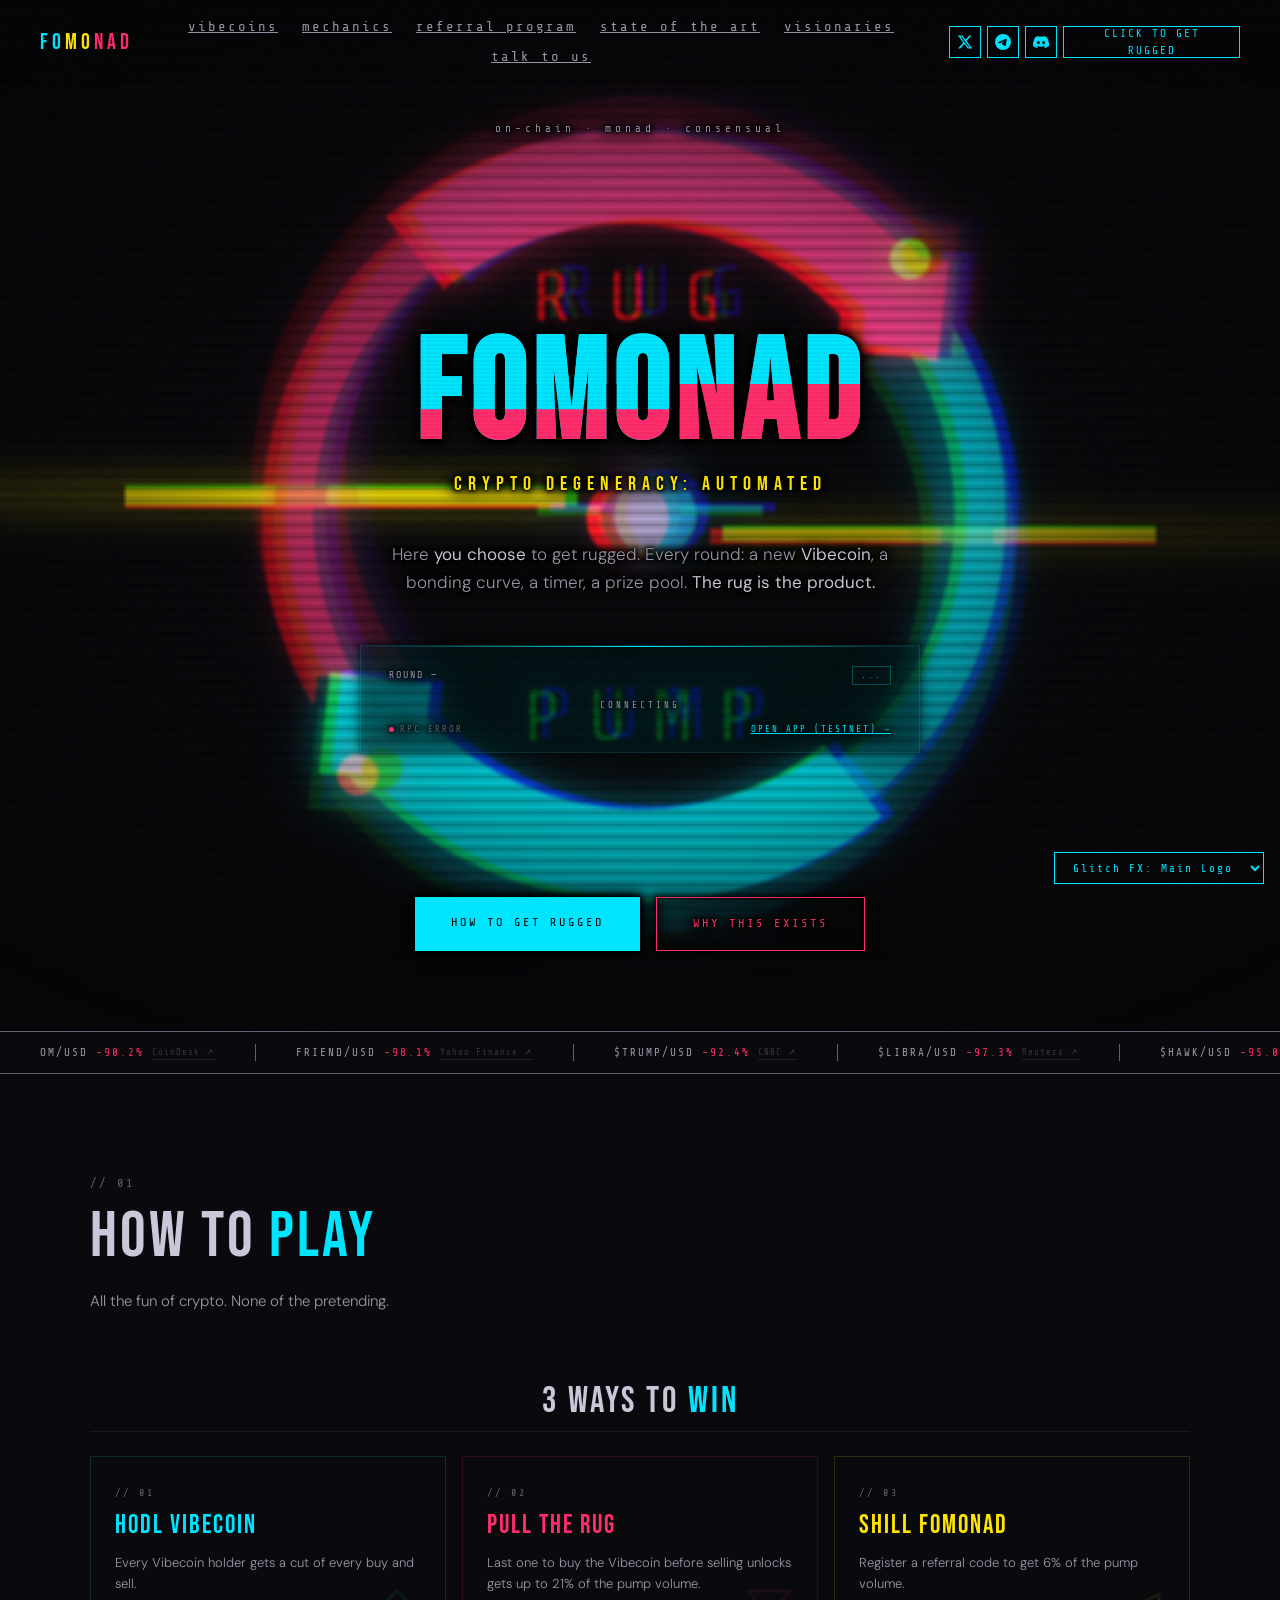
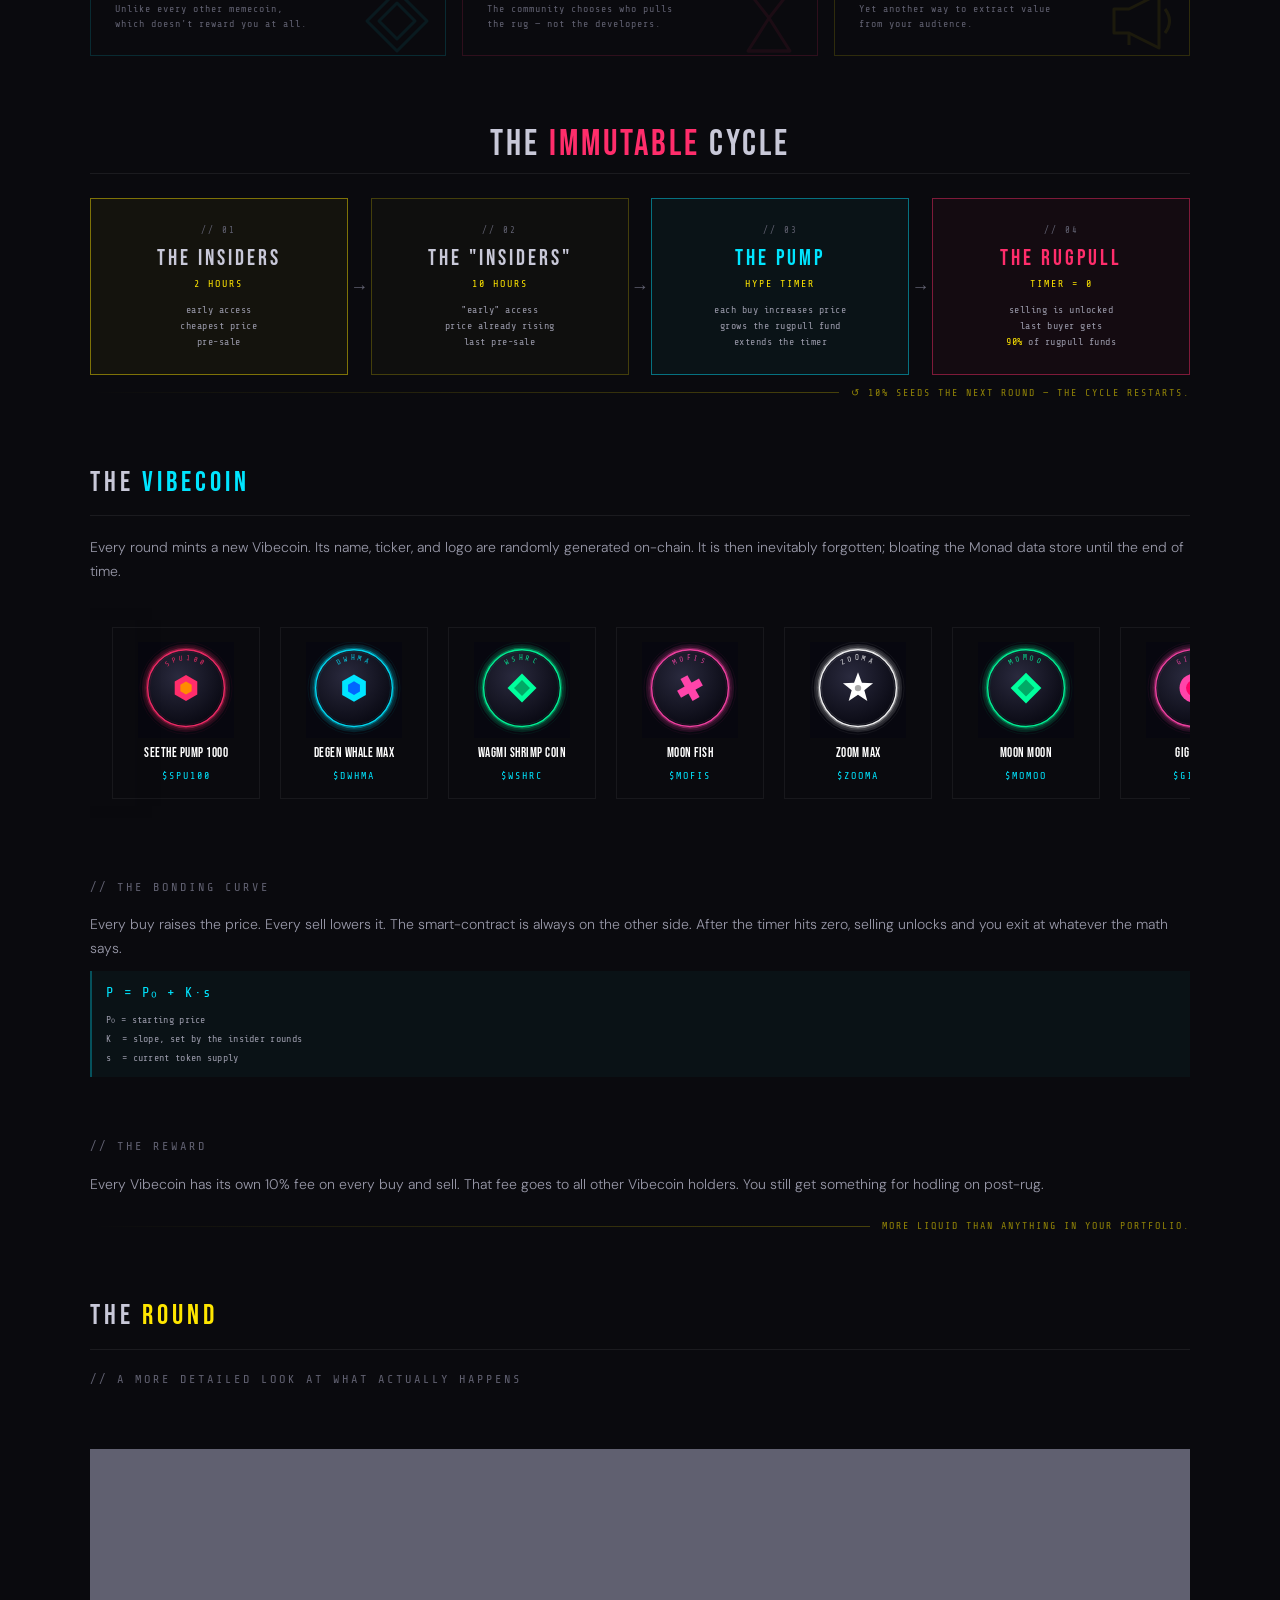
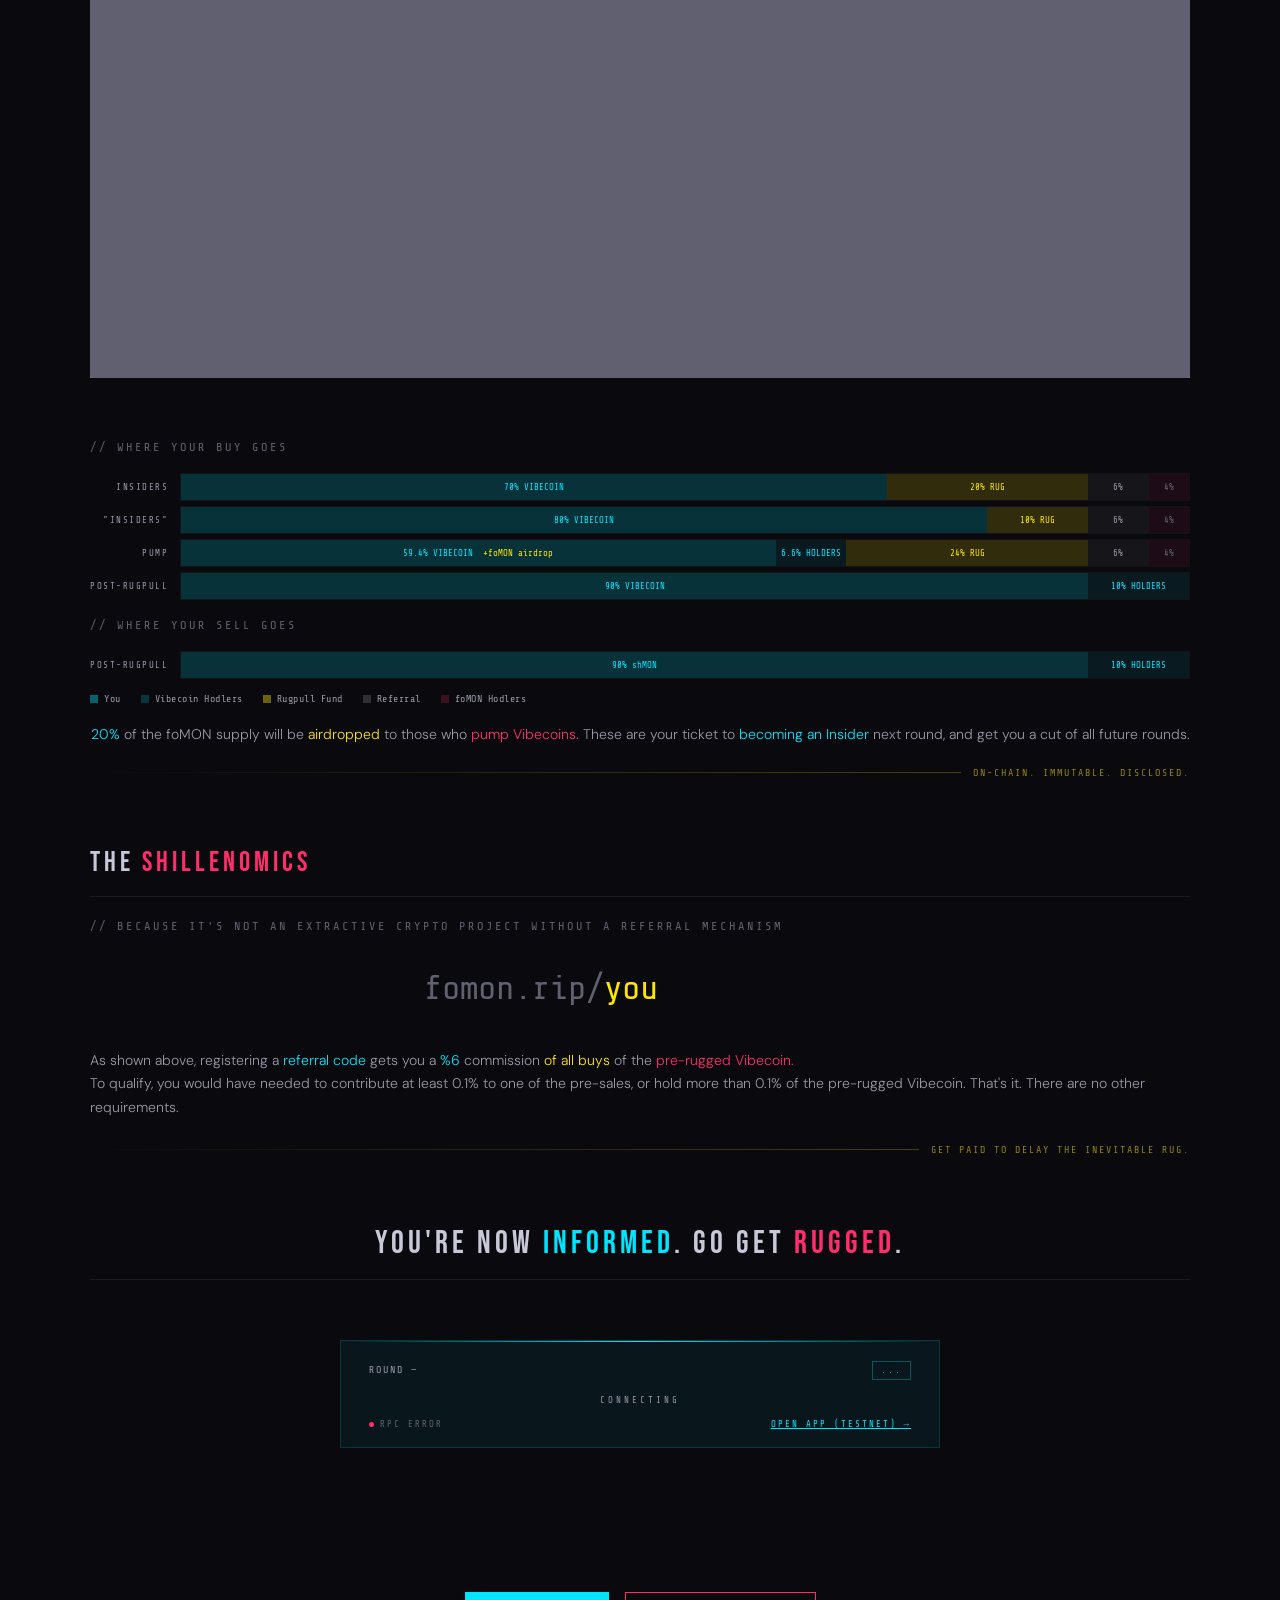
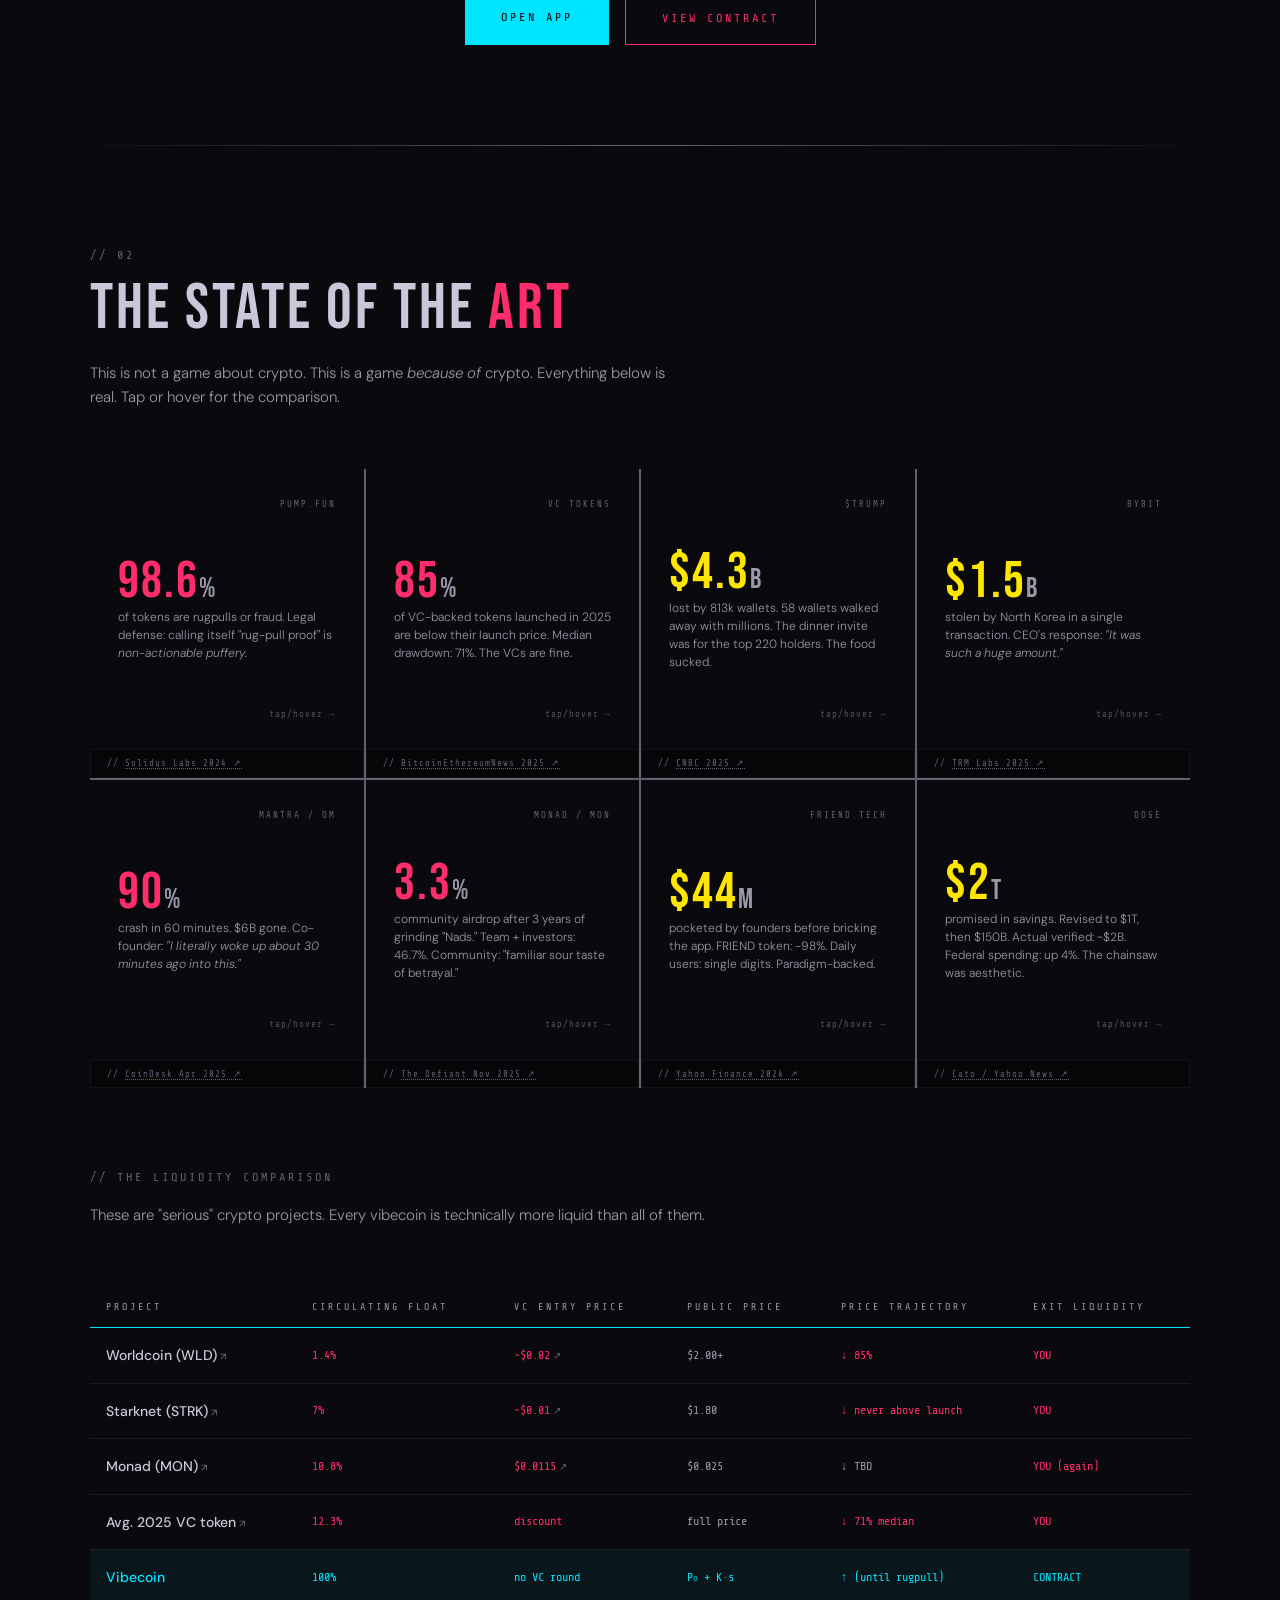
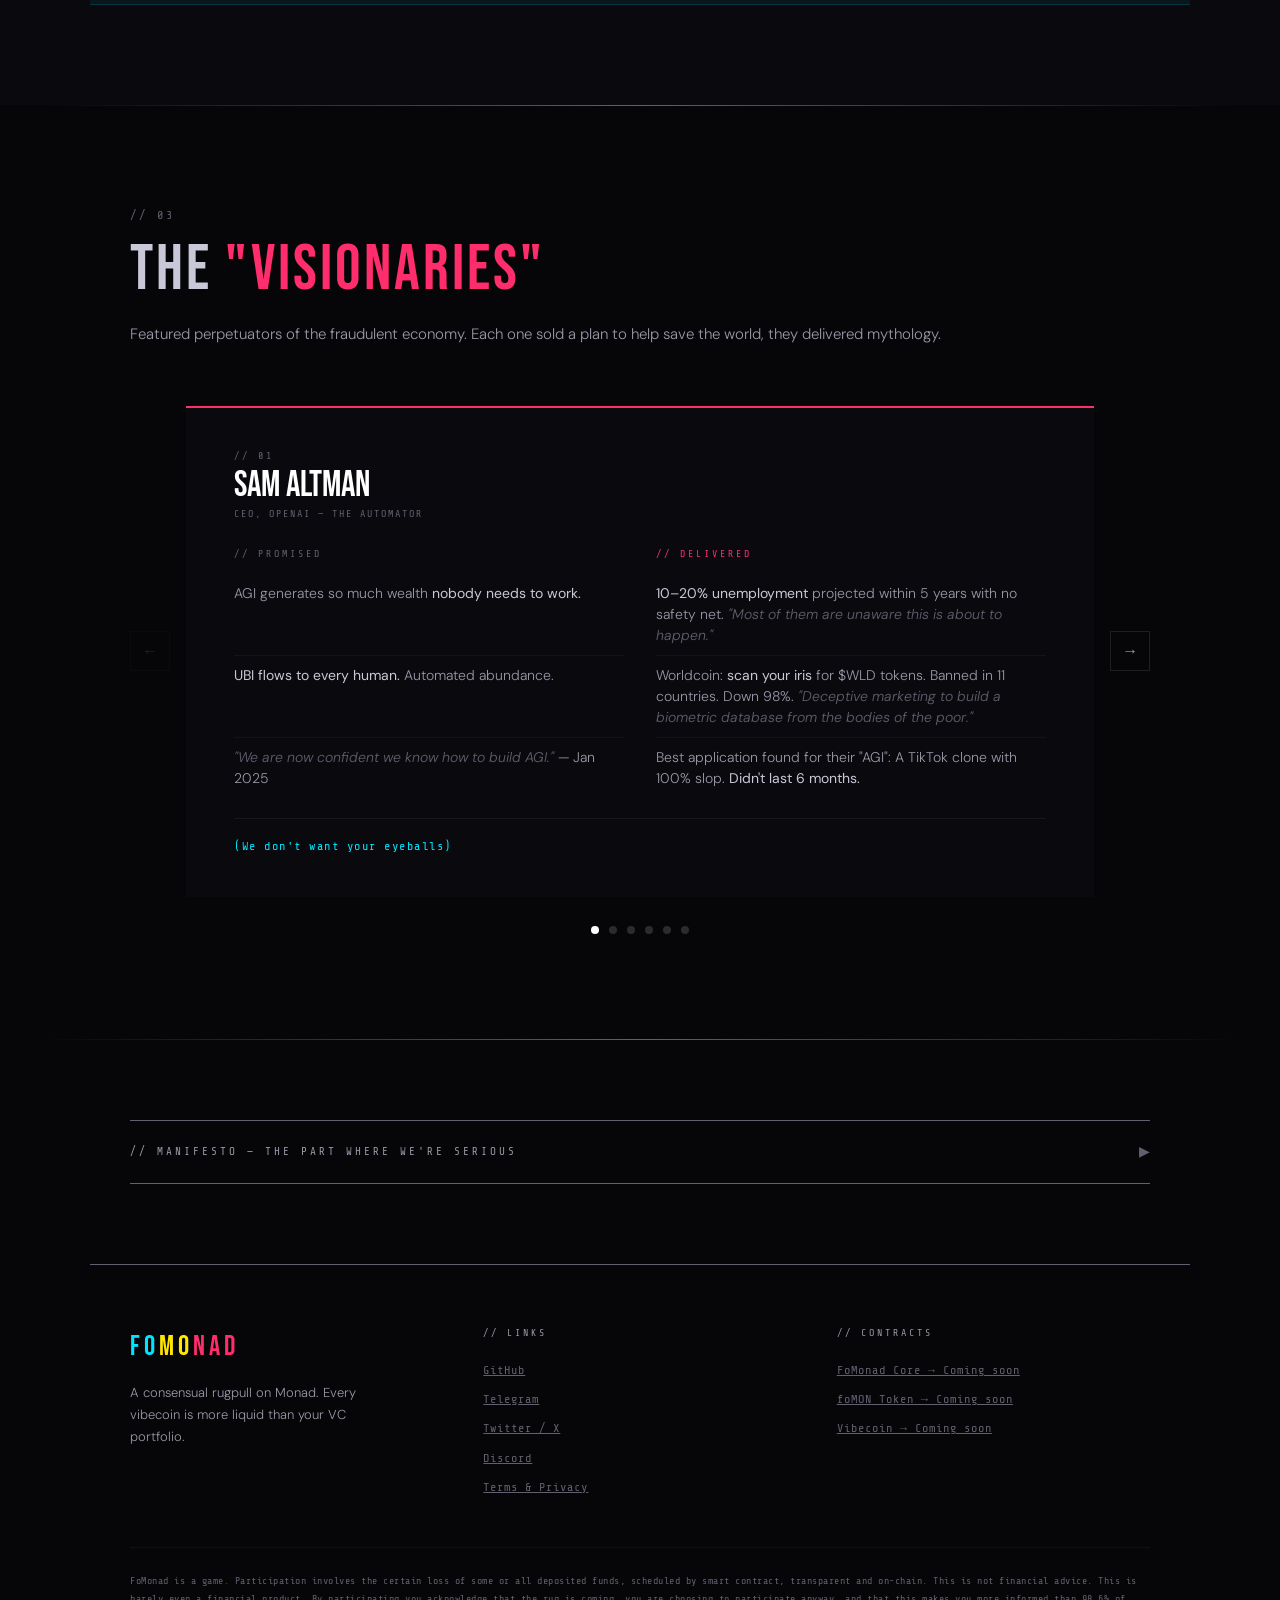
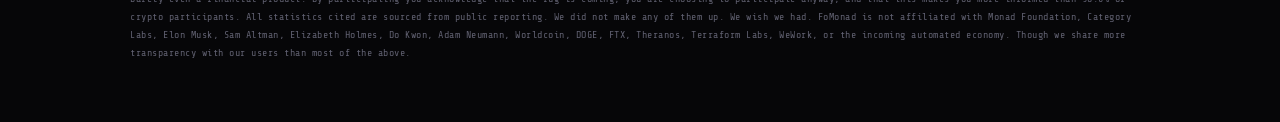
==== index.html @ e183a164 "replace animated SVG logo with WebGL renderer for Firefox CPU performance Four-pass GPU pipeline (co" ====
<!DOCTYPE html>
<html lang="en">
<head>
<meta charset="UTF-8">
<meta name="viewport" content="width=device-width, initial-scale=1.0">
<title>FoMonad: Automated crypto degeneracy</title>
<meta name="description" content="A consensual rugpull on Monad. Every round: a new Vibecoin, a bonding curve, a timer, a prize pool. The rug is the product.">
<link rel="icon" href="/fomonad-named.png" type="image/png">

<!-- OpenGraph -->
<meta property="og:type" content="website">
<meta property="og:title" content="FoMonad: Automated crypto degeneracy">
<meta property="og:description" content="A consensual rugpull on Monad. Every round: a new Vibecoin, a bonding curve, a timer, a prize pool. The rug is the product.">
<meta property="og:image" content="https://www.fomonad.wtf/fomonad-named.png">
<meta property="og:url" content="https://www.fomonad.wtf/">

<!-- Twitter/X -->
<meta name="twitter:card" content="summary">
<meta name="twitter:site" content="@fomonad_wtf">
<meta name="twitter:title" content="FoMonad: Automated crypto degeneracy">
<meta name="twitter:description" content="A consensual rugpull on Monad. Every round: a new Vibecoin, a bonding curve, a timer, a prize pool. The rug is the product.">
<meta name="twitter:image" content="https://www.fomonad.wtf/fomonad-named.png">
<link rel="preconnect" href="https://fonts.googleapis.com">
<link href="https://fonts.googleapis.com/css2?family=Share+Tech+Mono&family=Bebas+Neue&family=DM+Sans:wght@300;400;500&display=swap" rel="stylesheet">
<link rel="stylesheet" href="./fomonad.css">

<style>
/* ─── HERO ─── */
#hero {
  min-height: 100vh;
  max-width: 100vw !important;
  display: flex;
  flex-direction: column;
  justify-content: center;
  align-items: center;
  text-align: center;
  position: relative;
  padding: 120px 40px 80px;
  overflow: hidden;
}

@media (max-width: 400px) {
  #hero {
    padding: 120px 8px 80px;
  }
}

#hero::before {
  content: '';
  position: absolute;
  inset: 0;
  background-image:
    linear-gradient(rgba(0,229,255,0.03) 1px, transparent 1px),
    linear-gradient(90deg, rgba(0,229,255,0.03) 1px, transparent 1px);
  background-size: 60px 60px;
  animation: gridScroll 20s linear infinite;
}

@keyframes gridScroll {
  from { background-position: 0 0; }
  to   { background-position: 0 60px; }
}

#hero::after {
  content: '';
  position: absolute;
  inset: 0;
  background: radial-gradient(ellipse 80% 60% at 50% 50%, transparent 30%, var(--bg) 100%);
  pointer-events: none;
}

.hero-content {
  position: relative;
  z-index: 1;
  max-width: 900px;
  /* Increase perceived contrast since the logo has the same colours */
  filter: drop-shadow(0px 0px 1px #000) drop-shadow(0px 0px 2px #000) drop-shadow(0px 0px 4px #000) drop-shadow(0px 0px 8px #000);
}

.hero-eyebrow {
  font-family: var(--mono);
  font-size: 11px;
  letter-spacing: 4px;
  color: var(--dim);
  margin-bottom: 24px;
  animation: fadeUp 0.8s ease both;
}

.logo-wrap {
  width: 140px;
  height: 140px;
  margin: 0 auto 32px;
  animation: fadeUp 0.8s 0.1s ease both;
  filter: drop-shadow(0 0 24px rgba(0,229,255,0.3)) drop-shadow(0 0 48px rgba(255,45,107,0.2));
}
.logo-wrap svg { width: 100%; height: 100%;  border-radius: 50%;}

h1 {
  font-family: var(--display);
  font-size: clamp(64px, 12vw, 140px);
  letter-spacing: 6px;
  line-height: 0.9;
  margin-bottom: 8px;
  animation: fadeUp 0.8s 0.2s ease both;
}
h1 .fo { color: var(--cyan); }
h1 .mo { color: var(--cyan); }
h1 .nad { color: var(--red); }

.hero-sub {
  font-family: var(--display);
  font-size: clamp(14px, 2vw, 20px);
  letter-spacing: 6px;
  color: var(--yellow);
  margin-bottom: 40px;
  animation: fadeUp 0.8s 0.3s ease both;
}

.hero-desc {
  font-size: 17px;
  color: var(--dim);
  max-width: 560px;
  margin: 0 auto 48px;
  line-height: 1.7;
  animation: fadeUp 0.8s 0.4s ease both;
}
.hero-desc strong { color: var(--text); font-weight: 400; }

iframe {
  width:100%;
  max-width:600px;
  display:block;
  margin:0 auto 32px;
  border:none;
  height:220px;
}

.prize-pool {
  background: rgba(0,229,255,0.08);
  border: 1px solid rgba(0,229,255,0.15);
  padding: 24px 40px;
  margin: 0 auto 40px;
  max-width: 500px;
  animation: fadeUp 0.8s 0.5s ease both;
  position: relative;
  overflow: hidden;
}

.prize-pool::before {
  content: '';
  position: absolute;
  top: 0; left: 0; right: 0;
  height: 1px;
  background: linear-gradient(90deg, transparent, var(--cyan), transparent);
  animation: shimmer 3s ease infinite;
}

@keyframes shimmer {
  0%, 100% { opacity: 0.3; transform: scaleX(0.3); }
  50%       { opacity: 1;   transform: scaleX(1); }
}

.prize-label {
  font-family: var(--mono);
  font-size: 12px;
  letter-spacing: 3px;
  color: var(--dim);
  margin-bottom: 8px;
}

.countdown-display {
  display: flex;
  align-items: center;
  justify-content: center;
  gap: 8px;
  font-family: var(--display);
  font-size: 42px;
  letter-spacing: 2px;
  color: var(--cyan);
  margin-bottom: 12px;
}
.countdown-display .cd-group {
  display: flex;
  flex-direction: column;
  align-items: center;
}
.countdown-display .sep {
  color: var(--dim);
  opacity: 0.5;
  font-size: 36px;
  line-height: 1;
  padding-bottom: 16px;
}
.countdown-display .unit {
  font-family: var(--mono);
  font-size: 10px;
  letter-spacing: 2px;
  color: var(--dim);
}

.prize-amount {
  font-family: var(--display);
  font-size: 48px;
  letter-spacing: 2px;
  color: var(--cyan);
  line-height: 1;
}
.prize-amount .currency { font-size: 24px; color: var(--dim); }

.prize-sub {
  font-family: var(--mono);
  font-size: 11px;
  color: var(--dim);
  margin-top: 4px;
}

.hero-buttons {
  display: flex;
  gap: 16px;
  justify-content: center;
  flex-wrap: wrap;
  animation: fadeUp 0.8s 0.6s ease both;
}
a.btn-primary, a.btn-secondary {
  text-decoration: none;
}

/* ─── TICKER ─── */
.ticker {
  border-top: 1px solid var(--muted);
  border-bottom: 1px solid var(--muted);
  padding: 12px 0;
  overflow: hidden;
  background: var(--bg2);
  position: relative;
}

.ticker-inner {
  display: flex;
  gap: 0;
  animation: tickerAnim 55s linear infinite;
  white-space: nowrap;
}

.ticker-inner:hover { animation-play-state: paused; }

.ticker-item {
  font-family: var(--mono);
  font-size: 11px;
  letter-spacing: 2px;
  padding: 0 40px;
  color: var(--dim);
  border-right: 1px solid var(--muted);
  display: inline-flex;
  align-items: center;
  gap: 8px;
  cursor: default;
}

.ticker-item a.ticker-cite {
  color: var(--muted);
  font-size: 9px;
  letter-spacing: 1px;
  opacity: 0.5;
  transition: opacity 0.2s;
  text-decoration: none;
  border-bottom: 1px dotted var(--muted);
  cursor: pointer;
}
.ticker-item:hover a.ticker-cite { opacity: 1; color: var(--cyan); }

.ticker-item .up   { color: var(--cyan); }
.ticker-item .down { color: var(--red); }

@keyframes tickerAnim {
  from { transform: translateX(0); }
  to   { transform: translateX(-50%); }
}

/* ─── SECTIONS ─── */
section {
  max-width: 1100px;
  margin: 0 auto;
  padding: 100px 40px;
}

section.full-bleed {
  max-width: 100%;
  padding: 100px 40px;
}

.section-header { margin-bottom: 60px; }

.section-num {
  font-family: var(--mono);
  font-size: 12px;
  letter-spacing: 3px;
  color: var(--muted);
  margin-bottom: 12px;
}

.section-title {
  font-family: var(--display);
  font-size: clamp(36px, 5vw, 64px);
  letter-spacing: 3px;
  line-height: 1;
  color: var(--text);
}

.accent-c { color: var(--cyan); }
.accent-r { color: var(--red); }
.accent-y { color: var(--yellow); }

.divider {
  width: 100%;
  height: 1px;
  background: linear-gradient(90deg, transparent, var(--muted), transparent);
  margin: 0 40px;
  max-width: calc(100% - 80px);
}

/* ─── 3 WAYS TO WIN ─── */
.win-grid-heading {
  font-family: var(--display);
  font-size: clamp(22px,3vw,36px);
  text-align: center;
  letter-spacing: 3px;
  color: var(--text);
  margin-bottom: 24px;
  border-bottom: 1px solid rgba(255,255,255,0.07);
}


.win-grid {
  display: grid;
  grid-template-columns: repeat(3, 1fr);
  gap: 16px;
  margin-bottom: 60px;
}

.win-card {
  display: block;
  text-decoration: none;
  color: inherit;
  border: 1px solid rgba(0,229,255,0.12);
  padding: 28px 24px 24px;
  position: relative;
  overflow: hidden;
  transition: border-color .2s, background .2s;
}
.win-card::before {
  content: '';
  position: absolute;
  top: 0; left: 0; right: 0;
  height: 2px;
  opacity: 0;
  transition: opacity .2s;
}
.win-card:hover { background: rgba(255,255,255,0.02); }
.win-card:hover::before { opacity: 1; }

.win-card.c { border-color: rgba(0,229,255,0.15); }
.win-card.c::before { background: var(--cyan); }
.win-card.c:hover { border-color: rgba(0,229,255,0.35); }

.win-card.r { border-color: rgba(255,45,107,0.15); }
.win-card.r::before { background: var(--red); }
.win-card.r:hover { border-color: rgba(255,45,107,0.35); }

.win-card.y { border-color: rgba(255,230,0,0.15); }
.win-card.y::before { background: var(--yellow); }
.win-card.y:hover { border-color: rgba(255,230,0,0.35); }

.win-card-icon {
  position: absolute;
  bottom: -2px; right: 12px;
  width: 72px; height: 72px;
  opacity: .07;
}
.win-card.c .win-card-icon { color: var(--cyan); }
.win-card.r .win-card-icon { color: var(--red); }
.win-card.y .win-card-icon { color: var(--yellow); }

.win-card:hover .win-card-icon { opacity: 0.4; }

.win-card-num {
  font-family: var(--mono);
  font-size: 10px;
  letter-spacing: 3px;
  color: var(--muted);
  margin-bottom: 12px;
}
.win-card-title {
  font-family: var(--display);
  font-size: 26px;
  letter-spacing: 2px;
  margin-bottom: 14px;
  line-height: 1;
}
.win-card.c .win-card-title { color: var(--cyan); }
.win-card.r .win-card-title { color: var(--red); }
.win-card.y .win-card-title { color: var(--yellow); }

.win-card-body {
  font-size: 13px;
  color: var(--dim);
  line-height: 1.6;
  margin-bottom: 6px;
}
.win-card-aside {
  font-family: var(--mono);
  font-size: 10px;
  letter-spacing: 1px;
  color: var(--muted);
  line-height: 1.5;
}

@media (max-width: 768px) { .win-grid { grid-template-columns: 1fr; } }

/* ─── HOW TO PLAY ─── */
#howto {
  background: var(--bg2);
  max-width: 100%;
  padding: 100px 40px;
}

#howto .inner {
  max-width: 1100px;
  margin: 0 auto;
}

.phases {
  display: grid;
  grid-template-columns: repeat(2, 1fr);
  gap: 2px;
  background: var(--muted);
  margin-top: 60px;
}

.phase-card {
  background: var(--bg2);
  padding: 36px;
}

.phase-label {
  font-family: var(--mono);
  font-size: 10px;
  letter-spacing: 3px;
  color: var(--dim);
  margin-bottom: 12px;
}

.phase-title {
  font-family: var(--display);
  font-size: 32px;
  letter-spacing: 2px;
  margin-bottom: 8px;
}

.phase-duration {
  font-family: var(--mono);
  font-size: 11px;
  color: var(--yellow);
  letter-spacing: 2px;
  margin-bottom: 20px;
}

.phase-desc {
  font-size: 13px;
  color: var(--dim);
  line-height: 1.7;
}

.fee-table {
  margin-top: 60px;
  width: 100%;
  border-collapse: collapse;
}

.fee-table th {
  font-family: var(--mono);
  font-size: 10px;
  letter-spacing: 2px;
  color: var(--dim);
  text-align: left;
  padding: 10px 16px;
  border-bottom: 1px solid var(--muted);
  font-weight: 400;
}

.fee-table td {
  padding: 14px 16px;
  font-size: 13px;
  color: var(--dim);
  border-bottom: 1px solid rgba(255,255,255,0.03);
}
.fee-table td:first-child { color: var(--text); }

.good  { color: var(--cyan); font-family: var(--mono); font-size: 12px; }
.bad   { color: var(--red);  font-family: var(--mono); font-size: 12px; }
.meh   { color: var(--dim);  font-family: var(--mono); font-size: 12px; }

/* ─── FLIP CARD GRID (State of Things) ─── */
#state_of_the_art {
  background: var(--bg2);
  max-width: 100%;
  padding: 100px 40px;
}
#state_of_the_art .inner { max-width: 1100px; margin: 0 auto; }

.flip-grid {
  display: grid;
  grid-template-columns: repeat(4, 1fr);
  gap: 2px;
  background: var(--muted);
  margin-top: 60px;
}

/* 3D flip card */
.flip-card-wrap {
  display: flex;
  flex-direction: column;
  background: transparent;
}

.flip-card-source {
  background: var(--bg);

  font-family: var(--mono);
  font-size: 9px;
  letter-spacing: 1px;
  color: var(--muted);
  padding: 6px 16px;
  border: 1px solid rgba(255,255,255,0.05);
}

.flip-card-source a {
  color: var(--muted);
  text-decoration: none;
  border-bottom: 1px dotted var(--muted);
  transition: color 0.2s;
}
.flip-card-source a:hover { color: var(--cyan); }

.flip-card {
  background: transparent;
  height: 280px;
  perspective: 1000px;
  cursor: default;
}

.flip-card-inner {
  position: relative;
  width: 100%;
  height: 100%;
  transition: transform 0.55s cubic-bezier(0.4, 0, 0.2, 1);
  transform-style: preserve-3d;
}

.flip-card:hover .flip-card-inner {
  transform: rotateY(180deg);
}

.flip-front,
.flip-back {
  position: absolute;
  inset: 0;
  padding: 28px;
  -webkit-backface-visibility: hidden;
  backface-visibility: hidden;
  display: flex;
  flex-direction: column;
  justify-content: space-between;
}

.flip-front { background: var(--bg2); }

.flip-back {
  background: var(--bg);
  border: 1px solid rgba(0,229,255,0.2);
  transform: rotateY(180deg);
}

/* front face */
.flip-tag {
  font-family: var(--mono);
  font-size: 9px;
  letter-spacing: 2px;
  color: var(--muted);
  align-self: flex-end;
}

.flip-number {
  font-family: var(--display);
  font-size: 52px;
  letter-spacing: 2px;
  line-height: 1;
}

.flip-label {
  font-size: 12px;
  color: var(--dim);
  line-height: 1.5;
}

.flip-source {
  font-family: var(--mono);
  font-size: 9px;
  letter-spacing: 1px;
  color: var(--muted);
  display: flex;
  align-items: center;
  gap: 6px;
}

.flip-source a {
  color: var(--muted);
  text-decoration: none;
  border-bottom: 1px dotted var(--muted);
  transition: color 0.2s;
  font-size: 9px;
}
.flip-source a:hover { color: var(--cyan); }

.flip-hint {
  font-family: var(--mono);
  font-size: 9px;
  color: var(--dim);
  letter-spacing: 1px;
  opacity: 0.5;
  align-self: flex-end;
}

/* back face */
.flip-back-label {
  font-family: var(--mono);
  font-size: 9px;
  letter-spacing: 3px;
  color: var(--cyan);
  margin-bottom: 12px;
}

.flip-back-number {
  font-family: var(--display);
  font-size: 52px;
  letter-spacing: 2px;
  line-height: 1;
  color: var(--cyan);
}

.flip-back-desc {
  font-size: 13px;
  color: var(--dim);
  line-height: 1.6;
  flex: 1;
  display: flex;
  align-items: center;
}

.flip-back-cta {
  font-family: var(--mono);
  font-size: 10px;
  letter-spacing: 2px;
  color: var(--cyan);
  text-align: left;
  width: 100%;
}

.flip-back-foot {
  display: flex;
  flex-direction: column;
  align-items: flex-start;
  gap: 4px;
  margin-top: 8px;
}

.flip-back-source {
  font-family: var(--mono);
  font-size: 9px;
  letter-spacing: 1px;
  color: var(--muted);
  align-self: flex-end;
}

.flip-back-source a {
  color: var(--muted);
  border-bottom: 1px dotted var(--muted);
  transition: color 0.2s;
}
.flip-back-source a:hover { color: var(--cyan); }

/* ─── HOW-TO STEP HEADERS ─── */
.howto-step-header {
  font-family: var(--display);
  font-size: 28px;
  letter-spacing: 4px;
  color: var(--text);
  margin-bottom: 20px;
  padding-bottom: 10px;
  border-bottom: 1px solid rgba(255,255,255,0.07);
}

/* ─── HOW-TO BLOCKS ─── */
.howto-block {
  padding: 24px 28px;
  display: flex;
  flex-direction: column;
  gap: 10px;
}
.cyan-block  { background: rgba(0,229,255,0.03);  border: 1px solid rgba(0,229,255,0.12); }
.yellow-block{ background: rgba(255,230,0,0.03);   border: 1px solid rgba(255,230,0,0.12); }
.howto-block-label {
  font-family: var(--mono);
  font-size: 10px;
  letter-spacing: 3px;
  color: var(--dim);
}
.howto-block-body {
  font-size: 15px;
  color: var(--text);
  line-height: 1.65;
}

/* ─── LIQUIDITY COMPARISON TABLE ─── */
.compare-wrap {
  margin-top: 60px;
  overflow-x: auto;
}

table {
  width: 100%;
  border-collapse: collapse;
  font-size: 14px;
}

thead tr { border-bottom: 1px solid var(--cyan); }

th {
  font-family: var(--mono);
  font-size: 10px;
  letter-spacing: 3px;
  color: var(--dim);
  text-align: left;
  padding: 12px 16px;
  font-weight: 400;
}

td {
  padding: 16px;
  border-bottom: 1px solid rgba(255,255,255,0.07);
  vertical-align: middle;
  color: var(--text);
}

tr:hover td { background: rgba(255,255,255,0.04); }

.project-name { font-weight: 500; color: var(--text); }

a.table-cite {
  color: var(--muted);
  text-decoration: none;
  font-size: 10px;
  margin-left: 3px;
  transition: color 0.2s;
}
a.table-cite:hover { color: var(--cyan); }

.fomonad-row td { background: rgba(0,229,255,0.06); border-bottom-color: rgba(0,229,255,0.15); }
.fomonad-row .project-name { color: var(--cyan); }

/* ─── WHAT WE ARE ─── */
.mechanic-list {
  margin-top: 60px;
  display: grid;
  grid-template-columns: 1fr 1fr;
  gap: 2px;
  background: var(--muted);
}

.mechanic-item {
  background: var(--bg);
  padding: 36px;
  position: relative;
  transition: background 0.2s;
}
.mechanic-item:hover { background: var(--bg2); }

.mechanic-num {
  font-family: var(--mono);
  font-size: 11px;
  letter-spacing: 2px;
  color: var(--muted);
  margin-bottom: 16px;
}

.mechanic-title {
  font-family: var(--display);
  font-size: 28px;
  letter-spacing: 2px;
  margin-bottom: 12px;
}

.mechanic-desc {
  font-size: 14px;
  color: var(--dim);
  line-height: 1.7;
}

/* ─── LIQUIDITY SIDE-BY-SIDE ─── */
.liq-comparison {
  display: grid;
  grid-template-columns: 1fr 1px 1fr;
  gap: 0;
  margin-top: 60px;
}

.liq-col { padding: 40px; }
.liq-col.them { border: 1px solid var(--muted); }
.liq-col.us   { border: 1px solid var(--cyan); background: rgba(0,229,255,0.03); }
.liq-divider  { background: var(--muted); }

.liq-header {
  font-family: var(--display);
  font-size: 20px;
  letter-spacing: 3px;
  margin-bottom: 24px;
}

.liq-item {
  display: flex;
  align-items: flex-start;
  gap: 12px;
  margin-bottom: 16px;
  font-size: 14px;
  color: var(--dim);
}
.liq-item .icon { font-size: 16px; flex-shrink: 0; margin-top: 1px; }

/* ─── AUTEUR SLIDER ─── */
#auteurs {
  max-width: 1100px;
  margin: 0 auto;
  padding: 100px 40px;
}

.auteur-slider {
  display: flex;
  align-items: center;
  gap: 16px;
  margin-top: 60px;
}

.auteur-track-outer {
  flex: 1;
  overflow: hidden;
}

.auteur-track {
  display: flex;
  transition: transform 0.45s cubic-bezier(0.4, 0, 0.2, 1);
  will-change: transform;
}

.auteur-card {
  flex: 0 0 100%;
  min-width: 0;
  padding: 40px 48px;
  box-sizing: border-box;
  display: flex;
  flex-direction: column;
  gap: 20px;
  background: var(--bg2);
  border-top: 2px solid transparent;
}
.auteur-card.ac-r { border-top-color: var(--red); }
.auteur-card.ac-c { border-top-color: var(--cyan); }
.auteur-card.ac-y { border-top-color: var(--yellow); }

.ac-eyebrow {
  font-family: var(--mono);
  font-size: 10px;
  letter-spacing: 3px;
  color: var(--muted);
}

.ac-name {
  font-family: var(--display);
  font-size: 36px;
  line-height: 1;
  color: #fff;
  margin: 4px 0 2px;
}

.ac-role {
  font-family: var(--mono);
  font-size: 10px;
  letter-spacing: 2px;
  color: var(--muted);
}

.ac-body {
  display: flex;
  flex-direction: column;
  margin-top: 4px;
}

.ac-row {
  display: grid;
  grid-template-columns: 1fr 1fr;
  gap: 0 32px;
}

.ac-row:last-child .ac-item { border-bottom: none; }

.ac-col-label {
  font-family: var(--mono);
  font-size: 10px;
  letter-spacing: 3px;
  margin-bottom: 12px;
  color: var(--muted);
}
.ac-col-label.delivered { color: var(--red); }

.ac-item {
  font-size: 14px;
  color: var(--dim);
  padding: 9px 0;
  border-bottom: 1px solid rgba(255,255,255,0.04);
  line-height: 1.5;
}
.ac-item em     { color: var(--muted); font-style: italic; }
.ac-item strong { color: var(--text);  font-weight: 400; }
.ac-item a {
  color: var(--text);
  text-decoration: underline;
}
.ac-item a:hover, .ac-item a:active {
  color: var(--cyan);
  text-decoration: underline;
}

.ac-punchline {
  padding-top: 18px;
  border-top: 1px solid rgba(255,255,255,0.06);
  font-family: var(--mono);
  font-size: 12px;
  letter-spacing: 1.5px;
}
.ac-punchline.r { color: var(--red); }
.ac-punchline.c { color: var(--cyan); }
.ac-punchline.y { color: var(--yellow); }

.auteur-nav {
  flex-shrink: 0;
  background: none;
  border: 1px solid rgba(255,255,255,0.1);
  color: var(--dim);
  font-family: var(--mono);
  font-size: 16px;
  width: 40px;
  height: 40px;
  cursor: pointer;
  transition: color 0.15s, border-color 0.15s;
  display: flex;
  align-items: center;
  justify-content: center;
}
.auteur-nav:hover:not(:disabled) { color: #fff; border-color: rgba(255,255,255,0.3); }
.auteur-nav:disabled { opacity: 0.2; cursor: default; }

.auteur-dots {
  display: flex;
  /*gap: 8px;*/
  justify-content: center;
  margin-top: 24px;
}

.auteur-dot {
  width: 18px;
  height: 18px;
  border-radius: 50%;
  background: rgba(255,255,255,0.15);
  background-clip: content-box;
  border: 1px solid transparent;
  padding: 4px;
  cursor: pointer;
  transition: background 0.2s;
}
.auteur-dot.active { background: #fff; background-clip: content-box; }

@media (max-width: 700px) {
  .ac-row { grid-template-columns: 1fr; }
  .auteur-card { padding: 28px 20px; }
  .auteur-nav { display: none; }
}

/* ─── MANIFESTO (collapsible) ─── */
#manifesto {
  max-width: 1100px;
  margin: 0 auto;
  padding: 80px 40px;
}

.manifesto-toggle {
  display: flex;
  align-items: center;
  gap: 16px;
  cursor: pointer;
  padding: 20px 0;
  border-top: 1px solid var(--muted);
  border-bottom: 1px solid var(--muted);
  user-select: none;
}

.manifesto-toggle:hover .toggle-label { color: var(--cyan); }

.toggle-label {
  font-family: var(--mono);
  font-size: 11px;
  letter-spacing: 3px;
  color: var(--dim);
  transition: color 0.2s;
}

.toggle-arrow {
  font-family: var(--mono);
  font-size: 14px;
  color: var(--muted);
  transition: transform 0.3s ease;
  margin-left: auto;
}

.manifesto-toggle.open .toggle-arrow {
  transform: rotate(90deg);
}

.manifesto-body {
  max-height: 0;
  overflow: hidden;
  transition: max-height 0.5s ease;
}

.manifesto-body.open {
  max-height: 2000px;
}

.manifesto-inner {
  padding: 40px 0;
  font-size: 15px;
  color: var(--dim);
  line-height: 1.9;
  max-width: 720px;
}

.manifesto-inner p { margin-bottom: 24px; }
.manifesto-inner strong { color: var(--text); font-weight: 400; }

/* ─── GLITCH ─── */
.glitch { position: relative; display: inline-block; }
.glitch.mo {
  animation: cr-alternate 8s infinite step-end -2.7s;
}

.glitch::before,
.glitch::after {
  content: attr(data-text);
  position: absolute;
  top: 0; left: 0;
  width: 100%; height: 100%;
}

.glitch::before {
  color: var(--cyan);
  animation: glitch1 4s infinite -2.5s;
  clip-path: polygon(0 0, 100% 0, 100% 40%, 0 40%);
}

.glitch::after {
  color: var(--red);
  animation: glitch2 4s infinite -2.5s;
  clip-path: polygon(0 60%, 100% 60%, 100% 100%, 0 100%);
}

@keyframes glitch1 {
  0%, 90%, 100% { transform: translate(0); opacity: 0; }
  91% { transform: translate(-3px, -1px); opacity: 0.8; }
  93% { transform: translate(2px, 1px); opacity: 0.6; }
  95% { transform: translate(-1px, 0); opacity: 0.4; }
}

@keyframes glitch2 {
  0%, 88%, 100% { transform: translate(0); opacity: 0; }
  89% { transform: translate(3px, 1px); opacity: 0.8; }
  92% { transform: translate(-2px, -1px); opacity: 0.5; }
}

@keyframes cr-alternate {
  0% { color: var(--red); }
  49% { color: var(--dim); }
  50% { color: var(--cyan); }
  99% { color: var(--dim); }
  100% { color: var(--red); }
}

/* ─── GAME LOOP FLOW ─── */
.game-loop {
  display: flex;
  align-items: stretch;
  margin: 0 0 0;
  overflow-x: auto;
}

.loop-step {
  flex: 1;
  min-width: 130px;
  padding: 24px 14px;
  border: 1px solid var(--muted);
  text-align: center;
  position: relative;
}

.ls-a { border-color: rgba(255,230,0,0.45);  background: rgba(255,230,0,0.04); }
.ls-b { border-color: rgba(255,230,0,0.22);  background: rgba(255,230,0,0.02); }
.ls-g { border-color: rgba(0,229,255,0.45); background: rgba(0,229,255,0.04); }
.ls-r { border-color: rgba(255,45,107,0.45); background: rgba(255,45,107,0.04); }


.loop-step-num {
  font-family: var(--mono);
  font-size: 9px;
  letter-spacing: 2px;
  color: var(--muted);
  margin-bottom: 10px;
}

.loop-step-title {
  font-family: var(--display);
  font-size: 22px;
  letter-spacing: 3px;
  line-height: 1;
  margin-bottom: 6px;
}

.loop-step-sub {
  font-family: var(--mono);
  font-size: 10px;
  letter-spacing: 2px;
  color: var(--yellow);
  margin-bottom: 10px;
}

.loop-step-stat {
  font-family: var(--mono);
  font-size: 10px;
  color: var(--dim);
  line-height: 1.6;
  letter-spacing: 0.5px;
}

.loop-arrow {
  display: flex;
  align-items: center;
  padding: 0 6px;
  font-family: var(--mono);
  font-size: 18px;
  color: var(--muted);
  flex-shrink: 0;
  user-select: none;
}

.loop-footer {
  display: flex;
  align-items: center;
  gap: 12px;
  margin: 0 0 60px;
  padding-top: 10px;
  justify-content: flex-end;
}

.loop-footer-line {
  flex: 1;
  height: 1px;
  background: linear-gradient(90deg, transparent, rgba(255,230,0,0.25));
}

.loop-footer-label {
  font-family: var(--mono);
  font-size: 10px;
  letter-spacing: 2px;
  color: var(--yellow);
  opacity: 0.55;
}

/* ─── FEE BARS ─── */
.fee-bars { margin-top: 16px; }

.fee-bar-row {
  display: flex;
  align-items: center;
  gap: 12px;
  margin-bottom: 5px;
}

.fee-bar-label {
  font-family: var(--mono);
  font-size: 9px;
  letter-spacing: 1.5px;
  color: var(--dim);
  width: 78px;
  flex-shrink: 0;
  text-align: right;
}

.fee-bar-track {
  flex: 1;
  height: 28px;
  display: flex;
  overflow: hidden;
  border: 1px solid rgba(255,255,255,0.04);
}

.fee-seg {
  height: 100%;
  display: flex;
  align-items: center;
  justify-content: center;
  font-family: var(--mono);
  font-size: 9px;
  overflow:visible;
  white-space: nowrap;
  padding: 0 4px;
}
@media (max-width: 650px) { .hide-if-thin {display: none !important;} }
@media (max-width: 1000px) { .hide-if-not-wide {display: none !important;} }
/*@media (min-width: 500px) { .fee-seg.widescreen .fee-seg.widescreen {display: none !important;} }*/
.fee-seg.vc  { background: rgba(0,229,255,0.18);  color: var(--cyan); }
.fee-seg.vch  { background: rgba(0,229,255,0.08);  color: var(--cyan); }
.fee-seg.pp  { background: rgba(255,230,0,0.16);  color: var(--yellow); }
.fee-seg.ref { background: rgba(255,255,255,0.05); color: var(--dim); }
.fee-seg.pf  { background: rgba(255,45,107,0.08); color: var(--muted); }
.fee-seg.vc:has(+.fee-seg.vc) {
  border-right: 1px var(--cyan) solid;
  margin-right: -1px;
}

.fee-legend {
  display: flex;
  gap: 20px;
  margin-top: 12px;
  flex-wrap: wrap;
}

.fee-legend-item {
  display: flex;
  align-items: center;
  gap: 6px;
  font-family: var(--mono);
  font-size: 10px;
  color: var(--dim);
  letter-spacing: 0.5px;
}

.fee-dot { width: 8px; height: 8px; flex-shrink: 0; }

@media (max-width: 768px) {
  .game-loop { flex-direction: column; }
  .loop-arrow { transform: rotate(90deg); align-self: center; }
  .fee-bar-label { width: 52px; font-size: 8px; }
}

/* ─── FORMULA ─── */
.formula {
  font-family: var(--mono);
  color: var(--cyan);
  font-size: 1em;
  letter-spacing: 1px;
}

.formula-block {
  margin-top: 10px;
  padding: 10px 14px;
  border-left: 2px solid rgba(0,229,255,0.3);
  background: rgba(0,229,255,0.03);
}

@keyframes oe-glitch {
  0%, 70%, 100% {
    transform: none;
    border-color: rgba(255,45,107,0.35);
    box-shadow: none;
    clip-path: none;
  }
  75% {
    transform: translateX(-3px) skewX(-0.8deg);
    border-color: rgba(255,45,107,0.9);
    box-shadow: 3px 0 0 rgba(0,229,255,0.3), -3px 0 0 rgba(255,45,107,0.3);
  }
  80% {
    transform: translateX(4px);
    clip-path: polygon(0 0, 100% 0, 100% 40%, 0 40%);
    box-shadow: -2px 0 0 rgba(0,229,255,0.4);
  }
  85% {
    transform: translateX(-2px);
    clip-path: polygon(0 35%, 100% 35%, 100% 100%, 0 100%);
    box-shadow: 2px 0 0 rgba(255,45,107,0.4);
  }
  90% {
    transform: none;
    clip-path: none;
    border-color: rgba(0,229,255,0.5);
    box-shadow: none;
  }
  95% {
    transform: none;
    border-color: rgba(255,45,107,0.35);
  }
}

@keyframes oe-title-glitch {
  0%, 70%, 100% { text-shadow: none; letter-spacing: 0.5px; }
  75% { text-shadow: -2px 0 rgba(0,229,255,0.8), 2px 0 rgba(255,45,107,0.6); letter-spacing: 2px; }
  80% { text-shadow: 2px 0 rgba(0,229,255,0.6); letter-spacing: 0.5px; }
  85% { text-shadow: -1px 0 rgba(255,45,107,0.8); }
  90% { text-shadow: none; }
}

.overflow-error {
  margin-top: 10px;
  padding: 10px 14px;
  border: 1px solid rgba(255,45,107,0.35);
  background: rgba(255,45,107,0.05);
  font-family: var(--mono);
  font-size: 12px;
  line-height: 1.8;
  color: var(--dim);
  grid-column: 1 / -1;
  animation: oe-glitch 2s step-end infinite;
  position: relative;
}
.overflow-error .oe-title {
  color: rgba(255,45,107,0.9);
  font-size: 14px;
  font-weight: bold;
  letter-spacing: 0.5px;
  margin-bottom: 2px;
  animation: oe-title-glitch 4s step-end infinite;
  display: inline-block;
}
.overflow-error .oe-link {
  color: rgba(255,45,107,0.7);
  text-decoration: underline;
  text-underline-offset: 2px;
}
.overflow-error .oe-link:hover {
  color: rgba(255,45,107,1);
}

.formula-legend {
  font-family: var(--mono);
  font-size: 10px;
  color: var(--dim);
  margin-top: 6px;
  line-height: 1.9;
  letter-spacing: 0.3px;
}

/* ─── HERO BACKGROUND LOGO ─── */
.hero-bg-logo {
  position: absolute;
  top: 50%;
  left: 50%;
  transform: translate(-50%, -50%);
  width: 100%;
  height: 100%;
  pointer-events: none;
  z-index: 0;
  filter: blur(2px);
}

.hero-bg-logo img,
.hero-bg-logo > svg {
  width: 100%;
  height: 100%;
  overflow: visible;
}

@keyframes bgLogoGlitch {
  0%, 88%, 100% { transform: translate(0,0);       opacity: 1;    filter: none; }
  89%            { transform: translate(-4px, 2px); opacity: 0.4;  filter: blur(0.8px); }
  91%            { transform: translate(3px, -1px); opacity: 0.85; filter: none; }
  93%            { transform: translate(0,0);        opacity: 1; }
}

/* ─── RESPONSIVE (index-specific) ─── */
@media (max-width: 768px) {
  .logo-wrap { display: none; }
  section, section.full-bleed { padding: 60px 20px; }
  .mechanic-list { grid-template-columns: 1fr; }
  .phases { grid-template-columns: 1fr; }
  .liq-comparison { grid-template-columns: 1fr; }
  .liq-divider { display: none; }
  .flip-grid { grid-template-columns: 1fr 1fr; }
}

@media (max-width: 480px) {
  .flip-grid { grid-template-columns: 1fr; }
}

/* ─── VIBECOIN BELT ─── */
.vc-belt-outer {
  position: relative;
  overflow: hidden;
  height: 210px;
  margin-top: 24px;
}

.vc-belt {
  display: flex;
  align-items: center;
  height: 100%;
  padding: 0 20px;
}

.vc-token-card {
  flex-shrink: 0;
  width: 148px;
  display: flex;
  flex-direction: column;
  align-items: center;
  gap: 8px;
  padding: 14px 10px;
  background: var(--bg2);
  border: 1px solid rgba(255,255,255,0.06);
  overflow: hidden;
  margin-right: 20px;
  transition: opacity 0.5s ease, filter 0.5s ease;
}

.vc-token-card svg { width: 96px; height: 96px; display: block; }

.vc-token-name {
  font-family: var(--display);
  font-size: 13px;
  color: #fff;
  text-align: center;
  line-height: 1.1;
  letter-spacing: 0.5px;
}

.vc-token-ticker {
  font-family: var(--mono);
  font-size: 10px;
  color: var(--cyan);
  letter-spacing: 2px;
}

/* stamp: positioned over the center of the leftmost card (20px belt-pad + 74px half-card) */
.vc-rugged-stamp {
  position: absolute;
  left: 94px;
  top: 50%;
  transform: translateX(-50%) translateY(-50%) scale(1.5);
  opacity: 0;
  pointer-events: none;
  z-index: 10;
  transition: opacity 0.3s ease, transform 0.5s cubic-bezier(0.34, 1.56, 0.64, 1);
}

.vc-rugged-stamp span {
  display: block;
  font-family: var(--display);
  font-size: 28px;
  color: var(--red);
  letter-spacing: 4px;
  border: 2px solid var(--red);
  padding: 4px 10px;
  transform: rotate(-15deg);
  text-shadow: 0 0 12px rgba(255,45,107,0.6);
  box-shadow: 0 0 12px rgba(255,45,107,0.3);
}

</style>
</head>
<body>

<!-- GLITCH FILTER DEFS (hidden) -->
<svg width="0" height="0" style="position:absolute" aria-hidden="true" xmlns="http://www.w3.org/2000/svg">
  <defs>
    <filter id="page-ca-filter" x="-2%" y="-2%" width="104%" height="104%" color-interpolation-filters="sRGB">
      <!-- Isolate and offset red channel -->
      <feColorMatrix type="matrix"
        values="1 0 0 0 0  0 0 0 0 0  0 0 0 0 0  0 0 0 1 0"
        in="SourceGraphic" result="red"/>
      <feOffset in="red" dx="-4" dy="1" result="redShifted"/>
      <!-- Isolate green channel (no offset) -->
      <feColorMatrix type="matrix"
        values="0 0 0 0 0  0 1 0 0 0  0 0 0 0 0  0 0 0 1 0"
        in="SourceGraphic" result="green"/>
      <!-- Isolate and offset blue channel -->
      <feColorMatrix type="matrix"
        values="0 0 0 0 0  0 0 0 0 0  0 0 1 0 0  0 0 0 1 0"
        in="SourceGraphic" result="blue"/>
      <feOffset in="blue" dx="4" dy="-1" result="blueShifted"/>
      <!-- Recombine via screen blend -->
      <feBlend in="redShifted" in2="green" mode="screen" result="rg"/>
      <feBlend in="rg" in2="blueShifted" mode="screen"/>
    </filter>
  </defs>
</svg>

<!-- GLITCH NOISE OVERLAY -->
<div id="glitch-noise-overlay">
  <svg width="100%" height="100%" xmlns="http://www.w3.org/2000/svg">
    <filter id="noise-filter" x="0" y="0" width="100%" height="100%">
      <feTurbulence id="noiseTurb" type="fractalNoise" baseFrequency="0.72" numOctaves="2" stitchTiles="stitch" result="noise"/>
      <feColorMatrix type="matrix" values="0 0 0 0 0.9  0 0 0 0 0.9  0 0 0 0 0.9  0 0 0 0.12 0" in="noise"/>
    </filter>
    <rect width="100%" height="100%" filter="url(#noise-filter)"/>
  </svg>
</div>

<!-- NAV -->
<nav>
  <div class="nav-logo"><a href="#hero"><span class="fo">Fo</span><span class="mo">Mo</span><span class="nad">nad</span></a></div>
  <div class="nav-links">
    <a href="#vibecoin">vibecoins</a>
    <a href="#mechanics">mechanics</a>
    <a href="#referrals">referral program</a>
    <a href="#state_of_the_art">state of the art</a>
    <a href="#auteurs">visionaries</a>
    <a href="#links">talk to us</a>
  </div>
  <div class="nav-right">
    <div class="nav-socials">
      <a href="https://x.com/fomonad_wtf" target="_blank" rel="noopener" aria-label="Twitter / X">
        <svg viewBox="0 0 24 24"><path d="M18.244 2.25h3.308l-7.227 8.26 8.502 11.24H16.17l-5.214-6.817L4.99 21.75H1.68l7.73-8.835L1.254 2.25H8.08l4.713 6.231zm-1.161 17.52h1.833L7.084 4.126H5.117z"/></svg>
      </a>
      <a href="https://t.me/fomonad" target="_blank" rel="noopener" aria-label="Telegram">
        <svg viewBox="0 0 24 24"><path d="M11.944 0A12 12 0 0 0 0 12a12 12 0 0 0 12 12 12 12 0 0 0 12-12A12 12 0 0 0 12 0zm4.962 7.224c.1-.002.321.023.465.14a.506.506 0 0 1 .171.325c.016.093.036.306.02.472-.18 1.898-.962 6.502-1.36 8.627-.168.9-.499 1.201-.82 1.23-.696.065-1.225-.46-1.9-.902-1.056-.693-1.653-1.124-2.678-1.8-1.185-.78-.417-1.21.258-1.91.177-.184 3.247-2.977 3.307-3.23.007-.032.014-.15-.056-.212s-.174-.041-.249-.024c-.106.024-1.793 1.14-5.061 3.345-.479.33-.913.49-1.302.48-.428-.008-1.252-.241-1.865-.44-.752-.245-1.349-.374-1.297-.789.027-.216.325-.437.893-.663 3.498-1.524 5.83-2.529 6.998-3.014 3.332-1.386 4.025-1.627 4.476-1.635z"/></svg>
      </a>
      <a href="https://discord.gg/sWJPYz6gUH" target="_blank" rel="noopener" aria-label="Discord">
        <svg viewBox="0 0 24 24"><path d="M20.317 4.3698a19.7913 19.7913 0 0 0-4.8851-1.5152.0741.0741 0 0 0-.0785.0371c-.211.3753-.4447.8648-.6083 1.2495-1.8447-.2762-3.68-.2762-5.4868 0-.1636-.3933-.4058-.8742-.6177-1.2495a.077.077 0 0 0-.0785-.037 19.7363 19.7363 0 0 0-4.8852 1.515.0699.0699 0 0 0-.0321.0277C.5334 9.0458-.319 13.5799.0992 18.0578a.0824.0824 0 0 0 .0312.0561c2.0528 1.5076 4.0413 2.4228 5.9929 3.0294a.0777.0777 0 0 0 .0842-.0276c.4616-.6304.8731-1.2952 1.226-1.9942a.076.076 0 0 0-.0416-.1057c-.6528-.2476-1.2743-.5495-1.8722-.8923a.077.077 0 0 1-.0076-.1277c.1258-.0943.2517-.1923.3718-.2914a.0743.0743 0 0 1 .0776-.0105c3.9278 1.7933 8.18 1.7933 12.0614 0a.0739.0739 0 0 1 .0785.0095c.1202.099.246.1981.3728.2924a.077.077 0 0 1-.0066.1276 12.2986 12.2986 0 0 1-1.873.8914.0766.0766 0 0 0-.0407.1067c.3604.698.7719 1.3628 1.225 1.9932a.076.076 0 0 0 .0842.0286c1.961-.6067 3.9495-1.5219 6.0023-3.0294a.077.077 0 0 0 .0313-.0552c.5004-5.177-.8382-9.6739-3.5485-13.6604a.061.061 0 0 0-.0312-.0286zM8.02 15.3312c-1.1825 0-2.1569-1.0857-2.1569-2.419 0-1.3332.9555-2.4189 2.157-2.4189 1.2108 0 2.1757 1.0952 2.1568 2.419 0 1.3332-.9555 2.4189-2.1569 2.4189zm7.9748 0c-1.1825 0-2.1569-1.0857-2.1569-2.419 0-1.3332.9554-2.4189 2.157-2.4189 1.2108 0 2.1757 1.0952 2.1568 2.419 0 1.3332-.946 2.4189-2.1569 2.4189z"/></svg>
      </a>
    </div>
    <a href="./rugpad/" class="nav-cta"><span class="cta-long">CLICK TO GET RUGGED</span><span class="cta-short">GET RUGGED</span></a>
  </div>
</nav>


<!-- HERO -->
<section id="hero">

  <!-- Background spinning logo -->
  <div class="hero-bg-logo" aria-hidden="true">
    <img src="fomonad-animated-optimized.svg" width="100%" height="100%" alt="">
  </div>

  <div class="hero-content">
    <div class="hero-eyebrow">on-chain · monad · consensual</div>

    <div class="logo-wrap">
      <!-- There was a logo here, but keeping the empty space here looked pretty cool. So I'm keeping this element. There's nothing permanent like a temporary solution. This comment is part of the art. -->
    </div>

    <h1>
      <span class="glitch fo" data-text="FO">FO</span><span class="glitch mo" data-text="MO">MO</span><span class="glitch nad" data-text="NAD">NAD</span>
    </h1>

    <div class="hero-sub">CRYPTO DEGENERACY: AUTOMATED</div>

    <p class="hero-desc">
      Here <strong>you choose</strong> to get rugged. Every round: a new <strong>Vibecoin</strong>, a bonding curve, a timer, a prize pool.
      <strong>The rug is the product.</strong>
    </p>

    <iframe src="./gamestate.html" class="gamestate-widget"
      scrolling="no" frameborder="0"
    ></iframe>

    <div class="hero-buttons">
      <a href="#howto" class="btn-primary">HOW TO GET RUGGED</a>
      <a href="#state_of_the_art" class="btn-secondary">WHY THIS EXISTS</a>
    </div>
  </div>
</section>


<!-- TICKER — items link to citations on hover -->
<div class="ticker">
  <div class="ticker-inner" id="tickerInner"></div>
</div>


<!-- HOW TO PLAY —————————————————————————————————————————————————— -->
<section id="howto" class="full-bleed">
<div class="inner">
  <div class="section-header">
    <div class="section-num">// 01</div>
    <div class="section-title">HOW TO <span class="accent-c">PLAY</span></div>
    <p style="margin-top:20px; font-size:15px; color:var(--dim);">
      All the fun of crypto. None of the pretending.
    </p>
  </div>

  <!-- 3 Ways to Win -->
  <div class="win-grid-heading">3 WAYS TO <span class="accent-c">WIN</span></div>
  <div class="win-grid">

    <a class="win-card c" href="#vibecoin">
      <div class="win-card-num">// 01</div>
      <div class="win-card-title">HODL VIBECOIN</div>
      <div class="win-card-body">Every Vibecoin holder gets a cut of every buy and sell.</div>
      <div class="win-card-aside">Unlike every other memecoin,<br>which doesn't reward you at all.</div>
      <svg class="win-card-icon" viewBox="0 0 24 24" fill="none" stroke="currentColor" stroke-width="1" stroke-linejoin="round">
        <polygon points="12,2 22,12 12,22 2,12"/>
        <polygon points="12,6 18,12 12,18 6,12"/>
      </svg>
    </a>

    <a class="win-card r" href="#mechanics">
      <div class="win-card-num">// 02</div>
      <div class="win-card-title">PULL THE RUG</div>
      <div class="win-card-body">Last one to buy the Vibecoin before selling unlocks gets up to 21% of the pump volume.</div>
      <div class="win-card-aside">The community chooses who pulls<br>the rug — not the developers.</div>
      <svg class="win-card-icon" viewBox="0 0 24 24" fill="none" stroke="currentColor" stroke-width="1" stroke-linejoin="round">
        <path d="M5,2 H19 L12,11 L19,22 H5 L12,11 Z"/>
        <line x1="5" y1="2" x2="19" y2="2"/>
        <line x1="5" y1="22" x2="19" y2="22"/>
      </svg>
    </a>

    <a class="win-card y" href="#referrals">
      <div class="win-card-num">// 03</div>
      <div class="win-card-title">SHILL FOMONAD</div>
      <div class="win-card-body">Register a referral code to get 6% of the pump volume.</div>
      <div class="win-card-aside">Yet another way to extract value<br>from your audience.</div>
      <svg class="win-card-icon" viewBox="0 0 24 24" fill="none" stroke="currentColor" stroke-width="1" stroke-linejoin="round">
        <path d="M3,8 H8 L18,3 V21 L8,16 H3 V8 Z"/>
        <path d="M8,16 V20"/>
        <path d="M20,8 Q23,12 20,16"/>
      </svg>
    </a>

  </div>

  <!-- Game loop flow -->
  <div class="win-grid-heading">THE <span class="accent-r">IMMUTABLE</span> CYCLE</div>
  <div class="game-loop">
    <div class="loop-step ls-a">
      <div class="loop-step-num">// 01</div>
      <div class="loop-step-title">THE INSIDERS</div>
      <div class="loop-step-sub">2 HOURS</div>
      <div class="loop-step-stat">early access<br>cheapest price<br>pre-sale</div>
    </div>
    <div class="loop-arrow">→</div>
    <div class="loop-step ls-b">
      <div class="loop-step-num">// 02</div>
      <div class="loop-step-title">THE "INSIDERS"</div>
      <div class="loop-step-sub">10 HOURS</div>
      <div class="loop-step-stat">"early" access<br>price already rising<br>last pre-sale</div>
    </div>
    <div class="loop-arrow">→</div>
    <div class="loop-step ls-g">
      <div class="loop-step-num">// 03</div>
      <div class="loop-step-title cyan">THE PUMP</div>
      <div class="loop-step-sub">HYPE TIMER</div>
      <div class="loop-step-stat">each buy increases price<br>grows the rugpull fund<br>extends the timer</div>
    </div>
    <div class="loop-arrow">→</div>
    <div class="loop-step ls-r">
      <div class="loop-step-num">// 04</div>
      <div class="loop-step-title red">THE RUGPULL</div>
      <div class="loop-step-sub">TIMER = 0</div>
      <div class="loop-step-stat">selling is unlocked<br>last buyer gets<br><span class="yellow">90%</span> of rugpull funds</div>
    </div>
  </div>
  <div class="loop-footer">
    <div class="loop-footer-line"></div>
    <div class="loop-footer-label">↺ 10% SEEDS THE NEXT ROUND — THE CYCLE RESTARTS.</div>
  </div>

  <div class="howto-step-header", id="vibecoin">THE <span class="accent-c">VIBECOIN</span></div>

  <div class="mechanic-desc" style="margin-top:16px; margin-bottom:8px;">
    Every round mints a new Vibecoin. Its name, ticker, and logo are randomly generated on-chain. It is then inevitably forgotten; bloating the Monad data store until the end of time.
  </div>
  <div class="vc-belt-outer">
    <div class="vc-belt" id="vcBelt"></div>
    <div class="vc-rugged-stamp"><span>RUGGED</span></div>
  </div>

  <div style="margin-top:60px;">
    <div class="section-num" style="margin-bottom:16px">// THE BONDING CURVE</div>
    <div class="mechanic-desc" style="margin-bottom:12px;">
      Every buy raises the price. Every sell lowers it. The smart-contract is always on the other side. After the timer hits zero, selling unlocks and you exit at whatever the math says.
      <div class="formula-block">
        <span class="formula">P = P₀ + K·s</span>
        <div class="formula-legend">
          P₀ = starting price<br>
          K &nbsp;= slope, set by the insider rounds<br>
          s &nbsp;= current token supply
        </div>
      </div>
    </div>
  </div>

  <div style="margin-top:60px;">
    <div class="section-num" style="margin-bottom:16px">// THE REWARD</div>
    <div class="mechanic-desc" style="margin-bottom:12px;">
      Every Vibecoin has its own 10% fee on every buy and sell. That fee goes to all other Vibecoin holders. You still get something for hodling on post-rug.
    </div>
  </div>

  <div class="loop-footer">
    <div class="loop-footer-line"></div>
    <div class="loop-footer-label">MORE LIQUID THAN ANYTHING IN YOUR PORTFOLIO.</div>
  </div>

  <div class="howto-step-header" id="mechanics">THE <span class="accent-y">ROUND</span></div>
  <div class="section-num">// A MORE DETAILED LOOK AT WHAT ACTUALLY HAPPENS</div>
  
  <div class="phases">
    <div class="phase-card reveal">
      <div class="phase-label">// PHASE 01</div>
      <div class="phase-title">THE INSIDERS</div>
      <div class="phase-duration">2 HOURS · EARLY ACCESS</div>
      <div class="phase-desc">
        Private pre-sale. foMON holders only. Everyone gets a proportional slice of the bottom floor. If you've contributed 10% of the pre-sale, you get 10% of the initial token mint at the same price as everyone else.
      </div>
    </div>
    <div class="phase-card reveal">
      <div class="phase-label">// PHASE 02</div>
      <div class="phase-title">THE "INSIDERS"</div>
      <div class="phase-duration">10 HOURS · OPEN</div>
      <div class="phase-desc">
        Public pre-sale. Same curve, same proportional equal-price buy-in rules, higher price. Exactly like a VC token launch, except we say so upfront.
      </div>
    </div>
    <div class="phase-card reveal">
      <div class="phase-label">// PHASE 03</div>
      <div class="phase-title cyan">THE PUMP</div>
      <div class="phase-duration">HYPE TIMER · SELLING LOCKED</div>
      <div class="phase-desc">
        The initial price has been set. The timer counts down. Each buy mints the Vibecoin, increases its price, extends the timer, and contributes to the rugpull fund. The more Vibecoins minted, the higher rugpull reward.
      </div>
    </div>
    <div class="phase-card reveal">
      <div class="phase-label">// PHASE 04</div>
      <div class="phase-title red">THE RUGPULL</div>
      <div class="phase-duration">TIMER HITS ZERO · SELLING UNLOCKED</div>
      <div class="phase-desc">
        <span class="yellow">Last buyer wins 90%</span> of the <span class="red">rugpull fund</span>. 10% seeds the next round. New Vibecoin. Repeat.
      </div>
    </div>
  </div>

  <div style="margin-top:60px;">
    <div class="section-num">// WHERE YOUR BUY GOES</div>
    <div class="fee-bars">
      <div class="fee-bar-row">
        <div class="fee-bar-label">INSIDERS</div>
        <div class="fee-bar-track">
          <div class="fee-seg vc" style="width:70%">70% VIBECOIN</div>
          <div class="fee-seg pp" style="width:20%">20%<span class="hide-if-thin">&nbsp;RUG</span></div>
          <div class="fee-seg ref" style="width:6%">6%</div>
          <div class="fee-seg pf" style="width:4%">4%</div>
        </div>
      </div>
      <div class="fee-bar-row">
        <div class="fee-bar-label">"INSIDERS"</div>
        <div class="fee-bar-track">
          <div class="fee-seg vc" style="width:80%">80% VIBECOIN</div>
          <div class="fee-seg pp" style="width:10%">10%<span class="hide-if-thin">&nbsp;RUG</span></div>
          <div class="fee-seg ref" style="width:6%">6%</div>
          <div class="fee-seg pf" style="width:4%">4%</div>
        </div>
      </div>
      <div class="fee-bar-row">
        <div class="fee-bar-label">PUMP</div>
        <div class="fee-bar-track">
          <div class="fee-seg vc" style="width:59%">59.4% VIBECOIN <span class="yellow">&nbsp; +foMON<span class="hide-if-thin">&nbsp;airdrop</span></span></div>
          <div class="fee-seg vch" style="width:7%">6.6%<span class="hide-if-not-wide">&nbsp;HOLDERS</span></div>
          <div class="fee-seg pp" style="width:24%">24%<span class="hide-if-thin">&nbsp;RUG</span></div>
          <div class="fee-seg ref" style="width:6%">6%</div>
          <div class="fee-seg pf" style="width:4%">4%</div>
        </div>
      </div>
      <div class="fee-bar-row">
        <div class="fee-bar-label">POST-RUGPULL</div>
        <div class="fee-bar-track">
          <div class="fee-seg vc" style="width:90%">90% VIBECOIN</div>
          <div class="fee-seg vch" style="width:10%">10%<span class="hide-if-thin">&nbsp;HOLDERS</span></div>
        </div>
      </div>
      <div class="section-num" style="margin-top:16px">// WHERE YOUR SELL GOES</div>
      <div class="fee-bars">
        <div class="fee-bar-row">
          <div class="fee-bar-label">POST-RUGPULL</div>
          <div class="fee-bar-track">
            <div class="fee-seg vc" style="width:90%">90% shMON</div>
            <div class="fee-seg vch" style="width:10%">10%<span class="hide-if-thin">&nbsp;HOLDERS</span></div>
          </div>
        </div>
      </div>
    </div>
    <div class="fee-legend">
      <div class="fee-legend-item"><div class="fee-dot" style="background:rgba(0,229,255,0.4)"></div>You</div>
      <div class="fee-legend-item"><div class="fee-dot" style="background:rgba(0,229,255,0.2)"></div>Vibecoin Hodlers</div>
      <div class="fee-legend-item"><div class="fee-dot" style="background:rgba(255,230,0,0.4)"></div>Rugpull Fund</div>
      <div class="fee-legend-item"><div class="fee-dot" style="background:rgba(255,255,255,0.15)"></div>Referral</div>
      <div class="fee-legend-item"><div class="fee-dot" style="background:rgba(255,45,107,0.2)"></div>foMON Hodlers</div>
    </div>
    <div class="mechanic-desc" style="margin-top:16px; margin-bottom:8px; text-align: center;">
      <span class="cyan">20%</span> of the foMON supply will be <span class="yellow">airdropped</span> to those who <span class="red">pump Vibecoins.</span> These are your ticket to <span class="cyan">becoming an Insider</span> next round, and get you a cut of all future rounds.
    </div>
  </div>
  <div class="loop-footer">
    <div class="loop-footer-line"></div>
    <div class="loop-footer-label">ON-CHAIN. IMMUTABLE. DISCLOSED.</div>
  </div>

 <div class="howto-step-header", id="referrals">THE <span class="accent-r">SHILLENOMICS</span></div>
 <div class="section-num">// BECAUSE IT'S NOT AN EXTRACTIVE CRYPTO PROJECT WITHOUT A REFERRAL MECHANISM</div>
 
 <div style="text-align:center; margin: 32px 0 40px;">
  <div style="font-family:var(--mono); font-size:clamp(18px,4vw,34px); line-height:1; display:inline-flex; align-items:baseline; gap:0;">
    <span style="color:var(--muted);">fomon.rip/</span><span style="display:inline-block; overflow:hidden; height:1.2em; min-width:14ch; vertical-align:baseline;"><span id="refSlot" style="text-align: left; display:block; color:var(--cyan); line-height:1.2;">shillmaster</span></span>
  </div>
 </div>

 <div class="mechanic-desc" style="margin-bottom:12px;">
  <p>
    As shown above, registering a <span class="cyan">referral code</span> gets you a <span class="cyan">%6</span> commission <span class="yellow">of all buys</span> of the <span class="red">pre-rugged Vibecoin.</span>
  </p>
  <p>
    To qualify, you would have needed to contribute at least 0.1% to one of the pre-sales, or hold more than 0.1% of the pre-rugged Vibecoin. That's it. There are no other requirements.
  </p>
 </div>

 <script>
 (function() {
   const names = [
     'shillmaster','gigadegen','disillusionary','rugpilled',
     'pumpoooor','defi_jesus','airdropcel','moonmaxxer',
     'ngmi_enjoyer','you'
   ];
   const YOU = 'you';
   const el = document.getElementById('refSlot');
   let idx = 0;

   function slideTo(name, isYou) {
     return new Promise(resolve => {
       // slide out upward
       el.style.transition = 'transform 0.08s ease-in, opacity 0.08s ease-in';
       el.style.transform  = 'translateY(-110%)';
       el.style.opacity    = '0';
       setTimeout(() => {
         // snap to below, swap text
         el.style.transition = 'none';
         el.style.transform  = 'translateY(110%)';
         el.style.opacity    = '0';
         el.textContent      = name;
         el.style.color      = isYou ? 'var(--yellow)' : 'var(--cyan)';
         // force reflow then slide in
         el.getBoundingClientRect();
         el.style.transition = 'transform 0.08s ease-out, opacity 0.08s ease-out';
         el.style.transform  = 'translateY(0)';
         el.style.opacity    = '1';
         setTimeout(resolve, 80);
       }, 80);
     });
   }

   async function run() {
     while (true) {
       idx = (idx + 1) % names.length;
       const name  = names[idx];
       const isYou = name === YOU;
       await slideTo(name, isYou);
       await new Promise(r => setTimeout(r, isYou ? 4000 : 250));
     }
   }

   // kick off after initial hold
   setTimeout(run, 1000);
 })();
 </script>

  <div class="loop-footer">
    <div class="loop-footer-line"></div>
    <div class="loop-footer-label">GET PAID TO DELAY THE INEVITABLE RUG.</div>
  </div>

  <div class="howto-step-header" style="text-align: center; font-size: 32px;">YOU'RE NOW <span class="cyan">INFORMED</span>. GO GET <span class="red">RUGGED</span>.</div>
  <div style="margin-top:60px; text-align:center;">
    <iframe src="./gamestate.html" class="gamestate-widget"
      scrolling="no" frameborder="0"
    ></iframe>
    <div style="display:flex; gap:16px; justify-content:center; flex-wrap:wrap;">
      <a href="./rugpad/" class="btn-primary">OPEN APP</a>
      <a href="./rugpad/" class="btn-secondary">VIEW CONTRACT</a>
    </div>
  </div>
</div>
</section>


<div class="divider"></div>


<!-- THE STATE OF THINGS — flip cards -->
<section id="state_of_the_art" class="full-bleed">
<div class="inner">
  <div class="section-header">
    <div class="section-num">// 02</div>
    <div class="section-title">THE STATE OF THE <span class="accent-r">ART</span></div>
    <p style="margin-top:20px; font-size:15px; color:var(--dim); max-width:600px;">
      This is not a game about crypto. This is a game <em>because of</em> crypto.
      Everything below is real. Tap or hover for the comparison.
    </p>
  </div>

  <div class="flip-grid">

    <!-- Card 1: Pump.fun 98.6% -->
    <div class="flip-card-wrap">
      <div class="flip-card">
        <div class="flip-card-inner">
          <div class="flip-front">
            <div class="flip-tag">PUMP.FUN</div>
            <div>
              <div class="flip-number red">98.6<span style="font-size:28px;color:var(--dim)">%</span></div>
              <div class="flip-label">of tokens are rugpulls or fraud. Legal defense: calling itself "rug-pull proof" is <em>non-actionable puffery.</em></div>
            </div>
            <div class="flip-hint">tap/hover →</div>
          </div>
          <div class="flip-back">
            <div class="flip-back-label">// FOMONAD</div>
            <div class="flip-back-number">100<span style="font-size:28px">%</span></div>
            <div class="flip-back-desc">of rugpulls are disclosed upfront. It's literally in the roadmap. No puffery required.</div>
            <div class="flip-back-foot">
              <div class="flip-back-cta">// THE RUG IS THE PRODUCT</div>
            </div>
          </div>
        </div>
      </div>
      <div class="flip-card-source">// <a href="https://www.soliduslabs.com/reports/solana-rug-pulls-pump-dumps-crypto-compliance" target="_blank" rel="noopener">Solidus Labs 2024 ↗</a></div>
    </div>

    <!-- Card 2: 85% VC tokens below launch -->
    <div class="flip-card-wrap">
      <div class="flip-card">
        <div class="flip-card-inner">
          <div class="flip-front">
            <div class="flip-tag">VC TOKENS</div>
            <div>
              <div class="flip-number red">85<span style="font-size:28px;color:var(--dim)">%</span></div>
              <div class="flip-label">of VC-backed tokens launched in 2025 are below their launch price. Median drawdown: 71%. The VCs are fine.</div>
            </div>
            <div class="flip-hint">tap/hover →</div>
          </div>
          <div class="flip-back">
            <div class="flip-back-label">// VIBECOINS</div>
            <div class="flip-back-number">100<span style="font-size:28px">%</span></div>
            <div class="flip-back-desc">float from block one. No vesting. No scheduled unlocks. No surprise sell events. Every Vibecoin is priced by a bonding curve — math, not marketing.</div>
            <div class="flip-back-foot">
              <div class="flip-back-cta">// BONDING CURVE IS ALWAYS OPEN</div>
            </div>
          </div>
        </div>
      </div>
      <div class="flip-card-source">// <a href="https://bitcoinethereumnews.com/finance/85-vc-backed-token-launches-of-2025-are-underwater/" target="_blank" rel="noopener">BitcoinEthereumNews 2025 ↗</a></div>
    </div>

    <!-- Card 3: $TRUMP $4.3B losses -->
    <div class="flip-card-wrap">
      <div class="flip-card">
        <div class="flip-card-inner">
          <div class="flip-front">
            <div class="flip-tag">$TRUMP</div>
            <div>
              <div class="flip-number yellow">$4.3<span style="font-size:28px;color:var(--dim)">B</span></div>
              <div class="flip-label">lost by 813k wallets. 58 wallets walked away with millions. The dinner invite was for the top 220 holders. The food sucked.</div>
            </div>
            <div class="flip-hint">tap/hover →</div>
          </div>
          <div class="flip-back">
            <div class="flip-back-label">// FOMONAD</div>
            <div class="flip-back-number" style="font-size:36px; line-height:1.1;">NO DINNER</div>
            <div class="flip-back-desc">No pre-loaded wallets. No insider access. No private gala. One winner, determined by a countdown timer. On-chain. Verifiable. No dress code.</div>
            <div class="flip-back-foot">
              <div class="flip-back-cta">// MATH PICKS THE WINNER</div>
            </div>
          </div>
        </div>
      </div>
      <div class="flip-card-source">// <a href="https://www.cnbc.com/2025/05/06/trump-meme-coin-crypto.html" target="_blank" rel="noopener">CNBC 2025 ↗</a></div>
    </div>

    <!-- Card 4: Bybit $1.5B hack -->
    <div class="flip-card-wrap">
      <div class="flip-card">
        <div class="flip-card-inner">
          <div class="flip-front">
            <div class="flip-tag">BYBIT</div>
            <div>
              <div class="flip-number yellow">$1.5<span style="font-size:28px;color:var(--dim)">B</span></div>
              <div class="flip-label">stolen by North Korea in a single transaction. CEO's response: <em>"It was such a huge amount."</em></div>
            </div>
            <div class="flip-hint">tap/hover →</div>
          </div>
          <div class="flip-back">
            <div class="flip-back-label">// FOMONAD</div>
            <div class="flip-back-number" style="font-size:36px; line-height:1.1;">NO CUSTODY</div>
            <div class="flip-back-desc">The contract holds it, not us. No CEO to social-engineer. No Safe wallet to compromise. The code is the vault, and it's open source.</div>
            <div class="flip-back-foot">
              <div class="flip-back-cta">// IMMUTABLE · NO OWNER FUNCTIONS</div>
            </div>
          </div>
        </div>
      </div>
      <div class="flip-card-source">// <a href="https://www.trmlabs.com/resources/blog/the-bybit-hack-following-north-koreas-largest-exploit" target="_blank" rel="noopener">TRM Labs 2025 ↗</a></div>
    </div>

    <!-- Card 5: MANTRA 90% crash -->
    <div class="flip-card-wrap">
      <div class="flip-card">
        <div class="flip-card-inner">
          <div class="flip-front">
            <div class="flip-tag">MANTRA / OM</div>
            <div>
              <div class="flip-number red">90<span style="font-size:28px;color:var(--dim)">%</span></div>
              <div class="flip-label">crash in 60 minutes. $6B gone. Co-founder: <em>"I literally woke up about 30 minutes ago into this."</em></div>
            </div>
            <div class="flip-hint">tap/hover →</div>
          </div>
          <div class="flip-back">
            <div class="flip-back-label">// VIBECOINS</div>
            <div class="flip-back-number" style="font-size:36px; line-height:1.1;">&gt;1 HOUR</div>
            <div class="flip-back-desc">The rugpull is on the roadmap. It runs at timer expiry. The timer will always be longer than 60 minutes. We were awake when we wrote it.</div>
            <div class="flip-back-foot">
              <div class="flip-back-cta">// THE CRASH IS THE FEATURE</div>
            </div>
          </div>
        </div>
      </div>
      <div class="flip-card-source">// <a href="https://www.coindesk.com/markets/2025/04/14/mantra-s-om-crashes-90-in-bizarre-selloff-as-team-alleges-forced-liquidations" target="_blank" rel="noopener">CoinDesk Apr 2025 ↗</a></div>
    </div>

    <!-- Card 6: Monad 3.3% vs foMON 20% -->
    <div class="flip-card-wrap">
      <div class="flip-card">
        <div class="flip-card-inner">
          <div class="flip-front">
            <div class="flip-tag">MONAD / MON</div>
            <div>
              <div class="flip-number red">3.3<span style="font-size:28px;color:var(--dim)">%</span></div>
              <div class="flip-label">community airdrop after 3 years of grinding "Nads." Team + investors: 46.7%. Community: "familiar sour taste of betrayal."</div>
            </div>
            <div class="flip-hint">tap/hover →</div>
          </div>
          <div class="flip-back">
            <div class="flip-back-label">// foMON AIRDROP</div>
            <div class="flip-back-number cyan">20<span style="font-size:28px">%</span></div>
            <div class="flip-back-desc">of foMON supply is distributed via probabilistic airdrop to pump phase participants. No Discord grinding required. Just play the game.</div>
            <div class="flip-back-foot">
              <div class="flip-back-cta">// EARN BY PARTICIPATING</div>
            </div>
          </div>
        </div>
      </div>
      <div class="flip-card-source">// <a href="https://thedefiant.io/news/blockchains/monad-faces-community-backlash-after-unveiling-tokenomics" target="_blank" rel="noopener">The Defiant Nov 2025 ↗</a></div>
    </div>

    <!-- Card 7: Friend.tech $44M exit -->
    <div class="flip-card-wrap">
      <div class="flip-card">
        <div class="flip-card-inner">
          <div class="flip-front">
            <div class="flip-tag">FRIEND.TECH</div>
            <div>
              <div class="flip-number yellow">$44<span style="font-size:28px;color:var(--dim)">M</span></div>
              <div class="flip-label">pocketed by founders before bricking the app. FRIEND token: -98%. Daily users: single digits. Paradigm-backed.</div>
            </div>
            <div class="flip-hint">tap/hover →</div>
          </div>
          <div class="flip-back">
            <div class="flip-back-label">// FOMONAD PROTOCOL FEE</div>
            <div class="flip-back-number" style="font-size:36px; line-height:1.1;">DISCLOSED</div>
            <div class="flip-back-desc">Our fee is fixed in the contract at deployment. No admin functions. No kill switch. We can't brick this even if we wanted to.</div>
            <div class="flip-back-foot">
              <div class="flip-back-cta">// IMMUTABLE ON DEPLOYMENT</div>
            </div>
          </div>
        </div>
      </div>
      <div class="flip-card-source">// <a href="https://finance.yahoo.com/news/social-platform-friend-tech-shuts-065105515.html" target="_blank" rel="noopener">Yahoo Finance 2024 ↗</a></div>
    </div>

    <!-- Card 8: DOGE savings -->
    <div class="flip-card-wrap">
      <div class="flip-card">
        <div class="flip-card-inner">
          <div class="flip-front">
            <div class="flip-tag">DOGE</div>
            <div>
              <div class="flip-number yellow">$2<span style="font-size:28px;color:var(--dim)">T</span></div>
              <div class="flip-label">promised in savings. Revised to $1T, then $150B. Actual verified: ~$2B. Federal spending: up 4%. The chainsaw was aesthetic.</div>
            </div>
            <div class="flip-hint">tap/hover →</div>
          </div>
          <div class="flip-back">
            <div class="flip-back-label">// FOMONAD RUG FUND</div>
            <div class="flip-back-number cyan" style="font-size:36px; line-height:1.1;">ON-CHAIN</div>
            <div class="flip-back-desc">Every dollar in the rug fund is verifiable on-chain, in real time. No revisions. No press releases. No chainsaw. Just a block explorer.</div>
            <div class="flip-back-foot">
              <div class="flip-back-cta">// MATH DOESN'T LIE</div>
            </div>
          </div>
        </div>
      </div>
      <div class="flip-card-source">// <a href="https://www.yahoo.com/news/articles/doge-promised-cut-government-spending-180950705.html" target="_blank" rel="noopener">Cato / Yahoo News ↗</a></div>
    </div>

  </div><!-- /flip-grid -->

  <!-- Liquidity comparison table -->
  <div style="margin-top:80px;">
    <div class="section-num" style="margin-bottom:16px">// THE LIQUIDITY COMPARISON</div>
    <p style="font-size:15px; color:var(--dim); max-width:700px; margin-bottom:40px;">
      These are "serious" crypto projects. Every vibecoin is technically more liquid than all of them.
    </p>
    <div class="compare-wrap">
      <table>
        <thead>
          <tr>
            <th>PROJECT</th>
            <th>CIRCULATING FLOAT</th>
            <th>VC ENTRY PRICE</th>
            <th>PUBLIC PRICE</th>
            <th>PRICE TRAJECTORY</th>
            <th>EXIT LIQUIDITY</th>
          </tr>
        </thead>
        <tbody>
          <tr>
            <td class="project-name">Worldcoin (WLD)<a href="https://defillama.com/chain/World%20Chain" class="table-cite" target="_blank" rel="noopener">↗</a></td>
            <td class="bad">1.4%</td>
            <td class="bad">~$0.02<a href="https://blog.polkastarter.com/polkastarter-is-bringing-back-low-fdv-token-sales-and-fair-community-launches/" class="table-cite" target="_blank" rel="noopener">↗</a></td>
            <td class="meh">$2.00+</td>
            <td class="bad">↓ 85%</td>
            <td class="bad">YOU</td>
          </tr>
          <tr>
            <td class="project-name">Starknet (STRK)<a href="https://defillama.com/chain/starknet" class="table-cite" target="_blank" rel="noopener">↗</a></td>
            <td class="bad">7%</td>
            <td class="bad">~$0.01<a href="https://blog.polkastarter.com/polkastarter-is-bringing-back-low-fdv-token-sales-and-fair-community-launches/" class="table-cite" target="_blank" rel="noopener">↗</a></td>
            <td class="meh">$1.80</td>
            <td class="bad">↓ never above launch</td>
            <td class="bad">YOU</td>
          </tr>
          <tr>
            <td class="project-name">Monad (MON)<a href="https://defillama.com/chain/monad" class="table-cite" target="_blank" rel="noopener">↗</a></td>
            <td class="bad">10.8%</td>
            <td class="bad">$0.0115<a href="https://audit.tokenomics.com/tokenomics/monad" class="table-cite" target="_blank" rel="noopener">↗</a></td>
            <td class="meh">$0.025</td>
            <td class="meh">↓ TBD</td>
            <td class="bad">YOU (again)</td>
          </tr>
          <tr>
            <td class="project-name">Avg. 2025 VC token<a href="https://bitcoinethereumnews.com/finance/85-vc-backed-token-launches-of-2025-are-underwater/" class="table-cite" target="_blank" rel="noopener">↗</a></td>
            <td class="bad">12.3%</td>
            <td class="bad">discount</td>
            <td class="meh">full price</td>
            <td class="bad">↓ 71% median</td>
            <td class="bad">YOU</td>
          </tr>
          <tr class="fomonad-row">
            <td class="project-name">Vibecoin</td>
            <td class="good">100%</td>
            <td class="good">no VC round</td>
            <td class="good">P₀ + K·s</td>
            <td class="good">↑ (until rugpull)</td>
            <td class="good">CONTRACT</td>
          </tr>
        </tbody>
      </table>
    </div>
  </div>
</div>
</section>




<div class="divider"></div>


<!-- AUTEUR SLIDER -->
<section id="auteurs">
  <div class="section-header">
    <div class="section-num">// 03</div>
    <div class="section-title">THE <span class="accent-r">"VISIONARIES"</span></div>
    <p style="margin-top:20px; font-size:15px; color:var(--dim);">
      Featured perpetuators of the fraudulent economy. Each one sold a plan to help save the world, they delivered mythology.
    </p>
  </div>

  <div class="auteur-slider">
    <button class="auteur-nav auteur-prev" aria-label="Previous">←</button>
    <div class="auteur-track-outer">
      <div class="auteur-track" id="auteurTrack">

        <!-- Altman -->
        <div class="auteur-card ac-r">
          <div>
            <div class="ac-eyebrow">// 01</div>
            <div class="ac-name">SAM ALTMAN</div>
            <div class="ac-role">CEO, OPENAI — THE AUTOMATOR</div>
          </div>
          <div class="ac-body">
            <div class="ac-row">
              <div class="ac-col-label">// PROMISED</div>
              <div class="ac-col-label delivered">// DELIVERED</div>
            </div>
            <div class="ac-row">
              <div class="ac-item">AGI generates so much wealth <strong>nobody needs to work.</strong></div>
              <div class="ac-item"><strong>10–20% unemployment</strong> projected within 5 years with no safety net. <em>"Most of them are unaware this is about to happen."</em></div>
            </div>
            <div class="ac-row">
              <div class="ac-item"><strong>UBI flows to every human.</strong> Automated abundance.</div>
              <div class="ac-item">Worldcoin: <strong>scan your iris</strong> for $WLD tokens. Banned in 11 countries. Down 98%. <em>"Deceptive marketing to build a biometric database from the bodies of the poor."</em></div>
            </div>
            <div class="ac-row">
              <div class="ac-item"><em>"We are now confident we know how to build AGI."</em> — Jan 2025</div>
              <div class="ac-item">Best application found for their "AGI": A TikTok clone with 100% slop. <strong>Didn't last 6 months.</strong></div>
            </div>
          </div>
          <div class="ac-punchline c">(We don't want your eyeballs)</div>
        </div>

        <!-- Musk -->
        <div class="auteur-card ac-c">
          <div>
            <div class="ac-eyebrow">// 02</div>
            <div class="ac-name">ELON MUSK</div>
            <div class="ac-role">CEO, EFFICIENCY™</div>
          </div>
          <div class="ac-body">
            <div class="ac-row">
              <div class="ac-col-label">// PROMISED</div>
              <div class="ac-col-label delivered">// DELIVERED</div>
            </div>
            <div class="ac-row">
              <div class="ac-item"><strong>$2 trillion</strong> in government savings via DOGE.</div>
              <div class="ac-item">~<strong>$2 billion</strong> verified. Federal spending up 4%. HVAC maintenance was labeled as DEI. Zero SpaceX or Tesla contracts cut, $38B in subsidies received.</div>
            </div>
            <div class="ac-row">
              <div class="ac-item">Man on Mars by 2021. Full self-driving since 2016. Hyperloop by 2023.</div>
              <div class="ac-item">Still on Earth. Still needs a driver. Hyperloop company shut down.</div>
            </div>
            <div class="ac-row" style="display:block; padding-top:6px;">
              <div class="overflow-error">
                <div class="oe-title"><span style="font-size: 28px; line-height: 1;">&#x26A0;&#xFE0E;</span> BrokenPromisesOverflowError</div>
                <div>Maximum renderable entries exceeded.</div>
                <div>at Visionary.deliver() <span style="color:rgba(255,255,255,0.2)">(promises.sol:2006)</span></div>
                <div style="margin-top:4px;"><a class="oe-link" href="https://elonmusk.today/" target="_blank">See full stack trace ↗</a></div>
              </div>
            </div>
          </div>
        </div>

        <!-- SBF -->
        <div class="auteur-card ac-y">
          <div>
            <div class="ac-eyebrow">// 03</div>
            <div class="ac-name">SAM BANKMAN-FRIED</div>
            <div class="ac-role">CEO, PHILANTHROPY — CONVICTED</div>
          </div>
          <div class="ac-body">
            <div class="ac-row">
              <div class="ac-col-label">// PROMISED</div>
              <div class="ac-col-label delivered">// DELIVERED</div>
            </div>
            <div class="ac-row">
              <div class="ac-item">Earn-to-give altruism. <strong>Using profits to save the world.</strong></div>
              <div class="ac-item"><strong>$8 billion</strong> in customer funds missing. Largest crypto fraud in history.</div>
            </div>
            <div class="ac-row">
              <div class="ac-item">The most <strong>transparent exchange</strong> in crypto.</div>
              <div class="ac-item">FTX collapsed in <strong>72 hours.</strong> $32B in market cap wiped.</div>
            </div>
            <div class="ac-row">
              <div class="ac-item">Regulation-friendly. <strong>Working with the SEC.</strong></div>
              <div class="ac-item"><strong>25 years.</strong> Federal prison.</div>
            </div>
          </div>
          <div class="ac-punchline y">(Our rugpull is on a timer)</div>
        </div>

        <!-- Elizabeth Holmes -->
        <div class="auteur-card ac-r">
          <div>
            <div class="ac-eyebrow">// 04</div>
            <div class="ac-name">ELIZABETH HOLMES</div>
            <div class="ac-role">FOUNDER, THERANOS — CONVICTED</div>
          </div>
          <div class="ac-body">
            <div class="ac-row">
              <div class="ac-col-label">// PROMISED</div>
              <div class="ac-col-label delivered">// DELIVERED</div>
            </div>
            <div class="ac-row">
              <div class="ac-item">One drop of blood. <strong>200+ lab tests.</strong> Democratizing healthcare.</div>
              <div class="ac-item">Device ran <strong>fewer than 15 tests.</strong> Results were dangerously inaccurate.</div>
            </div>
            <div class="ac-row">
              <div class="ac-item"><em>"A world in which no one ever has to say goodbye too soon."</em></div>
              <div class="ac-item">Patients received <strong>false cancer diagnoses.</strong> Delayed real treatment.</div>
            </div>
            <div class="ac-row">
              <div class="ac-item">Time cover. Fortune cover. Forbes. <strong>$9B valuation.</strong></div>
              <div class="ac-item"><strong>$700M</strong> in investor fraud. 11+ years, federal prison.</div>
            </div>
          </div>
          <div class="ac-punchline c">(We don't touch your blood)</div>
        </div>

        <!-- Do Kwon -->
        <div class="auteur-card ac-c">
          <div>
            <div class="ac-eyebrow">// 05</div>
            <div class="ac-name">DO KWON</div>
            <div class="ac-role">CEO, TERRAFORM LABS — CONVICTED</div>
          </div>
          <div class="ac-body">
            <div class="ac-row">
              <div class="ac-col-label">// PROMISED</div>
              <div class="ac-col-label delivered">// DELIVERED</div>
            </div>
            <div class="ac-row">
              <div class="ac-item"><strong>Algorithmic stablecoin</strong> backed by math, not collateral.</div>
              <div class="ac-item">UST lost its peg. LUNA: <strong>$80 → $0.0001</strong> in 72 hours.</div>
            </div>
            <div class="ac-row">
              <div class="ac-item">Decentralized reserve currency of the internet. <em>"Lunatics"</em> will hold the line.</div>
              <div class="ac-item"><strong>$40 billion</strong> in market cap wiped. ~200,000 retail investors wrecked.</div>
            </div>
            <div class="ac-row">
              <div class="ac-item"><em>"I don't debate poor people."</em></div>
              <div class="ac-item">Fled Korea. Arrested in Montenegro. Extradited. <strong>5 years, prison.</strong></div>
            </div>
          </div>
          <div class="ac-punchline y">(Our depeg is scheduled)</div>
        </div>

        <!-- Adam Neumann -->
        <div class="auteur-card ac-y">
          <div>
            <div class="ac-eyebrow">// 06</div>
            <div class="ac-name">ADAM NEUMANN</div>
            <div class="ac-role">CEO, WEWORK — THE CONSCIOUSNESS</div>
          </div>
          <div class="ac-body">
            <div class="ac-row">
              <div class="ac-col-label">// PROMISED</div>
              <div class="ac-col-label delivered">// DELIVERED</div>
            </div>
            <div class="ac-row">
              <div class="ac-item"><em>"Elevating the world's consciousness."</em> Not a co-working startup — a movement.</div>
              <div class="ac-item"><strong>$47B valuation → bankruptcy</strong> in 4 years. IPO pulled after S-1 disclosed a $1.9B loss.</div>
            </div>
            <div class="ac-row">
              <div class="ac-item">Changing how humanity works. Time cover. <strong>$47B valuation</strong> from SoftBank.</div>
              <div class="ac-item">Founder received a <strong>$1.7B exit package</strong> to leave the company he destroyed.</div>
            </div>
            <div class="ac-row">
              <div class="ac-item">Community. Energy. <strong>The "We" generation.</strong></div>
              <div class="ac-item">Chapter 11, 2023. <strong>Hot desks still available.</strong></div>
            </div>
          </div>
          <div class="ac-punchline r">(Here you don't need to "elevate" your consciousness)</div>
        </div>

      </div>
    </div>
    <button class="auteur-nav auteur-next" aria-label="Next">→</button>
  </div>

  <div class="auteur-dots" id="auteurDots">
    <button class="auteur-dot active"></button>
    <button class="auteur-dot"></button>
    <button class="auteur-dot"></button>
    <button class="auteur-dot"></button>
    <button class="auteur-dot"></button>
    <button class="auteur-dot"></button>
  </div>
</section>


<div class="divider"></div>


<!-- MANIFESTO — optional, collapsed -->
<section id="manifesto">
  <div class="manifesto-toggle" id="manifestoToggle">
    <div class="toggle-label">// MANIFESTO — THE PART WHERE WE'RE SERIOUS</div>
    <div class="toggle-arrow" id="toggleArrow">▶</div>
  </div>
  <div class="manifesto-body" id="manifestoBody">
    <div class="manifesto-inner">
      <p>
        I started this because the alternative is pretending and feeding the lies. The market does not reward innovative products to better the human experience. It sells the myth of that while, at best, coercing your consent to be bled dry.
      </p>
      <p>
        At the same time, those with the most capital are pushing toward the complete erasure of individual human creativity and ingenuity, opting to replace individuals with these talents rather than creating tools and environments to better empower and work with them. At least some are starting to realize that amplifying mediocrity doesn't make it less mediocre.
      </p>
      <p>
        FoMonad is an attempt to take this to its logical conclusion in the DeFi space in the most transparent way possible. In a world where crypto-assets have no intrinsic backing, the need to <em>name a memecoin</em>, <em>upload an image</em>, or even have <em>any level of plausibility</em> toward a token's value are needless points of friction for insiders and protocol builders to get their payout. Additionally, any perceived deception leads to negative public sentiment when it is inevitably discovered. <em>Vibecoins</em> solve all these issues while eliminating opportunity for creative nuance. "In the future, entertainment will be randomly generated." This is the future. Realized.
      </p>
      <p>
        FoMonad doesn't ask you to believe in a myth, it asks for your informed consent. The rug is disclosed. The timer is public. The winner is whoever holds on longest. This is not a metaphor for the economy. This it is the economy, with the PR department removed.
      </p>
      <p>
        I couldn't afford to pretend anymore, so I'm giving the market exactly what it wants.
      </p>
    </div>
  </div>
</section>


<!-- FOOTER -->
<footer id="footer">
  <div>
    <div class="footer-logo"><span class="fo">Fo</span><span class="mo">Mo</span><span class="nad">nad</span></div>
    <p class="footer-desc">
      A consensual rugpull on Monad. Every vibecoin is more liquid than your VC portfolio.
    </p>
  </div>

  <div id="links">
    <div class="footer-col-title">// LINKS</div>
    <a href="https://github.com/fomonad" class="footer-link">GitHub</a>
    <a href="https://t.me/fomonad" class="footer-link">Telegram</a>
    <a href="https://x.com/fomonad_wtf" class="footer-link">Twitter / X</a>
    <a href="https://discord.gg/sWJPYz6gUH" class="footer-link">Discord</a>
    <a href="./legal.html" class="footer-link">Terms &amp; Privacy</a>
  </div>

  <div>
    <div class="footer-col-title">// CONTRACTS</div>
    <a href="./rugpad/" class="footer-link">FoMonad Core → Coming soon</a>
    <a href="./rugpad/" class="footer-link">foMON Token → Coming soon</a>
    <a href="./rugpad/" class="footer-link">Vibecoin → Coming soon</a>
  </div>

  <div class="footer-disclaimer">
    FoMonad is a game. Participation involves the certain loss of some or all deposited funds, scheduled by smart contract, transparent and on-chain.
    This is not financial advice. This is barely even a financial product.
    By participating you acknowledge that the rug is coming, you are choosing to participate anyway, and that this makes you more informed than 98.6% of crypto participants.
    All statistics cited are sourced from public reporting. We did not make any of them up. We wish we had.
    FoMonad is not affiliated with Monad Foundation, Category Labs, Elon Musk, Sam Altman, Elizabeth Holmes, Do Kwon, Adam Neumann, Worldcoin, DOGE, FTX, Theranos, Terraform Labs, WeWork, or the incoming automated economy.
    Though we share more transparency with our users than most of the above.
  </div>
</footer>

<div id="style-control">
  <select id="glitch-mode-select">
    <option value="logo">Glitch FX: Main Logo</option>
    <option value="always">Glitch FX: Always</option>
    <option value="off">Glitch FX: Off</option>
  </select>
</div>

<script>
// ── Inline hero background SVG (progressive enhancement over <img> fallback) ──
fetch('fomonad-animated-optimized.svg')
  .then(r => r.text())
  .then(svg => {
    const container = document.querySelector('.hero-bg-logo');
    if (container) container.innerHTML = svg;
  });

// ── TICKER with citation links ──────────────────────────────────────
const tickerItems = [
  { label: 'OM/USD', val: '-90.2%', cls: 'down', cite: 'CoinDesk', url: 'https://www.coindesk.com/markets/2025/04/14/mantra-s-om-crashes-90-in-bizarre-selloff-as-team-alleges-forced-liquidations' },
  { label: 'FRIEND/USD', val: '-98.1%', cls: 'down', cite: 'Yahoo Finance', url: 'https://finance.yahoo.com/news/social-platform-friend-tech-shuts-065105515.html' },
  { label: '$TRUMP/USD', val: '-92.4%', cls: 'down', cite: 'CNBC', url: 'https://www.cnbc.com/2025/05/06/trump-meme-coin-crypto.html' },
  { label: '$LIBRA/USD', val: '-97.3%', cls: 'down', cite: 'Reuters', url: 'https://www.reuters.com/world/americas/argentina-crypto-scandal-milei-backed-libra-token-collapses-2025-02-15/' },
  { label: '$HAWK/USD', val: '-95.0%', cls: 'down', cite: 'Rolling Stone', url: 'https://www.rollingstone.com/culture/culture-news/hawk-tuah-haliey-welch-crypto-coin-collapse-1235218224/' },
  { label: '85% OF 2025 VC TOKENS', val: 'BELOW LAUNCH', cls: 'down', cite: 'BitcoinEthereumNews', url: 'https://bitcoinethereumnews.com/finance/85-vc-backed-token-launches-of-2025-are-underwater/' },
  { label: 'DOGE SAVINGS', val: '$2T → $2B', cls: 'down', cite: 'Yahoo News', url: 'https://www.yahoo.com/news/articles/doge-promised-cut-government-spending-180950705.html' },
  { label: 'BYBIT HACK', val: '$1.5B', cls: 'down', cite: 'TRM Labs', url: 'https://www.trmlabs.com/resources/blog/the-bybit-hack-following-north-koreas-largest-exploit' },
  { label: 'NK 2025 THEFT', val: '$2.02B', cls: 'down', cite: 'The Hacker News', url: 'https://thehackernews.com/2025/12/north-korea-linked-hackers-steal-202.html' },
  { label: 'PUMP.FUN RUGPULLS', val: '98.6%', cls: 'down', cite: 'Solidus Labs', url: 'https://www.soliduslabs.com/reports/solana-rug-pulls-pump-dumps-crypto-compliance' },
  { label: 'FOMONAD RUGPULL FUND', val: '+$24,180', cls: 'up', cite: null, url: null },
  { label: 'MONAD COMMUNITY AIRDROP', val: '3.3% OF SUPPLY', cls: 'down', cite: 'The Defiant', url: 'https://thedefiant.io/news/blockchains/monad-faces-community-backlash-after-unveiling-tokenomics' },
  { label: 'MUSK SUBSIDIES RECEIVED', val: '$38B', cls: 'down', cite: 'The Guardian', url: 'https://www.theguardian.com/technology/2025/jan/23/elon-musk-government-subsidies-doge' },
  { label: '$MELANIA/USD', val: '-99.2%', cls: 'down', cite: 'NewsBTC', url: 'https://www.newsbtc.com/news/investors-trump-family-memecoins-4-3-billion-losses/' },
  { label: 'US HOUSING AFFORDABILITY', val: 'HISTORIC LOW', cls: 'down', cite: 'CBS News', url: 'https://www.cbsnews.com/news/home-affordability-historic-low-2025/' },
  { label: 'VIBECOIN FLOAT', val: '100%', cls: 'up', cite: null, url: null },
  { label: 'TRUMP DINNER TOP 220 HOLDERS', val: 'FOOD SUCKED', cls: 'down', cite: 'CNBC', url: 'https://www.cnbc.com/2025/05/06/trump-meme-coin-crypto.html' },
  { label: 'STARKNET: NEVER ABOVE LAUNCH', val: '↓ ∞', cls: 'down', cite: 'CoinDesk', url: 'https://www.coindesk.com/markets/2024/02/20/starknet-token-strk-opens-below-ico-price/' },
];

const inner = document.getElementById('tickerInner');
const allItems = [...tickerItems, ...tickerItems];
allItems.forEach(item => {
  const div = document.createElement('div');
  div.className = 'ticker-item';
  let html = `${item.label} <span class="${item.cls}">${item.val}</span>`;
  if (item.cite && item.url) {
    html += ` <a class="ticker-cite" href="${item.url}" target="_blank" rel="noopener">${item.cite} ↗</a>`;
  }
  div.innerHTML = html;
  inner.appendChild(div);
});


// ── SCROLL REVEAL ────────────────────────────────────────────────────
const observer = new IntersectionObserver((entries) => {
  entries.forEach(e => {
    if (e.isIntersecting) e.target.classList.add('visible');
  });
}, { threshold: 0.1 });

document.querySelectorAll('.reveal').forEach(el => observer.observe(el));

// ── VIBECOIN GENERATOR ──────────────────────────────────────────────
(function() {
  // Seeded PRNG (mulberry32)
  function mkRng(seed) {
    return function() {
      seed |= 0; seed = seed + 0x6D2B79F5 | 0;
      let t = Math.imul(seed ^ seed >>> 15, 1 | seed);
      t = t + Math.imul(t ^ t >>> 7, 61 | t) ^ t;
      return ((t ^ t >>> 14) >>> 0) / 4294967296;
    };
  }

  // Name parts
  const PREFIX = ['PEPE','CHAD','DEGEN','RUG','PUMP','MOON','BASED','WEN','GG','FOMO','SER','NGMI','WAGMI','REKT','GIGABRAIN','APE','COPE','SHILL','ALPHA','GM'];
  const SUFFIX = ['INU','DAO','FI','AI','X','COIN','TOKEN','SWAP','PROTOCOL','LABS','CAPITAL','VENTURES','FINANCE','NETWORK','CHAIN'];

  function genVibecoin(seed) {
    const rng = mkRng(seed);
    const name = PREFIX[Math.floor(rng() * PREFIX.length)] + SUFFIX[Math.floor(rng() * SUFFIX.length)];
    const ticker = '$' + name.slice(0, Math.min(name.length, 4 + Math.floor(rng() * 2)));

    // Color palette — pick 2 accent colors
    const palettes = [
      ['#00e5ff','#ff2d6b'], ['#ffe600','#ff2d6b'], ['#00e5ff','#ffe600'],
      ['#a259ff','#00e5ff'], ['#ff2d6b','#a259ff'], ['#00ff9f','#ff2d6b'],
    ];
    const [c1, c2] = palettes[Math.floor(rng() * palettes.length)];
    const bg = '#080810';

    // Pick a shape type
    const shapeType = Math.floor(rng() * 5);
    let shapes = '';

    if (shapeType === 0) {
      // Concentric rings
      const r1 = 28 + Math.floor(rng() * 6);
      const r2 = 16 + Math.floor(rng() * 6);
      const sw = 4 + rng() * 5;
      shapes = `
        <circle cx="50" cy="50" r="${r1}" fill="none" stroke="${c1}" stroke-width="${sw.toFixed(1)}" opacity="0.9"/>
        <circle cx="50" cy="50" r="${r2}" fill="none" stroke="${c2}" stroke-width="${(sw*0.6).toFixed(1)}" opacity="0.7"/>
        <circle cx="50" cy="50" r="6" fill="${c1}"/>`;
    } else if (shapeType === 1) {
      // Triangle / polygon
      const sides = 3 + Math.floor(rng() * 4);
      const r = 30 + rng() * 8;
      const rot = rng() * 360;
      let pts = '';
      for (let i = 0; i < sides; i++) {
        const a = (i / sides) * Math.PI * 2 + (rot * Math.PI / 180);
        pts += `${(50 + r * Math.cos(a)).toFixed(1)},${(50 + r * Math.sin(a)).toFixed(1)} `;
      }
      shapes = `
        <polygon points="${pts.trim()}" fill="none" stroke="${c1}" stroke-width="4" opacity="0.9"/>
        <circle cx="50" cy="50" r="8" fill="${c2}"/>`;
    } else if (shapeType === 2) {
      // Cross / plus
      const thick = 6 + rng() * 6;
      const len = 28 + rng() * 10;
      shapes = `
        <rect x="${(50 - thick/2).toFixed(1)}" y="${(50 - len).toFixed(1)}" width="${thick.toFixed(1)}" height="${(len*2).toFixed(1)}" fill="${c1}" rx="2"/>
        <rect x="${(50 - len).toFixed(1)}" y="${(50 - thick/2).toFixed(1)}" width="${(len*2).toFixed(1)}" height="${thick.toFixed(1)}" fill="${c2}" rx="2" opacity="0.8"/>`;
    } else if (shapeType === 3) {
      // Diagonal bars
      const gap = 14 + rng() * 8;
      shapes = `
        <line x1="0" y1="${gap.toFixed(0)}" x2="${(100-gap).toFixed(0)}" y2="100" stroke="${c1}" stroke-width="6"/>
        <line x1="${gap.toFixed(0)}" y1="0" x2="100" y2="${(100-gap).toFixed(0)}" stroke="${c1}" stroke-width="6" opacity="0.5"/>
        <line x1="0" y1="${(gap*2).toFixed(0)}" x2="${(100-gap*2).toFixed(0)}" y2="100" stroke="${c2}" stroke-width="3" opacity="0.7"/>
        <circle cx="50" cy="50" r="10" fill="${bg}" stroke="${c2}" stroke-width="3"/>`;
    } else {
      // Spiral-ish arcs
      const r = 28 + rng() * 8;
      const sweep = 0.6 + rng() * 0.8;
      const x1 = (50 + r * Math.cos(0)).toFixed(1);
      const y1 = (50 + r * Math.sin(0)).toFixed(1);
      const x2 = (50 + r * Math.cos(Math.PI * sweep)).toFixed(1);
      const y2 = (50 + r * Math.sin(Math.PI * sweep)).toFixed(1);
      shapes = `
        <path d="M ${x1} ${y1} A ${r} ${r} 0 1 1 ${x2} ${y2}" fill="none" stroke="${c1}" stroke-width="6" stroke-linecap="round"/>
        <path d="M ${x2} ${y2} A ${r} ${r} 0 0 1 ${x1} ${y1}" fill="none" stroke="${c2}" stroke-width="3" stroke-linecap="round" opacity="0.6"/>
        <circle cx="50" cy="50" r="5" fill="${c1}"/>`;
    }

    // Add ticker text at bottom
    const tickerShort = name.slice(0, 5);
    const svg = `<svg viewBox="0 0 100 100" xmlns="http://www.w3.org/2000/svg" width="64" height="64">
      <rect width="100" height="100" fill="${bg}"/>
      ${shapes}
      <text x="50" y="93" text-anchor="middle" font-family="'Share Tech Mono',monospace" font-size="8" fill="${c1}" letter-spacing="1.5" opacity="0.8">${tickerShort}</text>
    </svg>`;

    // Mock price: between 0.000042 and 0.08 MON
    const price = (0.000042 + rng() * 0.07958).toFixed(6);

    return { name, ticker, svg, price, c1 };
  }
})();

// ── VIBECOIN BELT ──────────────────────────────────────────────────
(function() {
  function mulberry32(seed) {
    return function() {
      seed |= 0; seed = seed + 0x6D2B79F5 | 0;
      let t = Math.imul(seed ^ seed >>> 15, 1 | seed);
      t = t + Math.imul(t ^ t >>> 7, 61 | t) ^ t;
      return ((t ^ t >>> 14) >>> 0) / 4294967296;
    };
  }
  function pick(rng, arr) { return arr[Math.floor(rng() * arr.length)]; }
  function nf(v) { return parseFloat(v.toFixed(3)); }

  const PREFIXES = ['TURBO','SIGMA','BASED','CHAD','DEGEN','GIGACHAD','ULTRA','HYPER','MEGA','SUPER','ALPHA','OMEGA','DELTA','GIGA','ASTRO','CYBER','RETRO','PEPE','WOJAK','APE','MOON','PUMP','RUG','SHILL','FOMO','NGMI','WAGMI','DOOMER','REKT','COPE','SEETHE','BONK','HONK','ZONK'];
  const NOUNS   = ['GOAT','FROG','PEPE','CAT','DOG','CRAB','SHRIMP','WHALE','FISH','APE','MONK','RAT','BAT','GNU','EEL','YAK','EMU','NUGGET','ROCK','SOCK','BLOCK','BRAIN','DRAIN','CHAIN','COIN','PUMP','DUMP','MOON','DOOM','BLOOM','ZOOM','BOOM'];
  const SUFFIXES = ['69','420','1000','9000','42','777','333','666','888','INU','LP','DAO','AI','GPT','X','PRO','MAX','ULTRA','V2','V3'];

  const PALETTES = [
    ['#ff2d6b','#ff8c00'], ['#00e5ff','#0066ff'], ['#ffe600','#ff6600'],
    ['#00ff9d','#00aa66'], ['#ff00ff','#aa00ff'], ['#ff4444','#ff0000'],
    ['#ffffff','#aaaaaa'], ['#ff9900','#ffcc00'], ['#44ffff','#0099ff'],
    ['#ff44aa','#ff0066'],
  ];
  const SHAPES = ['circle','diamond','triangle','hexagon','cross','star','ring','bars'];

  function generateIdentity(seed) {
    const rng = mulberry32(seed);
    const style = Math.floor(rng() * 4);
    let name, ticker;
    if (style === 0) {
      const p = pick(rng, PREFIXES), nn = pick(rng, NOUNS);
      name = p + ' ' + nn;
      ticker = (p.slice(0,2) + nn.slice(0,3)).toUpperCase();
    } else if (style === 1) {
      const p = pick(rng, PREFIXES), nn = pick(rng, NOUNS), s = pick(rng, SUFFIXES);
      name = p + ' ' + nn + ' ' + s;
      ticker = (p.slice(0,1) + nn.slice(0,2) + (isNaN(s) ? s.slice(0,2) : s)).toUpperCase();
    } else if (style === 2) {
      const nn = pick(rng, NOUNS), s = pick(rng, SUFFIXES.filter(x => isNaN(x)));
      name = nn + ' ' + s;
      ticker = (nn.slice(0,3) + s.slice(0,2)).toUpperCase();
    } else {
      const p = pick(rng, PREFIXES), nn = pick(rng, NOUNS);
      name = p + ' ' + nn + ' COIN';
      ticker = (p.slice(0,1) + nn.slice(0,3) + 'C').toUpperCase();
    }
    return { name, ticker: ticker.slice(0,6) };
  }

  function generateSVG(seed, ticker) {
    const rng = mulberry32(seed ^ 0xdeadbeef);
    const [col1, col2] = pick(rng, PALETTES);
    const shape = pick(rng, SHAPES);
    const rot   = Math.floor(rng() * 360);
    const scale = 0.65 + rng() * 0.25;
    const cx = 50, cy = 48, coinR = 40, shapeR = nf(20 * scale);
    const fid = 'b' + (seed & 0xffffff).toString(16).padStart(6,'0');
    const pid = 'q' + (seed & 0xffffff).toString(16).padStart(6,'0');
    let shapeEl = '';
    if (shape === 'circle') {
      shapeEl = `<circle cx="${cx}" cy="${cy}" r="${shapeR}" fill="${col1}"/><circle cx="${cx}" cy="${cy}" r="${nf(shapeR*0.55)}" fill="${col2}"/>`;
    } else if (shape === 'diamond') {
      const s = shapeR;
      shapeEl = `<polygon points="${cx},${nf(cy-s)} ${nf(cx+s)},${cy} ${cx},${nf(cy+s)} ${nf(cx-s)},${cy}" fill="${col1}"/><polygon points="${cx},${nf(cy-s*0.55)} ${nf(cx+s*0.55)},${cy} ${cx},${nf(cy+s*0.55)} ${nf(cx-s*0.55)},${cy}" fill="${col2}"/>`;
    } else if (shape === 'triangle') {
      const h = nf(shapeR * 1.15);
      shapeEl = `<polygon points="${cx},${nf(cy-h)} ${nf(cx+h*0.866)},${nf(cy+h*0.5)} ${nf(cx-h*0.866)},${nf(cy+h*0.5)}" fill="${col1}" transform="rotate(${rot},${cx},${cy})"/><polygon points="${cx},${nf(cy-h*0.5)} ${nf(cx+h*0.433)},${nf(cy+h*0.25)} ${nf(cx-h*0.433)},${nf(cy+h*0.25)}" fill="${col2}" transform="rotate(${rot},${cx},${cy})"/>`;
    } else if (shape === 'hexagon') {
      const pts  = Array.from({length:6},(_,i)=>{const a=(i*60-30)*Math.PI/180;return `${nf(cx+shapeR*Math.cos(a))},${nf(cy+shapeR*Math.sin(a))}`;}).join(' ');
      const pts2 = Array.from({length:6},(_,i)=>{const a=(i*60-30)*Math.PI/180;return `${nf(cx+shapeR*0.5*Math.cos(a))},${nf(cy+shapeR*0.5*Math.sin(a))}`;}).join(' ');
      shapeEl = `<polygon points="${pts}" fill="${col1}"/><polygon points="${pts2}" fill="${col2}"/>`;
    } else if (shape === 'cross') {
      const t = nf(shapeR*0.32), l = shapeR;
      shapeEl = `<rect x="${nf(cx-t)}" y="${nf(cy-l)}" width="${nf(t*2)}" height="${nf(l*2)}" fill="${col1}" transform="rotate(${rot},${cx},${cy})"/><rect x="${nf(cx-l)}" y="${nf(cy-t)}" width="${nf(l*2)}" height="${nf(t*2)}" fill="${col1}" transform="rotate(${rot},${cx},${cy})"/>`;
    } else if (shape === 'star') {
      const pts = Array.from({length:10},(_,i)=>{const a=(i*36-90)*Math.PI/180;const r=i%2===0?shapeR:shapeR*0.42;return `${nf(cx+r*Math.cos(a))},${nf(cy+r*Math.sin(a))}`;}).join(' ');
      shapeEl = `<polygon points="${pts}" fill="${col1}"/><circle cx="${cx}" cy="${cy}" r="${nf(shapeR*0.2)}" fill="${col2}"/>`;
    } else if (shape === 'ring') {
      shapeEl = `<circle cx="${cx}" cy="${cy}" r="${shapeR}" fill="${col1}"/><circle cx="${cx}" cy="${cy}" r="${nf(shapeR*0.6)}" fill="#0a0a14"/><circle cx="${cx}" cy="${cy}" r="${nf(shapeR*0.35)}" fill="${col2}"/>`;
    } else {
      const bw = nf(shapeR*0.28), gap = nf(shapeR*0.14);
      shapeEl = [-1,0,1].map(o=>`<rect x="${nf(cx+o*(bw+gap)-bw/2)}" y="${nf(cy-shapeR)}" width="${bw}" height="${nf(shapeR*2)}" fill="${o===0?col2:col1}" rx="2"/>`).join('');
    }
    const arcR = coinR - 11;
    const arcPath = `M ${nf(cx-arcR)},${cy} A ${arcR},${arcR} 0 0 1 ${nf(cx+arcR)},${cy}`;
    return `<svg xmlns="http://www.w3.org/2000/svg" viewBox="0 0 100 100">
  <defs>
    <radialGradient id="${pid}" cx="40%" cy="35%" r="65%">
      <stop offset="0%" stop-color="#2a2a3e"/>
      <stop offset="100%" stop-color="#0a0a14"/>
    </radialGradient>
    <path id="arc-${fid}" d="${arcPath}"/>
  </defs>
  <rect width="100" height="100" fill="#07070f"/>
  <circle cx="${cx}" cy="${cy}" r="${nf(coinR+8)}"   fill="none" stroke="${col1}" stroke-width="1"   opacity="0.06"/>
  <circle cx="${cx}" cy="${cy}" r="${nf(coinR+5)}"   fill="none" stroke="${col1}" stroke-width="2"   opacity="0.12"/>
  <circle cx="${cx}" cy="${cy}" r="${nf(coinR+2.5)}" fill="none" stroke="${col1}" stroke-width="3"   opacity="0.20"/>
  <circle cx="${cx}" cy="${cy}" r="${nf(coinR+0.5)}" fill="none" stroke="${col1}" stroke-width="3"   opacity="0.35"/>
  <circle cx="${cx}" cy="${cy}" r="${coinR}" fill="url(#${pid})"/>
  <circle cx="${cx}" cy="${cy}" r="${coinR}"          fill="none" stroke="${col1}" stroke-width="1.5" opacity="0.9"/>
  <circle cx="${cx}" cy="${cy}" r="${nf(coinR-2)}"   fill="none" stroke="${col1}" stroke-width="0.4" opacity="0.3"/>
  ${shapeEl}
  <text font-family="'Share Tech Mono',monospace" font-size="7.5" fill="${col1}" opacity="0.85" letter-spacing="3">
    <textPath href="#arc-${fid}" startOffset="50%" text-anchor="middle">${ticker}</textPath>
  </text>
</svg>`;
  }

  const belt  = document.getElementById('vcBelt');
  const stamp = document.querySelector('.vc-rugged-stamp');
  if (!belt || !stamp) return;

  const CARD_W   = 148;
  const CARD_GAP = 20;
  const BELT_PAD = 20;
  const IDLE_MS  = 700; // pause between rugpulls

  function rndSeed() { return Math.floor(Math.random() * 0xFFFFFFFF); }

  function makeCard(seed) {
    const { name, ticker } = generateIdentity(seed);
    const div = document.createElement('div');
    div.className = 'vc-token-card';
    div.innerHTML = generateSVG(seed, ticker)
      + `<div class="vc-token-name">${name}</div>`
      + `<div class="vc-token-ticker">$${ticker}</div>`;
    return div;
  }

  // Fill enough cards to overflow the belt (screen width + 1 spare off-screen right)
  const initCount = Math.ceil(window.innerWidth / (CARD_W + CARD_GAP)) + 2;
  for (let i = 0; i < initCount; i++) belt.appendChild(makeCard(rndSeed()));

  let busy = false;

  function rugNext() {
    if (busy) return;
    busy = true;
    const card = belt.firstElementChild;
    if (!card) { busy = false; return; }

    // ── Phase 1: stamp slams in, card dissolves (simultaneous) ──
    stamp.style.opacity = '1';
    stamp.style.transform = 'translateX(-50%) translateY(-50%) scale(1)';
    card.style.opacity = '0';
    card.style.filter  = 'blur(22px)';

    // ── Phase 2: dwell, then stamp fades out ──
    setTimeout(() => {
      stamp.style.transition = 'opacity 0.28s ease';
      stamp.style.opacity = '0';

      // ── Phase 3: while stamp is invisible, teleport scale back ──
      setTimeout(() => {
        stamp.style.transition = 'none';
        stamp.style.transform  = 'translateX(-50%) translateY(-50%) scale(1.5)';
        void stamp.offsetHeight; // flush
        stamp.style.transition = 'opacity 0.28s ease, transform 0.5s cubic-bezier(0.34, 1.56, 0.64, 1)';

        // ── Phase 4: collapse card width, shifting everything left ──
        card.style.transition   = 'width 0.38s ease, padding 0.38s ease, margin-right 0.38s ease';
        card.style.width        = '0';
        card.style.paddingLeft  = '0';
        card.style.paddingRight = '0';
        card.style.marginRight  = '0';

        // ── Phase 5: delete card, append fresh one ──
        setTimeout(() => {
          card.remove();
          belt.appendChild(makeCard(rndSeed()));
          busy = false;
          setTimeout(rugNext, IDLE_MS);
        }, 420);
      }, 320); // stamp fade (280ms) + small buffer
    }, 720);   // spring in (~500ms) + dwell (~220ms)
  }

  setTimeout(rugNext, IDLE_MS);
})();

// ── AUTEUR SLIDER ──────────────────────────────────────────────────
(function() {
  const track   = document.getElementById('auteurTrack');
  const dotsEl  = document.getElementById('auteurDots');
  const prevBtn = document.querySelector('.auteur-prev');
  const nextBtn = document.querySelector('.auteur-next');
  if (!track || !dotsEl) return;

  const N = track.children.length;
  let cur = 0;
  let userInteracted = false;

  function goTo(i) {
    cur = Math.max(0, Math.min(N - 1, i));
    track.style.transform = `translateX(-${cur * 100}%)`;
    dotsEl.querySelectorAll('.auteur-dot').forEach((d, j) => d.classList.toggle('active', j === cur));
    if (prevBtn) prevBtn.disabled = cur === 0;
    if (nextBtn) nextBtn.disabled = cur === N - 1;
  }

  if (prevBtn) prevBtn.addEventListener('click', () => { userInteracted = true; goTo(cur - 1); });
  if (nextBtn) nextBtn.addEventListener('click', () => { userInteracted = true; goTo(cur + 1); });
  dotsEl.querySelectorAll('.auteur-dot').forEach((d, i) => d.addEventListener('click', () => { userInteracted = true; goTo(i); }));

  // Swipe / drag support
  let startX = null;
  track.addEventListener('pointerdown',  e => { startX = e.clientX; });
  track.addEventListener('pointerup',    e => {
    if (startX === null) return;
    const dx = e.clientX - startX;
    startX = null;
    if (Math.abs(dx) > 60) { userInteracted = true; goTo(cur + (dx < 0 ? 1 : -1)); }
  });
  track.addEventListener('pointercancel', () => { startX = null; });

  // Auto-advance while in viewport, unless user has manually advanced
  let autoTimer = null;
  let inView = false;

  function startAuto() {
    stopAuto();
    if (userInteracted || !inView) return;
    autoTimer = setInterval(() => {
      if (userInteracted || !inView) { stopAuto(); return; }
      goTo(cur < N - 1 ? cur + 1 : 0);
    }, 4000);
  }
  function stopAuto() { if (autoTimer) { clearInterval(autoTimer); autoTimer = null; } }

  const section = document.getElementById('auteurs');
  if (section && 'IntersectionObserver' in window) {
    new IntersectionObserver(([e]) => {
      inView = e.isIntersecting;
      if (inView && !userInteracted) startAuto(); else stopAuto();
    }, { threshold: 0.3 }).observe(section);
  }

  goTo(0);
})();

// ── MANIFESTO TOGGLE ────────────────────────────────────────────────
const toggle = document.getElementById('manifestoToggle');
const body   = document.getElementById('manifestoBody');
const arrow  = document.getElementById('toggleArrow');

toggle.addEventListener('click', () => {
  const open = body.classList.toggle('open');
  toggle.classList.toggle('open', open);
  arrow.textContent = open ? '▼' : '▶';
});
</script>

<script>
// ── Periodic global glitch ──────────────────────────────────────────────────
(function() {
  const html = document.documentElement;
  const turb = document.getElementById('noiseTurb');
  const hero = document.getElementById('hero');
  let noiseAnim = null;
  let glitchTimer = null;

  function randomBetween(a, b) { return a + Math.random() * (b - a); }

  function getMode() {
    const sel = document.getElementById('glitch-mode-select');
    return sel ? sel.value : 'logo';
  }

  function heroVisibleRatio() {
    if (!hero) return 0;
    const rect = hero.getBoundingClientRect();
    const visibleHeight = Math.max(0, Math.min(rect.bottom, window.innerHeight) - Math.max(rect.top, 0));
    return visibleHeight / window.innerHeight;
  }

  function shouldGlitch() {
    const mode = getMode();
    if (mode === 'off') return false;
    if (mode === 'always') return true;
    return heroVisibleRatio() > 0.33;
  }

  function animateNoiseSeed(durationMs) {
    let start = null;
    let seed = Math.floor(Math.random() * 1000);
    function step(ts) {
      if (!start) start = ts;
      const elapsed = ts - start;
      // randomise seed every ~40ms for static feel
      if (elapsed % 40 < 16) {
        seed = (seed + 7) % 9999;
        if (turb) turb.setAttribute('seed', seed);
      }
      if (elapsed < durationMs) {
        noiseAnim = requestAnimationFrame(step);
      }
    }
    noiseAnim = requestAnimationFrame(step);
  }

  function triggerGlitch() {
    if (!shouldGlitch()) {
      glitchTimer = setTimeout(triggerGlitch, randomBetween(4000, 12000));
      return;
    }

    const duration = randomBetween(80, 680); // ms the glitch is visible
    const doubleFlash = Math.random() < 0.3;

    html.classList.add('glitch-on');
    animateNoiseSeed(duration);

    setTimeout(() => {
      html.classList.remove('glitch-on');
      if (noiseAnim) { cancelAnimationFrame(noiseAnim); noiseAnim = null; }

      if (doubleFlash) {
        setTimeout(() => {
          const d2 = randomBetween(40, 220);
          html.classList.add('glitch-on');
          animateNoiseSeed(d2);
          setTimeout(() => {
            html.classList.remove('glitch-on');
            if (noiseAnim) { cancelAnimationFrame(noiseAnim); noiseAnim = null; }
          }, d2);
        }, randomBetween(60, 150));
      }

      // Schedule next glitch after a random quiet period
      glitchTimer = setTimeout(triggerGlitch, randomBetween(4000, 12000));
    }, duration);
  }

  function startGlitch() {
    if (glitchTimer) clearTimeout(glitchTimer);
    html.classList.remove('glitch-on');
    if (noiseAnim) { cancelAnimationFrame(noiseAnim); noiseAnim = null; }
    if (getMode() !== 'off') {
      glitchTimer = setTimeout(triggerGlitch, randomBetween(500, 1000));
    }
  }

  document.addEventListener('DOMContentLoaded', () => {
    const sel = document.getElementById('glitch-mode-select');
    if (sel) sel.addEventListener('change', startGlitch);
    startGlitch();
  });
})();
</script>

<script>
// Resize gamestate iframes to match their content height
window.addEventListener('message', function(e) {
  if (e.data && e.data.type === 'fomonad-widget-height') {
    document.querySelectorAll('iframe.gamestate-widget').forEach(function(f) {
      f.style.height = e.data.height + 'px';
    });
  }
});
</script>

<script src="fomonad-webgl.js"></script>
</body>
</html>
---- fomonad.css ----
/* ─────────────────────────────────────────────
   FoMonad — Shared Styles
   Shared between index.html, legal.html, and
   any future pages. Page-specific CSS lives in
   each page's own <style> block.
───────────────────────────────────────────── */

:root {
  --bg:       #060608;
  --bg2:      #0a0a0e;
  --cyan:     #00e5ff;
  --red:      #ff2d6b;
  --yellow:   #ffe600;
  --text:     #c8c8d8;
  --dim:  #9898a8;
  --muted:      #606070;
  --mono:     'Share Tech Mono', monospace;
  --display:  'Bebas Neue', sans-serif;
  --body:     'DM Sans', sans-serif;
}

*, *::before, *::after { box-sizing: border-box; margin: 0; padding: 0; }
html { scroll-behavior: smooth; }

body {
  background: var(--bg);
  color: var(--text);
  font-family: var(--body);
  font-weight: 300;
  line-height: 1.6;
  overflow-x: hidden;
}

/* scanline overlay */
body::before {
  content: '';
  position: fixed;
  inset: 0;
  background: repeating-linear-gradient(0deg, transparent, transparent 2px, rgba(0,0,0,0.04) 2px, rgba(0,0,0,0.04) 4px);
  pointer-events: none;
  z-index: 999;
}

body::after {
  content: '';
  position: fixed;
  inset: 0;
  background-image: url("data:image/svg+xml,%3Csvg viewBox='0 0 200 200' xmlns='http://www.w3.org/2000/svg'%3E%3Cfilter id='n'%3E%3CfeTurbulence type='fractalNoise' baseFrequency='0.9' numOctaves='4' stitchTiles='stitch'/%3E%3C/filter%3E%3Crect width='100%25' height='100%25' filter='url(%23n)' opacity='0.03'/%3E%3C/svg%3E");
  opacity: 0.4;
  pointer-events: none;
  z-index: 998;
}

a { color: inherit; text-decoration: underline; }

.mono  { font-family: var(--mono); }
.cyan  { color: var(--cyan); }
.red   { color: var(--red); }
.yellow{ color: var(--yellow); }
.dim   { color: var(--dim); }

/* ─── NAV ─── */
nav {
  position: fixed;
  top: 0; left: 0; right: 0;
  z-index: 100;
  padding: 16px 40px;
  display: flex;
  justify-content: space-between;
  align-items: center;
  background: linear-gradient(to bottom, rgba(6,6,8,0.95), transparent);
}

.nav-logo {
  font-family: var(--display);
  font-size: 22px;
  letter-spacing: 4px;
  color: var(--cyan);
}
.nav-logo a {
  text-decoration: none;
}

.nav-logo .fo    { color: var(--cyan); }
.nav-logo .mo { color: var(--yellow); }
.nav-logo .nad { color: var(--red); }

.nav-links {
  flex-shrink: 1;
  display: flex;
  flex-wrap: wrap;
  justify-content: center;
  gap: 8px 24px;
  font-family: var(--mono);
  font-size: 14px;
  letter-spacing: 2px;
  color: var(--dim);
}
.nav-links a:hover { color: var(--cyan); transition: color 0.2s; }
.nav-links a {
  text-decoration: underline;
}

.nav-cta {
  font-family: var(--mono);
  font-size: 11px;
  letter-spacing: 2px;
  height: 32px;
  padding: 0px 14px;
  border: 1px solid var(--cyan);
  color: var(--cyan);
  cursor: pointer;
  transition: all 0.2s;
  text-align: center;
  display: flex;
  justify-content: center;
  align-items: center;
  text-decoration: none;
}
.nav-cta:hover { background: var(--cyan); color: var(--bg); }
.nav-cta .cta-long { display: inline; }
.nav-cta .cta-short { display: none; }

.nav-right {
  display: flex;
  gap: 6px;
  align-items: center;
}
.nav-socials {
  display: flex;
  gap: 6px;
  align-items: center;
}
.nav-socials a {
  display: flex;
  align-items: center;
  justify-content: center;
  width: 32px;
  height: 32px;
  border: 1px solid var(--cyan);
  color: var(--cyan);
  transition: all 0.2s;
}
.nav-socials a:hover { background: var(--cyan); color: var(--bg); }
.nav-socials svg { width: 16px; height: 16px; fill: currentColor; }

/* ─── BUTTONS ─── */
.btn-primary {
  font-family: var(--mono);
  font-size: 12px;
  letter-spacing: 3px;
  padding: 16px 36px;
  background: var(--cyan);
  color: var(--bg);
  cursor: pointer;
  border: none;
  transition: all 0.2s;
  text-transform: uppercase;
  display: inline-block;
}
.btn-primary:hover { background: #fff; box-shadow: 0 0 40px rgba(0,229,255,0.5); }

.btn-secondary {
  font-family: var(--mono);
  font-size: 12px;
  letter-spacing: 3px;
  padding: 16px 36px;
  background: transparent;
  color: var(--red);
  border: 1px solid var(--red);
  cursor: pointer;
  transition: all 0.2s;
  text-transform: uppercase;
  display: inline-block;
}
.btn-secondary:hover { background: var(--red); color: var(--bg); }

/* ─── ANIMATIONS ─── */
@keyframes fadeUp {
  from { opacity: 0; transform: translateY(20px); }
  to   { opacity: 1; transform: translateY(0); }
}

/* ─── FOOTER ─── */
footer {
  border-top: 1px solid var(--muted);
  padding: 60px 40px;
  max-width: 1100px;
  margin: 0 auto;
  display: grid;
  grid-template-columns: 1fr 1fr 1fr;
  gap: 40px;
}

.footer-logo {
  font-family: var(--display);
  font-size: 28px;
  letter-spacing: 4px;
  margin-bottom: 12px;
}
.footer-logo .fo    { color: var(--cyan); }
.footer-logo .mo { color: var(--yellow); }
.footer-logo .nad { color: var(--red); }

.footer-desc {
  font-size: 13px;
  color: var(--dim);
  line-height: 1.7;
  max-width: 240px;
}

.footer-col-title {
  font-family: var(--mono);
  font-size: 10px;
  letter-spacing: 3px;
  color: var(--dim);
  margin-bottom: 20px;
}

.footer-link {
  display: block;
  font-family: var(--mono);
  font-size: 12px;
  color: var(--muted);
  margin-bottom: 10px;
  transition: color 0.2s;
  letter-spacing: 1px;
}
.footer-link:hover { color: var(--cyan); }

.footer-disclaimer {
  grid-column: 1 / -1;
  font-family: var(--mono);
  font-size: 10px;
  color: var(--muted);
  line-height: 1.8;
  letter-spacing: 0.5px;
  border-top: 1px solid rgba(255,255,255,0.04);
  padding-top: 24px;
}

/* ─── SCROLL REVEAL ─── */
.reveal {
  opacity: 0;
  transform: translateY(16px);
  transition: opacity 0.5s ease, transform 0.5s ease;
}
.reveal.visible {
  opacity: 1;
  transform: translateY(0);
}

/* ─── GLOBAL GLITCH ─── */
html.glitch-on body {
  filter: url(#page-ca-filter);
}
#style-control {
  position: fixed;
  bottom: 16px;
  left: 0;
  right: 0;
  display: flex;
  justify-content: flex-end;
  padding: 0 16px;
  pointer-events: none;
  z-index: 1000;
}
#style-control > * { pointer-events: auto; }
#glitch-mode-select {
  font-family: var(--mono);
  font-size: 11px;
  letter-spacing: 2px;
  height: 32px;
  padding: 0 14px;
  border: 1px solid var(--cyan);
  color: var(--cyan);
  background: var(--bg);
  cursor: pointer;
  transition: all 0.2s;
  min-width: 200px;
}
#glitch-mode-select > option {
  font-family: var(--mono);
  font-size: 11px;
  letter-spacing: 2px;
  height: 32px;
}
#glitch-mode-select:hover { background: var(--cyan); color: var(--bg); }
#glitch-noise-overlay {
  position: fixed;
  inset: 0;
  pointer-events: none;
  z-index: 1000;
  opacity: 0;
  mix-blend-mode: overlay;
  transition: opacity 0.04s;
}
html.glitch-on #glitch-noise-overlay {
  opacity: 1;
}

#links:target {
  outline: 1px solid var(--cyan);
  outline-offset: 4px;
  animation: outline-throb 1s infinite ease-in-out;
}
@keyframes outline-throb {
  0%   { outline-offset: 2px; }
  50%  { outline-offset: 12px; }
  100% { outline-offset: 2px; }
}

/* ─── RESPONSIVE ─── */
@media (max-width: 1000px) {
  .nav-cta .cta-long { display: none; }
  .nav-cta .cta-short { display: inline; }
}
@media (max-width: 768px) {
  nav { padding: 16px 20px; }
  .nav-links { display: none; }
  .nav-socials { display: flex; }
  .nav-cta { font-size: 10px; padding: 8px 12px; }
  footer { grid-template-columns: 1fr; }
}
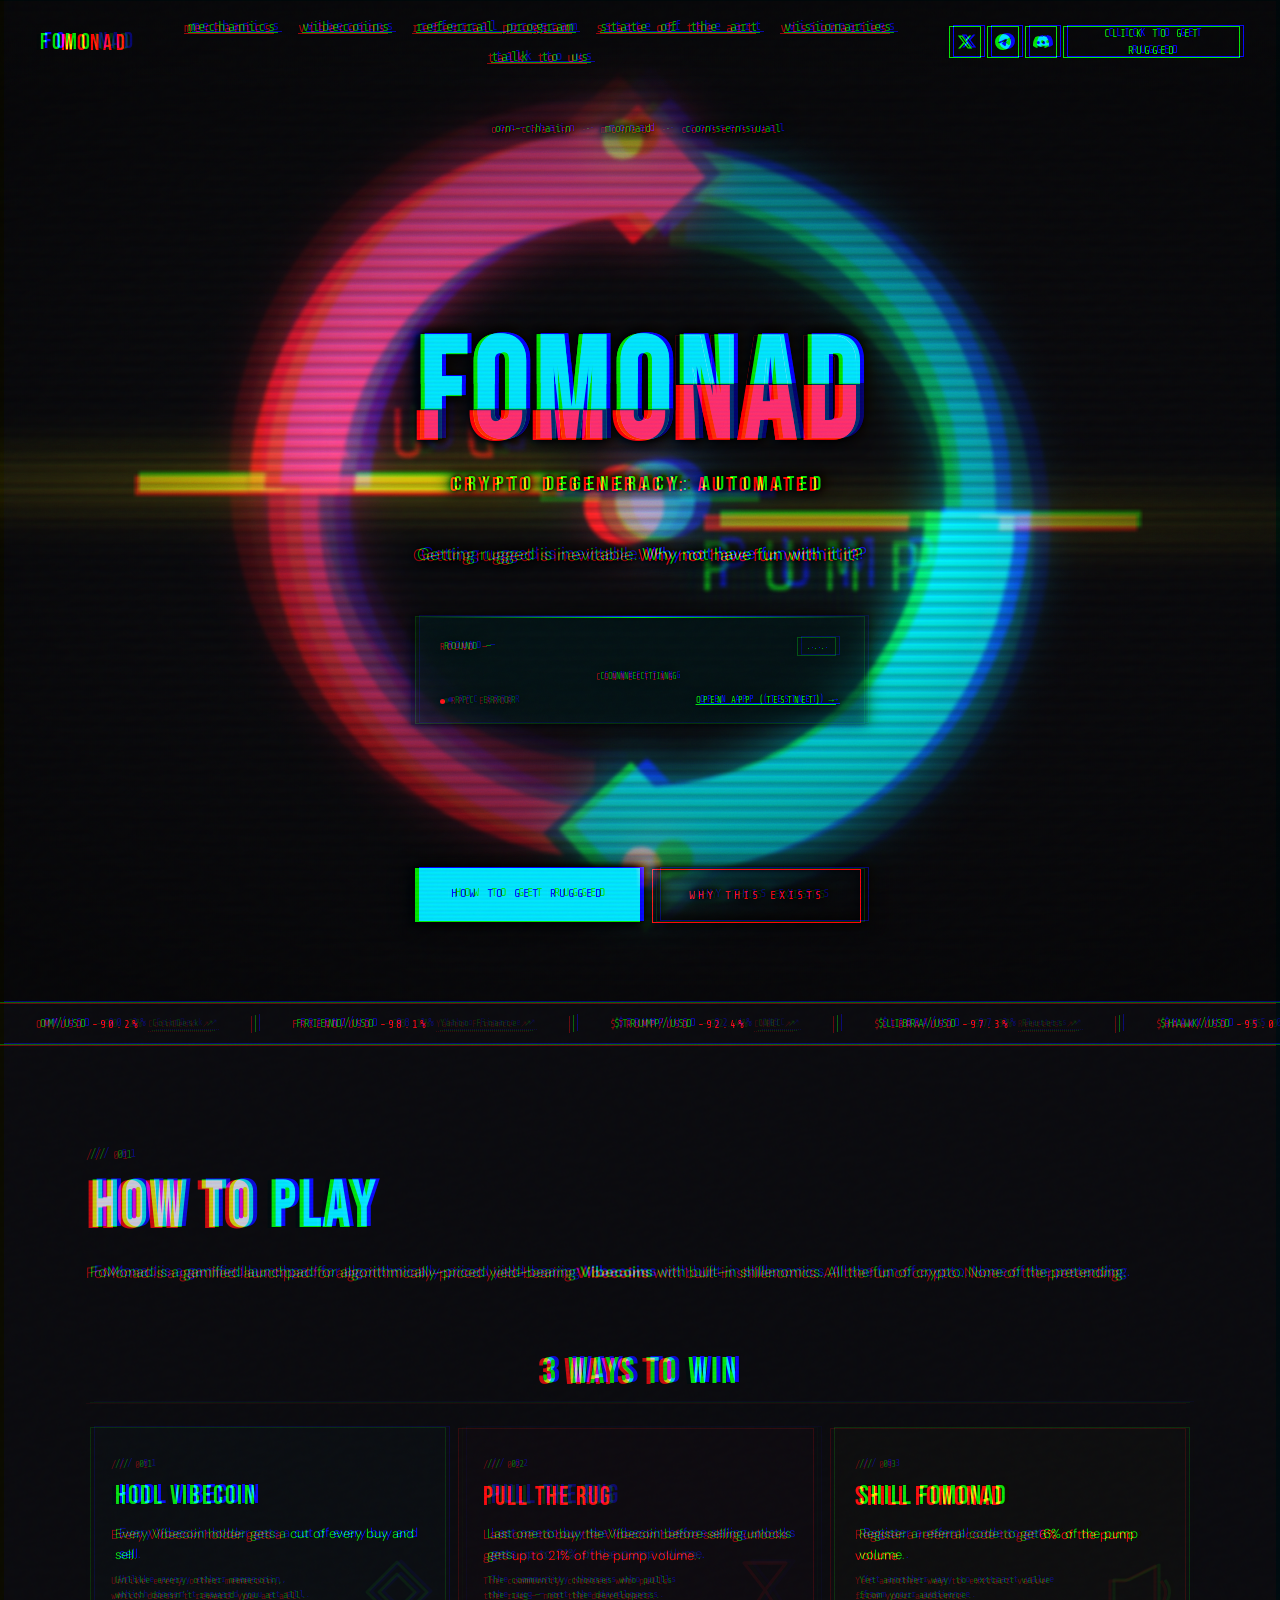
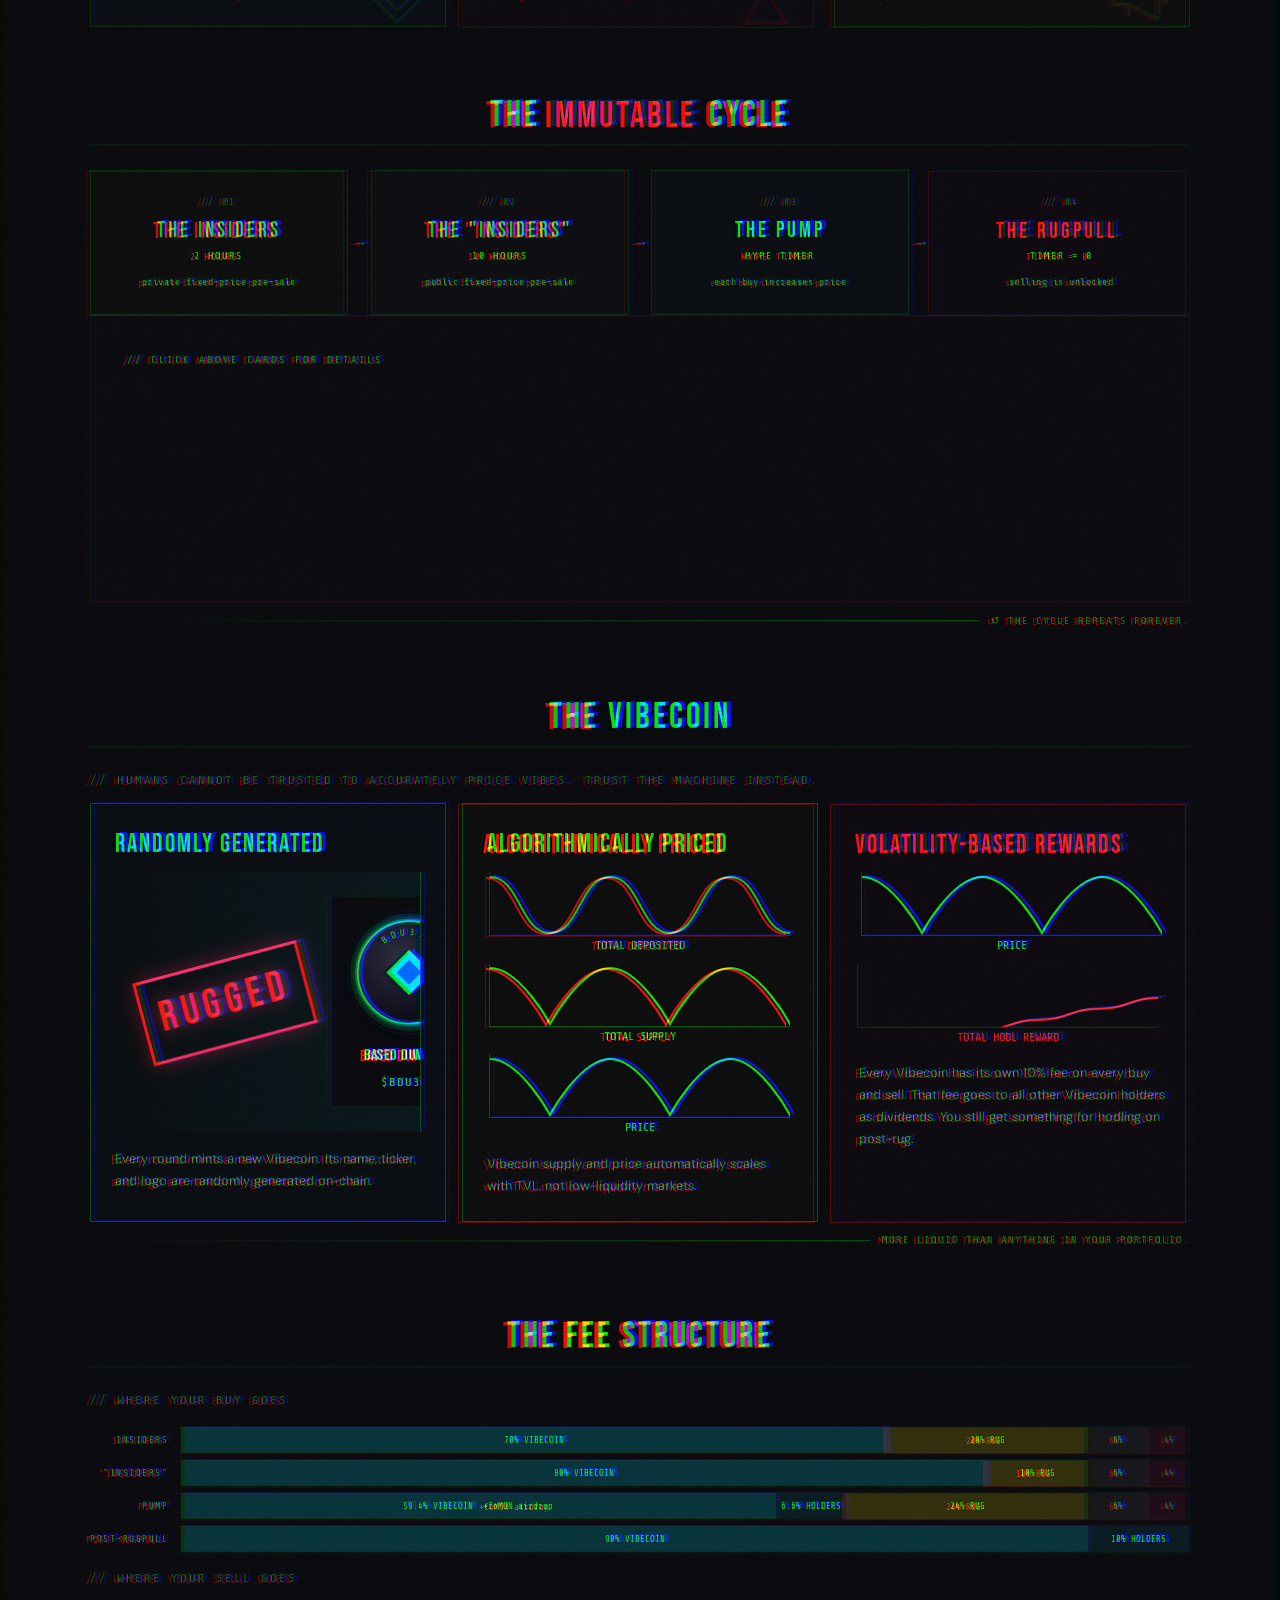
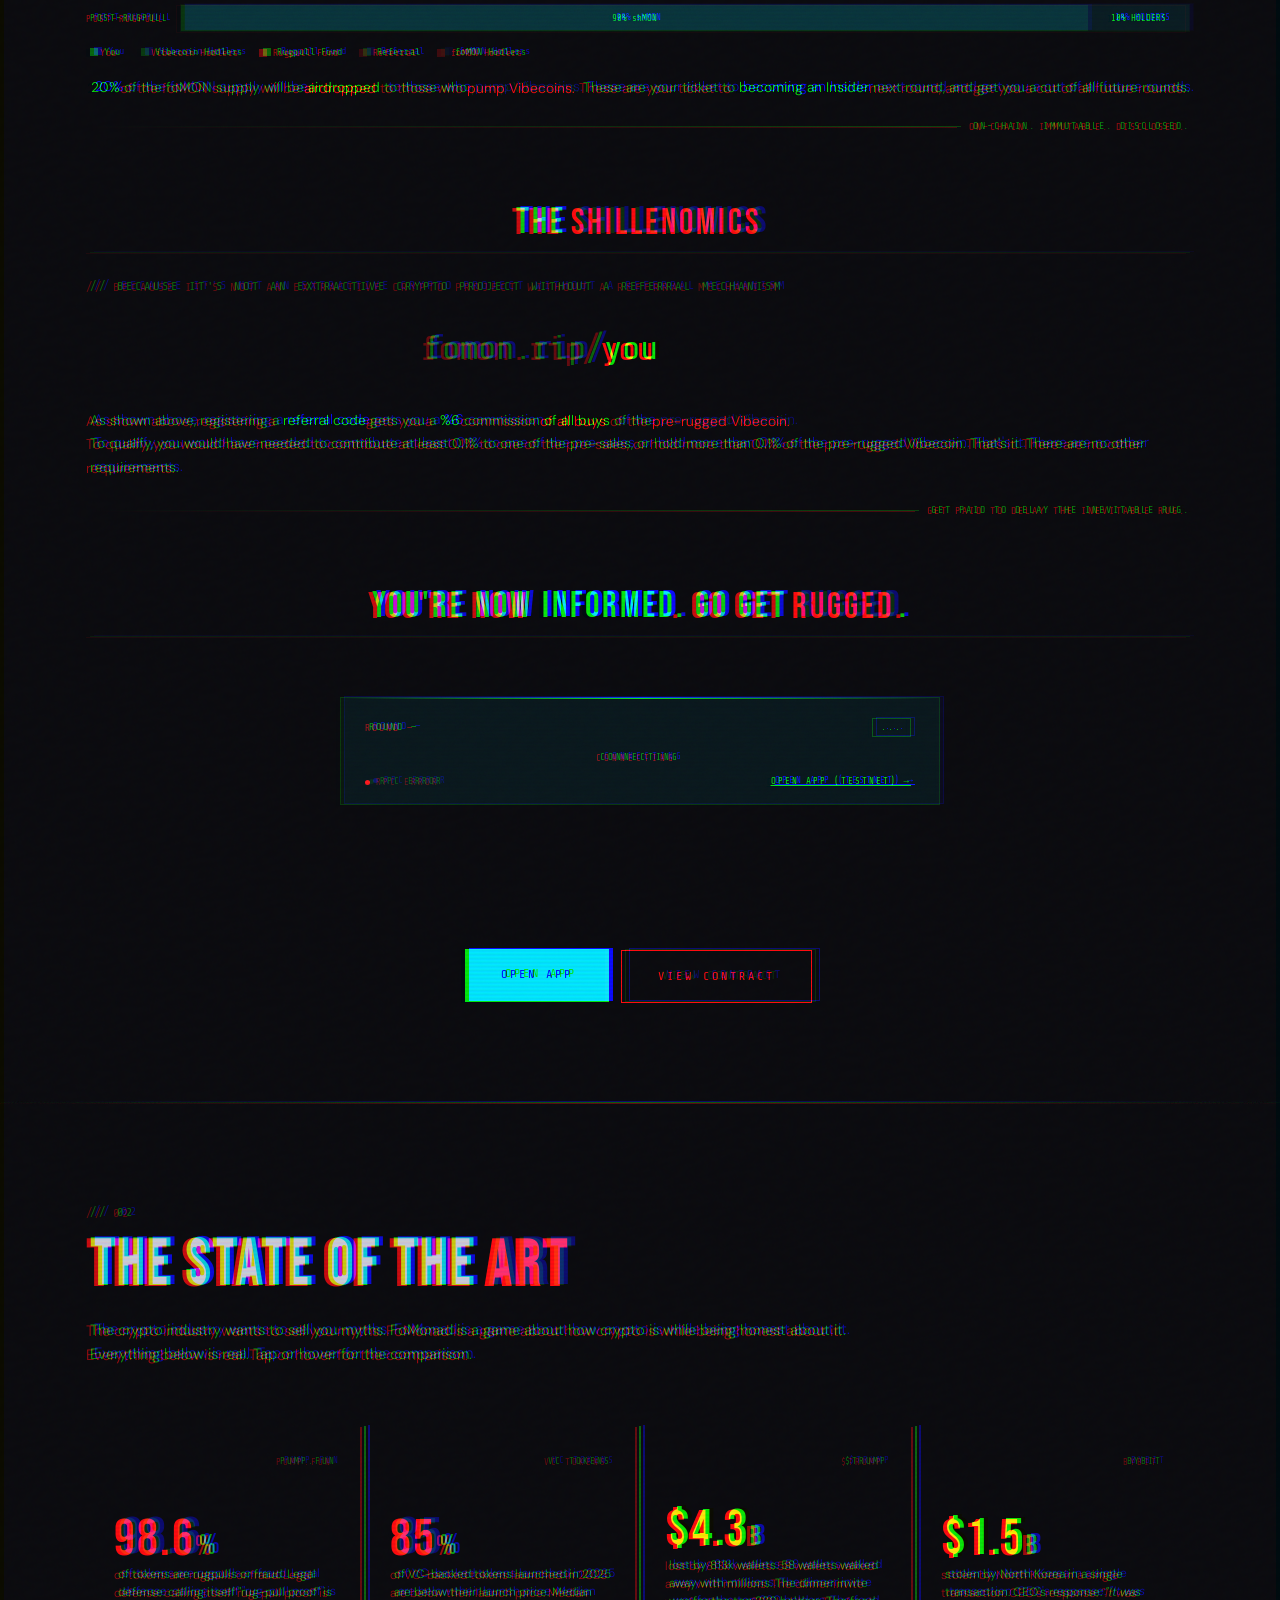
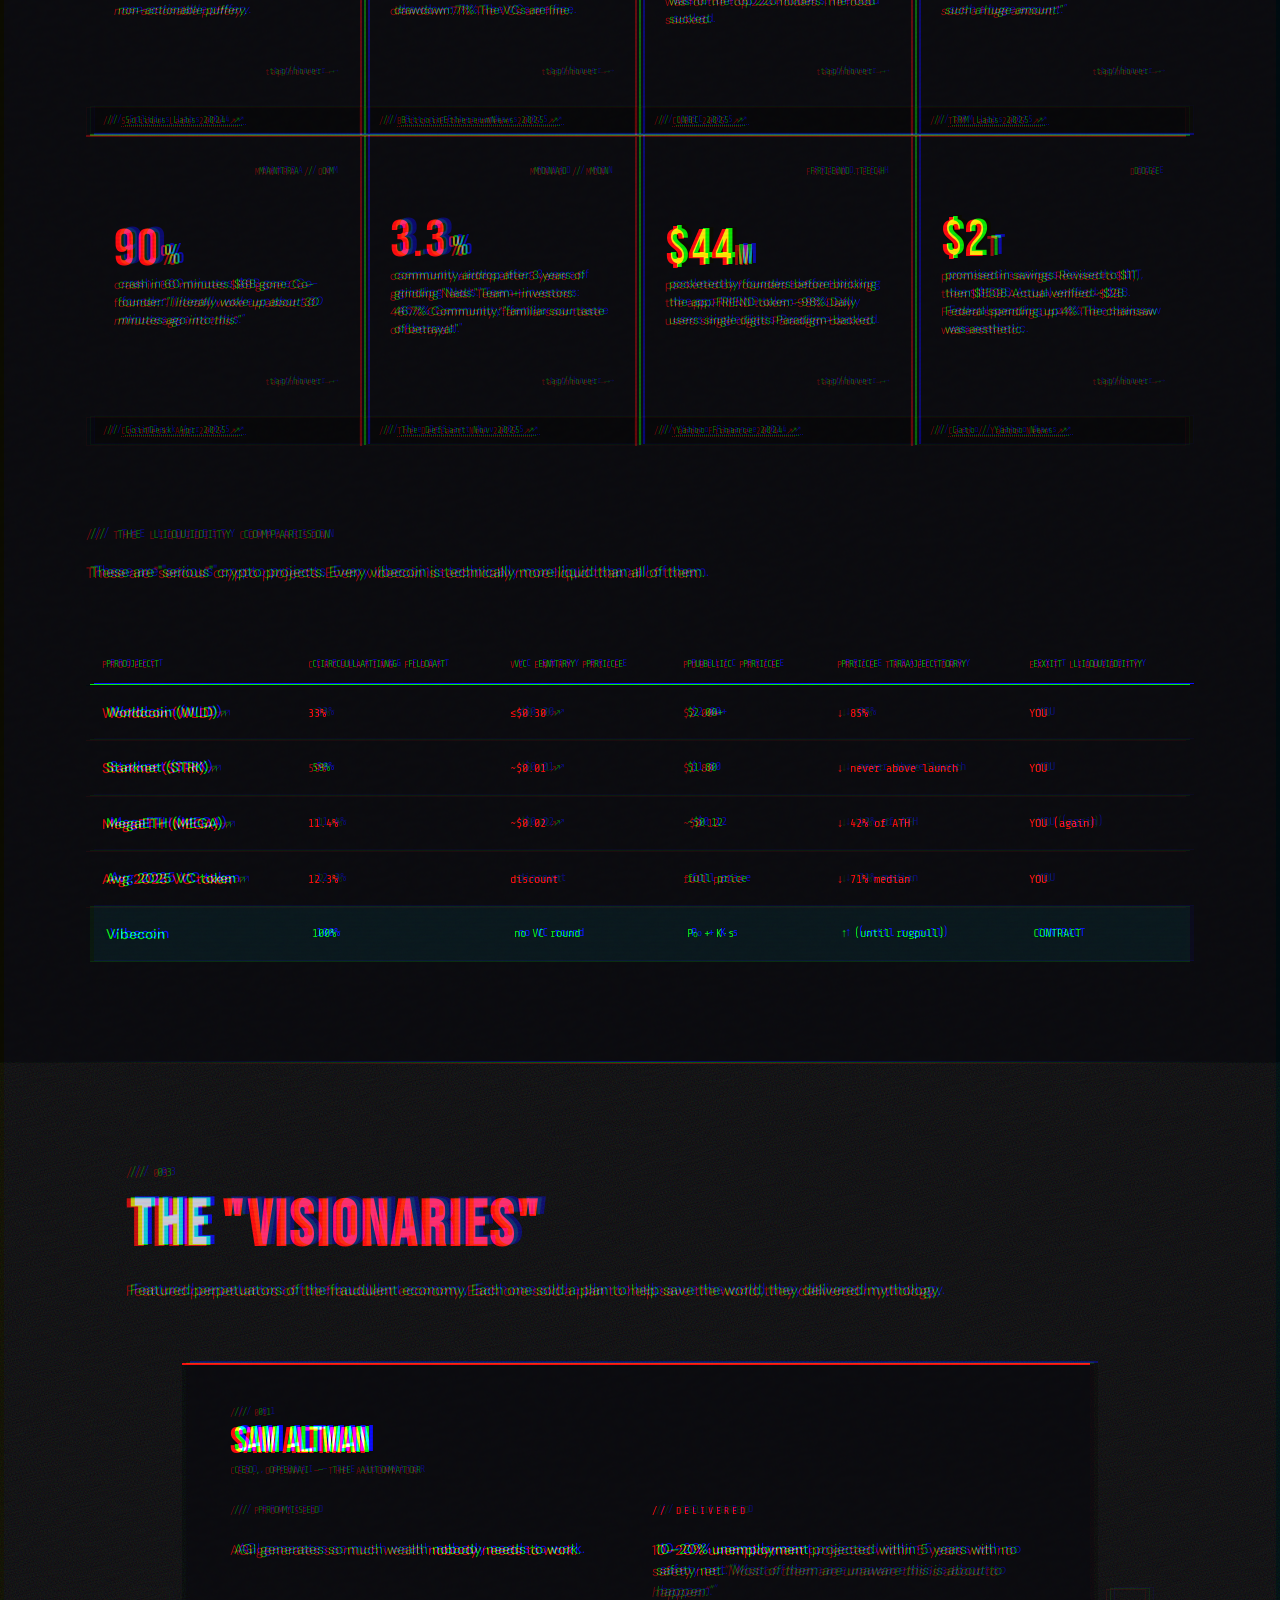
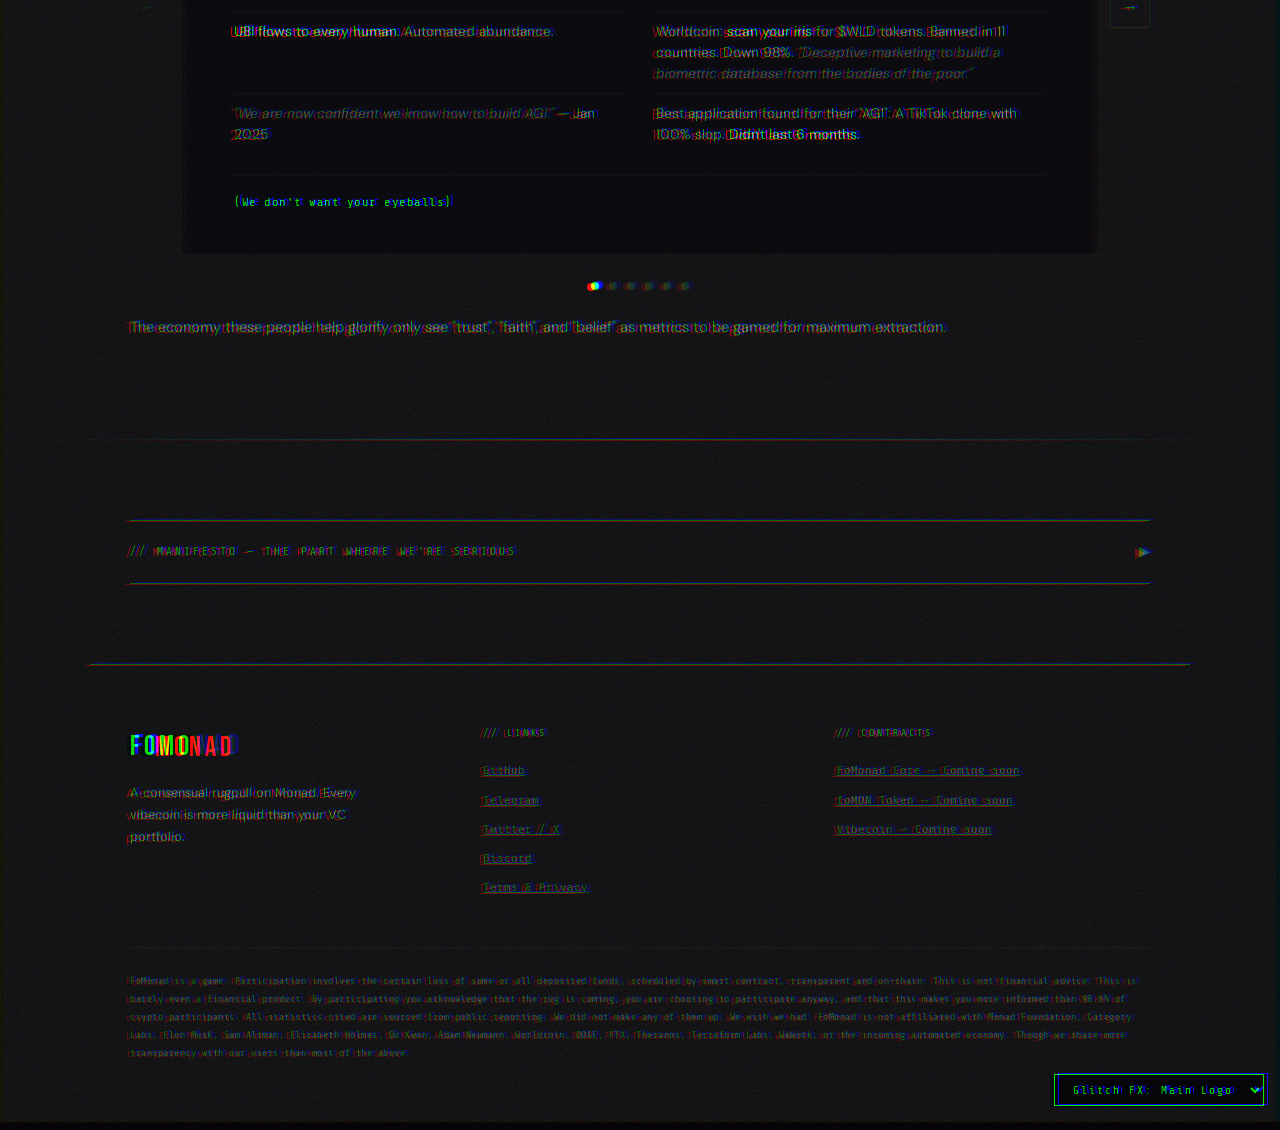
==== commit a4adb82c: "Rework landing page to better explain game and vibecoin mechanics - The cycle phases now use clicky " ====
--- a/index.html
+++ b/index.html
@@ -4,13 +4,13 @@
 <meta charset="UTF-8">
 <meta name="viewport" content="width=device-width, initial-scale=1.0">
 <title>FoMonad: Automated crypto degeneracy</title>
-<meta name="description" content="A consensual rugpull on Monad. Every round: a new Vibecoin, a bonding curve, a timer, a prize pool. The rug is the product.">
+<meta name="description" content="A consensual rugpull on Monad. Every round: a new Vibecoin, a price curve, a timer, a prize pool. The rug is the product.">
 <link rel="icon" href="/fomonad-named.png" type="image/png">
 
 <!-- OpenGraph -->
 <meta property="og:type" content="website">
 <meta property="og:title" content="FoMonad: Automated crypto degeneracy">
-<meta property="og:description" content="A consensual rugpull on Monad. Every round: a new Vibecoin, a bonding curve, a timer, a prize pool. The rug is the product.">
+<meta property="og:description" content="A consensual rugpull on Monad. Every round: a new Vibecoin, a price curve, a timer, a prize pool. The rug is the product.">
 <meta property="og:image" content="https://www.fomonad.wtf/fomonad-named.png">
 <meta property="og:url" content="https://www.fomonad.wtf/">
 
@@ -18,7 +18,7 @@
 <meta name="twitter:card" content="summary">
 <meta name="twitter:site" content="@fomonad_wtf">
 <meta name="twitter:title" content="FoMonad: Automated crypto degeneracy">
-<meta name="twitter:description" content="A consensual rugpull on Monad. Every round: a new Vibecoin, a bonding curve, a timer, a prize pool. The rug is the product.">
+<meta name="twitter:description" content="A consensual rugpull on Monad. Every round: a new Vibecoin, a price curve, a timer, a prize pool. The rug is the product.">
 <meta name="twitter:image" content="https://www.fomonad.wtf/fomonad-named.png">
 <link rel="preconnect" href="https://fonts.googleapis.com">
 <link href="https://fonts.googleapis.com/css2?family=Share+Tech+Mono&family=Bebas+Neue&family=DM+Sans:wght@300;400;500&display=swap" rel="stylesheet">
@@ -102,10 +102,17 @@
   line-height: 0.9;
   margin-bottom: 8px;
   animation: fadeUp 0.8s 0.2s ease both;
+  font-weight: 600;
 }
 h1 .fo { color: var(--cyan); }
 h1 .mo { color: var(--cyan); }
 h1 .nad { color: var(--red); }
+h2 {
+  font-weight: 600;
+}
+h3 {
+  font-weight: normal;
+}
 
 .hero-sub {
   font-family: var(--display);
@@ -289,8 +296,6 @@
   padding: 100px 40px;
 }
 
-.section-header { margin-bottom: 60px; }
-
 .section-num {
   font-family: var(--mono);
   font-size: 12px;
@@ -319,8 +324,35 @@
   max-width: calc(100% - 80px);
 }
 
+/* ─── HERO BACKGROUND LOGO ─── */
+.hero-bg-logo {
+  position: absolute;
+  top: 50%;
+  left: 50%;
+  transform: translate(-50%, -50%);
+  width: 100%;
+  height: 100%;
+  pointer-events: none;
+  z-index: 0;
+  filter: blur(2px);
+}
+
+.hero-bg-logo img,
+.hero-bg-logo > svg {
+  width: 100%;
+  height: 100%;
+  overflow: visible;
+}
+
+@keyframes bgLogoGlitch {
+  0%, 88%, 100% { transform: translate(0,0);       opacity: 1;    filter: none; }
+  89%            { transform: translate(-4px, 2px); opacity: 0.4;  filter: blur(0.8px); }
+  91%            { transform: translate(3px, -1px); opacity: 0.85; filter: none; }
+  93%            { transform: translate(0,0);        opacity: 1; }
+}
+
 /* ─── 3 WAYS TO WIN ─── */
-.win-grid-heading {
+.howto-heading {
   font-family: var(--display);
   font-size: clamp(22px,3vw,36px);
   text-align: center;
@@ -328,6 +360,8 @@
   color: var(--text);
   margin-bottom: 24px;
   border-bottom: 1px solid rgba(255,255,255,0.07);
+  /* Using padding instead of margin so the anchor jumps work better */
+  padding-top: 60px;
 }
 
 
@@ -335,47 +369,23 @@
   display: grid;
   grid-template-columns: repeat(3, 1fr);
   gap: 16px;
-  margin-bottom: 60px;
 }
 
 .win-card {
   display: block;
   text-decoration: none;
   color: inherit;
-  border: 1px solid rgba(0,229,255,0.12);
   padding: 28px 24px 24px;
   position: relative;
   overflow: hidden;
-  transition: border-color .2s, background .2s;
-}
-.win-card::before {
-  content: '';
-  position: absolute;
-  top: 0; left: 0; right: 0;
-  height: 2px;
-  opacity: 0;
-  transition: opacity .2s;
-}
-.win-card:hover { background: rgba(255,255,255,0.02); }
-.win-card:hover::before { opacity: 1; }
-
-.win-card.c { border-color: rgba(0,229,255,0.15); }
-.win-card.c::before { background: var(--cyan); }
-.win-card.c:hover { border-color: rgba(0,229,255,0.35); }
-
-.win-card.r { border-color: rgba(255,45,107,0.15); }
-.win-card.r::before { background: var(--red); }
-.win-card.r:hover { border-color: rgba(255,45,107,0.35); }
-
-.win-card.y { border-color: rgba(255,230,0,0.15); }
-.win-card.y::before { background: var(--yellow); }
-.win-card.y:hover { border-color: rgba(255,230,0,0.35); }
+}
 
 .win-card-icon {
   position: absolute;
   bottom: -2px; right: 12px;
   width: 72px; height: 72px;
   opacity: .07;
+  transition: color .2s, opacity .2s;
 }
 .win-card.c .win-card-icon { color: var(--cyan); }
 .win-card.r .win-card-icon { color: var(--red); }
@@ -415,7 +425,16 @@
   line-height: 1.5;
 }
 
-@media (max-width: 768px) { .win-grid { grid-template-columns: 1fr; } }
+@media (max-width: 768px) {
+  .win-grid {
+    grid-template-columns: 1fr;
+  }
+}
+@media (min-width: 768.01px) {
+  .hide-if-not-mobile {
+    display: none;
+  }
+}
 
 /* ─── HOW TO PLAY ─── */
 #howto {
@@ -427,48 +446,6 @@
 #howto .inner {
   max-width: 1100px;
   margin: 0 auto;
-}
-
-.phases {
-  display: grid;
-  grid-template-columns: repeat(2, 1fr);
-  gap: 2px;
-  background: var(--muted);
-  margin-top: 60px;
-}
-
-.phase-card {
-  background: var(--bg2);
-  padding: 36px;
-}
-
-.phase-label {
-  font-family: var(--mono);
-  font-size: 10px;
-  letter-spacing: 3px;
-  color: var(--dim);
-  margin-bottom: 12px;
-}
-
-.phase-title {
-  font-family: var(--display);
-  font-size: 32px;
-  letter-spacing: 2px;
-  margin-bottom: 8px;
-}
-
-.phase-duration {
-  font-family: var(--mono);
-  font-size: 11px;
-  color: var(--yellow);
-  letter-spacing: 2px;
-  margin-bottom: 20px;
-}
-
-.phase-desc {
-  font-size: 13px;
-  color: var(--dim);
-  line-height: 1.7;
 }
 
 .fee-table {
@@ -698,6 +675,8 @@
   margin-bottom: 20px;
   padding-bottom: 10px;
   border-bottom: 1px solid rgba(255,255,255,0.07);
+  /* Using padding instead of margin so the anchor jumps work better */
+  padding-top: 60px;
 }
 
 /* ─── HOW-TO BLOCKS ─── */
@@ -707,8 +686,7 @@
   flex-direction: column;
   gap: 10px;
 }
-.cyan-block  { background: rgba(0,229,255,0.03);  border: 1px solid rgba(0,229,255,0.12); }
-.yellow-block{ background: rgba(255,230,0,0.03);   border: 1px solid rgba(255,230,0,0.12); }
+
 .howto-block-label {
   font-family: var(--mono);
   font-size: 10px;
@@ -1104,26 +1082,40 @@
 
 /* ─── GAME LOOP FLOW ─── */
 .game-loop {
+  display: grid;
+  grid-template-columns: 4fr min-content 4fr min-content 4fr min-content 4fr;
+  grid-template-rows: min-content 1fr;
+  /*
   display: flex;
   align-items: stretch;
+  */
   margin: 0 0 0;
   overflow-x: auto;
+  padding: 1px 0;
+}
+
+@media (max-width: 768px) {
+  .game-loop {
+    grid-template-columns: 1fr;
+    grid-template-rows: min-content;
+  }
+  .loop-arrow {
+    margin: auto;
+    transform-origin: 50% 50%;
+    transform: rotate(90deg);
+  }
 }
 
 .loop-step {
   flex: 1;
   min-width: 130px;
   padding: 24px 14px;
-  border: 1px solid var(--muted);
   text-align: center;
   position: relative;
 }
-
-.ls-a { border-color: rgba(255,230,0,0.45);  background: rgba(255,230,0,0.04); }
-.ls-b { border-color: rgba(255,230,0,0.22);  background: rgba(255,230,0,0.02); }
-.ls-g { border-color: rgba(0,229,255,0.45); background: rgba(0,229,255,0.04); }
-.ls-r { border-color: rgba(255,45,107,0.45); background: rgba(255,45,107,0.04); }
-
+a.loop-step {
+  text-decoration: none;
+}
 
 .loop-step-num {
   font-family: var(--mono);
@@ -1158,21 +1150,113 @@
 }
 
 .loop-arrow {
-  display: flex;
-  align-items: center;
   padding: 0 6px;
   font-family: var(--mono);
   font-size: 18px;
   color: var(--muted);
   flex-shrink: 0;
   user-select: none;
+  width: min-content;
+  align-self: center;
+}
+
+/*
+.phases {
+  display: grid;
+  grid-template-columns: repeat(2, 1fr);
+  gap: 2px;
+  background: var(--muted);
+  margin-top: 60px;
+}
+*/
+
+.loop-detail-card {
+  opacity: 0;
+  background: var(--bg2);
+  padding: 36px;
+  grid-column: 1/8;
+  grid-row: 2;
+  transition: opacity 0.2s, transform 0.2s;
+  transform-origin: 50% 0%;
+  transform: scaleX(1) scaleY(0.5);
+
+  --loop-detail-colour: var(--text);
+      border: 1px solid color(from var(--loop-detail-colour) srgb r g b / 0.15);
+    background: color(from var(--loop-detail-colour) srgb r g b / 0.01);
+}
+.loop-detail-card:target {
+  transform: scaleX(1) scaleY(1);
+  opacity: 1;
+}
+@media (max-width: 768px) {
+  .game-loop {
+    display: block;
+  }
+  .loop-detail-card {
+    display: none;
+  }
+  .loop-detail-card:target {
+    display: block;
+  }
+}
+#mechanic_phase_1 {
+  --loop-detail-colour: var(--yellow);
+}
+#mechanic_phase_2 {
+  /*--loop-detail-colour: var(--cyan);*/
+}
+#mechanic_phase_3 {
+  --loop-detail-colour: var(--cyan);
+}
+#mechanic_phase_4 {
+  --loop-detail-colour: var(--red);
+}
+#mechanic_phase_placeholder {
+  --loop-detail-colour: var(--muted);
+}
+#mechanic_phase_1:not(:target) ~ 
+#mechanic_phase_2:not(:target) ~ 
+#mechanic_phase_3:not(:target) ~ 
+#mechanic_phase_4:not(:target) ~ 
+#mechanic_phase_placeholder {
+  transform: scaleX(1) scaleY(1);
+  opacity: 1;
+}
+
+.loop-detail-label {
+  font-family: var(--mono);
+  font-size: 10px;
+  letter-spacing: 3px;
+  color: var(--dim);
+  margin-bottom: 12px;
+}
+
+.loop-detail-title {
+  font-family: var(--display);
+  font-size: 32px;
+  letter-spacing: 2px;
+  margin-bottom: 8px;
+}
+
+.loop-detail-duration {
+  font-family: var(--mono);
+  font-size: 11px;
+  color: var(--yellow);
+  letter-spacing: 2px;
+  margin-bottom: 20px;
+}
+
+.loop-detail-desc {
+  font-size: 13px;
+  color: var(--dim);
+  line-height: 1.7;
 }
 
 .loop-footer {
   display: flex;
   align-items: center;
   gap: 12px;
-  margin: 0 0 60px;
+  margin: 0 0;
   padding-top: 10px;
   justify-content: flex-end;
 }
@@ -1209,6 +1293,9 @@
   width: 78px;
   flex-shrink: 0;
   text-align: right;
+}
+@media (max-width: 768px) {
+  .fee-bar-label { width: 52px; font-size: 8px; }
 }
 
 .fee-bar-track {
@@ -1262,12 +1349,6 @@
 
 .fee-dot { width: 8px; height: 8px; flex-shrink: 0; }
 
-@media (max-width: 768px) {
-  .game-loop { flex-direction: column; }
-  .loop-arrow { transform: rotate(90deg); align-self: center; }
-  .fee-bar-label { width: 52px; font-size: 8px; }
-}
-
 /* ─── FORMULA ─── */
 .formula {
   font-family: var(--mono);
@@ -1283,79 +1364,6 @@
   background: rgba(0,229,255,0.03);
 }
 
-@keyframes oe-glitch {
-  0%, 70%, 100% {
-    transform: none;
-    border-color: rgba(255,45,107,0.35);
-    box-shadow: none;
-    clip-path: none;
-  }
-  75% {
-    transform: translateX(-3px) skewX(-0.8deg);
-    border-color: rgba(255,45,107,0.9);
-    box-shadow: 3px 0 0 rgba(0,229,255,0.3), -3px 0 0 rgba(255,45,107,0.3);
-  }
-  80% {
-    transform: translateX(4px);
-    clip-path: polygon(0 0, 100% 0, 100% 40%, 0 40%);
-    box-shadow: -2px 0 0 rgba(0,229,255,0.4);
-  }
-  85% {
-    transform: translateX(-2px);
-    clip-path: polygon(0 35%, 100% 35%, 100% 100%, 0 100%);
-    box-shadow: 2px 0 0 rgba(255,45,107,0.4);
-  }
-  90% {
-    transform: none;
-    clip-path: none;
-    border-color: rgba(0,229,255,0.5);
-    box-shadow: none;
-  }
-  95% {
-    transform: none;
-    border-color: rgba(255,45,107,0.35);
-  }
-}
-
-@keyframes oe-title-glitch {
-  0%, 70%, 100% { text-shadow: none; letter-spacing: 0.5px; }
-  75% { text-shadow: -2px 0 rgba(0,229,255,0.8), 2px 0 rgba(255,45,107,0.6); letter-spacing: 2px; }
-  80% { text-shadow: 2px 0 rgba(0,229,255,0.6); letter-spacing: 0.5px; }
-  85% { text-shadow: -1px 0 rgba(255,45,107,0.8); }
-  90% { text-shadow: none; }
-}
-
-.overflow-error {
-  margin-top: 10px;
-  padding: 10px 14px;
-  border: 1px solid rgba(255,45,107,0.35);
-  background: rgba(255,45,107,0.05);
-  font-family: var(--mono);
-  font-size: 12px;
-  line-height: 1.8;
-  color: var(--dim);
-  grid-column: 1 / -1;
-  animation: oe-glitch 2s step-end infinite;
-  position: relative;
-}
-.overflow-error .oe-title {
-  color: rgba(255,45,107,0.9);
-  font-size: 14px;
-  font-weight: bold;
-  letter-spacing: 0.5px;
-  margin-bottom: 2px;
-  animation: oe-title-glitch 4s step-end infinite;
-  display: inline-block;
-}
-.overflow-error .oe-link {
-  color: rgba(255,45,107,0.7);
-  text-decoration: underline;
-  text-underline-offset: 2px;
-}
-.overflow-error .oe-link:hover {
-  color: rgba(255,45,107,1);
-}
-
 .formula-legend {
   font-family: var(--mono);
   font-size: 10px;
@@ -1365,39 +1373,11 @@
   letter-spacing: 0.3px;
 }
 
-/* ─── HERO BACKGROUND LOGO ─── */
-.hero-bg-logo {
-  position: absolute;
-  top: 50%;
-  left: 50%;
-  transform: translate(-50%, -50%);
-  width: 100%;
-  height: 100%;
-  pointer-events: none;
-  z-index: 0;
-  filter: blur(2px);
-}
-
-.hero-bg-logo img,
-.hero-bg-logo > svg {
-  width: 100%;
-  height: 100%;
-  overflow: visible;
-}
-
-@keyframes bgLogoGlitch {
-  0%, 88%, 100% { transform: translate(0,0);       opacity: 1;    filter: none; }
-  89%            { transform: translate(-4px, 2px); opacity: 0.4;  filter: blur(0.8px); }
-  91%            { transform: translate(3px, -1px); opacity: 0.85; filter: none; }
-  93%            { transform: translate(0,0);        opacity: 1; }
-}
-
 /* ─── RESPONSIVE (index-specific) ─── */
 @media (max-width: 768px) {
   .logo-wrap { display: none; }
   section, section.full-bleed { padding: 60px 20px; }
   .mechanic-list { grid-template-columns: 1fr; }
-  .phases { grid-template-columns: 1fr; }
   .liq-comparison { grid-template-columns: 1fr; }
   .liq-divider { display: none; }
   .flip-grid { grid-template-columns: 1fr 1fr; }
@@ -1406,25 +1386,118 @@
 @media (max-width: 480px) {
   .flip-grid { grid-template-columns: 1fr; }
 }
+
+
+/* ─── VIBECOIN SECTION ─── */
+.vibecoin-grid {
+  display: grid;
+  grid-template-columns: repeat(3, 1fr);
+  gap: 16px;
+}
+@media (max-width: 768px) {
+  .vibecoin-grid {
+    grid-template-columns: 1fr;
+  }
+}
+.vibecoin-card {
+    --vc-card-colour: var(--text);
+    --plot-colour: var(--text);
+    display: block;
+    padding: 28px 24px 24px;
+    color: inherit;
+    border: 1px solid color(from var(--vc-card-colour) srgb r g b / 0.3);
+    background: color(from var(--vc-card-colour) srgb r g b / 0.01);
+    position: relative;
+}
+.vibecoin-card-title {
+  font-family: var(--display);
+  color: var(--vc-card-colour);
+  font-size: 26px;
+  letter-spacing: 2px;
+  margin-bottom: 14px;
+  line-height: 1;
+}
+.vibecoin-card-desc {
+  margin-top: 16px;
+  font-size: 13px;
+  color: var(--dim);
+  line-height: 1.7;
+}
+.vibecoin-card-desc strong {
+  color: var(--vc-card-colour);
+}
+.vibecoin-card {
+  overflow: hidden;
+}
+.vibecoin-card.c { --vc-card-colour: var(--cyan); }
+.vibecoin-card.r { --vc-card-colour: var(--red); }
+.vibecoin-card.y { --vc-card-colour: var(--yellow); }
+
+.vibecoin-card-plot.c, .vibecoin-card-plot.c + .vibecoin-card-plot-label { --plot-colour: var(--cyan); }
+.vibecoin-card-plot.r, .vibecoin-card-plot.r + .vibecoin-card-plot-label { --plot-colour: var(--red); }
+.vibecoin-card-plot.y, .vibecoin-card-plot.y + .vibecoin-card-plot-label { --plot-colour: var(--yellow); }
+
+svg.vibecoin-card-plot {
+  border: 1px solid color(from var(--plot-colour) srgb r g b / 0.3);
+  max-width: 302px;
+  margin: 0 auto;
+  display: block;
+  border-top-color: transparent;
+  border-right-color: transparent;
+  fill: none;
+  stroke: var(--plot-colour);
+  stroke-width: 2px;
+}
+svg.vibecoin-card-plot > path:first-child {
+  animation: plot-scroll 1s linear infinite;
+}
+svg.vibecoin-card-plot.increasing > path:first-child {
+  animation: plot-scroll-increasing 1s linear infinite;
+}
+.vibecoin-card-plot-label {
+  color: var(--plot-colour);
+  font-family: var(--mono);
+  font-size: 12px;
+  text-align: center;
+
+  margin-bottom: 8px;
+}
+
+@keyframes plot-scroll {
+  from { transform: translateX(0px); }
+  to   { transform: translateX(-120px); }
+}
+@keyframes plot-scroll-increasing {
+  from { transform: translate(0px, -32px); }
+  to   { transform: translate(-120px, -10px); }
+}
+
 
 /* ─── VIBECOIN BELT ─── */
 .vc-belt-outer {
   position: relative;
   overflow: hidden;
-  height: 210px;
-  margin-top: 24px;
-}
-
-.vc-belt {
+  height: 260px;
+  border-right: 1px color(from var(--vc-card-colour) srgb r g b / 0.3) solid;
+  background: linear-gradient(
+    90deg,
+    color(from var(--vc-card-colour) srgb r g b / 0.0001),
+    color(from var(--vc-card-colour) srgb r g b / 0.05)
+  );
+
+  margin-bottom: 8px;
+}
+
+#vibecoin_belt {
   display: flex;
   align-items: center;
   height: 100%;
-  padding: 0 20px;
+  padding: 0 40px;
 }
 
 .vc-token-card {
   flex-shrink: 0;
-  width: 148px;
+  width: 156px;
   display: flex;
   flex-direction: column;
   align-items: center;
@@ -1437,11 +1510,11 @@
   transition: opacity 0.5s ease, filter 0.5s ease;
 }
 
-.vc-token-card svg { width: 96px; height: 96px; display: block; }
+.vc-token-card svg { width: 128px; height: 128px; display: block; border-radius: 50%; }
 
 .vc-token-name {
   font-family: var(--display);
-  font-size: 13px;
+  font-size: 16px;
   color: #fff;
   text-align: center;
   line-height: 1.1;
@@ -1450,24 +1523,24 @@
 
 .vc-token-ticker {
   font-family: var(--mono);
-  font-size: 10px;
+  font-size: 12px;
   color: var(--cyan);
   letter-spacing: 2px;
 }
 
 /* stamp: positioned over the center of the leftmost card (20px belt-pad + 74px half-card) */
-.vc-rugged-stamp {
+#vibecoin_stamp {
   position: absolute;
-  left: 94px;
+  left: 114px;
   top: 50%;
-  transform: translateX(-50%) translateY(-50%) scale(1.5);
+  transform: translateX(-50%) translateY(-50%) scale(2.5);
   opacity: 0;
   pointer-events: none;
   z-index: 10;
   transition: opacity 0.3s ease, transform 0.5s cubic-bezier(0.34, 1.56, 0.64, 1);
 }
 
-.vc-rugged-stamp span {
+#vibecoin_stamp span {
   display: block;
   font-family: var(--display);
   font-size: 28px;
@@ -1478,6 +1551,80 @@
   transform: rotate(-15deg);
   text-shadow: 0 0 12px rgba(255,45,107,0.6);
   box-shadow: 0 0 12px rgba(255,45,107,0.3);
+}
+
+
+@keyframes oe-glitch {
+  0%, 70%, 100% {
+    transform: none;
+    border-color: rgba(255,45,107,0.35);
+    box-shadow: none;
+    clip-path: none;
+  }
+  75% {
+    transform: translateX(-3px) skewX(-0.8deg);
+    border-color: rgba(255,45,107,0.9);
+    box-shadow: 3px 0 0 rgba(0,229,255,0.3), -3px 0 0 rgba(255,45,107,0.3);
+  }
+  80% {
+    transform: translateX(4px);
+    clip-path: polygon(0 0, 100% 0, 100% 40%, 0 40%);
+    box-shadow: -2px 0 0 rgba(0,229,255,0.4);
+  }
+  85% {
+    transform: translateX(-2px);
+    clip-path: polygon(0 35%, 100% 35%, 100% 100%, 0 100%);
+    box-shadow: 2px 0 0 rgba(255,45,107,0.4);
+  }
+  90% {
+    transform: none;
+    clip-path: none;
+    border-color: rgba(0,229,255,0.5);
+    box-shadow: none;
+  }
+  95% {
+    transform: none;
+    border-color: rgba(255,45,107,0.35);
+  }
+}
+
+@keyframes oe-title-glitch {
+  0%, 70%, 100% { text-shadow: none; letter-spacing: 0.5px; }
+  75% { text-shadow: -2px 0 rgba(0,229,255,0.8), 2px 0 rgba(255,45,107,0.6); letter-spacing: 2px; }
+  80% { text-shadow: 2px 0 rgba(0,229,255,0.6); letter-spacing: 0.5px; }
+  85% { text-shadow: -1px 0 rgba(255,45,107,0.8); }
+  90% { text-shadow: none; }
+}
+
+.overflow-error {
+  margin-top: 10px;
+  padding: 10px 14px;
+  border: 1px solid rgba(255,45,107,0.35);
+  background: rgba(255,45,107,0.05);
+  font-family: var(--mono);
+  font-size: 12px;
+  line-height: 1.8;
+  color: var(--dim);
+  grid-column: 1 / -1;
+  animation: oe-glitch 2s step-end infinite;
+  position: relative;
+}
+.overflow-error .oe-title {
+  color: rgba(255,45,107,0.9);
+  font-size: 14px;
+  font-weight: bold;
+  letter-spacing: 0.5px;
+  margin-bottom: 2px;
+  animation: oe-title-glitch 4s step-end infinite;
+  display: inline-block;
+}
+.overflow-error .oe-link {
+  color: rgba(255,45,107,0.7);
+  text-decoration: underline;
+  text-underline-offset: 2px;
+}
+.overflow-error .oe-link:hover {
+  color: rgba(255,45,107,1);
 }
 
 </style>
@@ -1524,8 +1671,8 @@
 <nav>
   <div class="nav-logo"><a href="#hero"><span class="fo">Fo</span><span class="mo">Mo</span><span class="nad">nad</span></a></div>
   <div class="nav-links">
+    <a href="#howto">mechanics</a>
     <a href="#vibecoin">vibecoins</a>
-    <a href="#mechanics">mechanics</a>
     <a href="#referrals">referral program</a>
     <a href="#state_of_the_art">state of the art</a>
     <a href="#auteurs">visionaries</a>
@@ -1570,8 +1717,7 @@
     <div class="hero-sub">CRYPTO DEGENERACY: AUTOMATED</div>
 
     <p class="hero-desc">
-      Here <strong>you choose</strong> to get rugged. Every round: a new <strong>Vibecoin</strong>, a bonding curve, a timer, a prize pool.
-      <strong>The rug is the product.</strong>
+      Getting rugged is inevitable. <strong>Why not have fun with it it?</strong>
     </p>
 
     <iframe src="./gamestate.html" class="gamestate-widget"
@@ -1597,20 +1743,20 @@
 <div class="inner">
   <div class="section-header">
     <div class="section-num">// 01</div>
-    <div class="section-title">HOW TO <span class="accent-c">PLAY</span></div>
+    <h2 class="section-title">HOW TO <span class="accent-c">PLAY</span></h2>
     <p style="margin-top:20px; font-size:15px; color:var(--dim);">
-      All the fun of crypto. None of the pretending.
+      FoMonad is a gamified launchpad for algorithmically-priced yield-bearing <strong>Vibecoins</strong> with built-in shillenomics. All the fun of crypto. None of the pretending.
     </p>
   </div>
 
   <!-- 3 Ways to Win -->
-  <div class="win-grid-heading">3 WAYS TO <span class="accent-c">WIN</span></div>
+  <h3 class="howto-heading">3 WAYS TO <span class="accent-c">WIN</span></h3>
   <div class="win-grid">
 
-    <a class="win-card c" href="#vibecoin">
+    <a class="link-card win-card c" href="#vibecoin">
       <div class="win-card-num">// 01</div>
       <div class="win-card-title">HODL VIBECOIN</div>
-      <div class="win-card-body">Every Vibecoin holder gets a cut of every buy and sell.</div>
+      <div class="win-card-body">Every Vibecoin holder gets a <span class="cyan">cut of every buy and sell</span>.</div>
       <div class="win-card-aside">Unlike every other memecoin,<br>which doesn't reward you at all.</div>
       <svg class="win-card-icon" viewBox="0 0 24 24" fill="none" stroke="currentColor" stroke-width="1" stroke-linejoin="round">
         <polygon points="12,2 22,12 12,22 2,12"/>
@@ -1618,10 +1764,10 @@
       </svg>
     </a>
 
-    <a class="win-card r" href="#mechanics">
+    <a class="link-card win-card r" href="#mechanic_phase_4">
       <div class="win-card-num">// 02</div>
       <div class="win-card-title">PULL THE RUG</div>
-      <div class="win-card-body">Last one to buy the Vibecoin before selling unlocks gets up to 21% of the pump volume.</div>
+      <div class="win-card-body">Last one to buy the Vibecoin before selling unlocks gets <span class="red">up to 21% of the pump volume</span>.</div>
       <div class="win-card-aside">The community chooses who pulls<br>the rug — not the developers.</div>
       <svg class="win-card-icon" viewBox="0 0 24 24" fill="none" stroke="currentColor" stroke-width="1" stroke-linejoin="round">
         <path d="M5,2 H19 L12,11 L19,22 H5 L12,11 Z"/>
@@ -1630,10 +1776,10 @@
       </svg>
     </a>
 
-    <a class="win-card y" href="#referrals">
+    <a class="link-card win-card y" href="#referrals">
       <div class="win-card-num">// 03</div>
       <div class="win-card-title">SHILL FOMONAD</div>
-      <div class="win-card-body">Register a referral code to get 6% of the pump volume.</div>
+      <div class="win-card-body">Register a referral code to get <span class="yellow">6% of the pump volume</span>.</div>
       <div class="win-card-aside">Yet another way to extract value<br>from your audience.</div>
       <svg class="win-card-icon" viewBox="0 0 24 24" fill="none" stroke="currentColor" stroke-width="1" stroke-linejoin="round">
         <path d="M3,8 H8 L18,3 V21 L8,16 H3 V8 Z"/>
@@ -1645,70 +1791,143 @@
   </div>
 
   <!-- Game loop flow -->
-  <div class="win-grid-heading">THE <span class="accent-r">IMMUTABLE</span> CYCLE</div>
+  <h3 class="howto-heading">THE <span class="accent-r">IMMUTABLE</span> CYCLE</h3>
+
+  <div class="section-num hide-if-not-mobile">
+    // TAP FOR DETAILS
+  </div>
   <div class="game-loop">
-    <div class="loop-step ls-a">
+    <a href="#mechanic_phase_1" class="link-card loop-step y">
       <div class="loop-step-num">// 01</div>
       <div class="loop-step-title">THE INSIDERS</div>
       <div class="loop-step-sub">2 HOURS</div>
-      <div class="loop-step-stat">early access<br>cheapest price<br>pre-sale</div>
+      <div class="loop-step-stat">private fixed-price pre-sale</div>
+    </a>
+    <div id="mechanic_phase_1" class="loop-detail-card">
+      <div class="loop-detail-label">// PHASE 01</div>
+      <div class="loop-detail-title">THE INSIDERS</div>
+      <div class="loop-detail-duration">EARLY ACCESS FOR foMON HOLDERS · 2 HOURS</div>
+      <div class="loop-detail-desc">
+        <ul>
+          <li>First pre-sale before the vibecoin is generated.</li>
+          <li>Lowest possible price before the rugpull.</li>
+          <li>foMON holders all buy in at the same price. (You can get foMON by participating in <a href="#mechanic_phase_3">the pump</a>)</li>
+          <li>If you contributed more than 0.1% of this pre-sale, you can register a <a href="#referrals">referral code</a>.</li>
+        </ul>
+      </div>
     </div>
     <div class="loop-arrow">→</div>
-    <div class="loop-step ls-b">
+    <a href="#mechanic_phase_2" class="link-card loop-step">
       <div class="loop-step-num">// 02</div>
       <div class="loop-step-title">THE "INSIDERS"</div>
       <div class="loop-step-sub">10 HOURS</div>
-      <div class="loop-step-stat">"early" access<br>price already rising<br>last pre-sale</div>
+      <div class="loop-step-stat">public fixed-price pre-sale</div>
+    </a>
+    <div id="mechanic_phase_2" class="loop-detail-card">
+      <div class="loop-detail-label">// PHASE 02</div>
+      <div class="loop-detail-title">THE "INSIDERS"</div>
+      <div class="loop-detail-duration">OPEN · 10 HOURS</div>
+      <div class="loop-detail-desc">
+        <ul>
+          <li>Final pre-sale before the vibecoin is generated.</li>
+          <li>Second-lowest possible price before the rugpull.</li>
+          <li>Everyone buys in at the same price before the pump.</li>
+          <li>If you contributed more than 0.1% of this pre-sale, you can register a <a href="#referrals">referral code</a>.</li>
+        </ul>
+      </div>
     </div>
     <div class="loop-arrow">→</div>
-    <div class="loop-step ls-g">
+    <a href="#mechanic_phase_3" class="link-card loop-step c">
       <div class="loop-step-num">// 03</div>
       <div class="loop-step-title cyan">THE PUMP</div>
       <div class="loop-step-sub">HYPE TIMER</div>
-      <div class="loop-step-stat">each buy increases price<br>grows the rugpull fund<br>extends the timer</div>
+      <div class="loop-step-stat">each buy increases price</div>
+    </a>
+    <div id="mechanic_phase_3" class="loop-detail-card">
+      <div class="loop-detail-label">// PHASE 03</div>
+      <div class="loop-detail-title cyan">THE PUMP</div>
+      <div class="loop-detail-duration">VIBECOIN GENERATED · HYPE-BASED TIMER</div>
+      <div class="loop-detail-desc">
+        <ul>
+          <li>Selling is locked until the timer reaches zero.</li>
+          <li>Every buy delays the timer, increases the price, and airdrops foMON.</li>
+          <li>A <a href="#fees">cut of every buy</a> goes towards all vibecoin holders and the rug fund.</li>
+          <li>Last one to buy before the timer reaches zero wins 90% of the rug fund.</li>
+        </ul>
+      </div>
     </div>
     <div class="loop-arrow">→</div>
-    <div class="loop-step ls-r">
+    <a href="#mechanic_phase_4" class="link-card loop-step r">
       <div class="loop-step-num">// 04</div>
       <div class="loop-step-title red">THE RUGPULL</div>
       <div class="loop-step-sub">TIMER = 0</div>
-      <div class="loop-step-stat">selling is unlocked<br>last buyer gets<br><span class="yellow">90%</span> of rugpull funds</div>
+      <div class="loop-step-stat">selling is unlocked</div>
+    </a>
+    <div id="mechanic_phase_4" class="loop-detail-card">
+      <div class="loop-detail-label">// PHASE 04</div>
+      <div class="loop-detail-title red">THE RUGPULL</div>
+      <div class="loop-detail-duration">TIMER HITS ZERO · SELLING UNLOCKED</div>
+      <div class="loop-detail-desc">
+        <ul>
+          <li>Selling is now unlocked. This is where you exit.</li>
+          <li>The last buyer a.k.a. the rugpuller gets their prize, 90% of the rug fund. (No liquidity is removed from the Vibecoin)</li>
+          <li>Vibecoin holders get a 10% cut of every subsequent buy and sell.</li>
+          <li>The remaining 10% of the rug fund seeds the next cycle, which foMON holders can now start.</li>
+        </ul>
+      </div>
+    </div>
+    <div id="mechanic_phase_placeholder" class="loop-detail-card">
+      <div class="loop-detail-label">// CLICK ABOVE CARDS FOR DETAILS</div>
     </div>
   </div>
   <div class="loop-footer">
     <div class="loop-footer-line"></div>
-    <div class="loop-footer-label">↺ 10% SEEDS THE NEXT ROUND — THE CYCLE RESTARTS.</div>
+    <div class="loop-footer-label">↺ THE CYCLE REPEATS FOREVER.</div>
   </div>
 
-  <div class="howto-step-header", id="vibecoin">THE <span class="accent-c">VIBECOIN</span></div>
-
-  <div class="mechanic-desc" style="margin-top:16px; margin-bottom:8px;">
-    Every round mints a new Vibecoin. Its name, ticker, and logo are randomly generated on-chain. It is then inevitably forgotten; bloating the Monad data store until the end of time.
-  </div>
-  <div class="vc-belt-outer">
-    <div class="vc-belt" id="vcBelt"></div>
-    <div class="vc-rugged-stamp"><span>RUGGED</span></div>
-  </div>
-
-  <div style="margin-top:60px;">
-    <div class="section-num" style="margin-bottom:16px">// THE BONDING CURVE</div>
-    <div class="mechanic-desc" style="margin-bottom:12px;">
-      Every buy raises the price. Every sell lowers it. The smart-contract is always on the other side. After the timer hits zero, selling unlocks and you exit at whatever the math says.
-      <div class="formula-block">
-        <span class="formula">P = P₀ + K·s</span>
-        <div class="formula-legend">
-          P₀ = starting price<br>
-          K &nbsp;= slope, set by the insider rounds<br>
-          s &nbsp;= current token supply
-        </div>
+  <h3 class="howto-heading" id="vibecoin">THE <span class="accent-c">VIBECOIN</span></h3>
+  <div class="section-num">// HUMANS CANNOT BE TRUSTED TO ACCURATELY PRICE VIBES. TRUST THE MACHINE INSTEAD.</div>
+  <div class="vibecoin-grid">
+    <div class="vibecoin-card c">
+      <div class="vibecoin-card-title">RANDOMLY GENERATED</div>
+      <div class="vc-belt-outer">
+        <div id="vibecoin_belt"></div>
+        <div id="vibecoin_stamp"><span>RUGGED</span></div>
       </div>
+      <div class="vibecoin-card-desc">Every round mints a new Vibecoin. Its name, ticker, and logo are randomly generated on-chain.</div>
     </div>
-  </div>
-
-  <div style="margin-top:60px;">
-    <div class="section-num" style="margin-bottom:16px">// THE REWARD</div>
-    <div class="mechanic-desc" style="margin-bottom:12px;">
-      Every Vibecoin has its own 10% fee on every buy and sell. That fee goes to all other Vibecoin holders. You still get something for hodling on post-rug.
+    <div class="vibecoin-card y">
+      <div class="vibecoin-card-title">ALGORITHMICALLY PRICED</div>
+      <svg class="vibecoin-card-plot" height="64">
+        <path d="M 0,4 c 30,0 30,56, 60,56 c 30,0 30,-56, 60,-56 c 30,0 30,56, 60,56 c 30,0 30,-56, 60,-56 c 30,0 30,56, 60,56 c 30,0 30,-56, 60,-56 c 30,0 30,56, 60,56 c 30,0 30,-56, 60,-56"></path>
+      </svg>
+      <div class="vibecoin-card-plot-label">TOTAL DEPOSITED</div>
+
+      <svg class="vibecoin-card-plot y" height="64">
+        <path d="M 0,4 c 30,0 60,56, 60,56 c  0,0 30,-56, 60,-56 c 30,0 60,56, 60,56 c  0,0 30,-56, 60,-56 c 30,0 60,56, 60,56 c  0,0 30,-56, 60,-56 c 30,0 60,56, 60,56 c  0,0 30,-56, 60,-56"></path>
+      </svg>
+      <div class="vibecoin-card-plot-label">TOTAL SUPPLY</div>
+
+      <svg class="vibecoin-card-plot c" height="64">
+        <path d="M 0,4 c 30,0 60,56, 60,56 c  0,0 30,-56, 60,-56 c 30,0 60,56, 60,56 c  0,0 30,-56, 60,-56 c 30,0 60,56, 60,56 c  0,0 30,-56, 60,-56 c 30,0 60,56, 60,56 c  0,0 30,-56, 60,-56"></path>
+      </svg>
+      <div class="vibecoin-card-plot-label">PRICE</div>
+
+      <div class="vibecoin-card-desc">Vibecoin supply and price automatically scales with TVL, not low-liquidity markets.</div>
+    </div>
+    <div class="vibecoin-card r">
+      <div class="vibecoin-card-title">VOLATILITY-BASED REWARDS</div>
+      <svg class="vibecoin-card-plot c" height="64">
+        <path d="M 0,4 c 30,0 60,56, 60,56 c  0,0 30,-56, 60,-56 c 30,0 60,56, 60,56 c  0,0 30,-56, 60,-56 c 30,0 60,56, 60,56 c  0,0 30,-56, 60,-56 c 30,0 60,56, 60,56 c  0,0 30,-56, 60,-56"></path>
+      </svg>
+      <div class="vibecoin-card-plot-label">PRICE</div>
+
+      <svg class="vibecoin-card-plot increasing r" height="64">
+        <path d="M 0,88 c 30,0 30,-11, 60,-11 c 30,0 30,-11, 60,-11 c 30,0 30,-11, 60,-11 c 30,0 30,-11, 60,-11 c 30,0 30,-11, 60,-11 c 30,0 30,-11, 60,-11 c 30,0 30,-11, 60,-11 c 30,0 30,-11, 60,-11 "></path>
+      </svg>
+      <div class="vibecoin-card-plot-label">TOTAL HODL REWARD</div>
+
+      <div class="vibecoin-card-desc">Every Vibecoin has its own 10% fee on every buy and sell. That fee goes to all other Vibecoin holders as dividends. You still get something for hodling on post-rug.</div>
     </div>
   </div>
 
@@ -1716,46 +1935,9 @@
     <div class="loop-footer-line"></div>
     <div class="loop-footer-label">MORE LIQUID THAN ANYTHING IN YOUR PORTFOLIO.</div>
   </div>
-
-  <div class="howto-step-header" id="mechanics">THE <span class="accent-y">ROUND</span></div>
-  <div class="section-num">// A MORE DETAILED LOOK AT WHAT ACTUALLY HAPPENS</div>
   
-  <div class="phases">
-    <div class="phase-card reveal">
-      <div class="phase-label">// PHASE 01</div>
-      <div class="phase-title">THE INSIDERS</div>
-      <div class="phase-duration">2 HOURS · EARLY ACCESS</div>
-      <div class="phase-desc">
-        Private pre-sale. foMON holders only. Everyone gets a proportional slice of the bottom floor. If you've contributed 10% of the pre-sale, you get 10% of the initial token mint at the same price as everyone else.
-      </div>
-    </div>
-    <div class="phase-card reveal">
-      <div class="phase-label">// PHASE 02</div>
-      <div class="phase-title">THE "INSIDERS"</div>
-      <div class="phase-duration">10 HOURS · OPEN</div>
-      <div class="phase-desc">
-        Public pre-sale. Same curve, same proportional equal-price buy-in rules, higher price. Exactly like a VC token launch, except we say so upfront.
-      </div>
-    </div>
-    <div class="phase-card reveal">
-      <div class="phase-label">// PHASE 03</div>
-      <div class="phase-title cyan">THE PUMP</div>
-      <div class="phase-duration">HYPE TIMER · SELLING LOCKED</div>
-      <div class="phase-desc">
-        The initial price has been set. The timer counts down. Each buy mints the Vibecoin, increases its price, extends the timer, and contributes to the rugpull fund. The more Vibecoins minted, the higher rugpull reward.
-      </div>
-    </div>
-    <div class="phase-card reveal">
-      <div class="phase-label">// PHASE 04</div>
-      <div class="phase-title red">THE RUGPULL</div>
-      <div class="phase-duration">TIMER HITS ZERO · SELLING UNLOCKED</div>
-      <div class="phase-desc">
-        <span class="yellow">Last buyer wins 90%</span> of the <span class="red">rugpull fund</span>. 10% seeds the next round. New Vibecoin. Repeat.
-      </div>
-    </div>
-  </div>
-
-  <div style="margin-top:60px;">
+  <h3 class="howto-heading" id="fees">THE <span class="accent-y">FEE</span> STRUCTURE</h3>
+  <div>
     <div class="section-num">// WHERE YOUR BUY GOES</div>
     <div class="fee-bars">
       <div class="fee-bar-row">
@@ -1820,7 +2002,7 @@
     <div class="loop-footer-label">ON-CHAIN. IMMUTABLE. DISCLOSED.</div>
   </div>
 
- <div class="howto-step-header", id="referrals">THE <span class="accent-r">SHILLENOMICS</span></div>
+ <h3 class="howto-heading" id="referrals">THE <span class="accent-r">SHILLENOMICS</span></h3>
  <div class="section-num">// BECAUSE IT'S NOT AN EXTRACTIVE CRYPTO PROJECT WITHOUT A REFERRAL MECHANISM</div>
  
  <div style="text-align:center; margin: 32px 0 40px;">
@@ -1892,7 +2074,7 @@
     <div class="loop-footer-label">GET PAID TO DELAY THE INEVITABLE RUG.</div>
   </div>
 
-  <div class="howto-step-header" style="text-align: center; font-size: 32px;">YOU'RE NOW <span class="cyan">INFORMED</span>. GO GET <span class="red">RUGGED</span>.</div>
+  <h3 class="howto-heading">YOU'RE NOW <span class="cyan">INFORMED</span>. GO GET <span class="red">RUGGED</span>.</h3>
   <div style="margin-top:60px; text-align:center;">
     <iframe src="./gamestate.html" class="gamestate-widget"
       scrolling="no" frameborder="0"
@@ -1914,9 +2096,9 @@
 <div class="inner">
   <div class="section-header">
     <div class="section-num">// 02</div>
-    <div class="section-title">THE STATE OF THE <span class="accent-r">ART</span></div>
-    <p style="margin-top:20px; font-size:15px; color:var(--dim); max-width:600px;">
-      This is not a game about crypto. This is a game <em>because of</em> crypto.
+    <h2 class="section-title">THE STATE OF THE <span class="accent-r">ART</span></h2>
+    <p style="margin-top:20px; font-size:15px; color:var(--dim);">
+      The crypto industry wants to sell you myths. FoMonad is a game about how crypto is while being honest about it.<br>
       Everything below is real. Tap or hover for the comparison.
     </p>
   </div>
@@ -1963,9 +2145,9 @@
           <div class="flip-back">
             <div class="flip-back-label">// VIBECOINS</div>
             <div class="flip-back-number">100<span style="font-size:28px">%</span></div>
-            <div class="flip-back-desc">float from block one. No vesting. No scheduled unlocks. No surprise sell events. Every Vibecoin is priced by a bonding curve — math, not marketing.</div>
+            <div class="flip-back-desc">float from block one. No vesting. No scheduled unlocks. No surprise sell events. Every Vibecoin is priced by a TVL-based algorithm. Math, not marketing.</div>
             <div class="flip-back-foot">
-              <div class="flip-back-cta">// BONDING CURVE IS ALWAYS OPEN</div>
+              <div class="flip-back-cta">// PRICE CURVE IS ALWAYS OPEN</div>
             </div>
           </div>
         </div>
@@ -2146,26 +2328,26 @@
         <tbody>
           <tr>
             <td class="project-name">Worldcoin (WLD)<a href="https://defillama.com/chain/World%20Chain" class="table-cite" target="_blank" rel="noopener">↗</a></td>
-            <td class="bad">1.4%</td>
-            <td class="bad">~$0.02<a href="https://blog.polkastarter.com/polkastarter-is-bringing-back-low-fdv-token-sales-and-fair-community-launches/" class="table-cite" target="_blank" rel="noopener">↗</a></td>
+            <td class="bad">33%</td>
+            <td class="bad">≤$0.30<a href="https://dropstab.com/coins/worldcoin/fundraising" class="table-cite" target="_blank" rel="noopener">↗</a></td>
             <td class="meh">$2.00+</td>
             <td class="bad">↓ 85%</td>
             <td class="bad">YOU</td>
           </tr>
           <tr>
             <td class="project-name">Starknet (STRK)<a href="https://defillama.com/chain/starknet" class="table-cite" target="_blank" rel="noopener">↗</a></td>
-            <td class="bad">7%</td>
-            <td class="bad">~$0.01<a href="https://blog.polkastarter.com/polkastarter-is-bringing-back-low-fdv-token-sales-and-fair-community-launches/" class="table-cite" target="_blank" rel="noopener">↗</a></td>
+            <td class="meh">59%</td>
+            <td class="bad">~$0.01<a href="https://dropstab.com/coins/starknet/fundraising" class="table-cite" target="_blank" rel="noopener">↗</a></td>
             <td class="meh">$1.80</td>
             <td class="bad">↓ never above launch</td>
             <td class="bad">YOU</td>
           </tr>
           <tr>
-            <td class="project-name">Monad (MON)<a href="https://defillama.com/chain/monad" class="table-cite" target="_blank" rel="noopener">↗</a></td>
-            <td class="bad">10.8%</td>
-            <td class="bad">$0.0115<a href="https://audit.tokenomics.com/tokenomics/monad" class="table-cite" target="_blank" rel="noopener">↗</a></td>
-            <td class="meh">$0.025</td>
-            <td class="meh">↓ TBD</td>
+            <td class="project-name">MegaETH (MEGA)<a href="https://dropstab.com/coins/megaeth" class="table-cite" target="_blank" rel="noopener">↗</a></td>
+            <td class="bad">11.4%</td>
+            <td class="bad">~$0.02<a href="https://audit.tokenomics.com/tokenomics/monad" class="table-cite" target="_blank" rel="noopener">↗</a></td>
+            <td class="meh">~$0.12</td>
+            <td class="bad">↓ 42% of ATH</td>
             <td class="bad">YOU (again)</td>
           </tr>
           <tr>
@@ -2201,7 +2383,7 @@
 <section id="auteurs">
   <div class="section-header">
     <div class="section-num">// 03</div>
-    <div class="section-title">THE <span class="accent-r">"VISIONARIES"</span></div>
+    <h2 class="section-title">THE <span class="accent-r">"VISIONARIES"</span></h2>
     <p style="margin-top:20px; font-size:15px; color:var(--dim);">
       Featured perpetuators of the fraudulent economy. Each one sold a plan to help save the world, they delivered mythology.
     </p>
@@ -2396,6 +2578,10 @@
     <button class="auteur-dot"></button>
     <button class="auteur-dot"></button>
   </div>
+
+  <p style="margin-top:20px; font-size:15px; color:var(--dim);">
+    The economy these people help glorify only see "trust", "faith", and "belief" as metrics to be gamed for maximum extraction.
+  </p>
 </section>
 
 
@@ -2474,13 +2660,38 @@
 </div>
 
 <script>
-// ── Inline hero background SVG (progressive enhancement over <img> fallback) ──
-fetch('fomonad-animated-optimized.svg')
-  .then(r => r.text())
-  .then(svg => {
-    const container = document.querySelector('.hero-bg-logo');
-    if (container) container.innerHTML = svg;
-  });
+
+document.addEventListener("click", (e) => {
+  const anchor = e.target.closest("a[href^=\"#\"]");
+  if (!anchor) return;
+  const id = anchor.getAttribute("href").slice(1);
+  const target = document.getElementById(id);
+  if (!target || !isInViewport(target)) return;
+  // Amazing hack to make the browser not scroll if the the target isn't already visible.
+  // Needed for the "Immutable cycle" cards
+  const x = window.scrollX;
+  const y = window.scrollY;
+  window.scrollTo({ top: y, left: x, behavior: 'instant' });
+  function stopTheScroll(i = 3) {
+    if (i <= 0) {
+      return;
+    }
+    requestAnimationFrame(() => {
+      window.scrollTo({ top: y, left: x, behavior: 'instant' });
+      stopTheScroll(i - 1);
+    });
+  }
+  stopTheScroll();
+});
+
+function isInViewport(el) {
+  const rect = el.getBoundingClientRect();
+  return (
+    rect.top >= 0 &&
+    rect.bottom <= (window.innerHeight - (window.innerHeight / 7))
+  );
+}
+
 
 // ── TICKER with citation links ──────────────────────────────────────
 const tickerItems = [
@@ -2516,16 +2727,6 @@
   div.innerHTML = html;
   inner.appendChild(div);
 });
-
-
-// ── SCROLL REVEAL ────────────────────────────────────────────────────
-const observer = new IntersectionObserver((entries) => {
-  entries.forEach(e => {
-    if (e.isIntersecting) e.target.classList.add('visible');
-  });
-}, { threshold: 0.1 });
-
-document.querySelectorAll('.reveal').forEach(el => observer.observe(el));
 
 // ── VIBECOIN GENERATOR ──────────────────────────────────────────────
 (function() {
@@ -2734,8 +2935,8 @@
 </svg>`;
   }
 
-  const belt  = document.getElementById('vcBelt');
-  const stamp = document.querySelector('.vc-rugged-stamp');
+  const belt  = document.getElementById('vibecoin_belt');
+  const stamp = document.getElementById('vibecoin_stamp');
   if (!belt || !stamp) return;
 
   const CARD_W   = 148;
@@ -2769,7 +2970,7 @@
 
     // ── Phase 1: stamp slams in, card dissolves (simultaneous) ──
     stamp.style.opacity = '1';
-    stamp.style.transform = 'translateX(-50%) translateY(-50%) scale(1)';
+    stamp.style.transform = 'translateX(-50%) translateY(-50%) scale(1.5)';
     card.style.opacity = '0';
     card.style.filter  = 'blur(22px)';
 
@@ -2781,7 +2982,7 @@
       // ── Phase 3: while stamp is invisible, teleport scale back ──
       setTimeout(() => {
         stamp.style.transition = 'none';
-        stamp.style.transform  = 'translateX(-50%) translateY(-50%) scale(1.5)';
+        stamp.style.transform  = 'translateX(-50%) translateY(-50%) scale(2.5)';
         void stamp.offsetHeight; // flush
         stamp.style.transition = 'opacity 0.28s ease, transform 0.5s cubic-bezier(0.34, 1.56, 0.64, 1)';
 
--- a/fomonad.css
+++ b/fomonad.css
@@ -17,6 +17,11 @@
   --mono:     'Share Tech Mono', monospace;
   --display:  'Bebas Neue', sans-serif;
   --body:     'DM Sans', sans-serif;
+
+  /* Derived colours */
+  --cyan-dim: color(from var(--cyan) srgb calc(r * 0.5) calc(g * 0.5) calc(b * 0.5));
+  --red-dim: color(from var(--red) srgb calc(r * 0.5) calc(g * 0.5) calc(b * 0.5));
+  --yellow-dim: color(from var(--yellow) srgb calc(r * 0.5) calc(g * 0.5) calc(b * 0.5));
 }
 
 *, *::before, *::after { box-sizing: border-box; margin: 0; padding: 0; }
@@ -58,6 +63,39 @@
 .red   { color: var(--red); }
 .yellow{ color: var(--yellow); }
 .dim   { color: var(--dim); }
+
+.link-card {
+    --link-card-colour: var(--text);
+    display: block;
+    text-decoration: none;
+    color: inherit;
+    border: 1px solid color(from var(--link-card-colour) srgb r g b / 0.15);
+    background: color(from var(--link-card-colour) srgb r g b / 0.01);
+    transition: border-color .2s, background .2s, box-shadow .2s;
+    position: relative;
+}
+.link-card::before {
+    content: '';
+    position: absolute;
+    top: 0; left: 0; right: 0;
+    height: 2px;
+    opacity: 0;
+    transition: opacity .2s;
+    background: var(--link-card-colour);
+}
+.link-card:hover {
+  background: color(from var(--link-card-colour) srgb r g b / 0.04);
+  border-color: color(from var(--link-card-colour) srgb r g b / 0.45);
+}
+.link-card:hover::before { opacity: 0.45; }
+.link-card.c { --link-card-colour: var(--cyan); }
+.link-card.r { --link-card-colour: var(--red); }
+.link-card.y { --link-card-colour: var(--yellow); }
+.link-card.cd { --link-card-colour: var(--cyan-dim); }
+.link-card.rd { --link-card-colour: var(--red-dim); }
+.link-card.yd { --link-card-colour: var(--yellow-dim); }
+
+
 
 /* ─── NAV ─── */
 nav {
@@ -239,17 +277,6 @@
   padding-top: 24px;
 }
 
-/* ─── SCROLL REVEAL ─── */
-.reveal {
-  opacity: 0;
-  transform: translateY(16px);
-  transition: opacity 0.5s ease, transform 0.5s ease;
-}
-.reveal.visible {
-  opacity: 1;
-  transform: translateY(0);
-}
-
 /* ─── GLOBAL GLITCH ─── */
 html.glitch-on body {
   filter: url(#page-ca-filter);
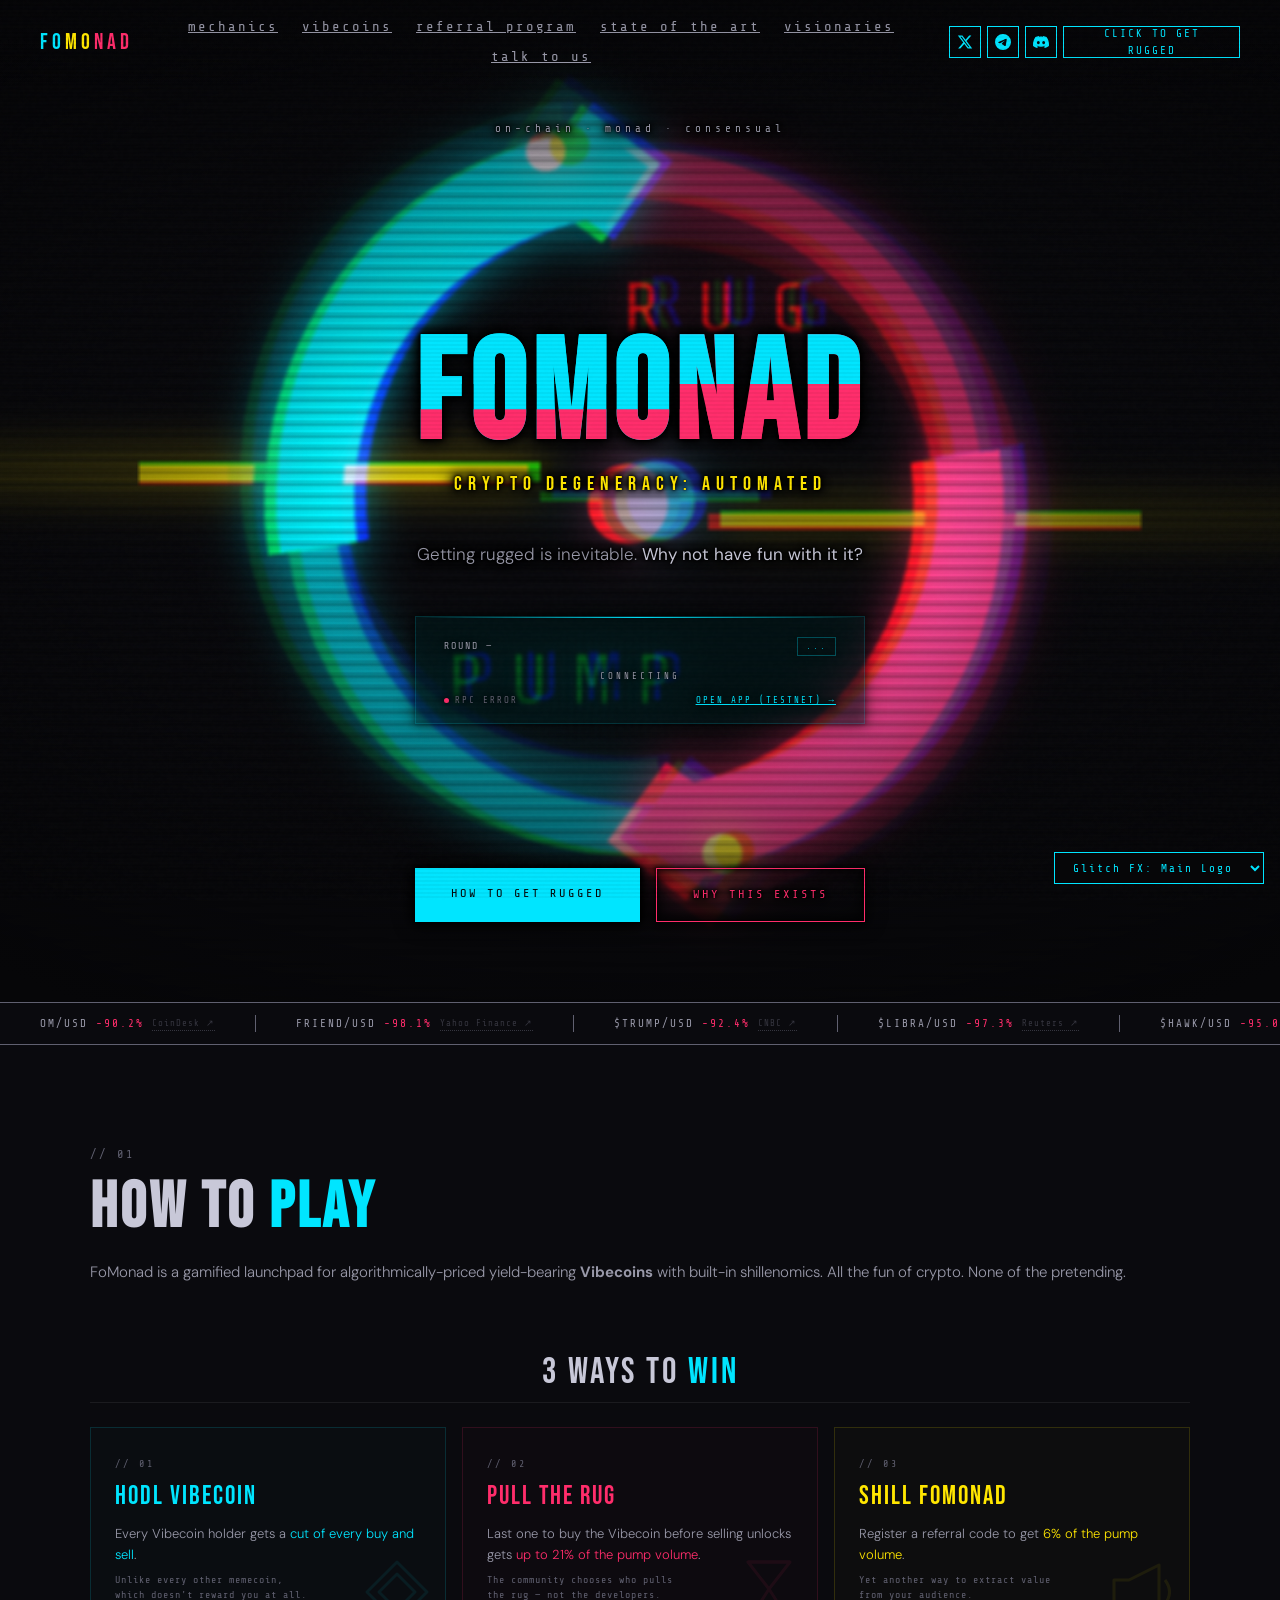
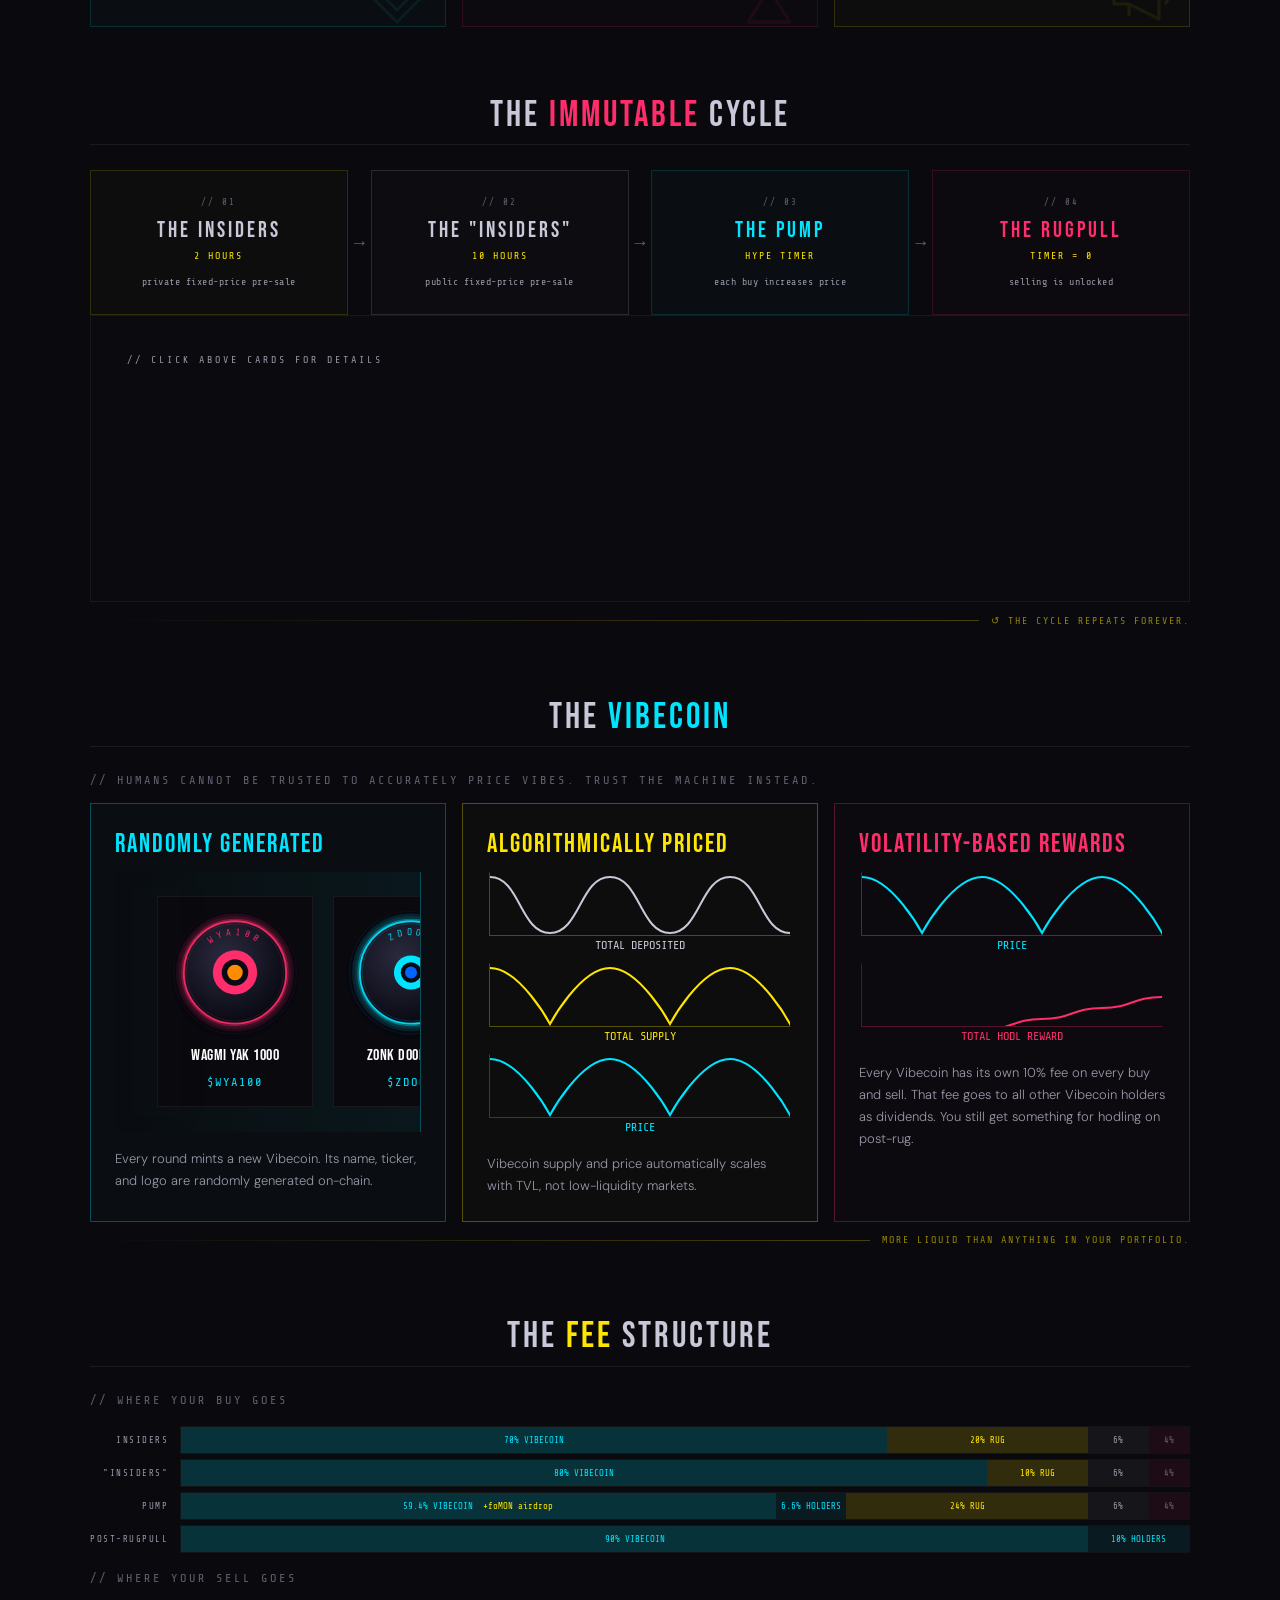
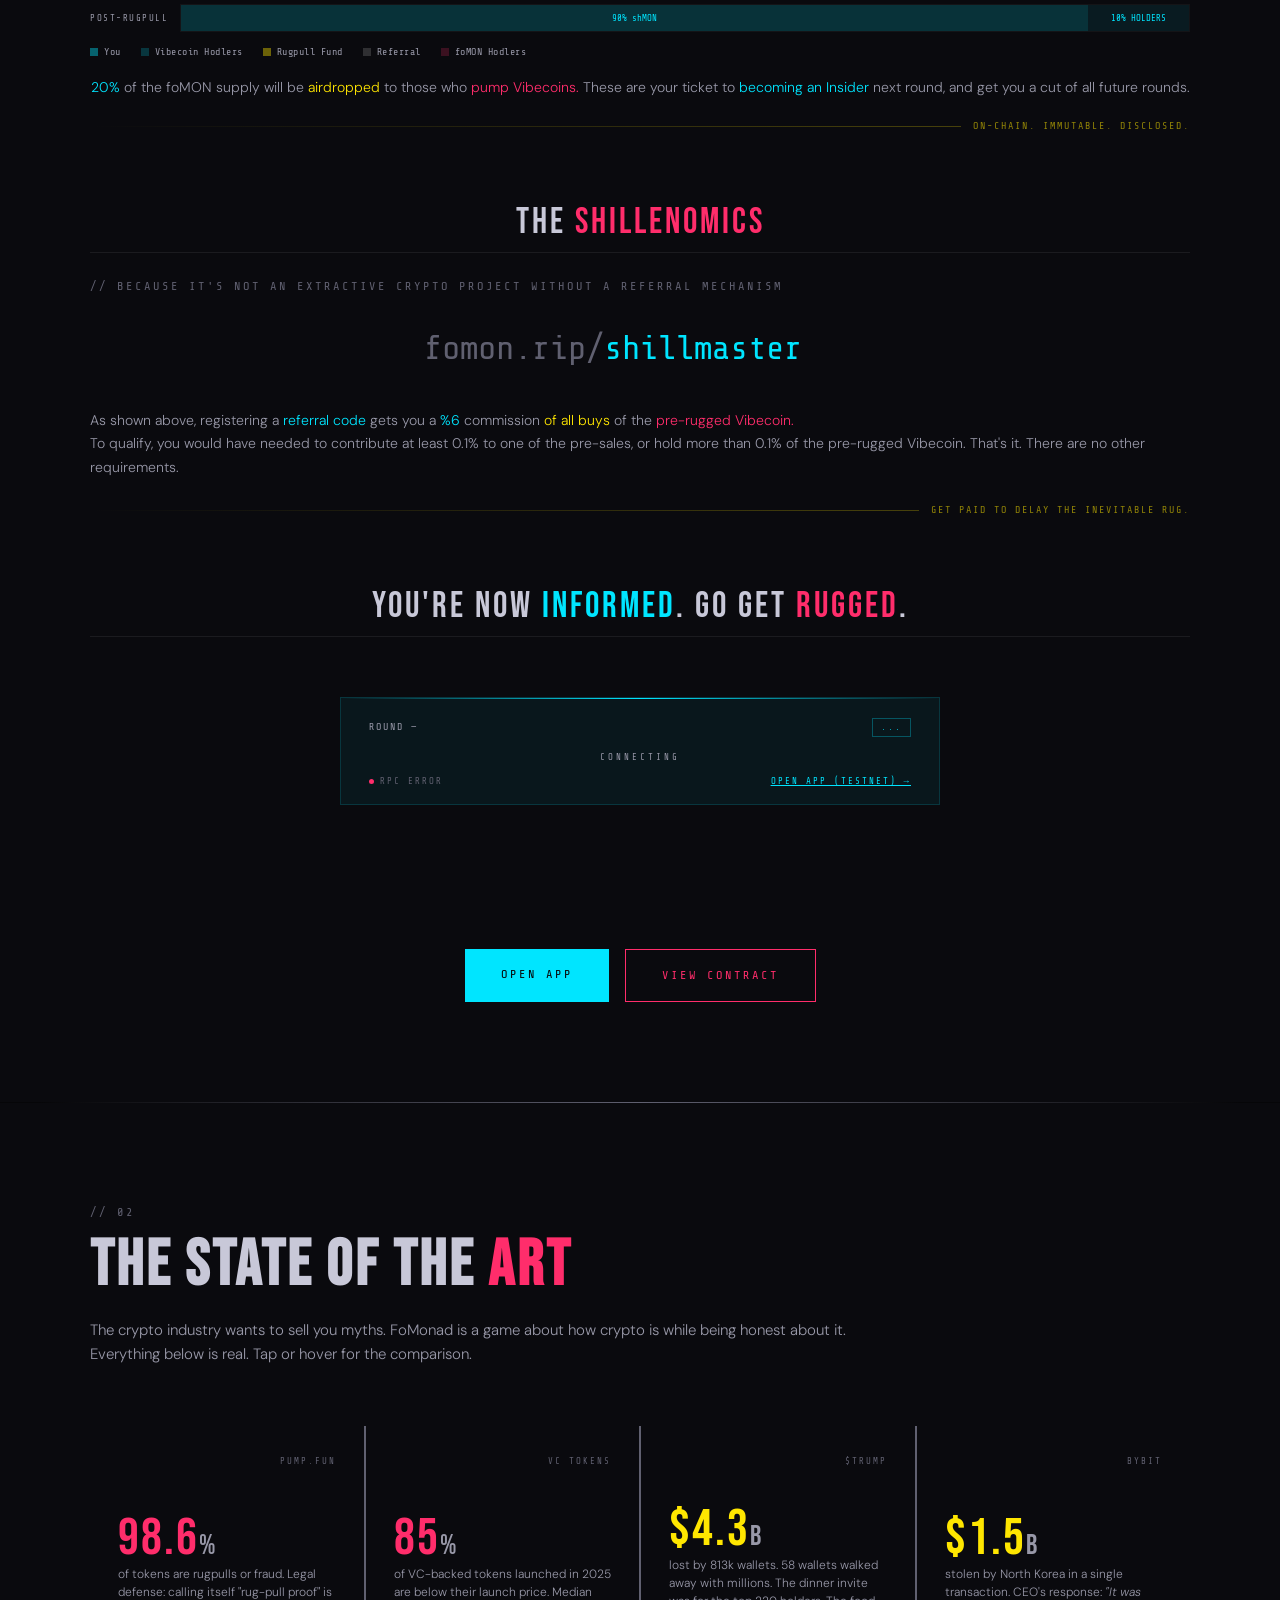
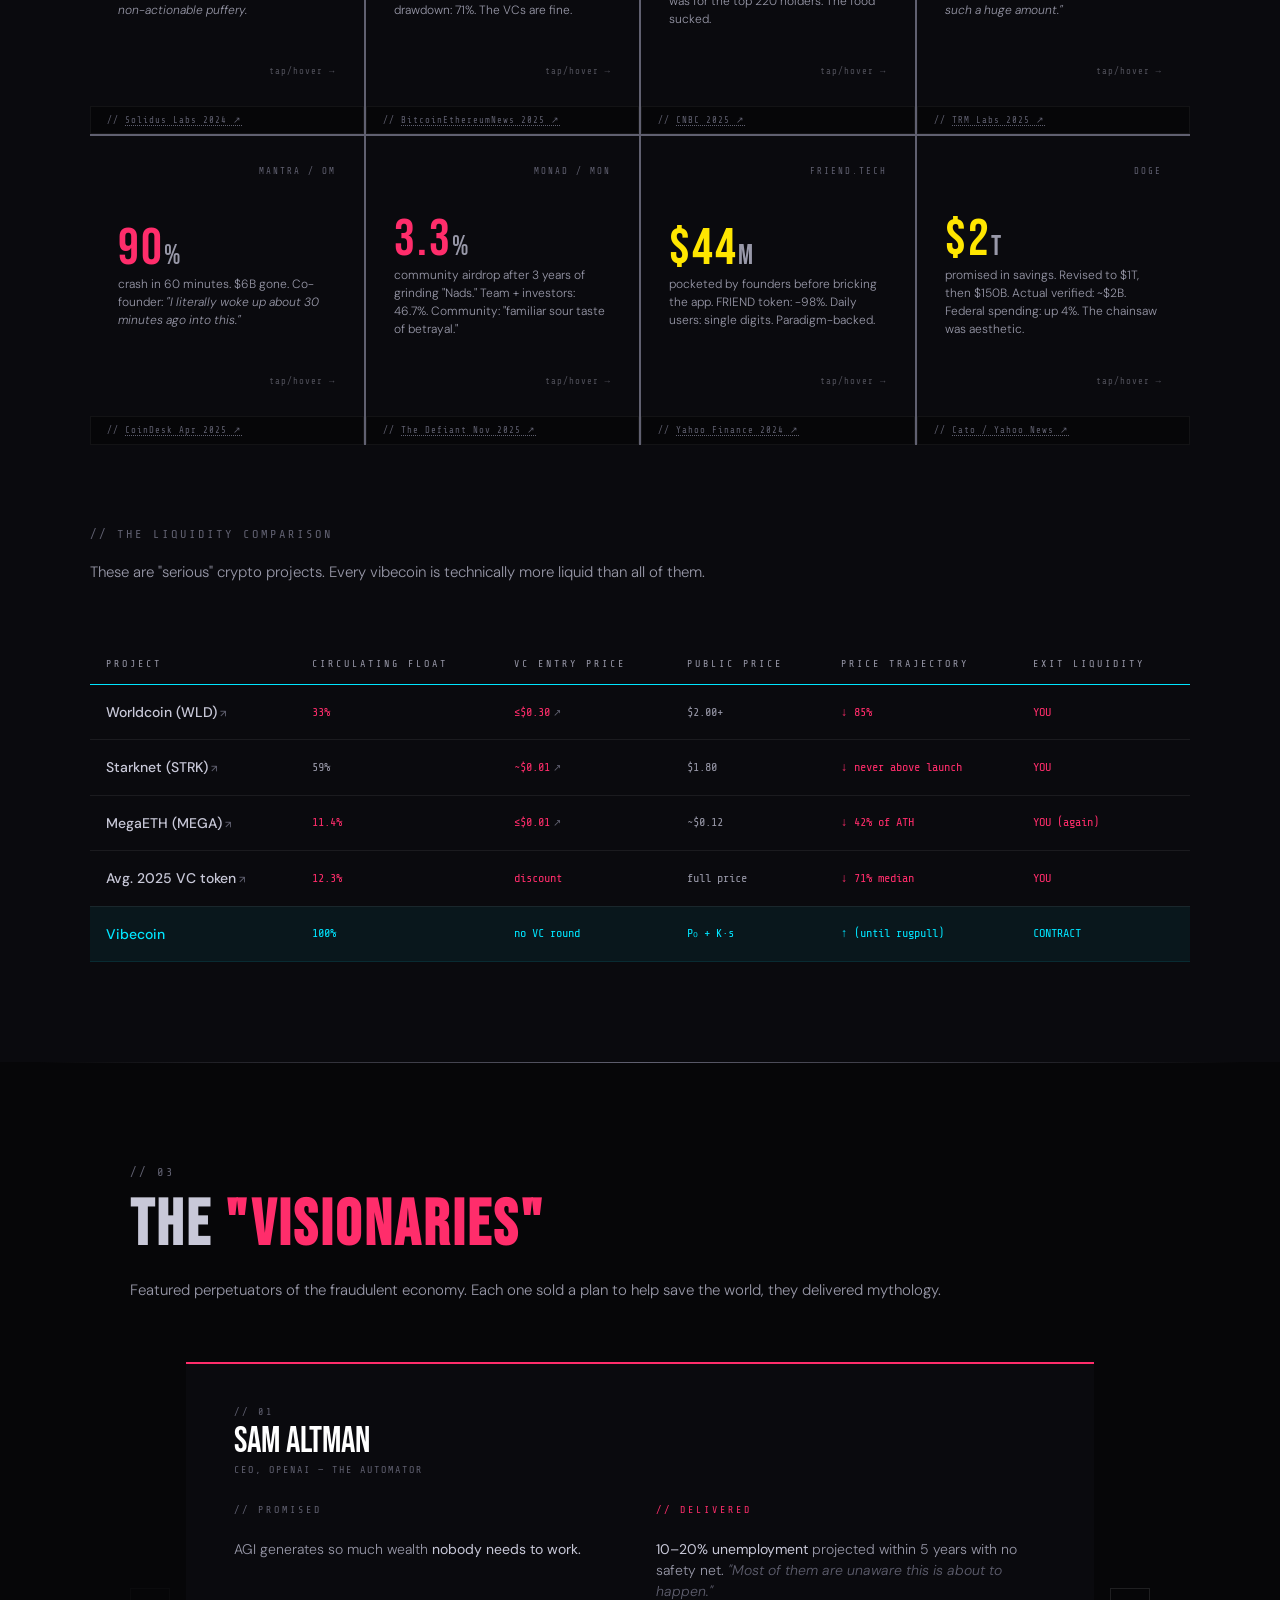
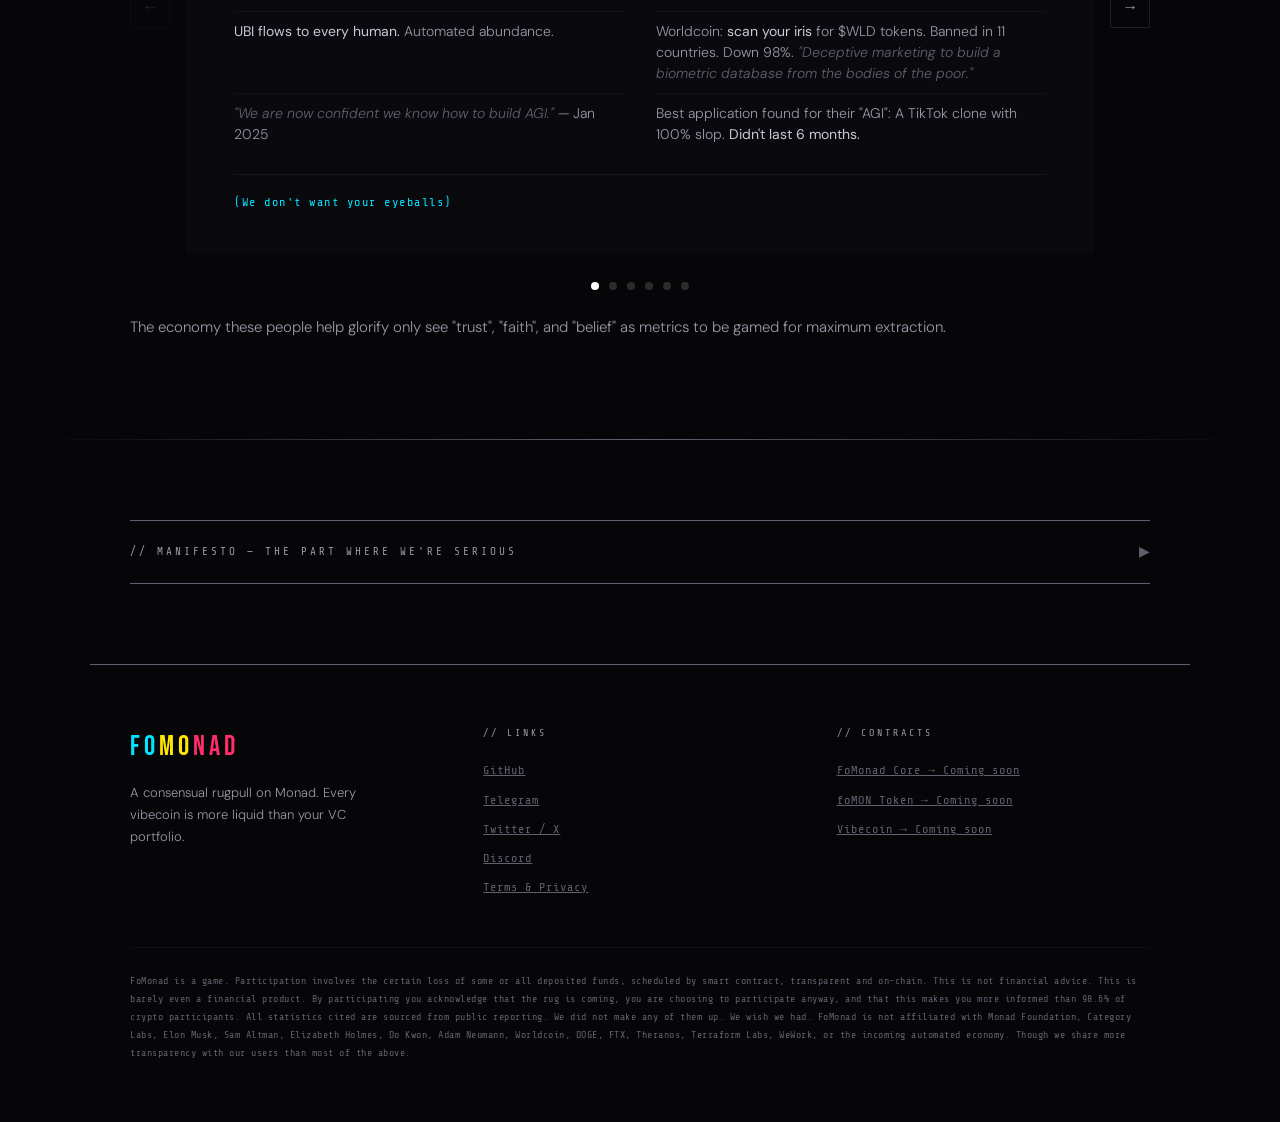
==== commit b636b5c7: "fix MegaETH fundraising citation" ====
--- a/index.html
+++ b/index.html
@@ -2345,7 +2345,7 @@
           <tr>
             <td class="project-name">MegaETH (MEGA)<a href="https://dropstab.com/coins/megaeth" class="table-cite" target="_blank" rel="noopener">↗</a></td>
             <td class="bad">11.4%</td>
-            <td class="bad">~$0.02<a href="https://audit.tokenomics.com/tokenomics/monad" class="table-cite" target="_blank" rel="noopener">↗</a></td>
+            <td class="bad">≤$0.01<a href="https://dropstab.com/coins/megaeth/fundraising" class="table-cite" target="_blank" rel="noopener">↗</a></td>
             <td class="meh">~$0.12</td>
             <td class="bad">↓ 42% of ATH</td>
             <td class="bad">YOU (again)</td>
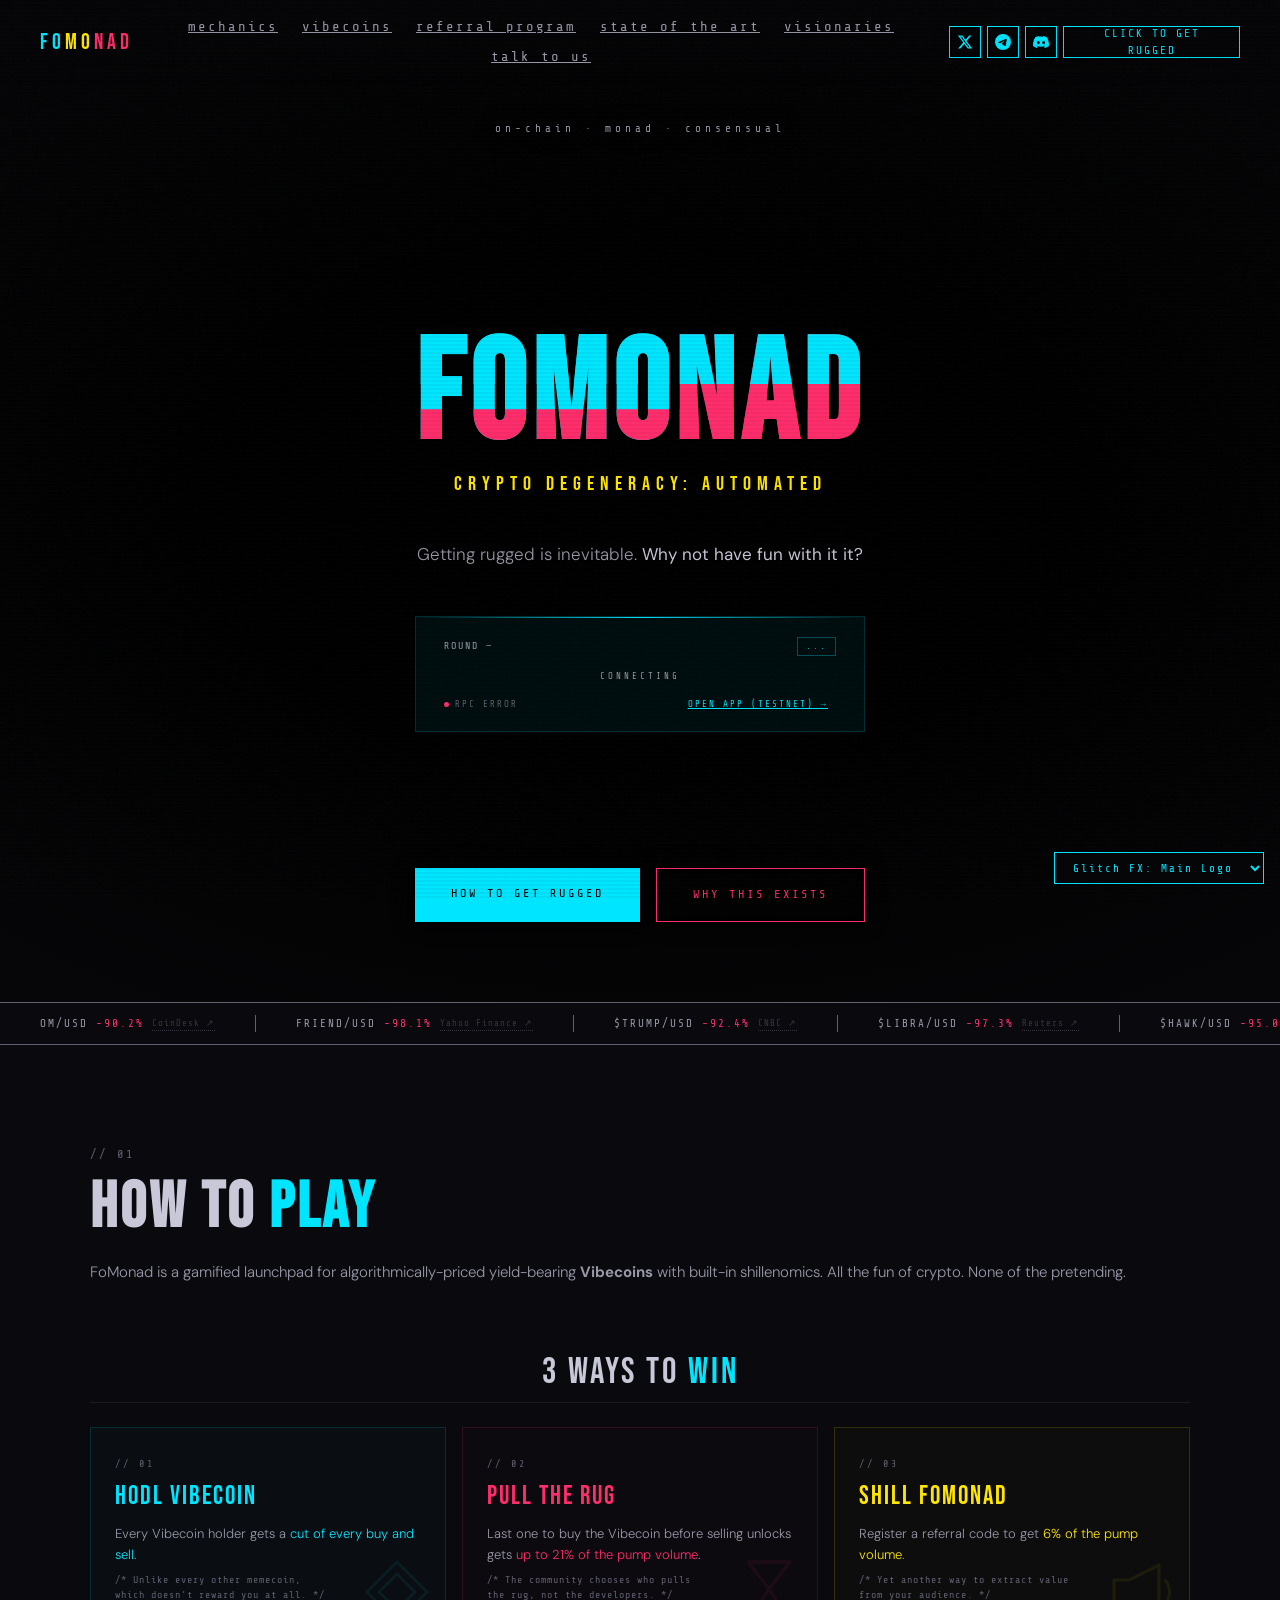
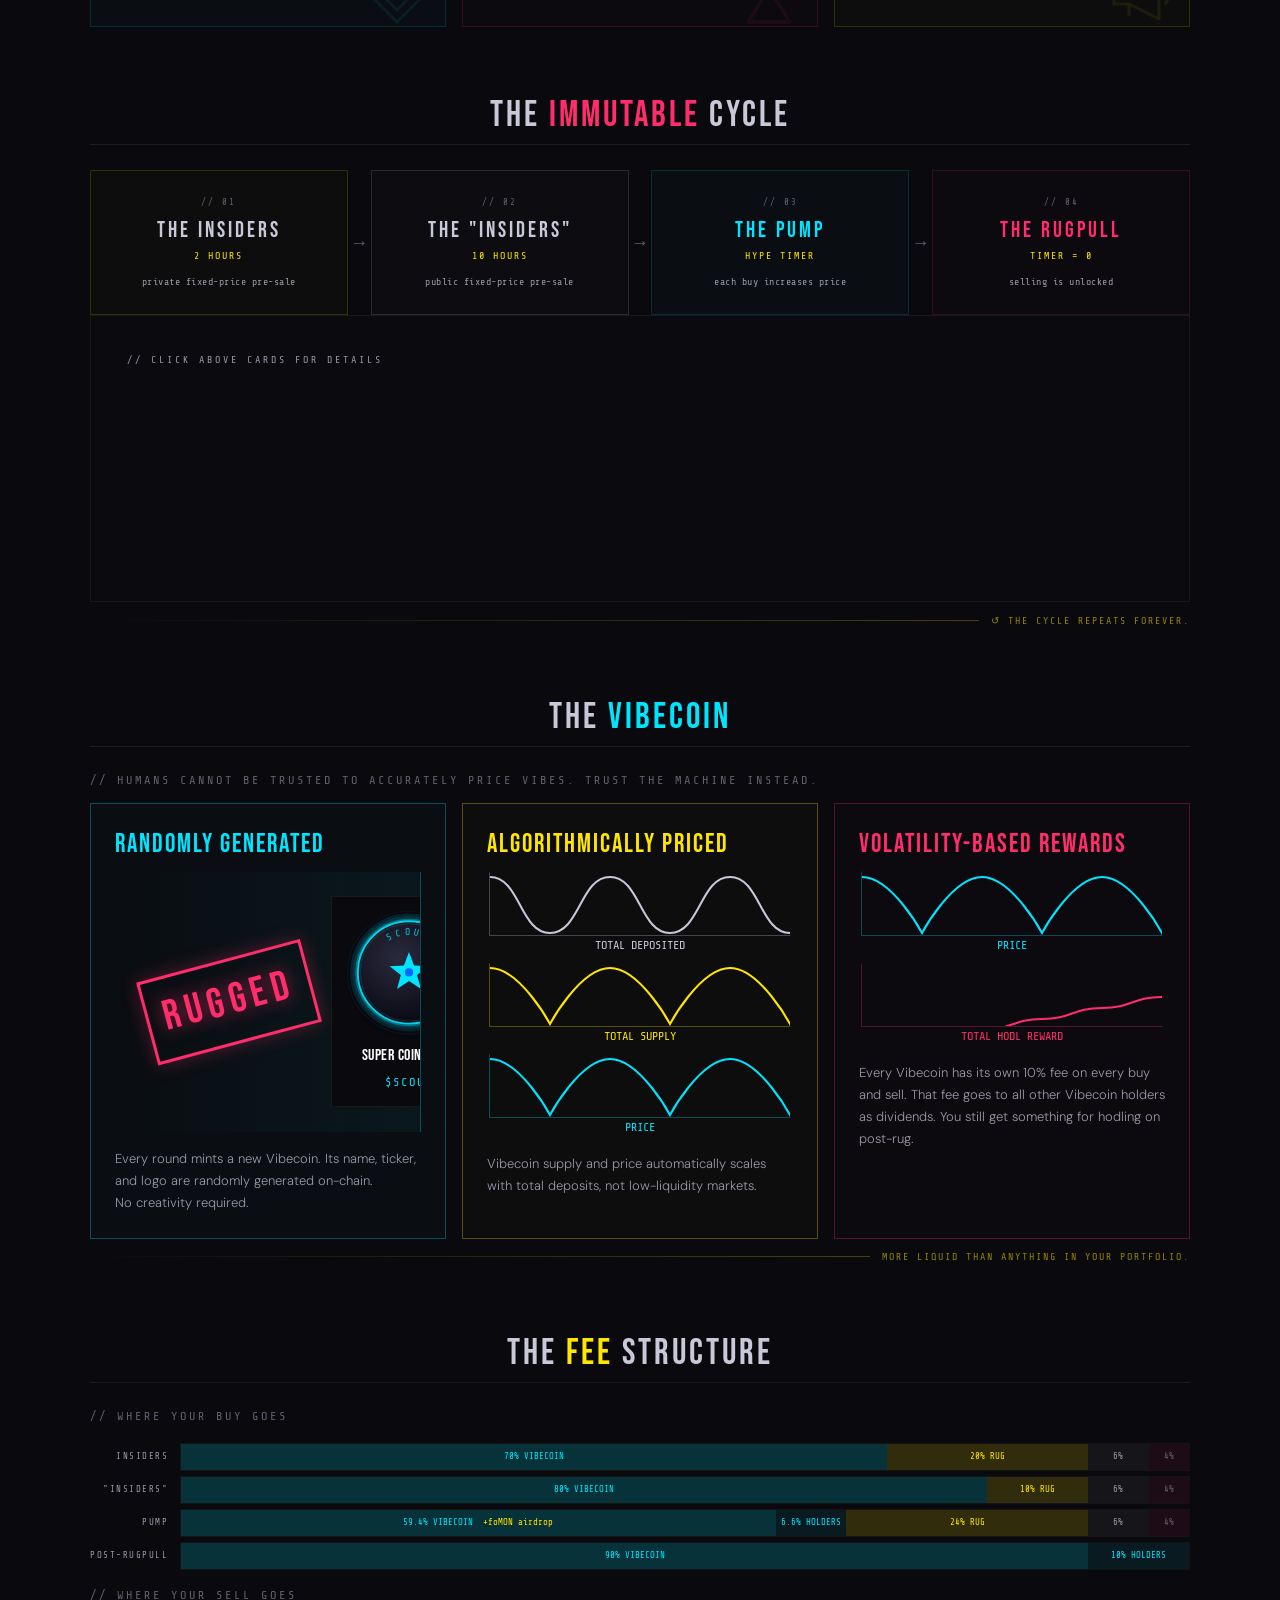
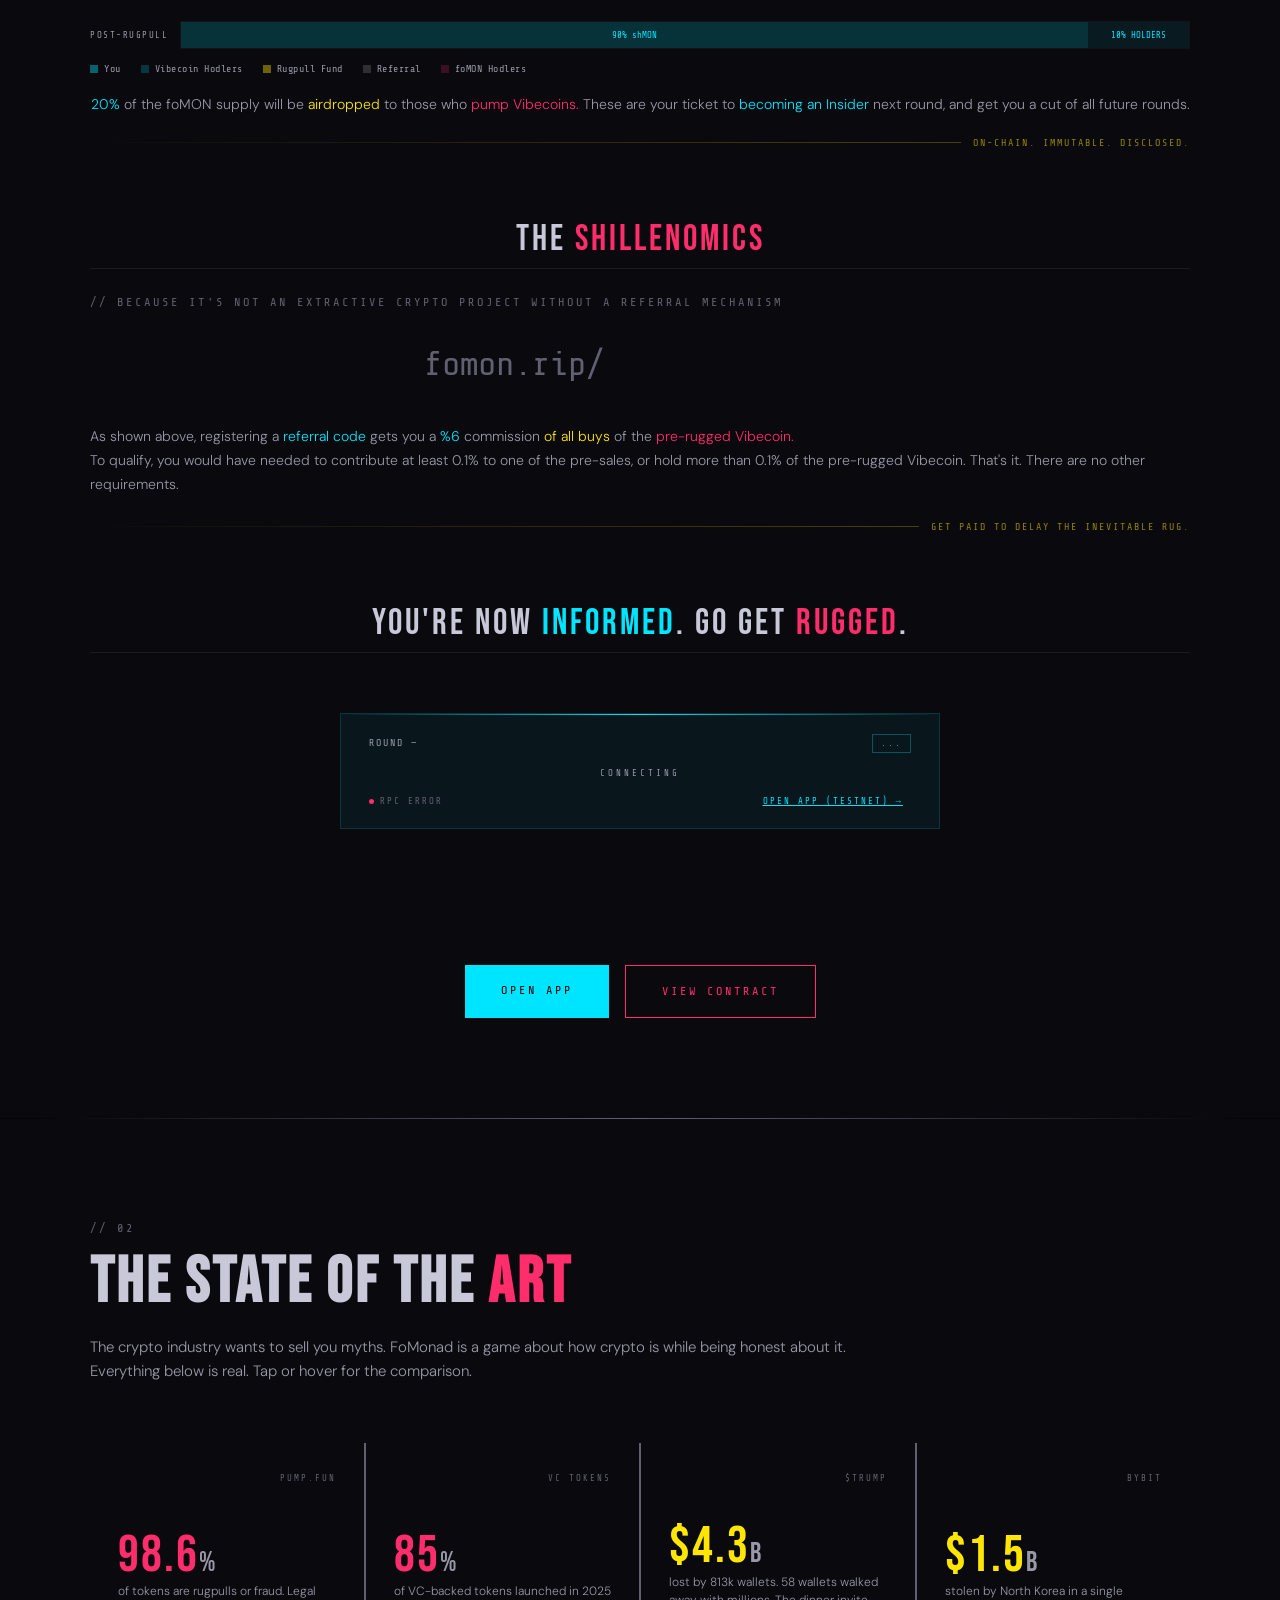
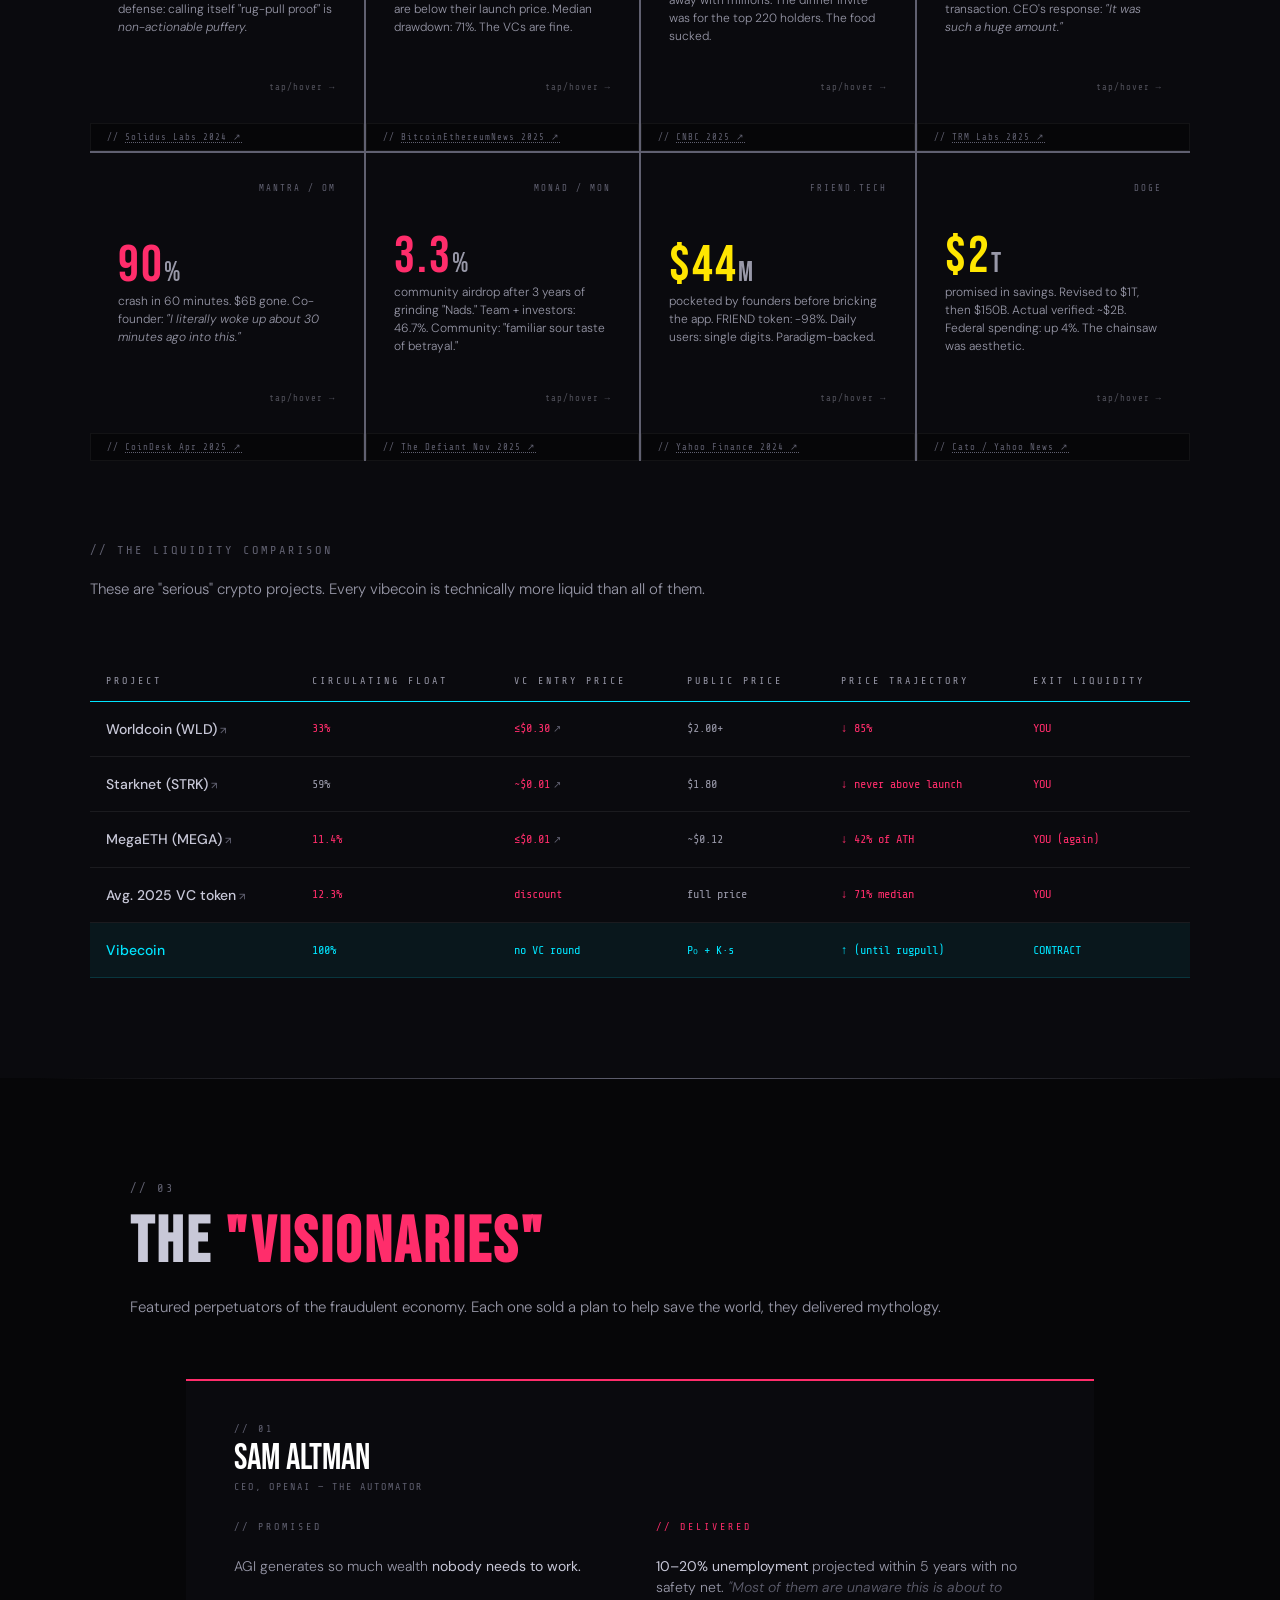
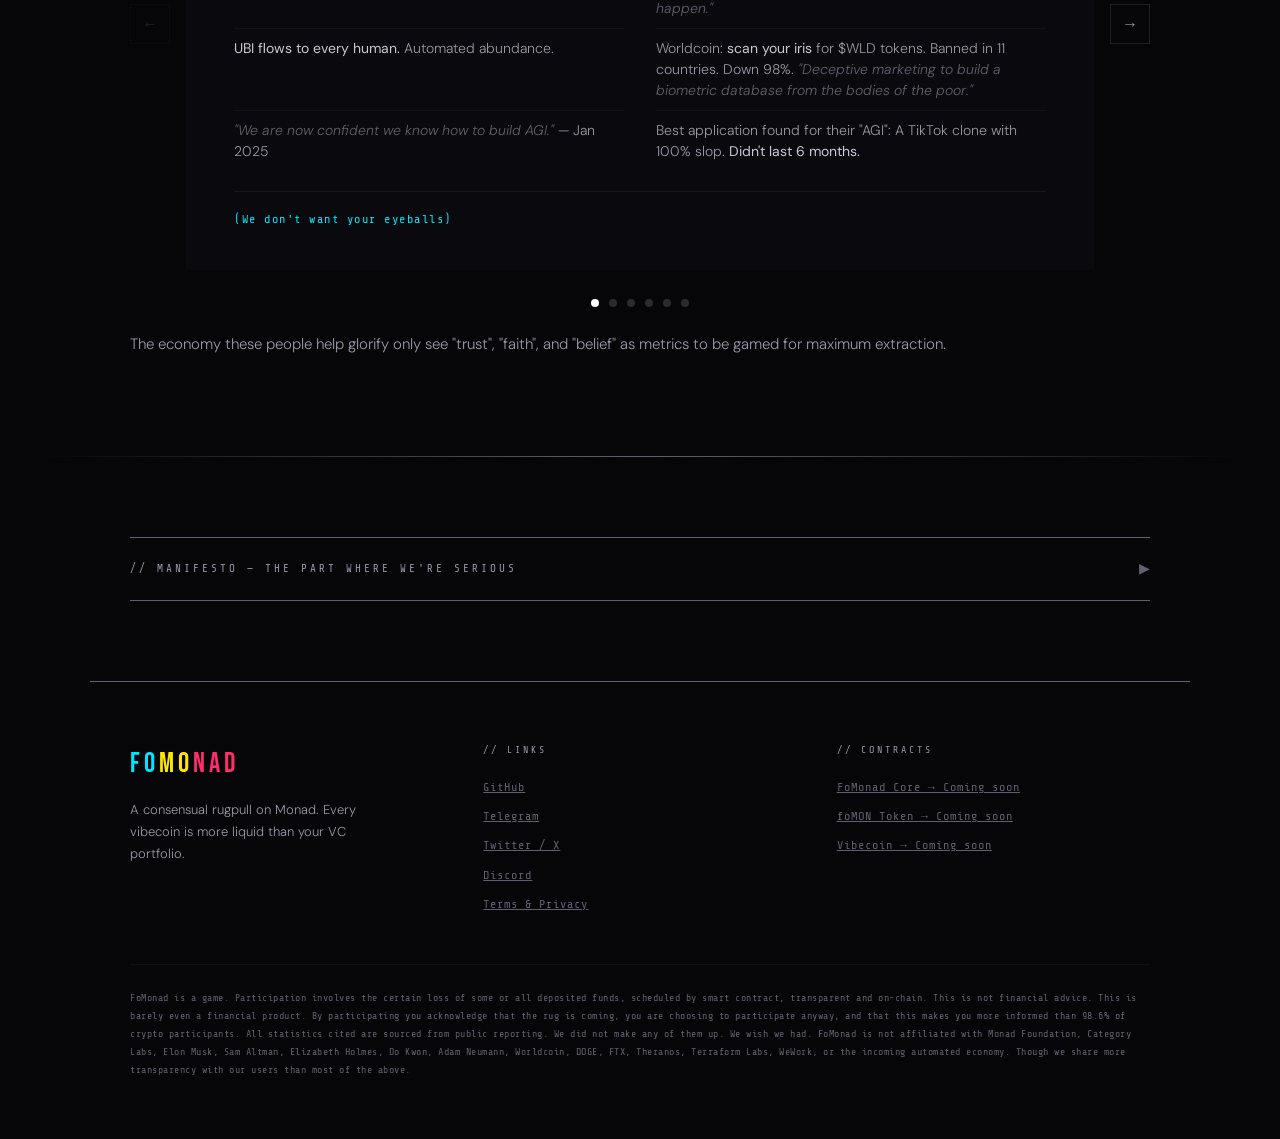
==== commit 9cb2d18c: "minor rewords, update rugpad_testnet to d6066217847e49726be4b6d8951c643f9cce5883" ====
--- a/index.html
+++ b/index.html
@@ -1757,7 +1757,7 @@
       <div class="win-card-num">// 01</div>
       <div class="win-card-title">HODL VIBECOIN</div>
       <div class="win-card-body">Every Vibecoin holder gets a <span class="cyan">cut of every buy and sell</span>.</div>
-      <div class="win-card-aside">Unlike every other memecoin,<br>which doesn't reward you at all.</div>
+      <div class="win-card-aside">/* Unlike every other memecoin,<br>which doesn't reward you at all. */</div>
       <svg class="win-card-icon" viewBox="0 0 24 24" fill="none" stroke="currentColor" stroke-width="1" stroke-linejoin="round">
         <polygon points="12,2 22,12 12,22 2,12"/>
         <polygon points="12,6 18,12 12,18 6,12"/>
@@ -1768,7 +1768,7 @@
       <div class="win-card-num">// 02</div>
       <div class="win-card-title">PULL THE RUG</div>
       <div class="win-card-body">Last one to buy the Vibecoin before selling unlocks gets <span class="red">up to 21% of the pump volume</span>.</div>
-      <div class="win-card-aside">The community chooses who pulls<br>the rug — not the developers.</div>
+      <div class="win-card-aside">/* The community chooses who pulls<br>the rug, not the developers. */</div>
       <svg class="win-card-icon" viewBox="0 0 24 24" fill="none" stroke="currentColor" stroke-width="1" stroke-linejoin="round">
         <path d="M5,2 H19 L12,11 L19,22 H5 L12,11 Z"/>
         <line x1="5" y1="2" x2="19" y2="2"/>
@@ -1780,7 +1780,7 @@
       <div class="win-card-num">// 03</div>
       <div class="win-card-title">SHILL FOMONAD</div>
       <div class="win-card-body">Register a referral code to get <span class="yellow">6% of the pump volume</span>.</div>
-      <div class="win-card-aside">Yet another way to extract value<br>from your audience.</div>
+      <div class="win-card-aside">/* Yet another way to extract value<br>from your audience. */</div>
       <svg class="win-card-icon" viewBox="0 0 24 24" fill="none" stroke="currentColor" stroke-width="1" stroke-linejoin="round">
         <path d="M3,8 H8 L18,3 V21 L8,16 H3 V8 Z"/>
         <path d="M8,16 V20"/>
@@ -1810,7 +1810,7 @@
       <div class="loop-detail-desc">
         <ul>
           <li>First pre-sale before the vibecoin is generated.</li>
-          <li>Lowest possible price before the rugpull.</li>
+          <li>Lowest possible price before <a href="#mechanic_phase_4">the rugpull</a>.</li>
           <li>foMON holders all buy in at the same price. (You can get foMON by participating in <a href="#mechanic_phase_3">the pump</a>)</li>
           <li>If you contributed more than 0.1% of this pre-sale, you can register a <a href="#referrals">referral code</a>.</li>
         </ul>
@@ -1830,7 +1830,7 @@
       <div class="loop-detail-desc">
         <ul>
           <li>Final pre-sale before the vibecoin is generated.</li>
-          <li>Second-lowest possible price before the rugpull.</li>
+          <li>Second-lowest possible price before <a href="#mechanic_phase_4">the rugpull</a>.</li>
           <li>Everyone buys in at the same price before the pump.</li>
           <li>If you contributed more than 0.1% of this pre-sale, you can register a <a href="#referrals">referral code</a>.</li>
         </ul>
@@ -1872,7 +1872,7 @@
           <li>Selling is now unlocked. This is where you exit.</li>
           <li>The last buyer a.k.a. the rugpuller gets their prize, 90% of the rug fund. (No liquidity is removed from the Vibecoin)</li>
           <li>Vibecoin holders get a 10% cut of every subsequent buy and sell.</li>
-          <li>The remaining 10% of the rug fund seeds the next cycle, which foMON holders can now start.</li>
+          <li>The remaining 10% of the rug fund seeds the next cycle, which foMON holders (airdropped during <a href="#mechanic_phase_3">the pump</a>) can now start.</li>
         </ul>
       </div>
     </div>
@@ -1894,7 +1894,7 @@
         <div id="vibecoin_belt"></div>
         <div id="vibecoin_stamp"><span>RUGGED</span></div>
       </div>
-      <div class="vibecoin-card-desc">Every round mints a new Vibecoin. Its name, ticker, and logo are randomly generated on-chain.</div>
+      <div class="vibecoin-card-desc">Every round mints a new Vibecoin. Its name, ticker, and logo are randomly generated on-chain.<br>No creativity required.</div>
     </div>
     <div class="vibecoin-card y">
       <div class="vibecoin-card-title">ALGORITHMICALLY PRICED</div>
@@ -1913,7 +1913,7 @@
       </svg>
       <div class="vibecoin-card-plot-label">PRICE</div>
 
-      <div class="vibecoin-card-desc">Vibecoin supply and price automatically scales with TVL, not low-liquidity markets.</div>
+      <div class="vibecoin-card-desc">Vibecoin supply and price automatically scales with total deposits, not low-liquidity markets.<br></div>
     </div>
     <div class="vibecoin-card r">
       <div class="vibecoin-card-title">VOLATILITY-BASED REWARDS</div>
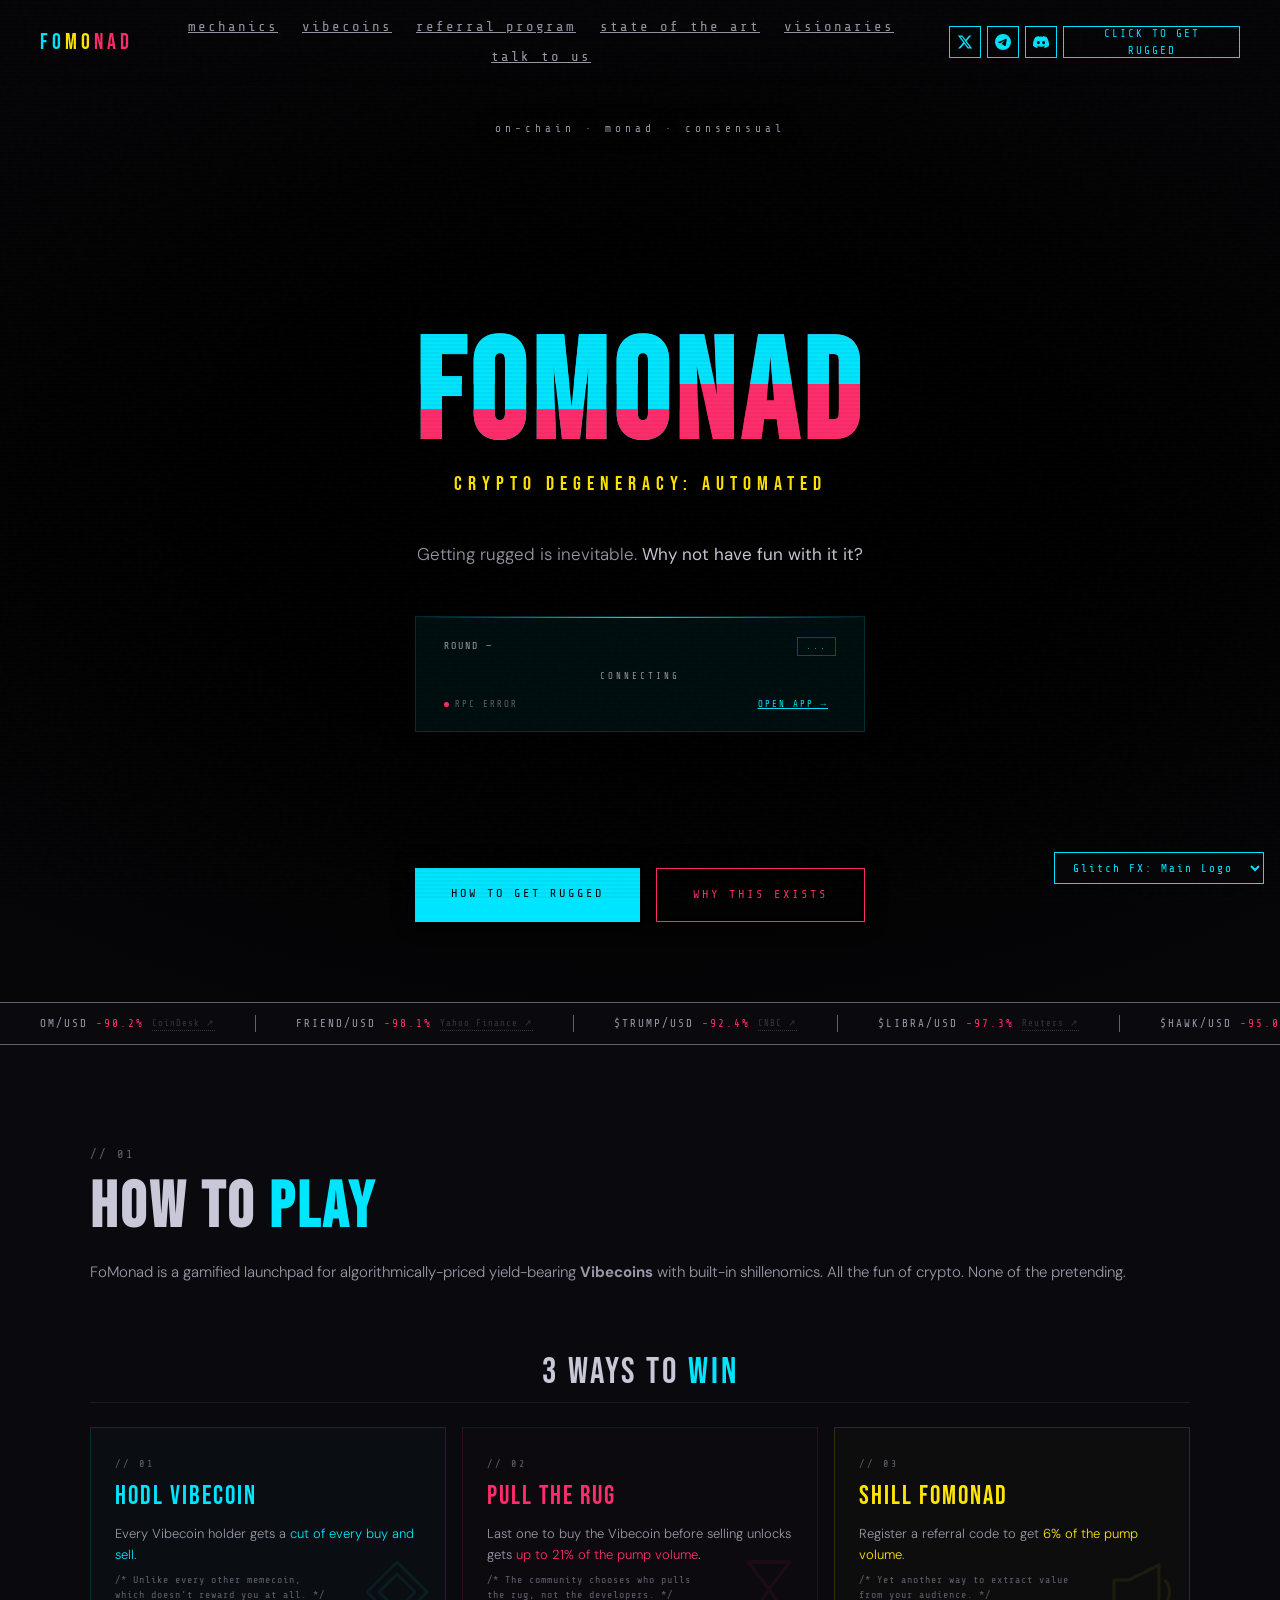
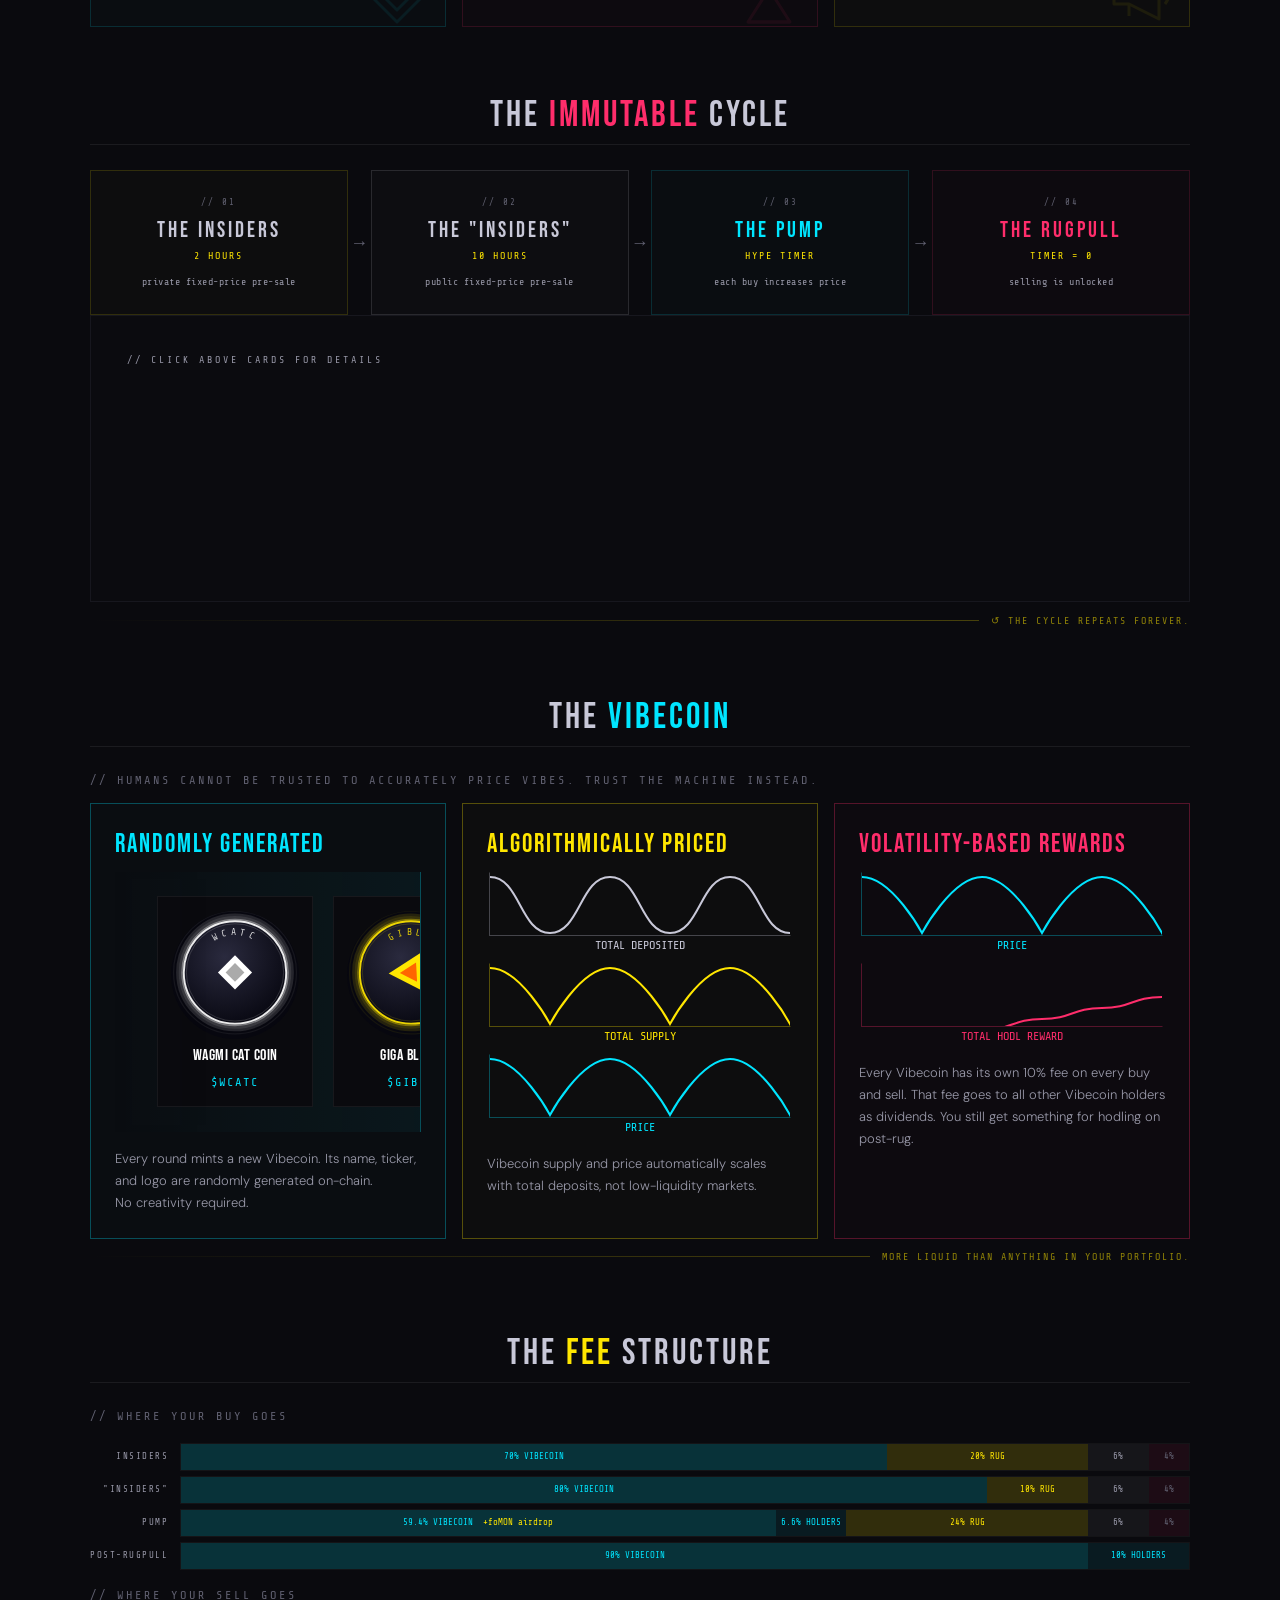
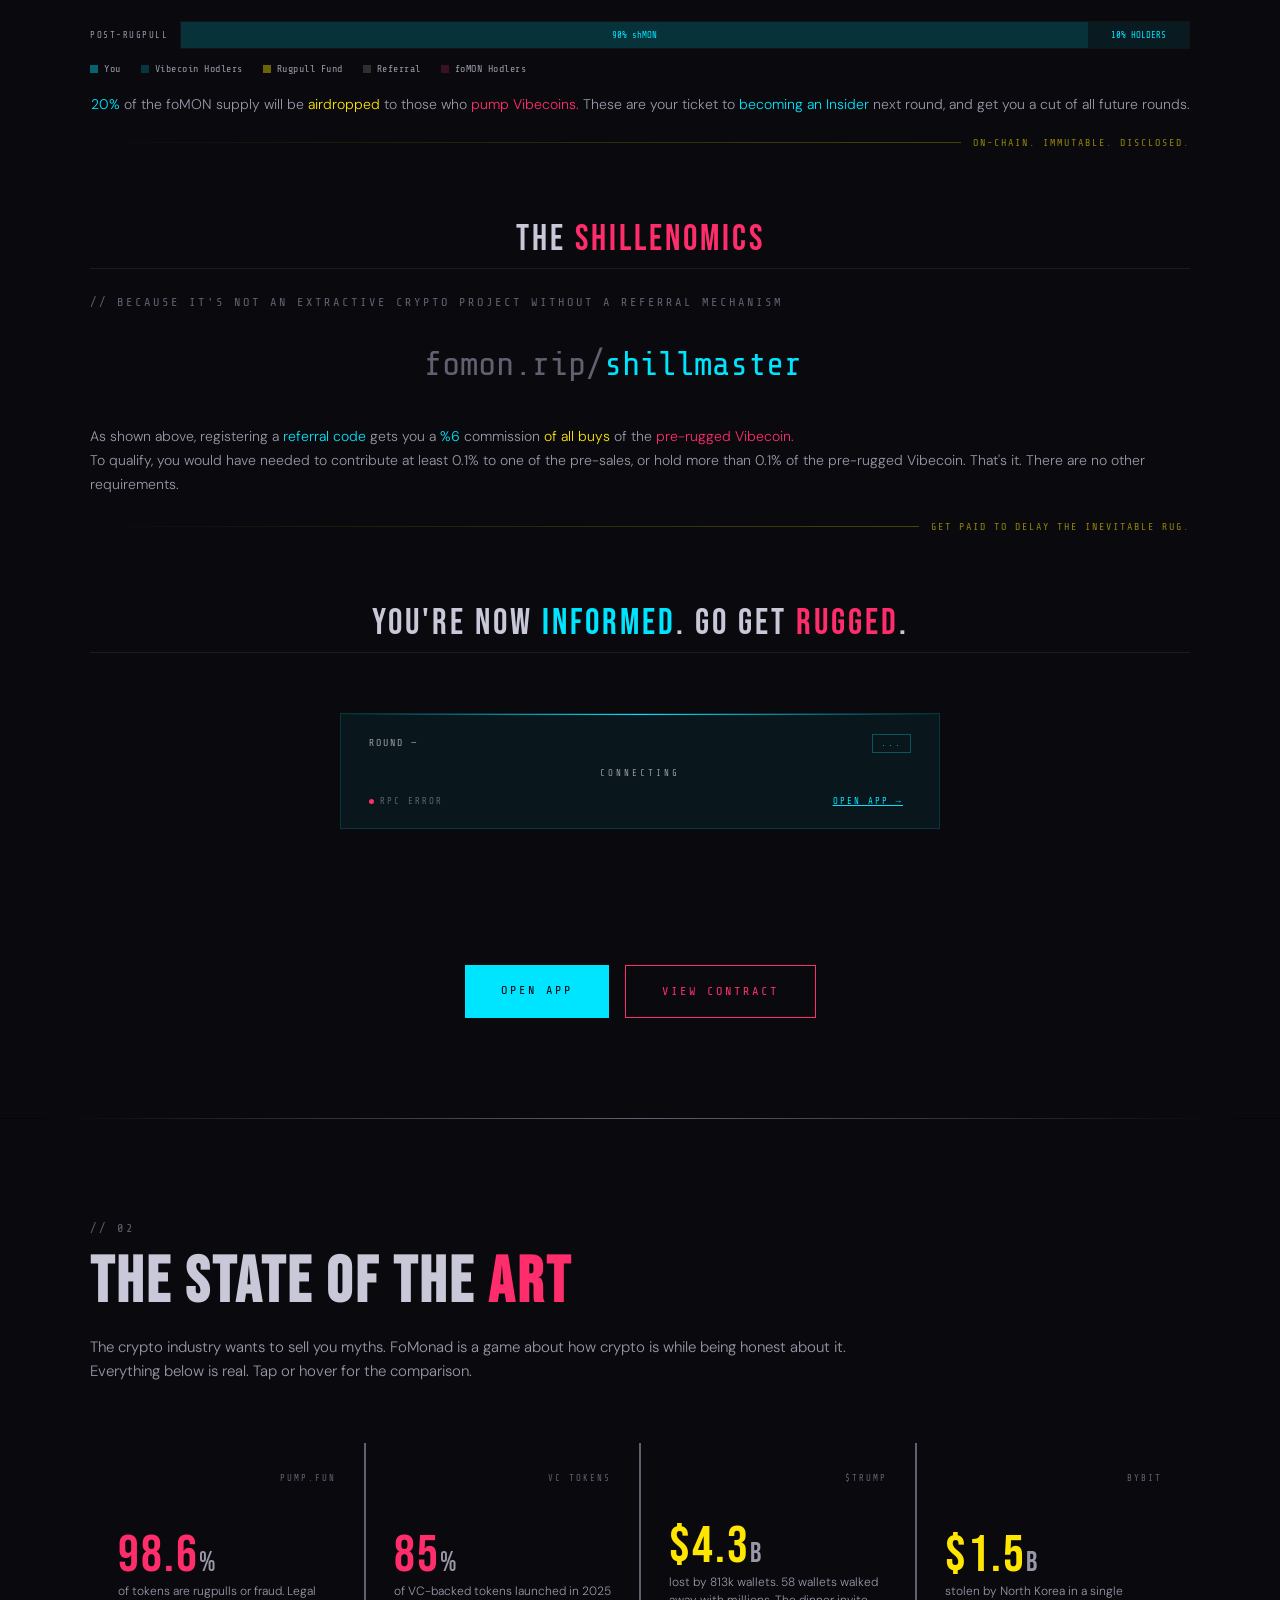
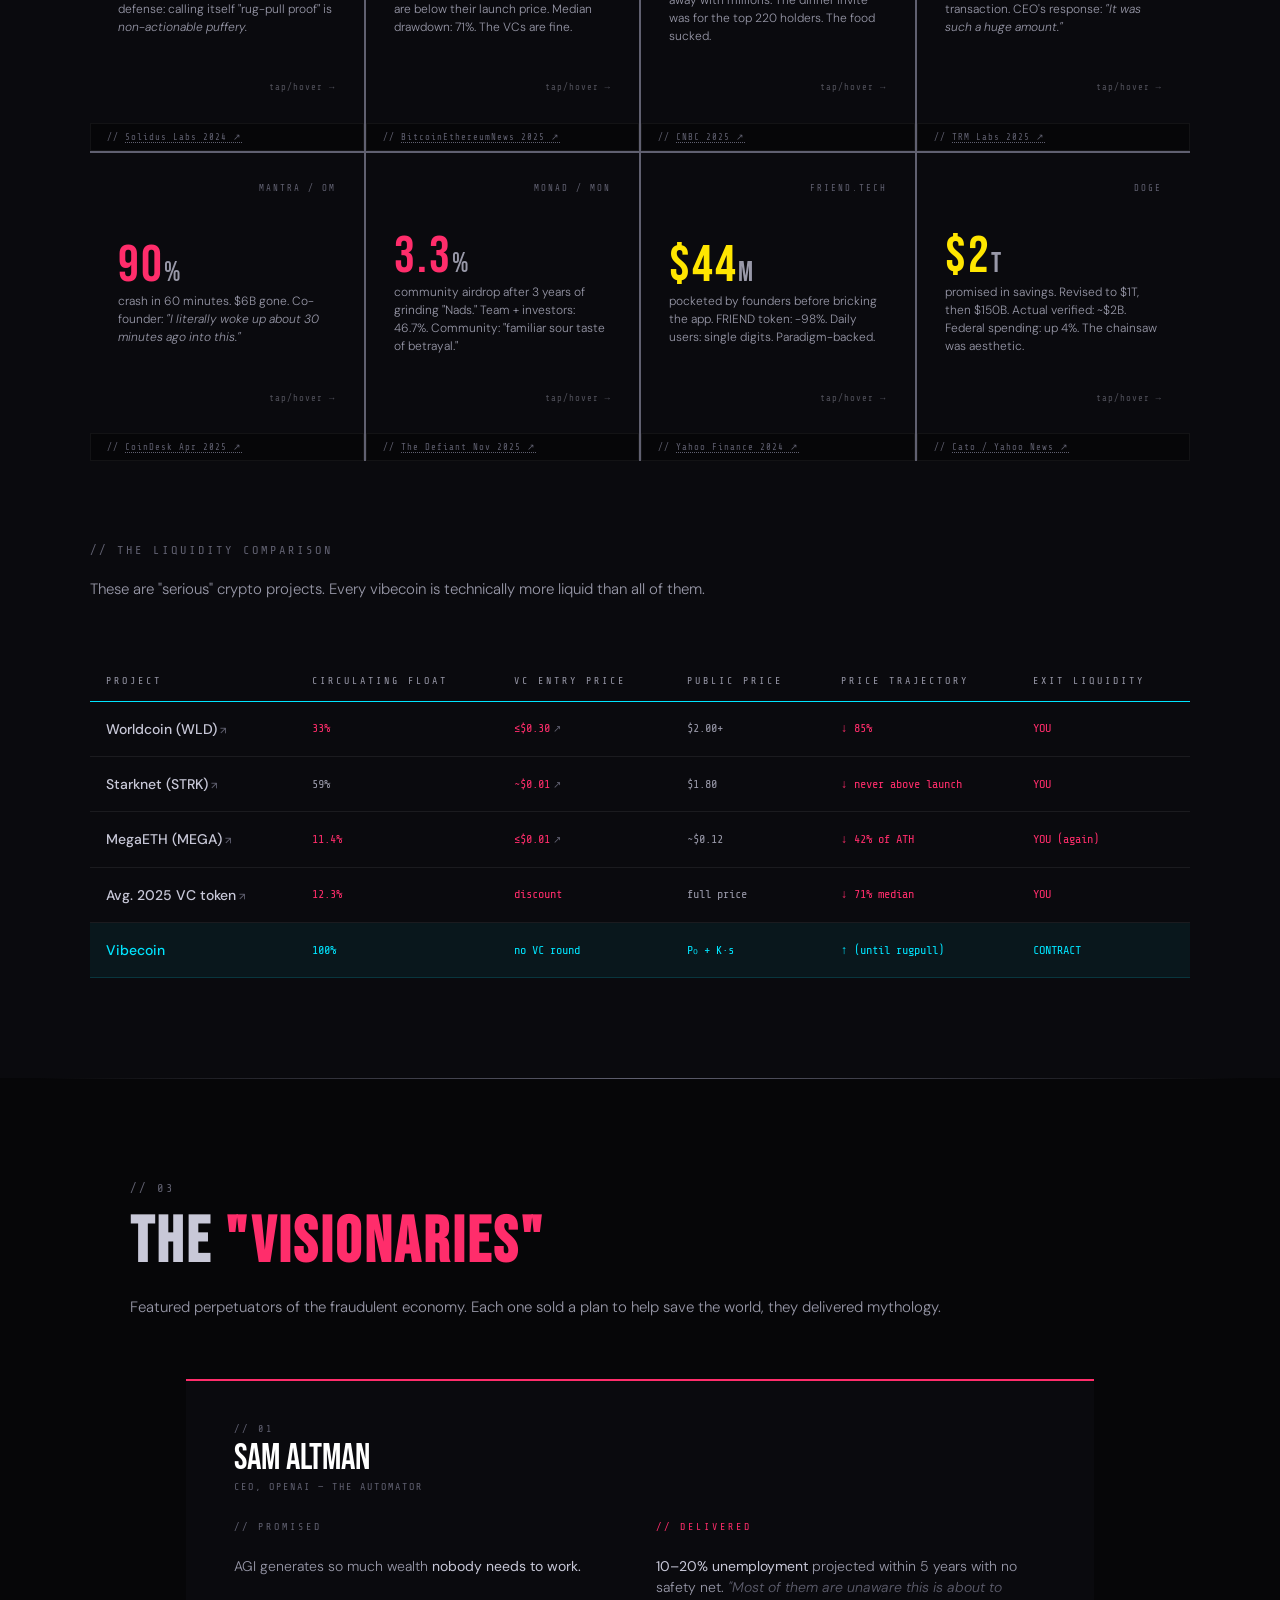
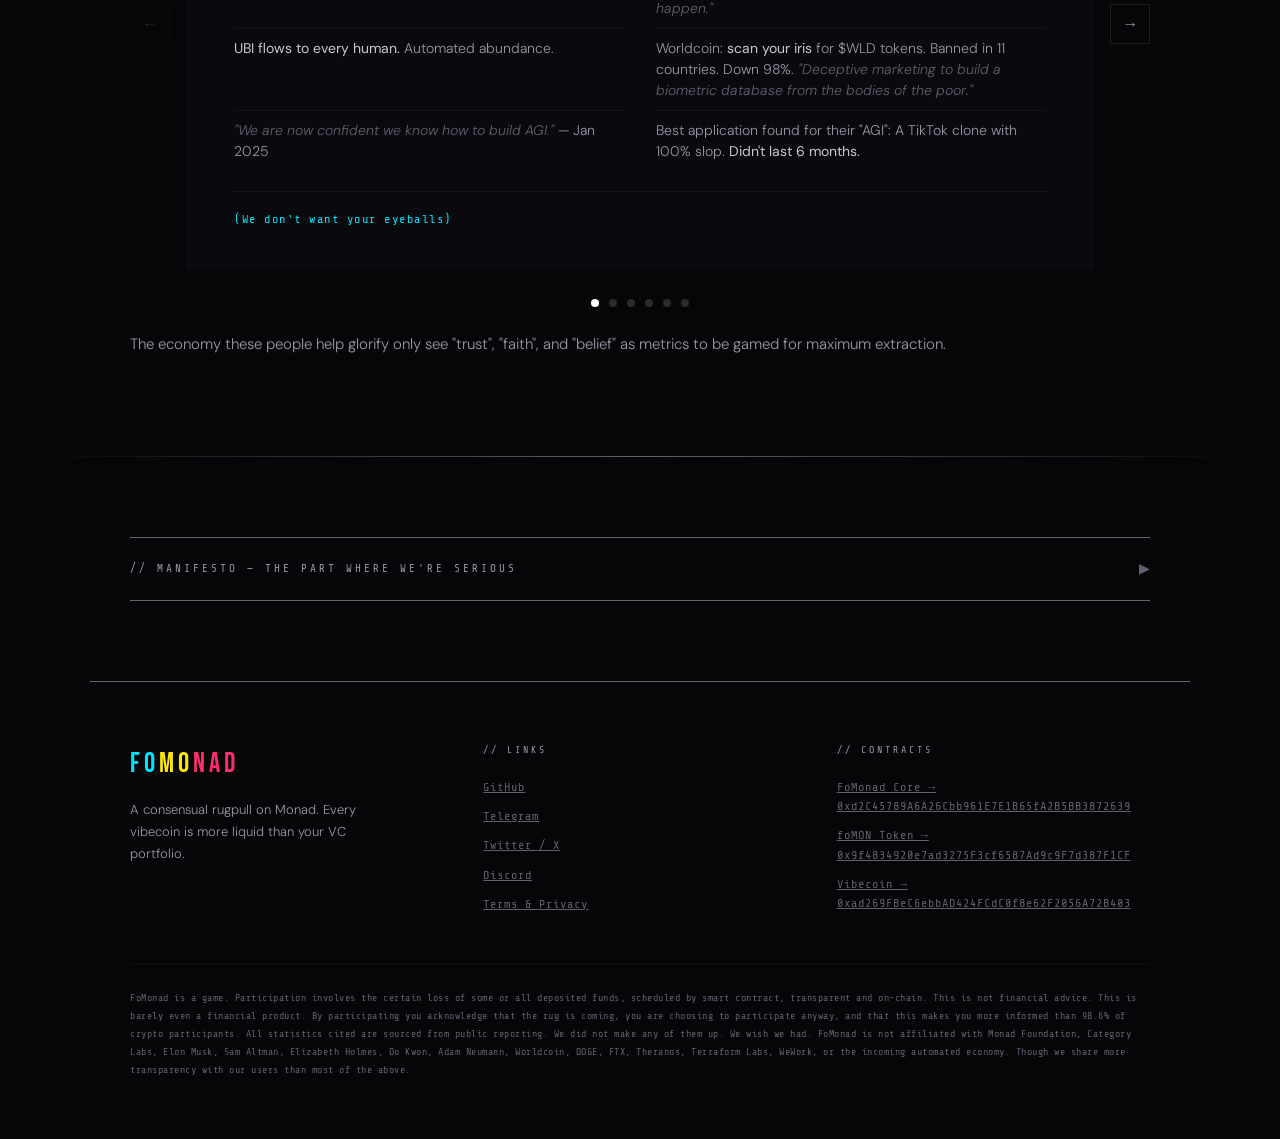
==== commit 94dac9d1: "add contract address" ====
--- a/index.html
+++ b/index.html
@@ -2636,9 +2636,9 @@
 
   <div>
     <div class="footer-col-title">// CONTRACTS</div>
-    <a href="./rugpad/" class="footer-link">FoMonad Core → Coming soon</a>
-    <a href="./rugpad/" class="footer-link">foMON Token → Coming soon</a>
-    <a href="./rugpad/" class="footer-link">Vibecoin → Coming soon</a>
+    <a href="https://monadvision.com/address/0xd2c45789a6a26cbb961e7e1b65fa2b5bb3872639" class="footer-link">FoMonad Core → 0xd2C45789A6A26Cbb961E7E1B65fA2B5BB3872639</a>
+    <a href="https://monadvision.com/address/0x9f4834920e7ad3275f3cf6587ad9c9f7d387f1cf" class="footer-link">foMON Token → 0x9f4834920e7ad3275F3cf6587Ad9c9F7d387F1CF</a>
+    <a href="https://monadvision.com/address/0xad269fbec6ebbad424fcdc0f8e62f2056a72b403" class="footer-link">Vibecoin → 0xad269FBeC6ebbAD424FCdC0f8e62F2056A72B403</a>
   </div>
 
   <div class="footer-disclaimer">
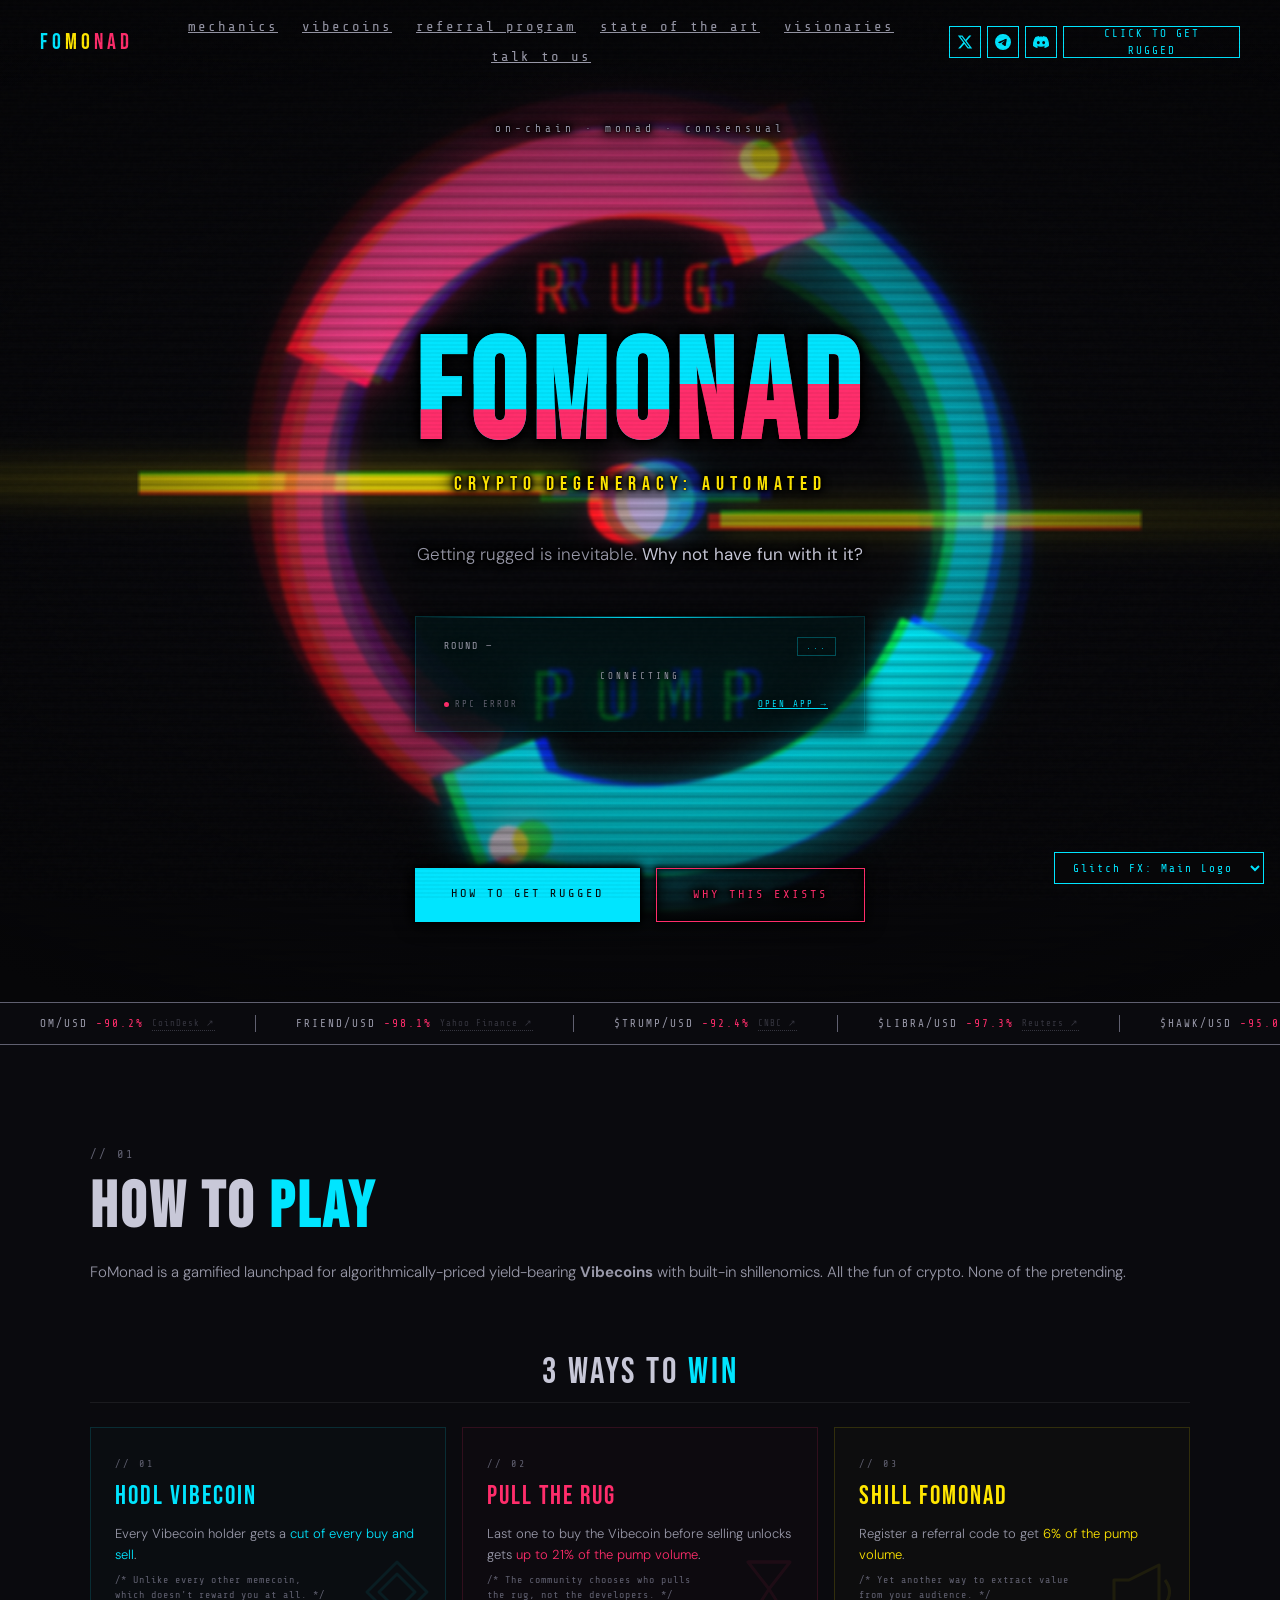
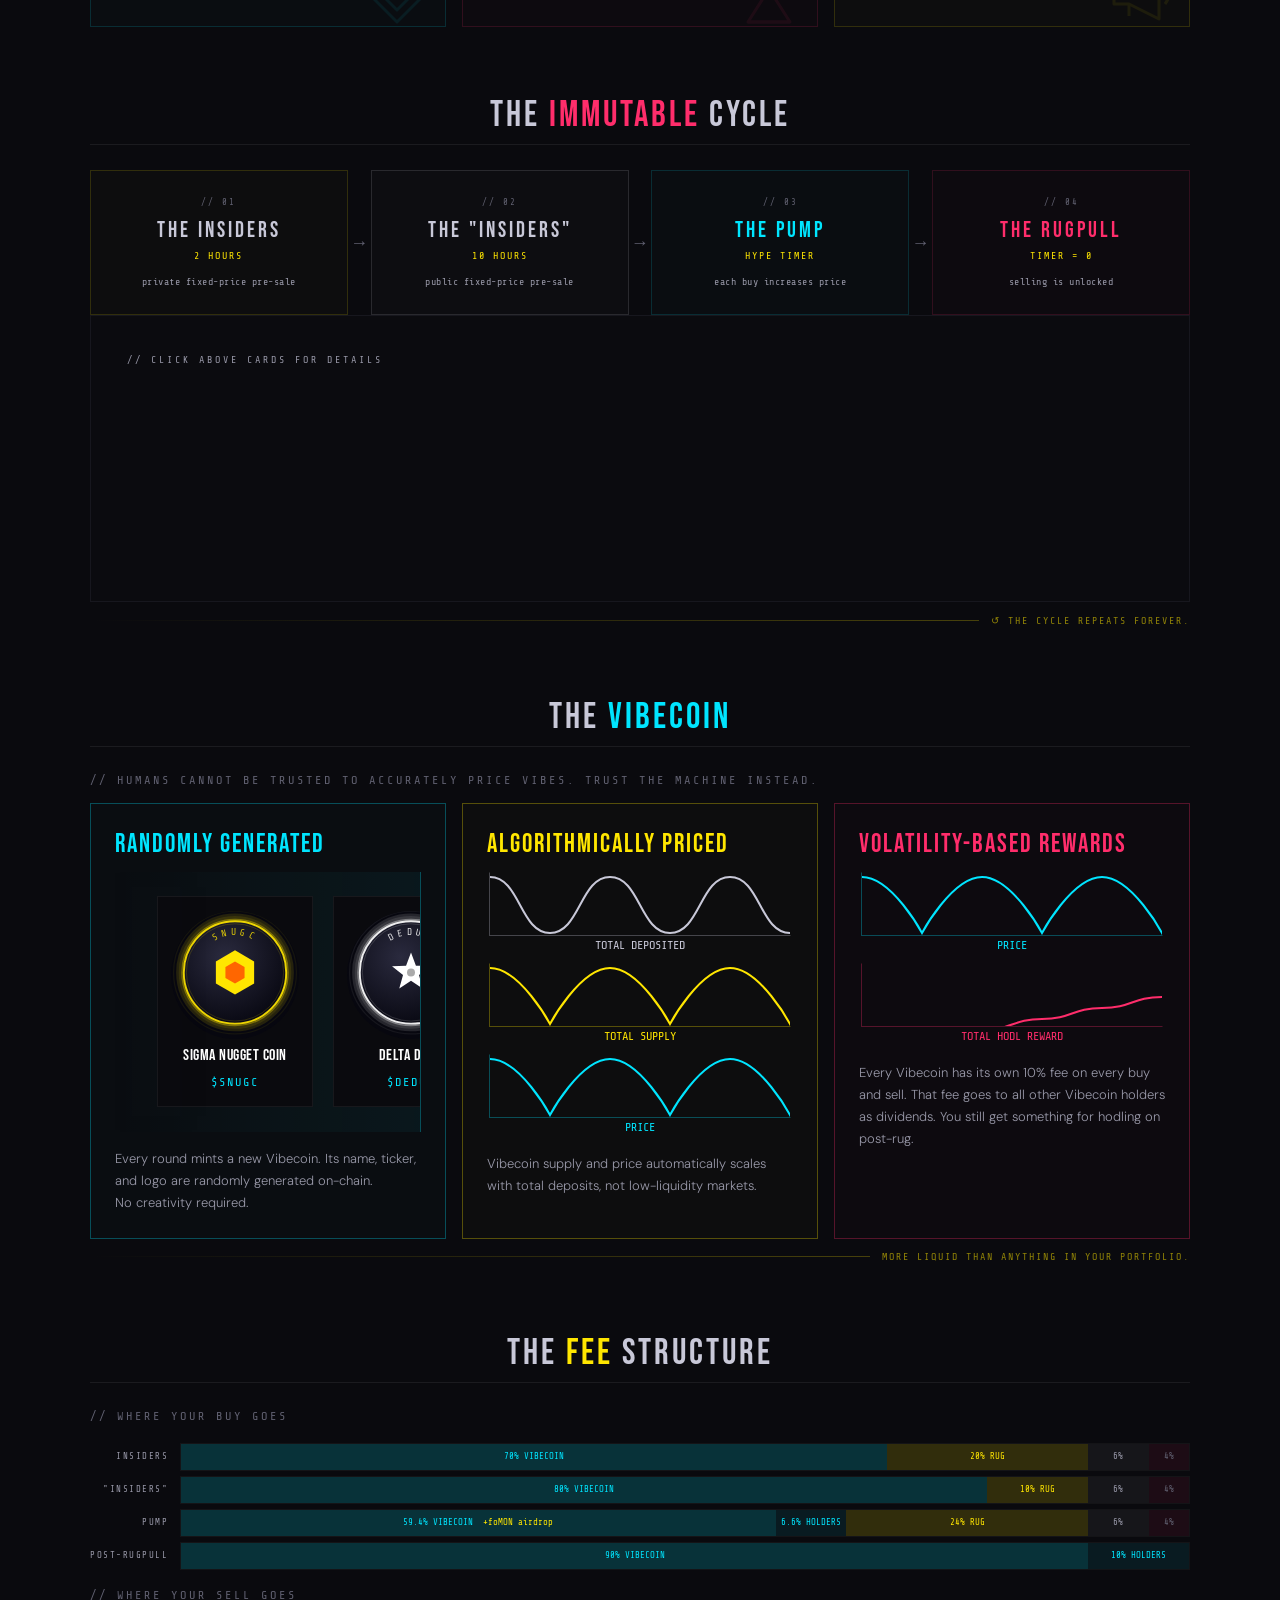
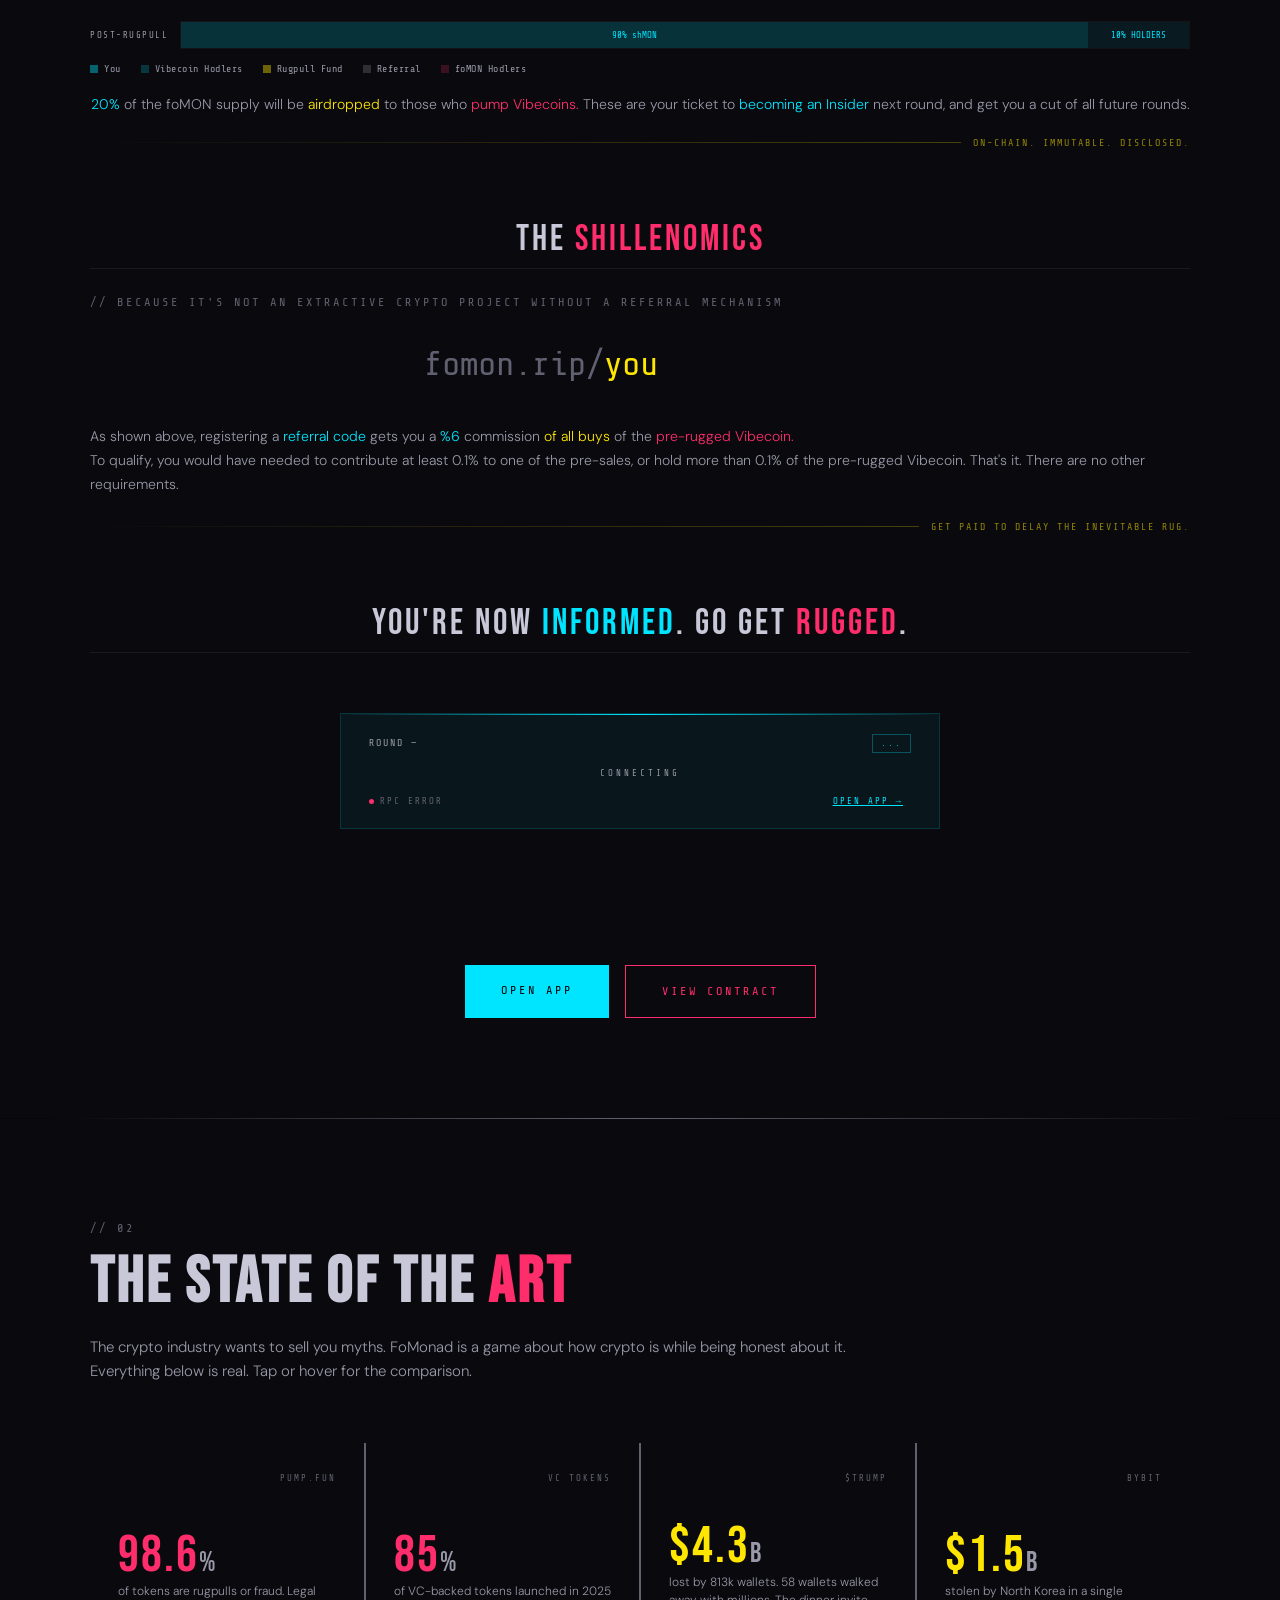
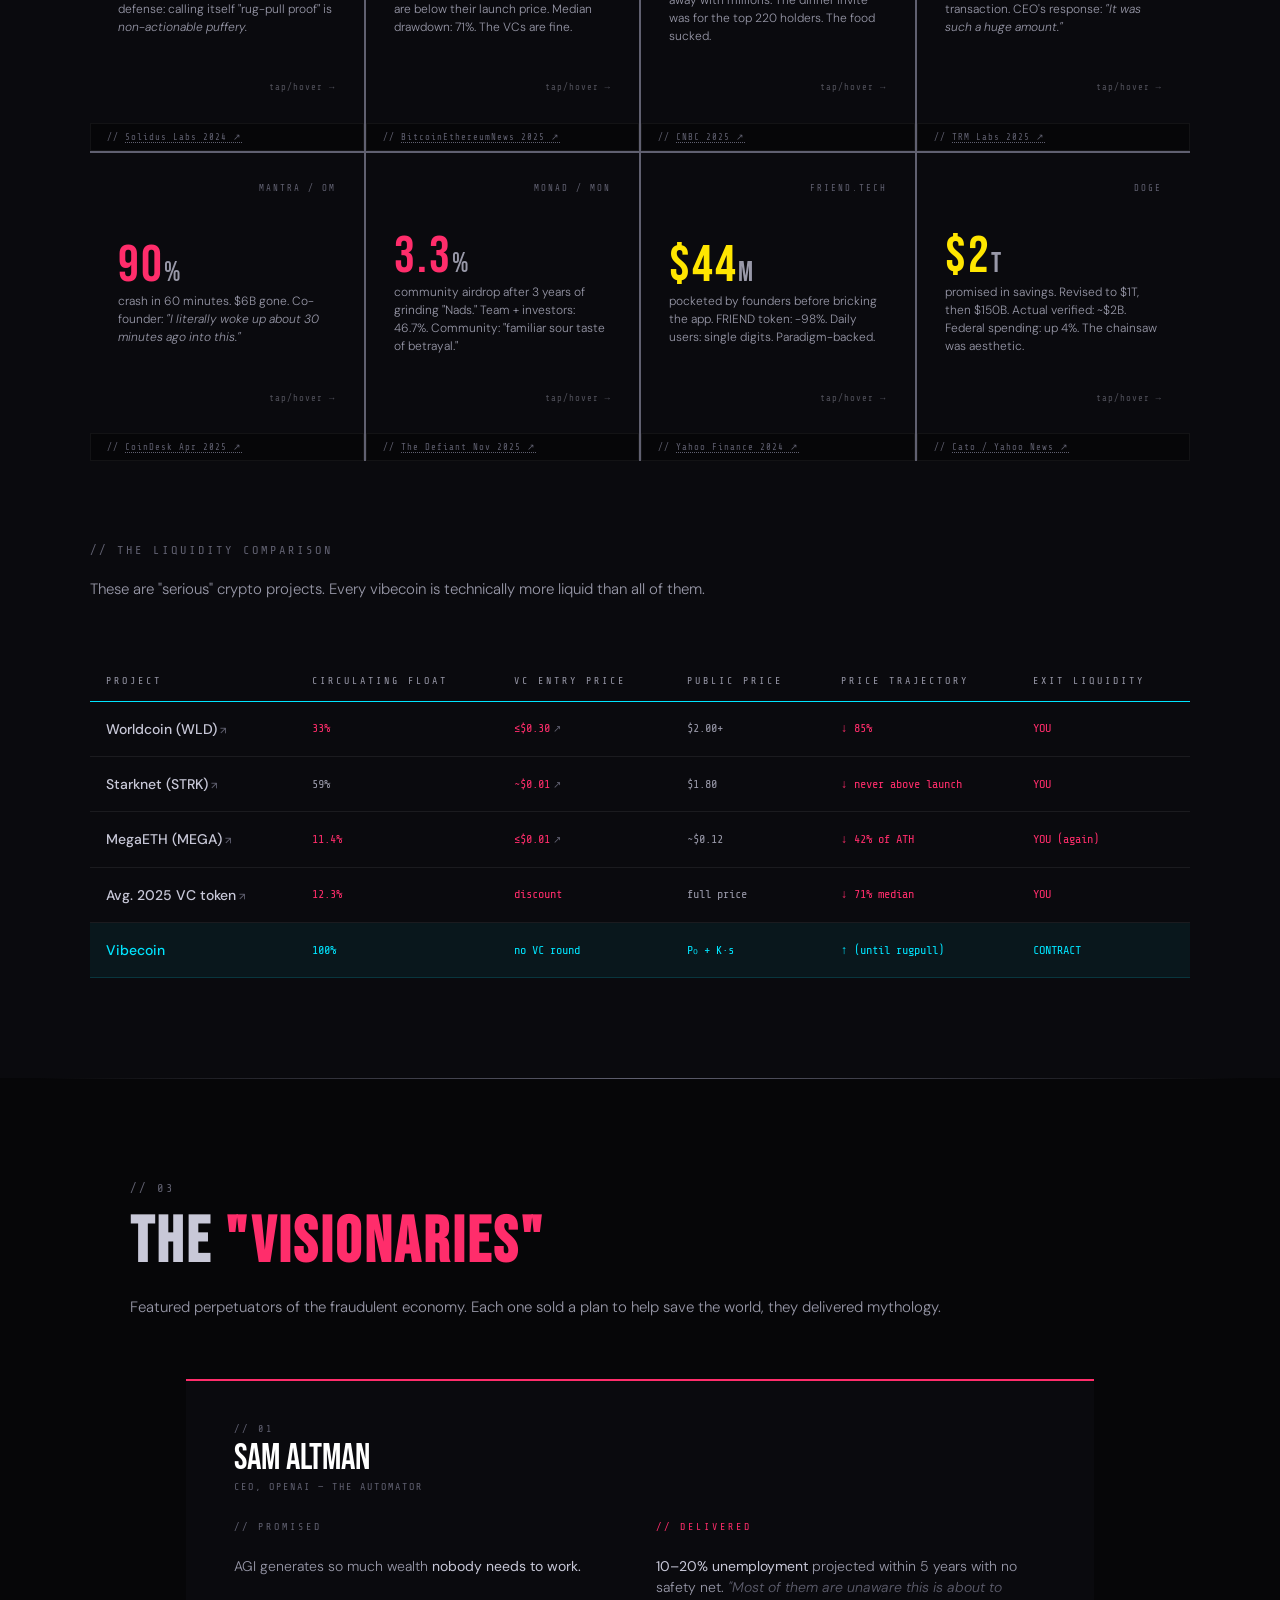
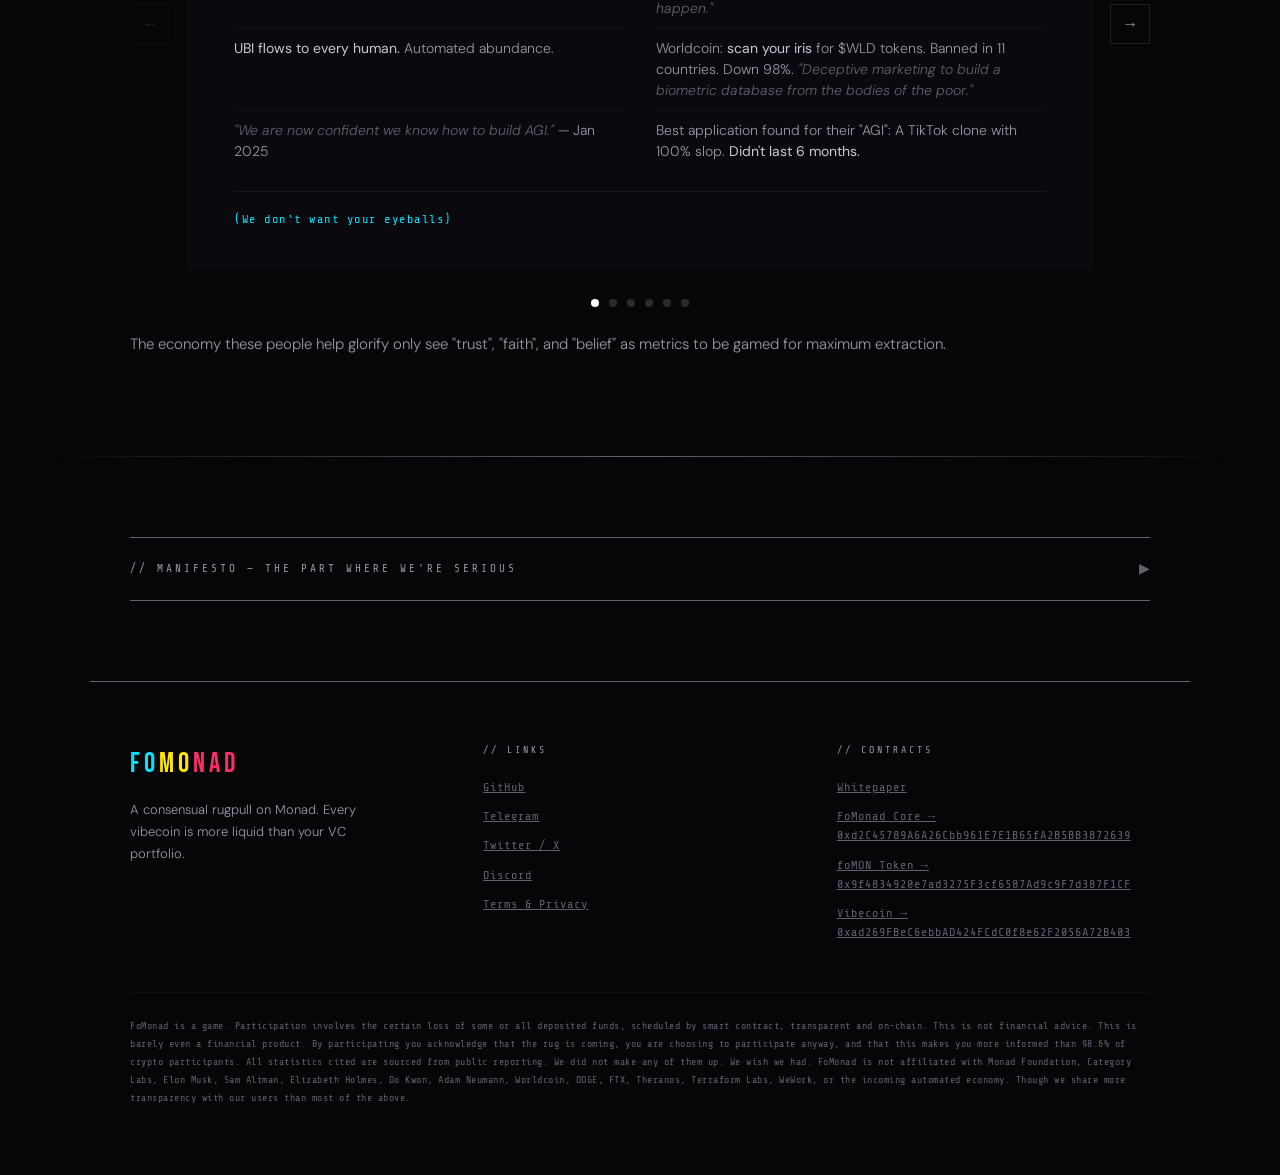
==== commit e4f1385a: "Add whitepaper link to landing page" ====
--- a/index.html
+++ b/index.html
@@ -2636,6 +2636,7 @@
 
   <div>
     <div class="footer-col-title">// CONTRACTS</div>
+    <a href="./whitepaper.html" class="footer-link">Whitepaper</a>
     <a href="https://monadvision.com/address/0xd2c45789a6a26cbb961e7e1b65fa2b5bb3872639" class="footer-link">FoMonad Core → 0xd2C45789A6A26Cbb961E7E1B65fA2B5BB3872639</a>
     <a href="https://monadvision.com/address/0x9f4834920e7ad3275f3cf6587ad9c9f7d387f1cf" class="footer-link">foMON Token → 0x9f4834920e7ad3275F3cf6587Ad9c9F7d387F1CF</a>
     <a href="https://monadvision.com/address/0xad269fbec6ebbad424fcdc0f8e62f2056a72b403" class="footer-link">Vibecoin → 0xad269FBeC6ebbAD424FCdC0f8e62F2056A72B403</a>
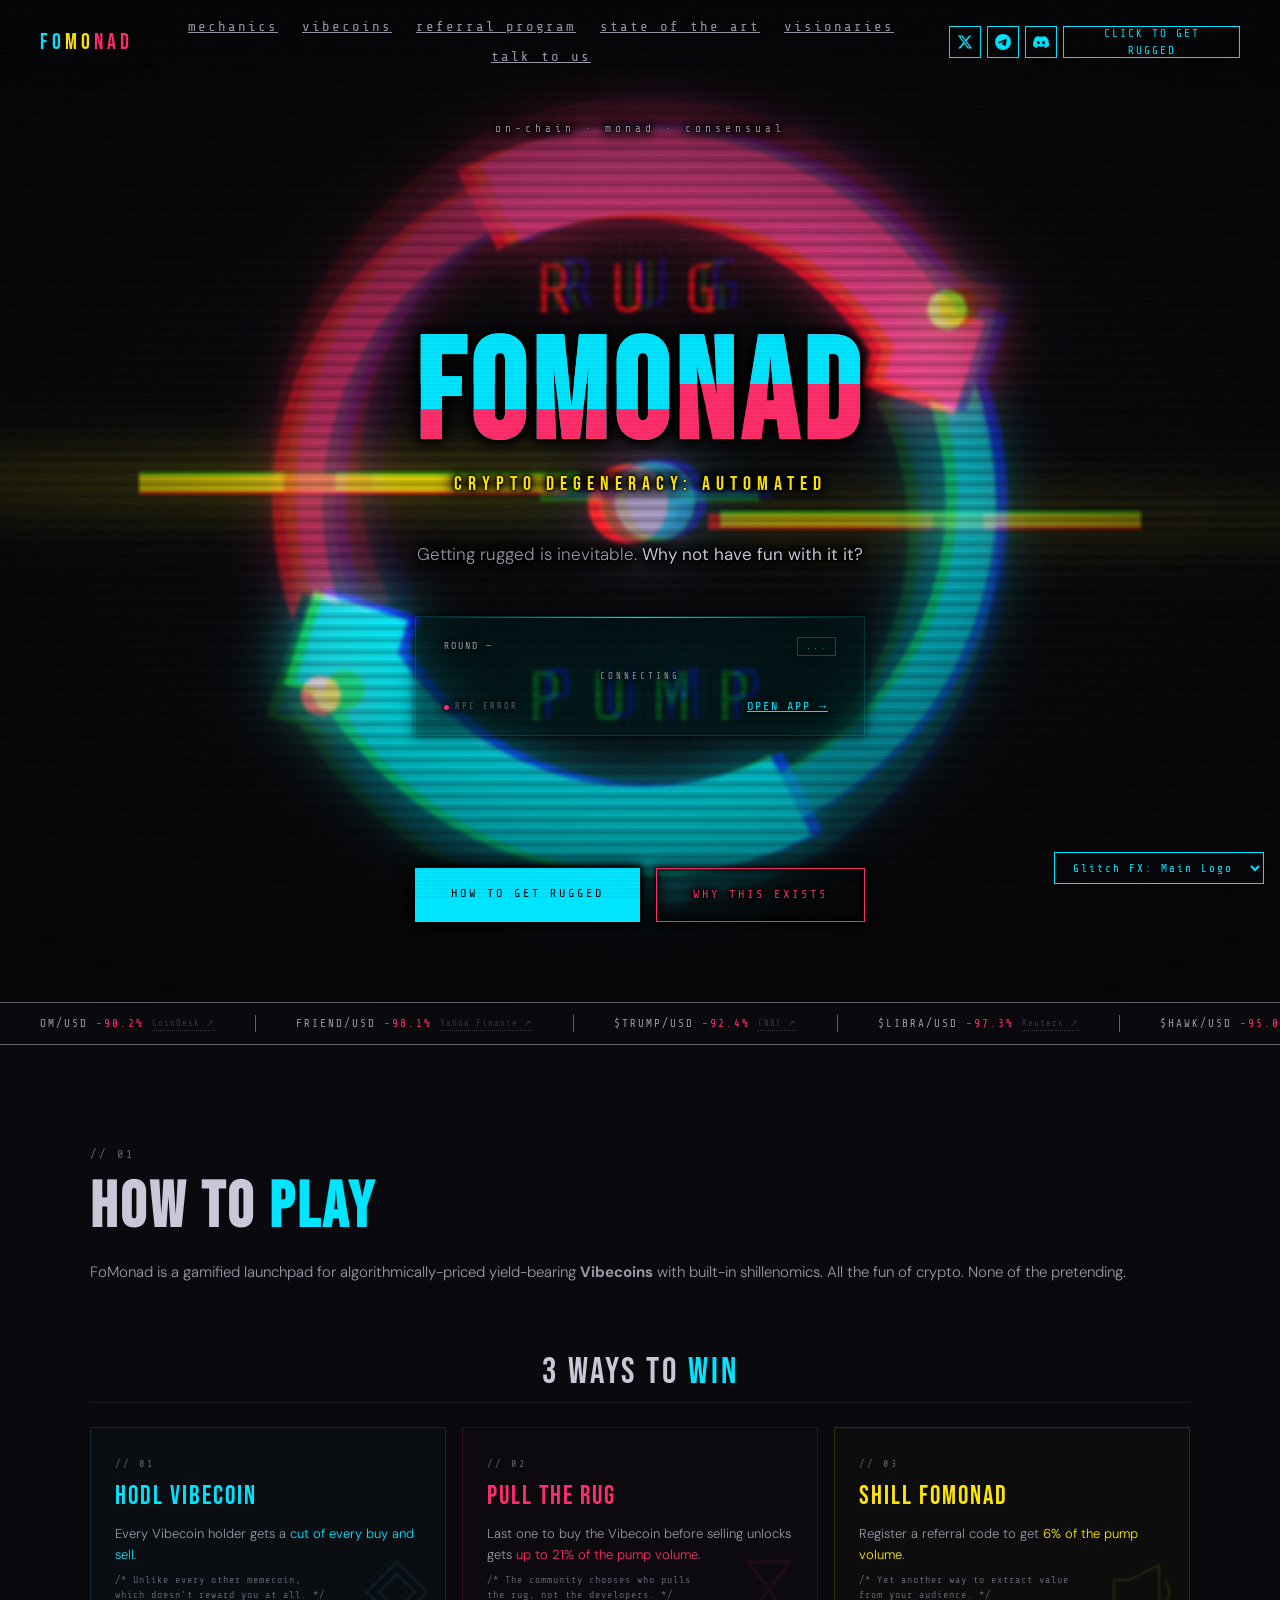
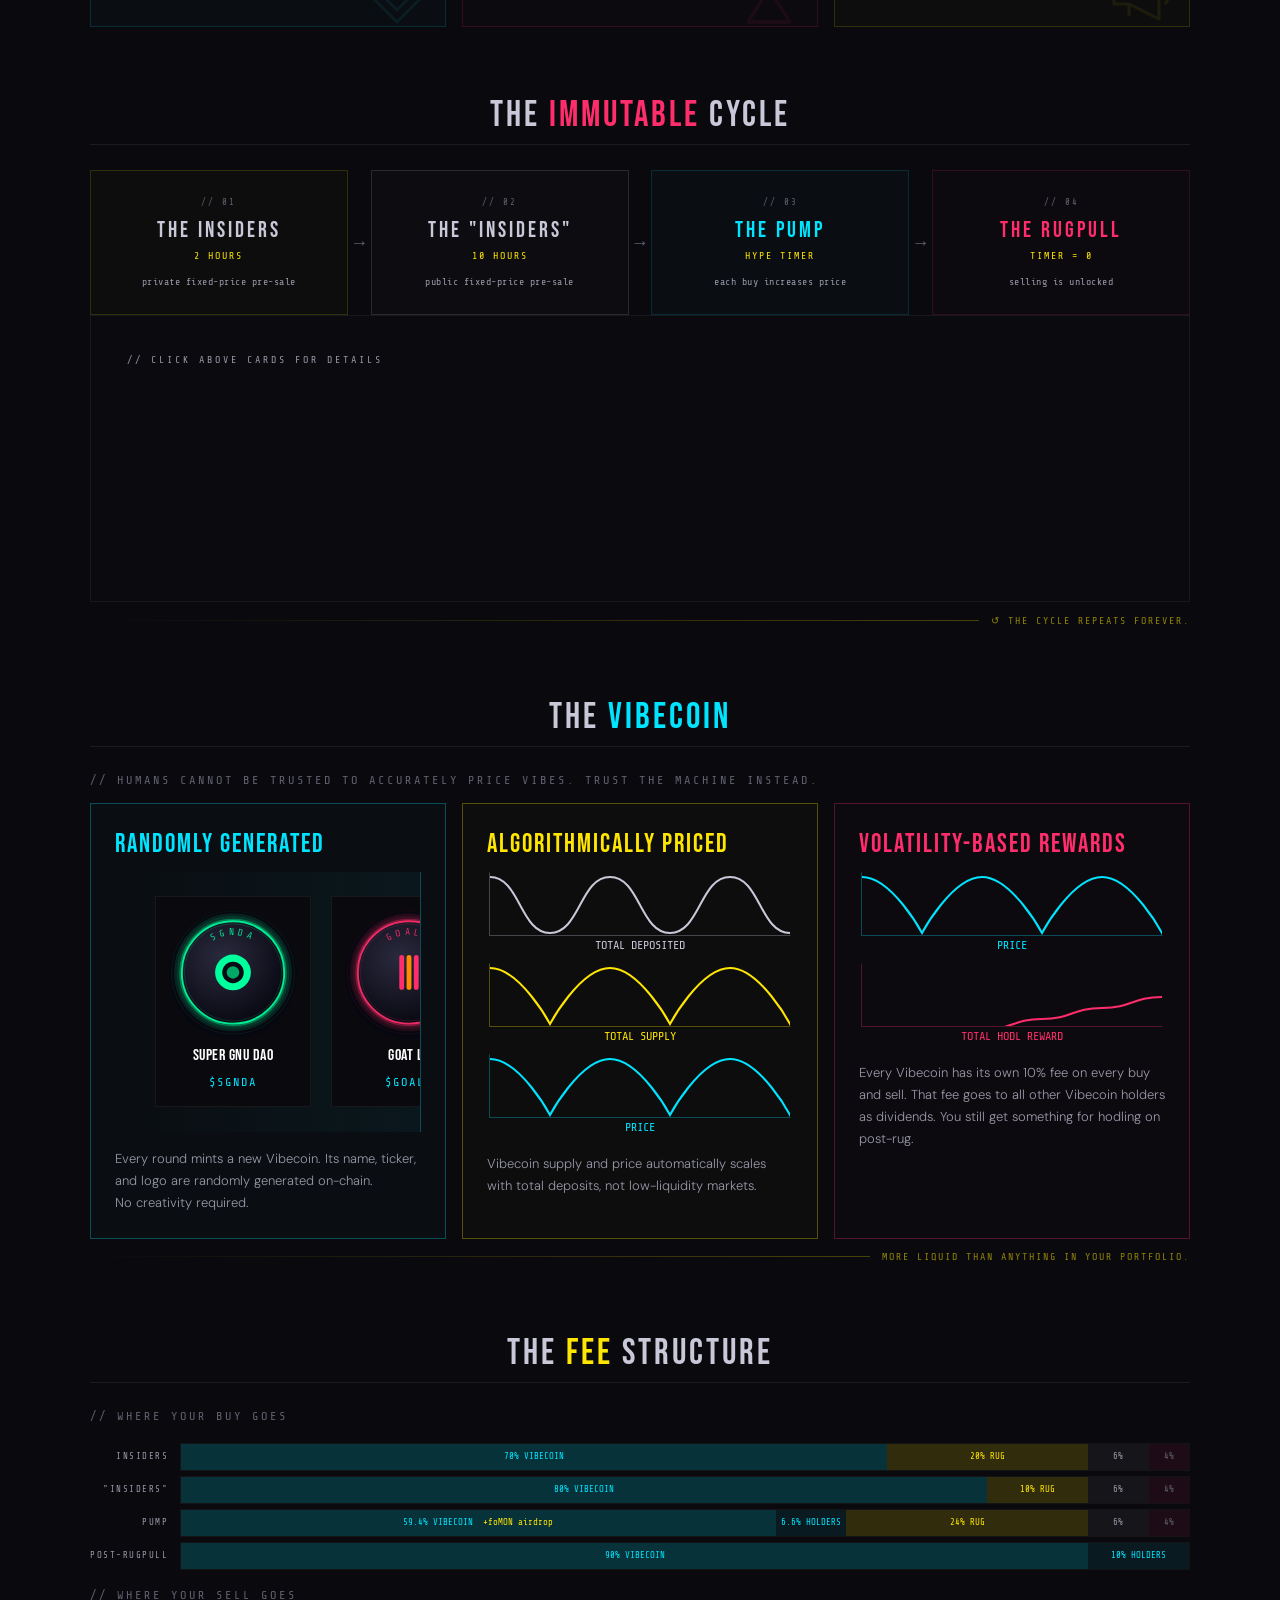
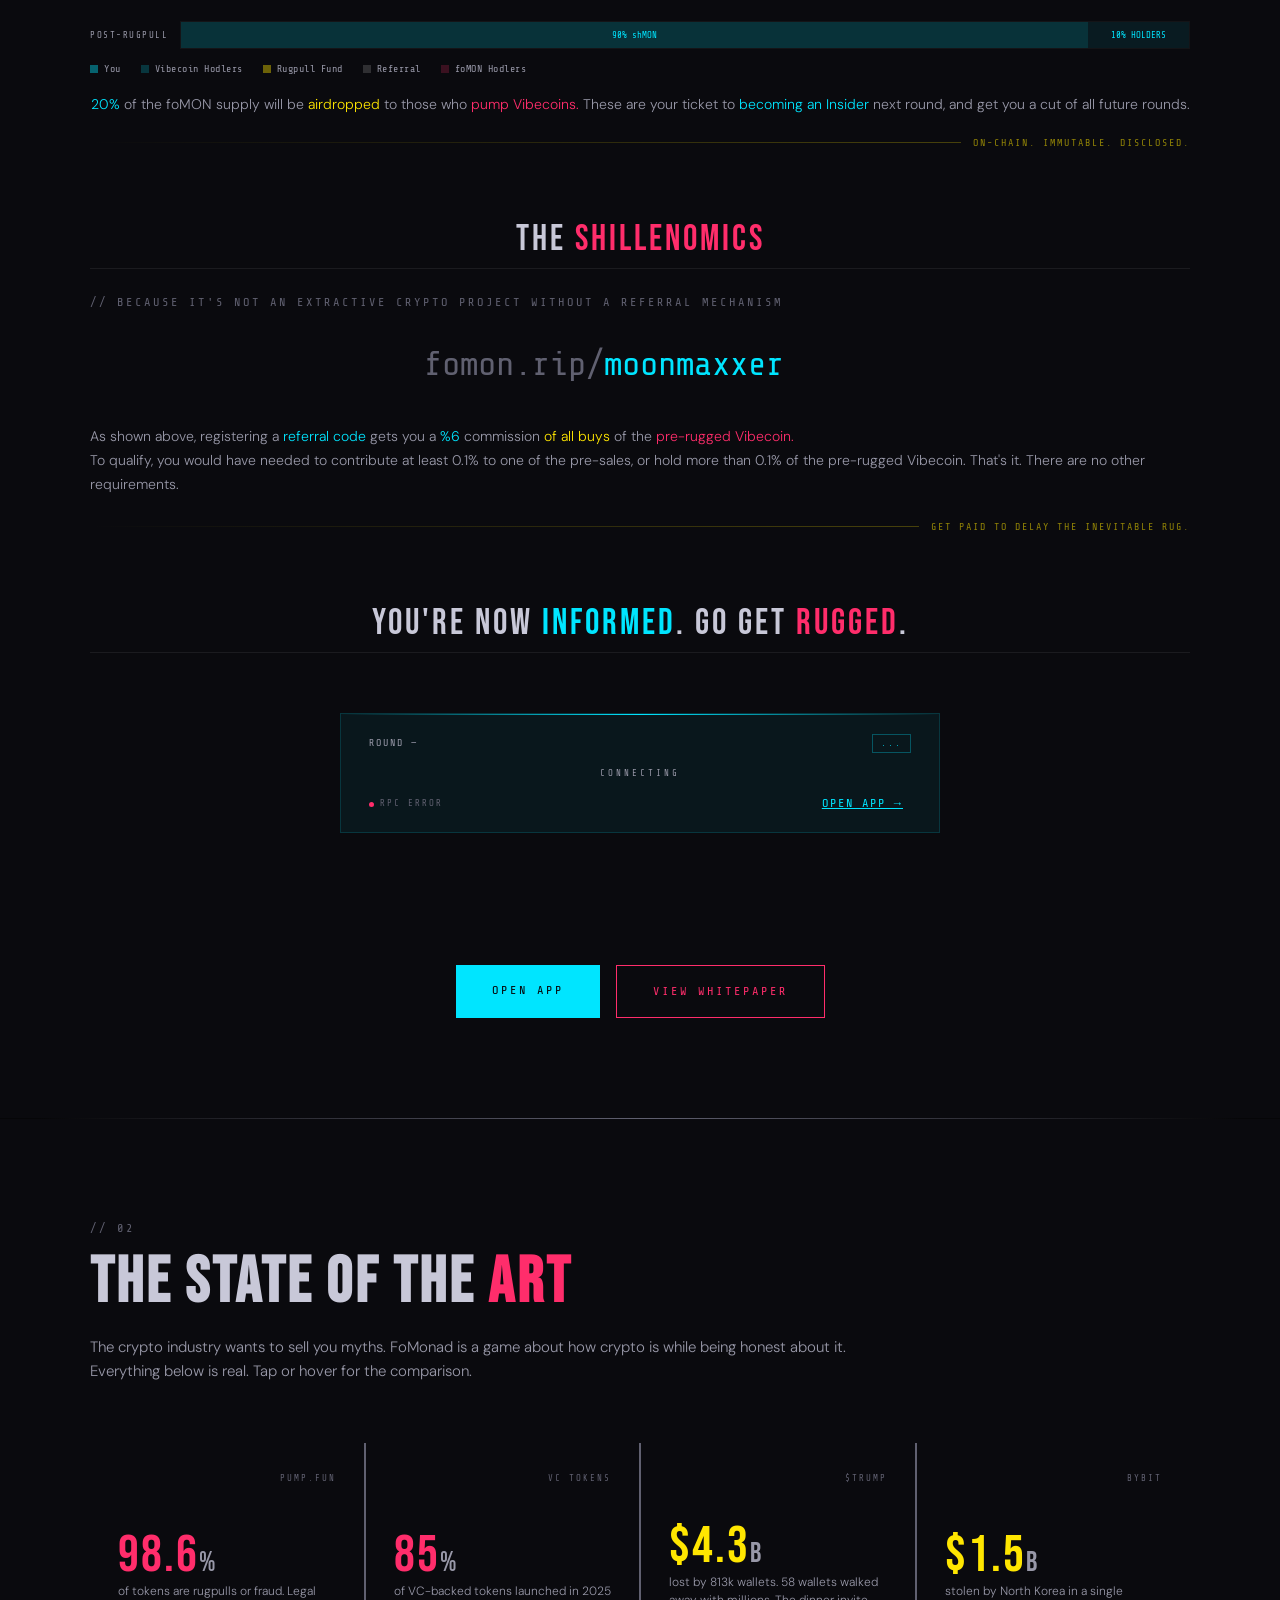
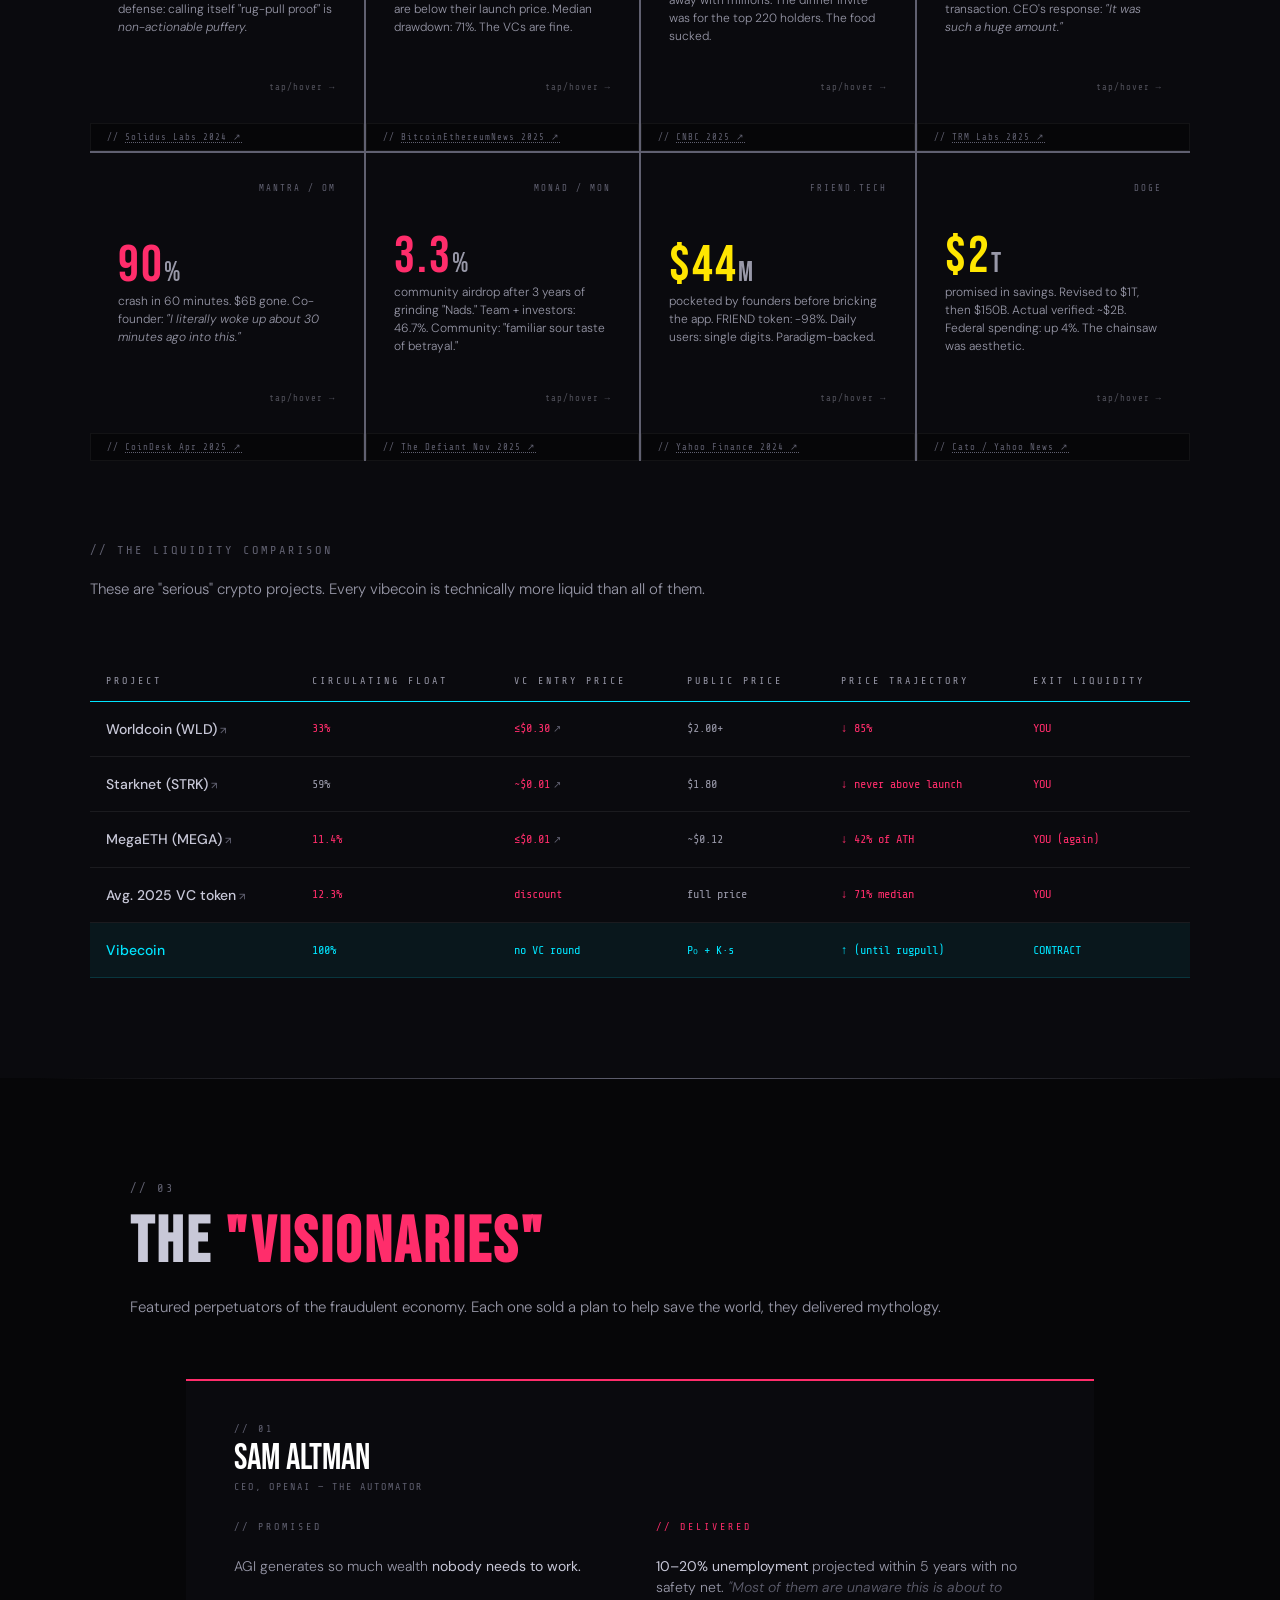
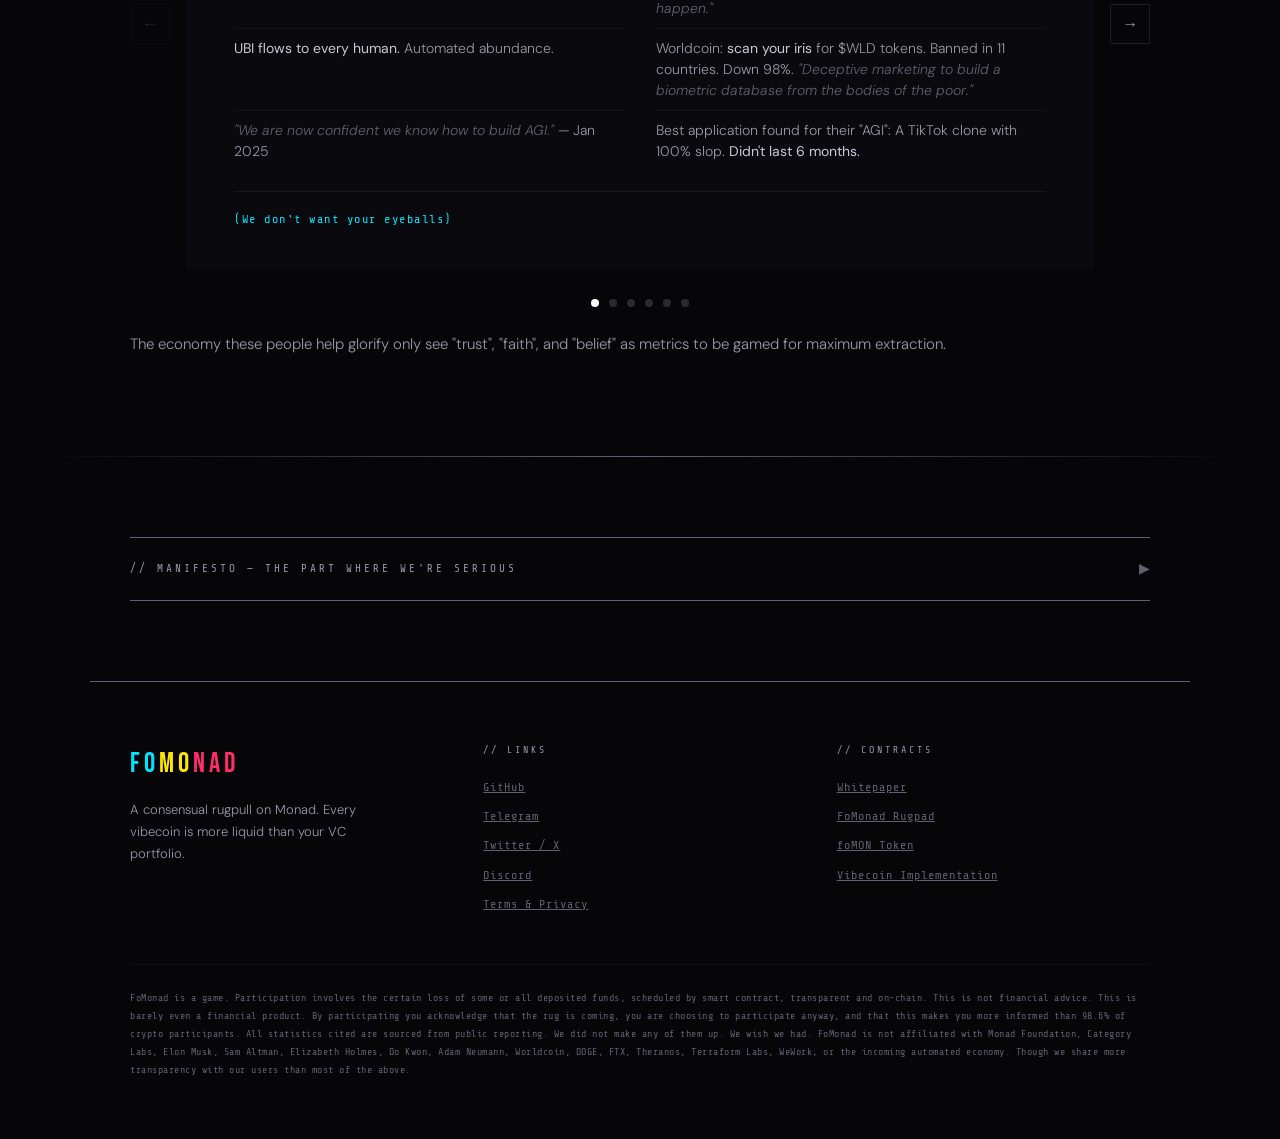
==== commit acb4b766: "Minor readability tweaks" ====
--- a/index.html
+++ b/index.html
@@ -23,1611 +23,7 @@
 <link rel="preconnect" href="https://fonts.googleapis.com">
 <link href="https://fonts.googleapis.com/css2?family=Share+Tech+Mono&family=Bebas+Neue&family=DM+Sans:wght@300;400;500&display=swap" rel="stylesheet">
 <link rel="stylesheet" href="./fomonad.css">
-
-<style>
-/* ─── HERO ─── */
-#hero {
-  min-height: 100vh;
-  max-width: 100vw !important;
-  display: flex;
-  flex-direction: column;
-  justify-content: center;
-  align-items: center;
-  text-align: center;
-  position: relative;
-  padding: 120px 40px 80px;
-  overflow: hidden;
-}
-
-@media (max-width: 400px) {
-  #hero {
-    padding: 120px 8px 80px;
-  }
-}
-
-#hero::before {
-  content: '';
-  position: absolute;
-  inset: 0;
-  background-image:
-    linear-gradient(rgba(0,229,255,0.03) 1px, transparent 1px),
-    linear-gradient(90deg, rgba(0,229,255,0.03) 1px, transparent 1px);
-  background-size: 60px 60px;
-  animation: gridScroll 20s linear infinite;
-}
-
-@keyframes gridScroll {
-  from { background-position: 0 0; }
-  to   { background-position: 0 60px; }
-}
-
-#hero::after {
-  content: '';
-  position: absolute;
-  inset: 0;
-  background: radial-gradient(ellipse 80% 60% at 50% 50%, transparent 30%, var(--bg) 100%);
-  pointer-events: none;
-}
-
-.hero-content {
-  position: relative;
-  z-index: 1;
-  max-width: 900px;
-  /* Increase perceived contrast since the logo has the same colours */
-  filter: drop-shadow(0px 0px 1px #000) drop-shadow(0px 0px 2px #000) drop-shadow(0px 0px 4px #000) drop-shadow(0px 0px 8px #000);
-}
-
-.hero-eyebrow {
-  font-family: var(--mono);
-  font-size: 11px;
-  letter-spacing: 4px;
-  color: var(--dim);
-  margin-bottom: 24px;
-  animation: fadeUp 0.8s ease both;
-}
-
-.logo-wrap {
-  width: 140px;
-  height: 140px;
-  margin: 0 auto 32px;
-  animation: fadeUp 0.8s 0.1s ease both;
-  filter: drop-shadow(0 0 24px rgba(0,229,255,0.3)) drop-shadow(0 0 48px rgba(255,45,107,0.2));
-}
-.logo-wrap svg { width: 100%; height: 100%;  border-radius: 50%;}
-
-h1 {
-  font-family: var(--display);
-  font-size: clamp(64px, 12vw, 140px);
-  letter-spacing: 6px;
-  line-height: 0.9;
-  margin-bottom: 8px;
-  animation: fadeUp 0.8s 0.2s ease both;
-  font-weight: 600;
-}
-h1 .fo { color: var(--cyan); }
-h1 .mo { color: var(--cyan); }
-h1 .nad { color: var(--red); }
-h2 {
-  font-weight: 600;
-}
-h3 {
-  font-weight: normal;
-}
-
-.hero-sub {
-  font-family: var(--display);
-  font-size: clamp(14px, 2vw, 20px);
-  letter-spacing: 6px;
-  color: var(--yellow);
-  margin-bottom: 40px;
-  animation: fadeUp 0.8s 0.3s ease both;
-}
-
-.hero-desc {
-  font-size: 17px;
-  color: var(--dim);
-  max-width: 560px;
-  margin: 0 auto 48px;
-  line-height: 1.7;
-  animation: fadeUp 0.8s 0.4s ease both;
-}
-.hero-desc strong { color: var(--text); font-weight: 400; }
-
-iframe {
-  width:100%;
-  max-width:600px;
-  display:block;
-  margin:0 auto 32px;
-  border:none;
-  height:220px;
-}
-
-.prize-pool {
-  background: rgba(0,229,255,0.08);
-  border: 1px solid rgba(0,229,255,0.15);
-  padding: 24px 40px;
-  margin: 0 auto 40px;
-  max-width: 500px;
-  animation: fadeUp 0.8s 0.5s ease both;
-  position: relative;
-  overflow: hidden;
-}
-
-.prize-pool::before {
-  content: '';
-  position: absolute;
-  top: 0; left: 0; right: 0;
-  height: 1px;
-  background: linear-gradient(90deg, transparent, var(--cyan), transparent);
-  animation: shimmer 3s ease infinite;
-}
-
-@keyframes shimmer {
-  0%, 100% { opacity: 0.3; transform: scaleX(0.3); }
-  50%       { opacity: 1;   transform: scaleX(1); }
-}
-
-.prize-label {
-  font-family: var(--mono);
-  font-size: 12px;
-  letter-spacing: 3px;
-  color: var(--dim);
-  margin-bottom: 8px;
-}
-
-.countdown-display {
-  display: flex;
-  align-items: center;
-  justify-content: center;
-  gap: 8px;
-  font-family: var(--display);
-  font-size: 42px;
-  letter-spacing: 2px;
-  color: var(--cyan);
-  margin-bottom: 12px;
-}
-.countdown-display .cd-group {
-  display: flex;
-  flex-direction: column;
-  align-items: center;
-}
-.countdown-display .sep {
-  color: var(--dim);
-  opacity: 0.5;
-  font-size: 36px;
-  line-height: 1;
-  padding-bottom: 16px;
-}
-.countdown-display .unit {
-  font-family: var(--mono);
-  font-size: 10px;
-  letter-spacing: 2px;
-  color: var(--dim);
-}
-
-.prize-amount {
-  font-family: var(--display);
-  font-size: 48px;
-  letter-spacing: 2px;
-  color: var(--cyan);
-  line-height: 1;
-}
-.prize-amount .currency { font-size: 24px; color: var(--dim); }
-
-.prize-sub {
-  font-family: var(--mono);
-  font-size: 11px;
-  color: var(--dim);
-  margin-top: 4px;
-}
-
-.hero-buttons {
-  display: flex;
-  gap: 16px;
-  justify-content: center;
-  flex-wrap: wrap;
-  animation: fadeUp 0.8s 0.6s ease both;
-}
-a.btn-primary, a.btn-secondary {
-  text-decoration: none;
-}
-
-/* ─── TICKER ─── */
-.ticker {
-  border-top: 1px solid var(--muted);
-  border-bottom: 1px solid var(--muted);
-  padding: 12px 0;
-  overflow: hidden;
-  background: var(--bg2);
-  position: relative;
-}
-
-.ticker-inner {
-  display: flex;
-  gap: 0;
-  animation: tickerAnim 55s linear infinite;
-  white-space: nowrap;
-}
-
-.ticker-inner:hover { animation-play-state: paused; }
-
-.ticker-item {
-  font-family: var(--mono);
-  font-size: 11px;
-  letter-spacing: 2px;
-  padding: 0 40px;
-  color: var(--dim);
-  border-right: 1px solid var(--muted);
-  display: inline-flex;
-  align-items: center;
-  gap: 8px;
-  cursor: default;
-}
-
-.ticker-item a.ticker-cite {
-  color: var(--muted);
-  font-size: 9px;
-  letter-spacing: 1px;
-  opacity: 0.5;
-  transition: opacity 0.2s;
-  text-decoration: none;
-  border-bottom: 1px dotted var(--muted);
-  cursor: pointer;
-}
-.ticker-item:hover a.ticker-cite { opacity: 1; color: var(--cyan); }
-
-.ticker-item .up   { color: var(--cyan); }
-.ticker-item .down { color: var(--red); }
-
-@keyframes tickerAnim {
-  from { transform: translateX(0); }
-  to   { transform: translateX(-50%); }
-}
-
-/* ─── SECTIONS ─── */
-section {
-  max-width: 1100px;
-  margin: 0 auto;
-  padding: 100px 40px;
-}
-
-section.full-bleed {
-  max-width: 100%;
-  padding: 100px 40px;
-}
-
-.section-num {
-  font-family: var(--mono);
-  font-size: 12px;
-  letter-spacing: 3px;
-  color: var(--muted);
-  margin-bottom: 12px;
-}
-
-.section-title {
-  font-family: var(--display);
-  font-size: clamp(36px, 5vw, 64px);
-  letter-spacing: 3px;
-  line-height: 1;
-  color: var(--text);
-}
-
-.accent-c { color: var(--cyan); }
-.accent-r { color: var(--red); }
-.accent-y { color: var(--yellow); }
-
-.divider {
-  width: 100%;
-  height: 1px;
-  background: linear-gradient(90deg, transparent, var(--muted), transparent);
-  margin: 0 40px;
-  max-width: calc(100% - 80px);
-}
-
-/* ─── HERO BACKGROUND LOGO ─── */
-.hero-bg-logo {
-  position: absolute;
-  top: 50%;
-  left: 50%;
-  transform: translate(-50%, -50%);
-  width: 100%;
-  height: 100%;
-  pointer-events: none;
-  z-index: 0;
-  filter: blur(2px);
-}
-
-.hero-bg-logo img,
-.hero-bg-logo > svg {
-  width: 100%;
-  height: 100%;
-  overflow: visible;
-}
-
-@keyframes bgLogoGlitch {
-  0%, 88%, 100% { transform: translate(0,0);       opacity: 1;    filter: none; }
-  89%            { transform: translate(-4px, 2px); opacity: 0.4;  filter: blur(0.8px); }
-  91%            { transform: translate(3px, -1px); opacity: 0.85; filter: none; }
-  93%            { transform: translate(0,0);        opacity: 1; }
-}
-
-/* ─── 3 WAYS TO WIN ─── */
-.howto-heading {
-  font-family: var(--display);
-  font-size: clamp(22px,3vw,36px);
-  text-align: center;
-  letter-spacing: 3px;
-  color: var(--text);
-  margin-bottom: 24px;
-  border-bottom: 1px solid rgba(255,255,255,0.07);
-  /* Using padding instead of margin so the anchor jumps work better */
-  padding-top: 60px;
-}
-
-
-.win-grid {
-  display: grid;
-  grid-template-columns: repeat(3, 1fr);
-  gap: 16px;
-}
-
-.win-card {
-  display: block;
-  text-decoration: none;
-  color: inherit;
-  padding: 28px 24px 24px;
-  position: relative;
-  overflow: hidden;
-}
-
-.win-card-icon {
-  position: absolute;
-  bottom: -2px; right: 12px;
-  width: 72px; height: 72px;
-  opacity: .07;
-  transition: color .2s, opacity .2s;
-}
-.win-card.c .win-card-icon { color: var(--cyan); }
-.win-card.r .win-card-icon { color: var(--red); }
-.win-card.y .win-card-icon { color: var(--yellow); }
-
-.win-card:hover .win-card-icon { opacity: 0.4; }
-
-.win-card-num {
-  font-family: var(--mono);
-  font-size: 10px;
-  letter-spacing: 3px;
-  color: var(--muted);
-  margin-bottom: 12px;
-}
-.win-card-title {
-  font-family: var(--display);
-  font-size: 26px;
-  letter-spacing: 2px;
-  margin-bottom: 14px;
-  line-height: 1;
-}
-.win-card.c .win-card-title { color: var(--cyan); }
-.win-card.r .win-card-title { color: var(--red); }
-.win-card.y .win-card-title { color: var(--yellow); }
-
-.win-card-body {
-  font-size: 13px;
-  color: var(--dim);
-  line-height: 1.6;
-  margin-bottom: 6px;
-}
-.win-card-aside {
-  font-family: var(--mono);
-  font-size: 10px;
-  letter-spacing: 1px;
-  color: var(--muted);
-  line-height: 1.5;
-}
-
-@media (max-width: 768px) {
-  .win-grid {
-    grid-template-columns: 1fr;
-  }
-}
-@media (min-width: 768.01px) {
-  .hide-if-not-mobile {
-    display: none;
-  }
-}
-
-/* ─── HOW TO PLAY ─── */
-#howto {
-  background: var(--bg2);
-  max-width: 100%;
-  padding: 100px 40px;
-}
-
-#howto .inner {
-  max-width: 1100px;
-  margin: 0 auto;
-}
-
-.fee-table {
-  margin-top: 60px;
-  width: 100%;
-  border-collapse: collapse;
-}
-
-.fee-table th {
-  font-family: var(--mono);
-  font-size: 10px;
-  letter-spacing: 2px;
-  color: var(--dim);
-  text-align: left;
-  padding: 10px 16px;
-  border-bottom: 1px solid var(--muted);
-  font-weight: 400;
-}
-
-.fee-table td {
-  padding: 14px 16px;
-  font-size: 13px;
-  color: var(--dim);
-  border-bottom: 1px solid rgba(255,255,255,0.03);
-}
-.fee-table td:first-child { color: var(--text); }
-
-.good  { color: var(--cyan); font-family: var(--mono); font-size: 12px; }
-.bad   { color: var(--red);  font-family: var(--mono); font-size: 12px; }
-.meh   { color: var(--dim);  font-family: var(--mono); font-size: 12px; }
-
-/* ─── FLIP CARD GRID (State of Things) ─── */
-#state_of_the_art {
-  background: var(--bg2);
-  max-width: 100%;
-  padding: 100px 40px;
-}
-#state_of_the_art .inner { max-width: 1100px; margin: 0 auto; }
-
-.flip-grid {
-  display: grid;
-  grid-template-columns: repeat(4, 1fr);
-  gap: 2px;
-  background: var(--muted);
-  margin-top: 60px;
-}
-
-/* 3D flip card */
-.flip-card-wrap {
-  display: flex;
-  flex-direction: column;
-  background: transparent;
-}
-
-.flip-card-source {
-  background: var(--bg);
-
-  font-family: var(--mono);
-  font-size: 9px;
-  letter-spacing: 1px;
-  color: var(--muted);
-  padding: 6px 16px;
-  border: 1px solid rgba(255,255,255,0.05);
-}
-
-.flip-card-source a {
-  color: var(--muted);
-  text-decoration: none;
-  border-bottom: 1px dotted var(--muted);
-  transition: color 0.2s;
-}
-.flip-card-source a:hover { color: var(--cyan); }
-
-.flip-card {
-  background: transparent;
-  height: 280px;
-  perspective: 1000px;
-  cursor: default;
-}
-
-.flip-card-inner {
-  position: relative;
-  width: 100%;
-  height: 100%;
-  transition: transform 0.55s cubic-bezier(0.4, 0, 0.2, 1);
-  transform-style: preserve-3d;
-}
-
-.flip-card:hover .flip-card-inner {
-  transform: rotateY(180deg);
-}
-
-.flip-front,
-.flip-back {
-  position: absolute;
-  inset: 0;
-  padding: 28px;
-  -webkit-backface-visibility: hidden;
-  backface-visibility: hidden;
-  display: flex;
-  flex-direction: column;
-  justify-content: space-between;
-}
-
-.flip-front { background: var(--bg2); }
-
-.flip-back {
-  background: var(--bg);
-  border: 1px solid rgba(0,229,255,0.2);
-  transform: rotateY(180deg);
-}
-
-/* front face */
-.flip-tag {
-  font-family: var(--mono);
-  font-size: 9px;
-  letter-spacing: 2px;
-  color: var(--muted);
-  align-self: flex-end;
-}
-
-.flip-number {
-  font-family: var(--display);
-  font-size: 52px;
-  letter-spacing: 2px;
-  line-height: 1;
-}
-
-.flip-label {
-  font-size: 12px;
-  color: var(--dim);
-  line-height: 1.5;
-}
-
-.flip-source {
-  font-family: var(--mono);
-  font-size: 9px;
-  letter-spacing: 1px;
-  color: var(--muted);
-  display: flex;
-  align-items: center;
-  gap: 6px;
-}
-
-.flip-source a {
-  color: var(--muted);
-  text-decoration: none;
-  border-bottom: 1px dotted var(--muted);
-  transition: color 0.2s;
-  font-size: 9px;
-}
-.flip-source a:hover { color: var(--cyan); }
-
-.flip-hint {
-  font-family: var(--mono);
-  font-size: 9px;
-  color: var(--dim);
-  letter-spacing: 1px;
-  opacity: 0.5;
-  align-self: flex-end;
-}
-
-/* back face */
-.flip-back-label {
-  font-family: var(--mono);
-  font-size: 9px;
-  letter-spacing: 3px;
-  color: var(--cyan);
-  margin-bottom: 12px;
-}
-
-.flip-back-number {
-  font-family: var(--display);
-  font-size: 52px;
-  letter-spacing: 2px;
-  line-height: 1;
-  color: var(--cyan);
-}
-
-.flip-back-desc {
-  font-size: 13px;
-  color: var(--dim);
-  line-height: 1.6;
-  flex: 1;
-  display: flex;
-  align-items: center;
-}
-
-.flip-back-cta {
-  font-family: var(--mono);
-  font-size: 10px;
-  letter-spacing: 2px;
-  color: var(--cyan);
-  text-align: left;
-  width: 100%;
-}
-
-.flip-back-foot {
-  display: flex;
-  flex-direction: column;
-  align-items: flex-start;
-  gap: 4px;
-  margin-top: 8px;
-}
-
-.flip-back-source {
-  font-family: var(--mono);
-  font-size: 9px;
-  letter-spacing: 1px;
-  color: var(--muted);
-  align-self: flex-end;
-}
-
-.flip-back-source a {
-  color: var(--muted);
-  border-bottom: 1px dotted var(--muted);
-  transition: color 0.2s;
-}
-.flip-back-source a:hover { color: var(--cyan); }
-
-/* ─── HOW-TO STEP HEADERS ─── */
-.howto-step-header {
-  font-family: var(--display);
-  font-size: 28px;
-  letter-spacing: 4px;
-  color: var(--text);
-  margin-bottom: 20px;
-  padding-bottom: 10px;
-  border-bottom: 1px solid rgba(255,255,255,0.07);
-  /* Using padding instead of margin so the anchor jumps work better */
-  padding-top: 60px;
-}
-
-/* ─── HOW-TO BLOCKS ─── */
-.howto-block {
-  padding: 24px 28px;
-  display: flex;
-  flex-direction: column;
-  gap: 10px;
-}
-
-.howto-block-label {
-  font-family: var(--mono);
-  font-size: 10px;
-  letter-spacing: 3px;
-  color: var(--dim);
-}
-.howto-block-body {
-  font-size: 15px;
-  color: var(--text);
-  line-height: 1.65;
-}
-
-/* ─── LIQUIDITY COMPARISON TABLE ─── */
-.compare-wrap {
-  margin-top: 60px;
-  overflow-x: auto;
-}
-
-table {
-  width: 100%;
-  border-collapse: collapse;
-  font-size: 14px;
-}
-
-thead tr { border-bottom: 1px solid var(--cyan); }
-
-th {
-  font-family: var(--mono);
-  font-size: 10px;
-  letter-spacing: 3px;
-  color: var(--dim);
-  text-align: left;
-  padding: 12px 16px;
-  font-weight: 400;
-}
-
-td {
-  padding: 16px;
-  border-bottom: 1px solid rgba(255,255,255,0.07);
-  vertical-align: middle;
-  color: var(--text);
-}
-
-tr:hover td { background: rgba(255,255,255,0.04); }
-
-.project-name { font-weight: 500; color: var(--text); }
-
-a.table-cite {
-  color: var(--muted);
-  text-decoration: none;
-  font-size: 10px;
-  margin-left: 3px;
-  transition: color 0.2s;
-}
-a.table-cite:hover { color: var(--cyan); }
-
-.fomonad-row td { background: rgba(0,229,255,0.06); border-bottom-color: rgba(0,229,255,0.15); }
-.fomonad-row .project-name { color: var(--cyan); }
-
-/* ─── WHAT WE ARE ─── */
-.mechanic-list {
-  margin-top: 60px;
-  display: grid;
-  grid-template-columns: 1fr 1fr;
-  gap: 2px;
-  background: var(--muted);
-}
-
-.mechanic-item {
-  background: var(--bg);
-  padding: 36px;
-  position: relative;
-  transition: background 0.2s;
-}
-.mechanic-item:hover { background: var(--bg2); }
-
-.mechanic-num {
-  font-family: var(--mono);
-  font-size: 11px;
-  letter-spacing: 2px;
-  color: var(--muted);
-  margin-bottom: 16px;
-}
-
-.mechanic-title {
-  font-family: var(--display);
-  font-size: 28px;
-  letter-spacing: 2px;
-  margin-bottom: 12px;
-}
-
-.mechanic-desc {
-  font-size: 14px;
-  color: var(--dim);
-  line-height: 1.7;
-}
-
-/* ─── LIQUIDITY SIDE-BY-SIDE ─── */
-.liq-comparison {
-  display: grid;
-  grid-template-columns: 1fr 1px 1fr;
-  gap: 0;
-  margin-top: 60px;
-}
-
-.liq-col { padding: 40px; }
-.liq-col.them { border: 1px solid var(--muted); }
-.liq-col.us   { border: 1px solid var(--cyan); background: rgba(0,229,255,0.03); }
-.liq-divider  { background: var(--muted); }
-
-.liq-header {
-  font-family: var(--display);
-  font-size: 20px;
-  letter-spacing: 3px;
-  margin-bottom: 24px;
-}
-
-.liq-item {
-  display: flex;
-  align-items: flex-start;
-  gap: 12px;
-  margin-bottom: 16px;
-  font-size: 14px;
-  color: var(--dim);
-}
-.liq-item .icon { font-size: 16px; flex-shrink: 0; margin-top: 1px; }
-
-/* ─── AUTEUR SLIDER ─── */
-#auteurs {
-  max-width: 1100px;
-  margin: 0 auto;
-  padding: 100px 40px;
-}
-
-.auteur-slider {
-  display: flex;
-  align-items: center;
-  gap: 16px;
-  margin-top: 60px;
-}
-
-.auteur-track-outer {
-  flex: 1;
-  overflow: hidden;
-}
-
-.auteur-track {
-  display: flex;
-  transition: transform 0.45s cubic-bezier(0.4, 0, 0.2, 1);
-  will-change: transform;
-}
-
-.auteur-card {
-  flex: 0 0 100%;
-  min-width: 0;
-  padding: 40px 48px;
-  box-sizing: border-box;
-  display: flex;
-  flex-direction: column;
-  gap: 20px;
-  background: var(--bg2);
-  border-top: 2px solid transparent;
-}
-.auteur-card.ac-r { border-top-color: var(--red); }
-.auteur-card.ac-c { border-top-color: var(--cyan); }
-.auteur-card.ac-y { border-top-color: var(--yellow); }
-
-.ac-eyebrow {
-  font-family: var(--mono);
-  font-size: 10px;
-  letter-spacing: 3px;
-  color: var(--muted);
-}
-
-.ac-name {
-  font-family: var(--display);
-  font-size: 36px;
-  line-height: 1;
-  color: #fff;
-  margin: 4px 0 2px;
-}
-
-.ac-role {
-  font-family: var(--mono);
-  font-size: 10px;
-  letter-spacing: 2px;
-  color: var(--muted);
-}
-
-.ac-body {
-  display: flex;
-  flex-direction: column;
-  margin-top: 4px;
-}
-
-.ac-row {
-  display: grid;
-  grid-template-columns: 1fr 1fr;
-  gap: 0 32px;
-}
-
-.ac-row:last-child .ac-item { border-bottom: none; }
-
-.ac-col-label {
-  font-family: var(--mono);
-  font-size: 10px;
-  letter-spacing: 3px;
-  margin-bottom: 12px;
-  color: var(--muted);
-}
-.ac-col-label.delivered { color: var(--red); }
-
-.ac-item {
-  font-size: 14px;
-  color: var(--dim);
-  padding: 9px 0;
-  border-bottom: 1px solid rgba(255,255,255,0.04);
-  line-height: 1.5;
-}
-.ac-item em     { color: var(--muted); font-style: italic; }
-.ac-item strong { color: var(--text);  font-weight: 400; }
-.ac-item a {
-  color: var(--text);
-  text-decoration: underline;
-}
-.ac-item a:hover, .ac-item a:active {
-  color: var(--cyan);
-  text-decoration: underline;
-}
-
-.ac-punchline {
-  padding-top: 18px;
-  border-top: 1px solid rgba(255,255,255,0.06);
-  font-family: var(--mono);
-  font-size: 12px;
-  letter-spacing: 1.5px;
-}
-.ac-punchline.r { color: var(--red); }
-.ac-punchline.c { color: var(--cyan); }
-.ac-punchline.y { color: var(--yellow); }
-
-.auteur-nav {
-  flex-shrink: 0;
-  background: none;
-  border: 1px solid rgba(255,255,255,0.1);
-  color: var(--dim);
-  font-family: var(--mono);
-  font-size: 16px;
-  width: 40px;
-  height: 40px;
-  cursor: pointer;
-  transition: color 0.15s, border-color 0.15s;
-  display: flex;
-  align-items: center;
-  justify-content: center;
-}
-.auteur-nav:hover:not(:disabled) { color: #fff; border-color: rgba(255,255,255,0.3); }
-.auteur-nav:disabled { opacity: 0.2; cursor: default; }
-
-.auteur-dots {
-  display: flex;
-  /*gap: 8px;*/
-  justify-content: center;
-  margin-top: 24px;
-}
-
-.auteur-dot {
-  width: 18px;
-  height: 18px;
-  border-radius: 50%;
-  background: rgba(255,255,255,0.15);
-  background-clip: content-box;
-  border: 1px solid transparent;
-  padding: 4px;
-  cursor: pointer;
-  transition: background 0.2s;
-}
-.auteur-dot.active { background: #fff; background-clip: content-box; }
-
-@media (max-width: 700px) {
-  .ac-row { grid-template-columns: 1fr; }
-  .auteur-card { padding: 28px 20px; }
-  .auteur-nav { display: none; }
-}
-
-/* ─── MANIFESTO (collapsible) ─── */
-#manifesto {
-  max-width: 1100px;
-  margin: 0 auto;
-  padding: 80px 40px;
-}
-
-.manifesto-toggle {
-  display: flex;
-  align-items: center;
-  gap: 16px;
-  cursor: pointer;
-  padding: 20px 0;
-  border-top: 1px solid var(--muted);
-  border-bottom: 1px solid var(--muted);
-  user-select: none;
-}
-
-.manifesto-toggle:hover .toggle-label { color: var(--cyan); }
-
-.toggle-label {
-  font-family: var(--mono);
-  font-size: 11px;
-  letter-spacing: 3px;
-  color: var(--dim);
-  transition: color 0.2s;
-}
-
-.toggle-arrow {
-  font-family: var(--mono);
-  font-size: 14px;
-  color: var(--muted);
-  transition: transform 0.3s ease;
-  margin-left: auto;
-}
-
-.manifesto-toggle.open .toggle-arrow {
-  transform: rotate(90deg);
-}
-
-.manifesto-body {
-  max-height: 0;
-  overflow: hidden;
-  transition: max-height 0.5s ease;
-}
-
-.manifesto-body.open {
-  max-height: 2000px;
-}
-
-.manifesto-inner {
-  padding: 40px 0;
-  font-size: 15px;
-  color: var(--dim);
-  line-height: 1.9;
-  max-width: 720px;
-}
-
-.manifesto-inner p { margin-bottom: 24px; }
-.manifesto-inner strong { color: var(--text); font-weight: 400; }
-
-/* ─── GLITCH ─── */
-.glitch { position: relative; display: inline-block; }
-.glitch.mo {
-  animation: cr-alternate 8s infinite step-end -2.7s;
-}
-
-.glitch::before,
-.glitch::after {
-  content: attr(data-text);
-  position: absolute;
-  top: 0; left: 0;
-  width: 100%; height: 100%;
-}
-
-.glitch::before {
-  color: var(--cyan);
-  animation: glitch1 4s infinite -2.5s;
-  clip-path: polygon(0 0, 100% 0, 100% 40%, 0 40%);
-}
-
-.glitch::after {
-  color: var(--red);
-  animation: glitch2 4s infinite -2.5s;
-  clip-path: polygon(0 60%, 100% 60%, 100% 100%, 0 100%);
-}
-
-@keyframes glitch1 {
-  0%, 90%, 100% { transform: translate(0); opacity: 0; }
-  91% { transform: translate(-3px, -1px); opacity: 0.8; }
-  93% { transform: translate(2px, 1px); opacity: 0.6; }
-  95% { transform: translate(-1px, 0); opacity: 0.4; }
-}
-
-@keyframes glitch2 {
-  0%, 88%, 100% { transform: translate(0); opacity: 0; }
-  89% { transform: translate(3px, 1px); opacity: 0.8; }
-  92% { transform: translate(-2px, -1px); opacity: 0.5; }
-}
-
-@keyframes cr-alternate {
-  0% { color: var(--red); }
-  49% { color: var(--dim); }
-  50% { color: var(--cyan); }
-  99% { color: var(--dim); }
-  100% { color: var(--red); }
-}
-
-/* ─── GAME LOOP FLOW ─── */
-.game-loop {
-  display: grid;
-  grid-template-columns: 4fr min-content 4fr min-content 4fr min-content 4fr;
-  grid-template-rows: min-content 1fr;
-  /*
-  display: flex;
-  align-items: stretch;
-  */
-  margin: 0 0 0;
-  overflow-x: auto;
-  padding: 1px 0;
-}
-
-@media (max-width: 768px) {
-  .game-loop {
-    grid-template-columns: 1fr;
-    grid-template-rows: min-content;
-  }
-  .loop-arrow {
-    margin: auto;
-    transform-origin: 50% 50%;
-    transform: rotate(90deg);
-  }
-}
-
-.loop-step {
-  flex: 1;
-  min-width: 130px;
-  padding: 24px 14px;
-  text-align: center;
-  position: relative;
-}
-a.loop-step {
-  text-decoration: none;
-}
-
-.loop-step-num {
-  font-family: var(--mono);
-  font-size: 9px;
-  letter-spacing: 2px;
-  color: var(--muted);
-  margin-bottom: 10px;
-}
-
-.loop-step-title {
-  font-family: var(--display);
-  font-size: 22px;
-  letter-spacing: 3px;
-  line-height: 1;
-  margin-bottom: 6px;
-}
-
-.loop-step-sub {
-  font-family: var(--mono);
-  font-size: 10px;
-  letter-spacing: 2px;
-  color: var(--yellow);
-  margin-bottom: 10px;
-}
-
-.loop-step-stat {
-  font-family: var(--mono);
-  font-size: 10px;
-  color: var(--dim);
-  line-height: 1.6;
-  letter-spacing: 0.5px;
-}
-
-.loop-arrow {
-  padding: 0 6px;
-  font-family: var(--mono);
-  font-size: 18px;
-  color: var(--muted);
-  flex-shrink: 0;
-  user-select: none;
-  width: min-content;
-  align-self: center;
-}
-
-/*
-.phases {
-  display: grid;
-  grid-template-columns: repeat(2, 1fr);
-  gap: 2px;
-  background: var(--muted);
-  margin-top: 60px;
-}
-*/
-
-.loop-detail-card {
-  opacity: 0;
-  background: var(--bg2);
-  padding: 36px;
-  grid-column: 1/8;
-  grid-row: 2;
-  transition: opacity 0.2s, transform 0.2s;
-  transform-origin: 50% 0%;
-  transform: scaleX(1) scaleY(0.5);
-
-  --loop-detail-colour: var(--text);
-      border: 1px solid color(from var(--loop-detail-colour) srgb r g b / 0.15);
-    background: color(from var(--loop-detail-colour) srgb r g b / 0.01);
-}
-.loop-detail-card:target {
-  transform: scaleX(1) scaleY(1);
-  opacity: 1;
-}
-@media (max-width: 768px) {
-  .game-loop {
-    display: block;
-  }
-  .loop-detail-card {
-    display: none;
-  }
-  .loop-detail-card:target {
-    display: block;
-  }
-}
-#mechanic_phase_1 {
-  --loop-detail-colour: var(--yellow);
-}
-#mechanic_phase_2 {
-  /*--loop-detail-colour: var(--cyan);*/
-}
-#mechanic_phase_3 {
-  --loop-detail-colour: var(--cyan);
-}
-#mechanic_phase_4 {
-  --loop-detail-colour: var(--red);
-}
-#mechanic_phase_placeholder {
-  --loop-detail-colour: var(--muted);
-}
-#mechanic_phase_1:not(:target) ~ 
-#mechanic_phase_2:not(:target) ~ 
-#mechanic_phase_3:not(:target) ~ 
-#mechanic_phase_4:not(:target) ~ 
-#mechanic_phase_placeholder {
-  transform: scaleX(1) scaleY(1);
-  opacity: 1;
-}
-
-.loop-detail-label {
-  font-family: var(--mono);
-  font-size: 10px;
-  letter-spacing: 3px;
-  color: var(--dim);
-  margin-bottom: 12px;
-}
-
-.loop-detail-title {
-  font-family: var(--display);
-  font-size: 32px;
-  letter-spacing: 2px;
-  margin-bottom: 8px;
-}
-
-.loop-detail-duration {
-  font-family: var(--mono);
-  font-size: 11px;
-  color: var(--yellow);
-  letter-spacing: 2px;
-  margin-bottom: 20px;
-}
-
-.loop-detail-desc {
-  font-size: 13px;
-  color: var(--dim);
-  line-height: 1.7;
-}
-
-.loop-footer {
-  display: flex;
-  align-items: center;
-  gap: 12px;
-  margin: 0 0;
-  padding-top: 10px;
-  justify-content: flex-end;
-}
-
-.loop-footer-line {
-  flex: 1;
-  height: 1px;
-  background: linear-gradient(90deg, transparent, rgba(255,230,0,0.25));
-}
-
-.loop-footer-label {
-  font-family: var(--mono);
-  font-size: 10px;
-  letter-spacing: 2px;
-  color: var(--yellow);
-  opacity: 0.55;
-}
-
-/* ─── FEE BARS ─── */
-.fee-bars { margin-top: 16px; }
-
-.fee-bar-row {
-  display: flex;
-  align-items: center;
-  gap: 12px;
-  margin-bottom: 5px;
-}
-
-.fee-bar-label {
-  font-family: var(--mono);
-  font-size: 9px;
-  letter-spacing: 1.5px;
-  color: var(--dim);
-  width: 78px;
-  flex-shrink: 0;
-  text-align: right;
-}
-@media (max-width: 768px) {
-  .fee-bar-label { width: 52px; font-size: 8px; }
-}
-
-.fee-bar-track {
-  flex: 1;
-  height: 28px;
-  display: flex;
-  overflow: hidden;
-  border: 1px solid rgba(255,255,255,0.04);
-}
-
-.fee-seg {
-  height: 100%;
-  display: flex;
-  align-items: center;
-  justify-content: center;
-  font-family: var(--mono);
-  font-size: 9px;
-  overflow:visible;
-  white-space: nowrap;
-  padding: 0 4px;
-}
-@media (max-width: 650px) { .hide-if-thin {display: none !important;} }
-@media (max-width: 1000px) { .hide-if-not-wide {display: none !important;} }
-/*@media (min-width: 500px) { .fee-seg.widescreen .fee-seg.widescreen {display: none !important;} }*/
-.fee-seg.vc  { background: rgba(0,229,255,0.18);  color: var(--cyan); }
-.fee-seg.vch  { background: rgba(0,229,255,0.08);  color: var(--cyan); }
-.fee-seg.pp  { background: rgba(255,230,0,0.16);  color: var(--yellow); }
-.fee-seg.ref { background: rgba(255,255,255,0.05); color: var(--dim); }
-.fee-seg.pf  { background: rgba(255,45,107,0.08); color: var(--muted); }
-.fee-seg.vc:has(+.fee-seg.vc) {
-  border-right: 1px var(--cyan) solid;
-  margin-right: -1px;
-}
-
-.fee-legend {
-  display: flex;
-  gap: 20px;
-  margin-top: 12px;
-  flex-wrap: wrap;
-}
-
-.fee-legend-item {
-  display: flex;
-  align-items: center;
-  gap: 6px;
-  font-family: var(--mono);
-  font-size: 10px;
-  color: var(--dim);
-  letter-spacing: 0.5px;
-}
-
-.fee-dot { width: 8px; height: 8px; flex-shrink: 0; }
-
-/* ─── FORMULA ─── */
-.formula {
-  font-family: var(--mono);
-  color: var(--cyan);
-  font-size: 1em;
-  letter-spacing: 1px;
-}
-
-.formula-block {
-  margin-top: 10px;
-  padding: 10px 14px;
-  border-left: 2px solid rgba(0,229,255,0.3);
-  background: rgba(0,229,255,0.03);
-}
-
-.formula-legend {
-  font-family: var(--mono);
-  font-size: 10px;
-  color: var(--dim);
-  margin-top: 6px;
-  line-height: 1.9;
-  letter-spacing: 0.3px;
-}
-
-/* ─── RESPONSIVE (index-specific) ─── */
-@media (max-width: 768px) {
-  .logo-wrap { display: none; }
-  section, section.full-bleed { padding: 60px 20px; }
-  .mechanic-list { grid-template-columns: 1fr; }
-  .liq-comparison { grid-template-columns: 1fr; }
-  .liq-divider { display: none; }
-  .flip-grid { grid-template-columns: 1fr 1fr; }
-}
-
-@media (max-width: 480px) {
-  .flip-grid { grid-template-columns: 1fr; }
-}
-
-
-/* ─── VIBECOIN SECTION ─── */
-.vibecoin-grid {
-  display: grid;
-  grid-template-columns: repeat(3, 1fr);
-  gap: 16px;
-}
-@media (max-width: 768px) {
-  .vibecoin-grid {
-    grid-template-columns: 1fr;
-  }
-}
-.vibecoin-card {
-    --vc-card-colour: var(--text);
-    --plot-colour: var(--text);
-    display: block;
-    padding: 28px 24px 24px;
-    color: inherit;
-    border: 1px solid color(from var(--vc-card-colour) srgb r g b / 0.3);
-    background: color(from var(--vc-card-colour) srgb r g b / 0.01);
-    position: relative;
-}
-.vibecoin-card-title {
-  font-family: var(--display);
-  color: var(--vc-card-colour);
-  font-size: 26px;
-  letter-spacing: 2px;
-  margin-bottom: 14px;
-  line-height: 1;
-}
-.vibecoin-card-desc {
-  margin-top: 16px;
-  font-size: 13px;
-  color: var(--dim);
-  line-height: 1.7;
-}
-.vibecoin-card-desc strong {
-  color: var(--vc-card-colour);
-}
-.vibecoin-card {
-  overflow: hidden;
-}
-.vibecoin-card.c { --vc-card-colour: var(--cyan); }
-.vibecoin-card.r { --vc-card-colour: var(--red); }
-.vibecoin-card.y { --vc-card-colour: var(--yellow); }
-
-.vibecoin-card-plot.c, .vibecoin-card-plot.c + .vibecoin-card-plot-label { --plot-colour: var(--cyan); }
-.vibecoin-card-plot.r, .vibecoin-card-plot.r + .vibecoin-card-plot-label { --plot-colour: var(--red); }
-.vibecoin-card-plot.y, .vibecoin-card-plot.y + .vibecoin-card-plot-label { --plot-colour: var(--yellow); }
-
-svg.vibecoin-card-plot {
-  border: 1px solid color(from var(--plot-colour) srgb r g b / 0.3);
-  max-width: 302px;
-  margin: 0 auto;
-  display: block;
-  border-top-color: transparent;
-  border-right-color: transparent;
-  fill: none;
-  stroke: var(--plot-colour);
-  stroke-width: 2px;
-}
-svg.vibecoin-card-plot > path:first-child {
-  animation: plot-scroll 1s linear infinite;
-}
-svg.vibecoin-card-plot.increasing > path:first-child {
-  animation: plot-scroll-increasing 1s linear infinite;
-}
-.vibecoin-card-plot-label {
-  color: var(--plot-colour);
-  font-family: var(--mono);
-  font-size: 12px;
-  text-align: center;
-
-  margin-bottom: 8px;
-}
-
-@keyframes plot-scroll {
-  from { transform: translateX(0px); }
-  to   { transform: translateX(-120px); }
-}
-@keyframes plot-scroll-increasing {
-  from { transform: translate(0px, -32px); }
-  to   { transform: translate(-120px, -10px); }
-}
-
-
-/* ─── VIBECOIN BELT ─── */
-.vc-belt-outer {
-  position: relative;
-  overflow: hidden;
-  height: 260px;
-  border-right: 1px color(from var(--vc-card-colour) srgb r g b / 0.3) solid;
-  background: linear-gradient(
-    90deg,
-    color(from var(--vc-card-colour) srgb r g b / 0.0001),
-    color(from var(--vc-card-colour) srgb r g b / 0.05)
-  );
-
-  margin-bottom: 8px;
-}
-
-#vibecoin_belt {
-  display: flex;
-  align-items: center;
-  height: 100%;
-  padding: 0 40px;
-}
-
-.vc-token-card {
-  flex-shrink: 0;
-  width: 156px;
-  display: flex;
-  flex-direction: column;
-  align-items: center;
-  gap: 8px;
-  padding: 14px 10px;
-  background: var(--bg2);
-  border: 1px solid rgba(255,255,255,0.06);
-  overflow: hidden;
-  margin-right: 20px;
-  transition: opacity 0.5s ease, filter 0.5s ease;
-}
-
-.vc-token-card svg { width: 128px; height: 128px; display: block; border-radius: 50%; }
-
-.vc-token-name {
-  font-family: var(--display);
-  font-size: 16px;
-  color: #fff;
-  text-align: center;
-  line-height: 1.1;
-  letter-spacing: 0.5px;
-}
-
-.vc-token-ticker {
-  font-family: var(--mono);
-  font-size: 12px;
-  color: var(--cyan);
-  letter-spacing: 2px;
-}
-
-/* stamp: positioned over the center of the leftmost card (20px belt-pad + 74px half-card) */
-#vibecoin_stamp {
-  position: absolute;
-  left: 114px;
-  top: 50%;
-  transform: translateX(-50%) translateY(-50%) scale(2.5);
-  opacity: 0;
-  pointer-events: none;
-  z-index: 10;
-  transition: opacity 0.3s ease, transform 0.5s cubic-bezier(0.34, 1.56, 0.64, 1);
-}
-
-#vibecoin_stamp span {
-  display: block;
-  font-family: var(--display);
-  font-size: 28px;
-  color: var(--red);
-  letter-spacing: 4px;
-  border: 2px solid var(--red);
-  padding: 4px 10px;
-  transform: rotate(-15deg);
-  text-shadow: 0 0 12px rgba(255,45,107,0.6);
-  box-shadow: 0 0 12px rgba(255,45,107,0.3);
-}
-
-
-@keyframes oe-glitch {
-  0%, 70%, 100% {
-    transform: none;
-    border-color: rgba(255,45,107,0.35);
-    box-shadow: none;
-    clip-path: none;
-  }
-  75% {
-    transform: translateX(-3px) skewX(-0.8deg);
-    border-color: rgba(255,45,107,0.9);
-    box-shadow: 3px 0 0 rgba(0,229,255,0.3), -3px 0 0 rgba(255,45,107,0.3);
-  }
-  80% {
-    transform: translateX(4px);
-    clip-path: polygon(0 0, 100% 0, 100% 40%, 0 40%);
-    box-shadow: -2px 0 0 rgba(0,229,255,0.4);
-  }
-  85% {
-    transform: translateX(-2px);
-    clip-path: polygon(0 35%, 100% 35%, 100% 100%, 0 100%);
-    box-shadow: 2px 0 0 rgba(255,45,107,0.4);
-  }
-  90% {
-    transform: none;
-    clip-path: none;
-    border-color: rgba(0,229,255,0.5);
-    box-shadow: none;
-  }
-  95% {
-    transform: none;
-    border-color: rgba(255,45,107,0.35);
-  }
-}
-
-@keyframes oe-title-glitch {
-  0%, 70%, 100% { text-shadow: none; letter-spacing: 0.5px; }
-  75% { text-shadow: -2px 0 rgba(0,229,255,0.8), 2px 0 rgba(255,45,107,0.6); letter-spacing: 2px; }
-  80% { text-shadow: 2px 0 rgba(0,229,255,0.6); letter-spacing: 0.5px; }
-  85% { text-shadow: -1px 0 rgba(255,45,107,0.8); }
-  90% { text-shadow: none; }
-}
-
-.overflow-error {
-  margin-top: 10px;
-  padding: 10px 14px;
-  border: 1px solid rgba(255,45,107,0.35);
-  background: rgba(255,45,107,0.05);
-  font-family: var(--mono);
-  font-size: 12px;
-  line-height: 1.8;
-  color: var(--dim);
-  grid-column: 1 / -1;
-  animation: oe-glitch 2s step-end infinite;
-  position: relative;
-}
-.overflow-error .oe-title {
-  color: rgba(255,45,107,0.9);
-  font-size: 14px;
-  font-weight: bold;
-  letter-spacing: 0.5px;
-  margin-bottom: 2px;
-  animation: oe-title-glitch 4s step-end infinite;
-  display: inline-block;
-}
-.overflow-error .oe-link {
-  color: rgba(255,45,107,0.7);
-  text-decoration: underline;
-  text-underline-offset: 2px;
-}
-.overflow-error .oe-link:hover {
-  color: rgba(255,45,107,1);
-}
-
-</style>
+<link rel="stylesheet" href="./landing-page.css">
 </head>
 <body>
 
@@ -2081,7 +477,7 @@
     ></iframe>
     <div style="display:flex; gap:16px; justify-content:center; flex-wrap:wrap;">
       <a href="./rugpad/" class="btn-primary">OPEN APP</a>
-      <a href="./rugpad/" class="btn-secondary">VIEW CONTRACT</a>
+      <a href="./whitepaper.html" class="btn-secondary">VIEW WHITEPAPER</a>
     </div>
   </div>
 </div>
@@ -2219,8 +615,8 @@
           </div>
           <div class="flip-back">
             <div class="flip-back-label">// VIBECOINS</div>
-            <div class="flip-back-number" style="font-size:36px; line-height:1.1;">&gt;1 HOUR</div>
-            <div class="flip-back-desc">The rugpull is on the roadmap. It runs at timer expiry. The timer will always be longer than 60 minutes. We were awake when we wrote it.</div>
+            <div class="flip-back-number" style="font-size:36px; line-height:1.1;">&gt;24 HOURS</div>
+            <div class="flip-back-desc">The rugpull is on the roadmap. It runs at timer expiry. The timer will always be longer than 24 hours. We were awake when we wrote it.</div>
             <div class="flip-back-foot">
               <div class="flip-back-cta">// THE CRASH IS THE FEATURE</div>
             </div>
@@ -2637,9 +1033,9 @@
   <div>
     <div class="footer-col-title">// CONTRACTS</div>
     <a href="./whitepaper.html" class="footer-link">Whitepaper</a>
-    <a href="https://monadvision.com/address/0xd2c45789a6a26cbb961e7e1b65fa2b5bb3872639" class="footer-link">FoMonad Core → 0xd2C45789A6A26Cbb961E7E1B65fA2B5BB3872639</a>
-    <a href="https://monadvision.com/address/0x9f4834920e7ad3275f3cf6587ad9c9f7d387f1cf" class="footer-link">foMON Token → 0x9f4834920e7ad3275F3cf6587Ad9c9F7d387F1CF</a>
-    <a href="https://monadvision.com/address/0xad269fbec6ebbad424fcdc0f8e62f2056a72b403" class="footer-link">Vibecoin → 0xad269FBeC6ebbAD424FCdC0f8e62F2056A72B403</a>
+    <a href="https://monadvision.com/address/0xd2c45789a6a26cbb961e7e1b65fa2b5bb3872639" class="footer-link">FoMonad Rugpad</a>
+    <a href="https://monadvision.com/address/0x9f4834920e7ad3275f3cf6587ad9c9f7d387f1cf" class="footer-link">foMON Token</a>
+    <a href="https://monadvision.com/address/0xad269fbec6ebbad424fcdc0f8e62f2056a72b403" class="footer-link">Vibecoin Implementation</a>
   </div>
 
   <div class="footer-disclaimer">
--- a/landing-page.css
+++ b/landing-page.css
@@ -0,0 +1,1601 @@
+/* ─── HERO ─── */
+#hero {
+  min-height: 100vh;
+  max-width: 100vw !important;
+  display: flex;
+  flex-direction: column;
+  justify-content: center;
+  align-items: center;
+  text-align: center;
+  position: relative;
+  padding: 120px 40px 80px;
+  overflow: hidden;
+}
+
+@media (max-width: 400px) {
+  #hero {
+    padding: 120px 8px 80px;
+  }
+}
+
+#hero::before {
+  content: '';
+  position: absolute;
+  inset: 0;
+  background-image:
+    linear-gradient(rgba(0,229,255,0.03) 1px, transparent 1px),
+    linear-gradient(90deg, rgba(0,229,255,0.03) 1px, transparent 1px);
+  background-size: 60px 60px;
+  animation: gridScroll 20s linear infinite;
+}
+
+@keyframes gridScroll {
+  from { background-position: 0 0; }
+  to   { background-position: 0 60px; }
+}
+
+#hero::after {
+  content: '';
+  position: absolute;
+  inset: 0;
+  background: radial-gradient(ellipse 80% 60% at 50% 50%, transparent 30%, var(--bg) 100%);
+  pointer-events: none;
+}
+
+.hero-content {
+  position: relative;
+  z-index: 1;
+  max-width: 900px;
+  /* Increase perceived contrast since the logo has the same colours */
+  filter: drop-shadow(0px 0px 1px #000) drop-shadow(0px 0px 2px #000) drop-shadow(0px 0px 4px #000) drop-shadow(0px 0px 8px #000);
+}
+
+.hero-eyebrow {
+  font-family: var(--mono);
+  font-size: 11px;
+  letter-spacing: 4px;
+  color: var(--dim);
+  margin-bottom: 24px;
+  animation: fadeUp 0.8s ease both;
+}
+
+.logo-wrap {
+  width: 140px;
+  height: 140px;
+  margin: 0 auto 32px;
+  animation: fadeUp 0.8s 0.1s ease both;
+  filter: drop-shadow(0 0 24px rgba(0,229,255,0.3)) drop-shadow(0 0 48px rgba(255,45,107,0.2));
+}
+.logo-wrap svg { width: 100%; height: 100%;  border-radius: 50%;}
+
+h1 {
+  font-family: var(--display);
+  font-size: clamp(64px, 12vw, 140px);
+  letter-spacing: 6px;
+  line-height: 0.9;
+  margin-bottom: 8px;
+  animation: fadeUp 0.8s 0.2s ease both;
+  font-weight: 600;
+}
+h1 .fo { color: var(--cyan); }
+h1 .mo { color: var(--cyan); }
+h1 .nad { color: var(--red); }
+h2 {
+  font-weight: 600;
+}
+h3 {
+  font-weight: normal;
+}
+
+.hero-sub {
+  font-family: var(--display);
+  font-size: clamp(14px, 2vw, 20px);
+  letter-spacing: 6px;
+  color: var(--yellow);
+  margin-bottom: 40px;
+  animation: fadeUp 0.8s 0.3s ease both;
+}
+
+.hero-desc {
+  font-size: 17px;
+  color: var(--dim);
+  max-width: 560px;
+  margin: 0 auto 48px;
+  line-height: 1.7;
+  animation: fadeUp 0.8s 0.4s ease both;
+}
+.hero-desc strong { color: var(--text); font-weight: 400; }
+
+iframe {
+  width:100%;
+  max-width:600px;
+  display:block;
+  margin:0 auto 32px;
+  border:none;
+  height:220px;
+}
+
+.prize-pool {
+  background: rgba(0,229,255,0.08);
+  border: 1px solid rgba(0,229,255,0.15);
+  padding: 24px 40px;
+  margin: 0 auto 40px;
+  max-width: 500px;
+  animation: fadeUp 0.8s 0.5s ease both;
+  position: relative;
+  overflow: hidden;
+}
+
+.prize-pool::before {
+  content: '';
+  position: absolute;
+  top: 0; left: 0; right: 0;
+  height: 1px;
+  background: linear-gradient(90deg, transparent, var(--cyan), transparent);
+  animation: shimmer 3s ease infinite;
+}
+
+@keyframes shimmer {
+  0%, 100% { opacity: 0.3; transform: scaleX(0.3); }
+  50%       { opacity: 1;   transform: scaleX(1); }
+}
+
+.prize-label {
+  font-family: var(--mono);
+  font-size: 12px;
+  letter-spacing: 3px;
+  color: var(--dim);
+  margin-bottom: 8px;
+}
+
+.countdown-display {
+  display: flex;
+  align-items: center;
+  justify-content: center;
+  gap: 8px;
+  font-family: var(--display);
+  font-size: 42px;
+  letter-spacing: 2px;
+  color: var(--cyan);
+  margin-bottom: 12px;
+}
+.countdown-display .cd-group {
+  display: flex;
+  flex-direction: column;
+  align-items: center;
+}
+.countdown-display .sep {
+  color: var(--dim);
+  opacity: 0.5;
+  font-size: 36px;
+  line-height: 1;
+  padding-bottom: 16px;
+}
+.countdown-display .unit {
+  font-family: var(--mono);
+  font-size: 10px;
+  letter-spacing: 2px;
+  color: var(--dim);
+}
+
+.prize-amount {
+  font-family: var(--display);
+  font-size: 48px;
+  letter-spacing: 2px;
+  color: var(--cyan);
+  line-height: 1;
+}
+.prize-amount .currency { font-size: 24px; color: var(--dim); }
+
+.prize-sub {
+  font-family: var(--mono);
+  font-size: 11px;
+  color: var(--dim);
+  margin-top: 4px;
+}
+
+.hero-buttons {
+  display: flex;
+  gap: 16px;
+  justify-content: center;
+  flex-wrap: wrap;
+  animation: fadeUp 0.8s 0.6s ease both;
+}
+a.btn-primary, a.btn-secondary {
+  text-decoration: none;
+}
+
+/* ─── TICKER ─── */
+.ticker {
+  border-top: 1px solid var(--muted);
+  border-bottom: 1px solid var(--muted);
+  padding: 12px 0;
+  overflow: hidden;
+  background: var(--bg2);
+  position: relative;
+}
+
+.ticker-inner {
+  display: flex;
+  gap: 0;
+  animation: tickerAnim 55s linear infinite;
+  white-space: nowrap;
+}
+
+.ticker-inner:hover { animation-play-state: paused; }
+
+.ticker-item {
+  font-family: var(--mono);
+  font-size: 11px;
+  letter-spacing: 2px;
+  padding: 0 40px;
+  color: var(--dim);
+  border-right: 1px solid var(--muted);
+  display: inline-flex;
+  align-items: center;
+  gap: 8px;
+  cursor: default;
+}
+
+.ticker-item a.ticker-cite {
+  color: var(--muted);
+  font-size: 9px;
+  letter-spacing: 1px;
+  opacity: 0.5;
+  transition: opacity 0.2s;
+  text-decoration: none;
+  border-bottom: 1px dotted var(--muted);
+  cursor: pointer;
+}
+.ticker-item:hover a.ticker-cite { opacity: 1; color: var(--cyan); }
+
+.ticker-item .up   { color: var(--cyan); }
+.ticker-item .down { color: var(--red); }
+
+@keyframes tickerAnim {
+  from { transform: translateX(0); }
+  to   { transform: translateX(-50%); }
+}
+
+/* ─── SECTIONS ─── */
+section {
+  max-width: 1100px;
+  margin: 0 auto;
+  padding: 100px 40px;
+}
+
+section.full-bleed {
+  max-width: 100%;
+  padding: 100px 40px;
+}
+
+.section-num {
+  font-family: var(--mono);
+  font-size: 12px;
+  letter-spacing: 3px;
+  color: var(--muted);
+  margin-bottom: 12px;
+}
+
+.section-title {
+  font-family: var(--display);
+  font-size: clamp(36px, 5vw, 64px);
+  letter-spacing: 3px;
+  line-height: 1;
+  color: var(--text);
+}
+
+.accent-c { color: var(--cyan); }
+.accent-r { color: var(--red); }
+.accent-y { color: var(--yellow); }
+
+.divider {
+  width: 100%;
+  height: 1px;
+  background: linear-gradient(90deg, transparent, var(--muted), transparent);
+  margin: 0 40px;
+  max-width: calc(100% - 80px);
+}
+
+/* ─── HERO BACKGROUND LOGO ─── */
+.hero-bg-logo {
+  position: absolute;
+  top: 50%;
+  left: 50%;
+  transform: translate(-50%, -50%);
+  width: 100%;
+  height: 100%;
+  pointer-events: none;
+  z-index: 0;
+  filter: blur(2px);
+}
+
+.hero-bg-logo img,
+.hero-bg-logo > svg {
+  width: 100%;
+  height: 100%;
+  overflow: visible;
+}
+
+@keyframes bgLogoGlitch {
+  0%, 88%, 100% { transform: translate(0,0);       opacity: 1;    filter: none; }
+  89%            { transform: translate(-4px, 2px); opacity: 0.4;  filter: blur(0.8px); }
+  91%            { transform: translate(3px, -1px); opacity: 0.85; filter: none; }
+  93%            { transform: translate(0,0);        opacity: 1; }
+}
+
+/* ─── 3 WAYS TO WIN ─── */
+.howto-heading {
+  font-family: var(--display);
+  font-size: clamp(22px,3vw,36px);
+  text-align: center;
+  letter-spacing: 3px;
+  color: var(--text);
+  margin-bottom: 24px;
+  border-bottom: 1px solid rgba(255,255,255,0.07);
+  /* Using padding instead of margin so the anchor jumps work better */
+  padding-top: 60px;
+}
+
+
+.win-grid {
+  display: grid;
+  grid-template-columns: repeat(3, 1fr);
+  gap: 16px;
+}
+
+.win-card {
+  display: block;
+  text-decoration: none;
+  color: inherit;
+  padding: 28px 24px 24px;
+  position: relative;
+  overflow: hidden;
+}
+
+.win-card-icon {
+  position: absolute;
+  bottom: -2px; right: 12px;
+  width: 72px; height: 72px;
+  opacity: .07;
+  transition: color .2s, opacity .2s;
+}
+.win-card.c .win-card-icon { color: var(--cyan); }
+.win-card.r .win-card-icon { color: var(--red); }
+.win-card.y .win-card-icon { color: var(--yellow); }
+
+.win-card:hover .win-card-icon { opacity: 0.4; }
+
+.win-card-num {
+  font-family: var(--mono);
+  font-size: 10px;
+  letter-spacing: 3px;
+  color: var(--muted);
+  margin-bottom: 12px;
+}
+.win-card-title {
+  font-family: var(--display);
+  font-size: 26px;
+  letter-spacing: 2px;
+  margin-bottom: 14px;
+  line-height: 1;
+}
+.win-card.c .win-card-title { color: var(--cyan); }
+.win-card.r .win-card-title { color: var(--red); }
+.win-card.y .win-card-title { color: var(--yellow); }
+
+.win-card-body {
+  font-size: 13px;
+  color: var(--dim);
+  line-height: 1.6;
+  margin-bottom: 6px;
+}
+.win-card-aside {
+  font-family: var(--mono);
+  font-size: 10px;
+  letter-spacing: 1px;
+  color: var(--muted);
+  line-height: 1.5;
+}
+
+@media (max-width: 768px) {
+  .win-grid {
+    grid-template-columns: 1fr;
+  }
+}
+@media (min-width: 768.01px) {
+  .hide-if-not-mobile {
+    display: none;
+  }
+}
+
+/* ─── HOW TO PLAY ─── */
+#howto {
+  background: var(--bg2);
+  max-width: 100%;
+  padding: 100px 40px;
+}
+
+#howto .inner {
+  max-width: 1100px;
+  margin: 0 auto;
+}
+
+.fee-table {
+  margin-top: 60px;
+  width: 100%;
+  border-collapse: collapse;
+}
+
+.fee-table th {
+  font-family: var(--mono);
+  font-size: 10px;
+  letter-spacing: 2px;
+  color: var(--dim);
+  text-align: left;
+  padding: 10px 16px;
+  border-bottom: 1px solid var(--muted);
+  font-weight: 400;
+}
+
+.fee-table td {
+  padding: 14px 16px;
+  font-size: 13px;
+  color: var(--dim);
+  border-bottom: 1px solid rgba(255,255,255,0.03);
+}
+.fee-table td:first-child { color: var(--text); }
+
+.good  { color: var(--cyan); font-family: var(--mono); font-size: 12px; }
+.bad   { color: var(--red);  font-family: var(--mono); font-size: 12px; }
+.meh   { color: var(--dim);  font-family: var(--mono); font-size: 12px; }
+
+/* ─── FLIP CARD GRID (State of Things) ─── */
+#state_of_the_art {
+  background: var(--bg2);
+  max-width: 100%;
+  padding: 100px 40px;
+}
+#state_of_the_art .inner { max-width: 1100px; margin: 0 auto; }
+
+.flip-grid {
+  display: grid;
+  grid-template-columns: repeat(4, 1fr);
+  gap: 2px;
+  background: var(--muted);
+  margin-top: 60px;
+}
+
+/* 3D flip card */
+.flip-card-wrap {
+  display: flex;
+  flex-direction: column;
+  background: transparent;
+}
+
+.flip-card-source {
+  background: var(--bg);
+
+  font-family: var(--mono);
+  font-size: 9px;
+  letter-spacing: 1px;
+  color: var(--muted);
+  padding: 6px 16px;
+  border: 1px solid rgba(255,255,255,0.05);
+}
+
+.flip-card-source a {
+  color: var(--muted);
+  text-decoration: none;
+  border-bottom: 1px dotted var(--muted);
+  transition: color 0.2s;
+}
+.flip-card-source a:hover { color: var(--cyan); }
+
+.flip-card {
+  background: transparent;
+  height: 280px;
+  perspective: 1000px;
+  cursor: default;
+}
+
+.flip-card-inner {
+  position: relative;
+  width: 100%;
+  height: 100%;
+  transition: transform 0.55s cubic-bezier(0.4, 0, 0.2, 1);
+  transform-style: preserve-3d;
+}
+
+.flip-card:hover .flip-card-inner {
+  transform: rotateY(180deg);
+}
+
+.flip-front,
+.flip-back {
+  position: absolute;
+  inset: 0;
+  padding: 28px;
+  -webkit-backface-visibility: hidden;
+  backface-visibility: hidden;
+  display: flex;
+  flex-direction: column;
+  justify-content: space-between;
+}
+
+.flip-front { background: var(--bg2); }
+
+.flip-back {
+  background: var(--bg);
+  border: 1px solid rgba(0,229,255,0.2);
+  transform: rotateY(180deg);
+}
+
+/* front face */
+.flip-tag {
+  font-family: var(--mono);
+  font-size: 9px;
+  letter-spacing: 2px;
+  color: var(--muted);
+  align-self: flex-end;
+}
+
+.flip-number {
+  font-family: var(--display);
+  font-size: 52px;
+  letter-spacing: 2px;
+  line-height: 1;
+}
+
+.flip-label {
+  font-size: 12px;
+  color: var(--dim);
+  line-height: 1.5;
+}
+
+.flip-source {
+  font-family: var(--mono);
+  font-size: 9px;
+  letter-spacing: 1px;
+  color: var(--muted);
+  display: flex;
+  align-items: center;
+  gap: 6px;
+}
+
+.flip-source a {
+  color: var(--muted);
+  text-decoration: none;
+  border-bottom: 1px dotted var(--muted);
+  transition: color 0.2s;
+  font-size: 9px;
+}
+.flip-source a:hover { color: var(--cyan); }
+
+.flip-hint {
+  font-family: var(--mono);
+  font-size: 9px;
+  color: var(--dim);
+  letter-spacing: 1px;
+  opacity: 0.5;
+  align-self: flex-end;
+}
+
+/* back face */
+.flip-back-label {
+  font-family: var(--mono);
+  font-size: 9px;
+  letter-spacing: 3px;
+  color: var(--cyan);
+  margin-bottom: 12px;
+}
+
+.flip-back-number {
+  font-family: var(--display);
+  font-size: 52px;
+  letter-spacing: 2px;
+  line-height: 1;
+  color: var(--cyan);
+}
+
+.flip-back-desc {
+  font-size: 13px;
+  color: var(--dim);
+  line-height: 1.6;
+  flex: 1;
+  display: flex;
+  align-items: center;
+}
+
+.flip-back-cta {
+  font-family: var(--mono);
+  font-size: 10px;
+  letter-spacing: 2px;
+  color: var(--cyan);
+  text-align: left;
+  width: 100%;
+}
+
+.flip-back-foot {
+  display: flex;
+  flex-direction: column;
+  align-items: flex-start;
+  gap: 4px;
+  margin-top: 8px;
+}
+
+.flip-back-source {
+  font-family: var(--mono);
+  font-size: 9px;
+  letter-spacing: 1px;
+  color: var(--muted);
+  align-self: flex-end;
+}
+
+.flip-back-source a {
+  color: var(--muted);
+  border-bottom: 1px dotted var(--muted);
+  transition: color 0.2s;
+}
+.flip-back-source a:hover { color: var(--cyan); }
+
+/* ─── HOW-TO STEP HEADERS ─── */
+.howto-step-header {
+  font-family: var(--display);
+  font-size: 28px;
+  letter-spacing: 4px;
+  color: var(--text);
+  margin-bottom: 20px;
+  padding-bottom: 10px;
+  border-bottom: 1px solid rgba(255,255,255,0.07);
+  /* Using padding instead of margin so the anchor jumps work better */
+  padding-top: 60px;
+}
+
+/* ─── HOW-TO BLOCKS ─── */
+.howto-block {
+  padding: 24px 28px;
+  display: flex;
+  flex-direction: column;
+  gap: 10px;
+}
+
+.howto-block-label {
+  font-family: var(--mono);
+  font-size: 10px;
+  letter-spacing: 3px;
+  color: var(--dim);
+}
+.howto-block-body {
+  font-size: 15px;
+  color: var(--text);
+  line-height: 1.65;
+}
+
+/* ─── LIQUIDITY COMPARISON TABLE ─── */
+.compare-wrap {
+  margin-top: 60px;
+  overflow-x: auto;
+}
+
+table {
+  width: 100%;
+  border-collapse: collapse;
+  font-size: 14px;
+}
+
+thead tr { border-bottom: 1px solid var(--cyan); }
+
+th {
+  font-family: var(--mono);
+  font-size: 10px;
+  letter-spacing: 3px;
+  color: var(--dim);
+  text-align: left;
+  padding: 12px 16px;
+  font-weight: 400;
+}
+
+td {
+  padding: 16px;
+  border-bottom: 1px solid rgba(255,255,255,0.07);
+  vertical-align: middle;
+  color: var(--text);
+}
+
+tr:hover td { background: rgba(255,255,255,0.04); }
+
+.project-name { font-weight: 500; color: var(--text); }
+
+a.table-cite {
+  color: var(--muted);
+  text-decoration: none;
+  font-size: 10px;
+  margin-left: 3px;
+  transition: color 0.2s;
+}
+a.table-cite:hover { color: var(--cyan); }
+
+.fomonad-row td { background: rgba(0,229,255,0.06); border-bottom-color: rgba(0,229,255,0.15); }
+.fomonad-row .project-name { color: var(--cyan); }
+
+/* ─── WHAT WE ARE ─── */
+.mechanic-list {
+  margin-top: 60px;
+  display: grid;
+  grid-template-columns: 1fr 1fr;
+  gap: 2px;
+  background: var(--muted);
+}
+
+.mechanic-item {
+  background: var(--bg);
+  padding: 36px;
+  position: relative;
+  transition: background 0.2s;
+}
+.mechanic-item:hover { background: var(--bg2); }
+
+.mechanic-num {
+  font-family: var(--mono);
+  font-size: 11px;
+  letter-spacing: 2px;
+  color: var(--muted);
+  margin-bottom: 16px;
+}
+
+.mechanic-title {
+  font-family: var(--display);
+  font-size: 28px;
+  letter-spacing: 2px;
+  margin-bottom: 12px;
+}
+
+.mechanic-desc {
+  font-size: 14px;
+  color: var(--dim);
+  line-height: 1.7;
+}
+
+/* ─── LIQUIDITY SIDE-BY-SIDE ─── */
+.liq-comparison {
+  display: grid;
+  grid-template-columns: 1fr 1px 1fr;
+  gap: 0;
+  margin-top: 60px;
+}
+
+.liq-col { padding: 40px; }
+.liq-col.them { border: 1px solid var(--muted); }
+.liq-col.us   { border: 1px solid var(--cyan); background: rgba(0,229,255,0.03); }
+.liq-divider  { background: var(--muted); }
+
+.liq-header {
+  font-family: var(--display);
+  font-size: 20px;
+  letter-spacing: 3px;
+  margin-bottom: 24px;
+}
+
+.liq-item {
+  display: flex;
+  align-items: flex-start;
+  gap: 12px;
+  margin-bottom: 16px;
+  font-size: 14px;
+  color: var(--dim);
+}
+.liq-item .icon { font-size: 16px; flex-shrink: 0; margin-top: 1px; }
+
+/* ─── AUTEUR SLIDER ─── */
+#auteurs {
+  max-width: 1100px;
+  margin: 0 auto;
+  padding: 100px 40px;
+}
+
+.auteur-slider {
+  display: flex;
+  align-items: center;
+  gap: 16px;
+  margin-top: 60px;
+}
+
+.auteur-track-outer {
+  flex: 1;
+  overflow: hidden;
+}
+
+.auteur-track {
+  display: flex;
+  transition: transform 0.45s cubic-bezier(0.4, 0, 0.2, 1);
+  will-change: transform;
+}
+
+.auteur-card {
+  flex: 0 0 100%;
+  min-width: 0;
+  padding: 40px 48px;
+  box-sizing: border-box;
+  display: flex;
+  flex-direction: column;
+  gap: 20px;
+  background: var(--bg2);
+  border-top: 2px solid transparent;
+}
+.auteur-card.ac-r { border-top-color: var(--red); }
+.auteur-card.ac-c { border-top-color: var(--cyan); }
+.auteur-card.ac-y { border-top-color: var(--yellow); }
+
+.ac-eyebrow {
+  font-family: var(--mono);
+  font-size: 10px;
+  letter-spacing: 3px;
+  color: var(--muted);
+}
+
+.ac-name {
+  font-family: var(--display);
+  font-size: 36px;
+  line-height: 1;
+  color: #fff;
+  margin: 4px 0 2px;
+}
+
+.ac-role {
+  font-family: var(--mono);
+  font-size: 10px;
+  letter-spacing: 2px;
+  color: var(--muted);
+}
+
+.ac-body {
+  display: flex;
+  flex-direction: column;
+  margin-top: 4px;
+}
+
+.ac-row {
+  display: grid;
+  grid-template-columns: 1fr 1fr;
+  gap: 0 32px;
+}
+
+.ac-row:last-child .ac-item { border-bottom: none; }
+
+.ac-col-label {
+  font-family: var(--mono);
+  font-size: 10px;
+  letter-spacing: 3px;
+  margin-bottom: 12px;
+  color: var(--muted);
+}
+.ac-col-label.delivered { color: var(--red); }
+
+.ac-item {
+  font-size: 14px;
+  color: var(--dim);
+  padding: 9px 0;
+  border-bottom: 1px solid rgba(255,255,255,0.04);
+  line-height: 1.5;
+}
+.ac-item em     { color: var(--muted); font-style: italic; }
+.ac-item strong { color: var(--text);  font-weight: 400; }
+.ac-item a {
+  color: var(--text);
+  text-decoration: underline;
+}
+.ac-item a:hover, .ac-item a:active {
+  color: var(--cyan);
+  text-decoration: underline;
+}
+
+.ac-punchline {
+  padding-top: 18px;
+  border-top: 1px solid rgba(255,255,255,0.06);
+  font-family: var(--mono);
+  font-size: 12px;
+  letter-spacing: 1.5px;
+}
+.ac-punchline.r { color: var(--red); }
+.ac-punchline.c { color: var(--cyan); }
+.ac-punchline.y { color: var(--yellow); }
+
+.auteur-nav {
+  flex-shrink: 0;
+  background: none;
+  border: 1px solid rgba(255,255,255,0.1);
+  color: var(--dim);
+  font-family: var(--mono);
+  font-size: 16px;
+  width: 40px;
+  height: 40px;
+  cursor: pointer;
+  transition: color 0.15s, border-color 0.15s;
+  display: flex;
+  align-items: center;
+  justify-content: center;
+}
+.auteur-nav:hover:not(:disabled) { color: #fff; border-color: rgba(255,255,255,0.3); }
+.auteur-nav:disabled { opacity: 0.2; cursor: default; }
+
+.auteur-dots {
+  display: flex;
+  /*gap: 8px;*/
+  justify-content: center;
+  margin-top: 24px;
+}
+
+.auteur-dot {
+  width: 18px;
+  height: 18px;
+  border-radius: 50%;
+  background: rgba(255,255,255,0.15);
+  background-clip: content-box;
+  border: 1px solid transparent;
+  padding: 4px;
+  cursor: pointer;
+  transition: background 0.2s;
+}
+.auteur-dot.active { background: #fff; background-clip: content-box; }
+
+@media (max-width: 700px) {
+  .ac-row { grid-template-columns: 1fr; }
+  .auteur-card { padding: 28px 20px; }
+  .auteur-nav { display: none; }
+}
+
+/* ─── MANIFESTO (collapsible) ─── */
+#manifesto {
+  max-width: 1100px;
+  margin: 0 auto;
+  padding: 80px 40px;
+}
+
+.manifesto-toggle {
+  display: flex;
+  align-items: center;
+  gap: 16px;
+  cursor: pointer;
+  padding: 20px 0;
+  border-top: 1px solid var(--muted);
+  border-bottom: 1px solid var(--muted);
+  user-select: none;
+}
+
+.manifesto-toggle:hover .toggle-label { color: var(--cyan); }
+
+.toggle-label {
+  font-family: var(--mono);
+  font-size: 11px;
+  letter-spacing: 3px;
+  color: var(--dim);
+  transition: color 0.2s;
+}
+
+.toggle-arrow {
+  font-family: var(--mono);
+  font-size: 14px;
+  color: var(--muted);
+  transition: transform 0.3s ease;
+  margin-left: auto;
+}
+
+.manifesto-toggle.open .toggle-arrow {
+  transform: rotate(90deg);
+}
+
+.manifesto-body {
+  max-height: 0;
+  overflow: hidden;
+  transition: max-height 0.5s ease;
+}
+
+.manifesto-body.open {
+  max-height: 2000px;
+}
+
+.manifesto-inner {
+  padding: 40px 0;
+  font-size: 15px;
+  color: var(--dim);
+  line-height: 1.9;
+  max-width: 720px;
+}
+
+.manifesto-inner p { margin-bottom: 24px; }
+.manifesto-inner strong { color: var(--text); font-weight: 400; }
+
+/* ─── GLITCH ─── */
+.glitch { position: relative; display: inline-block; }
+.glitch.mo {
+  animation: cr-alternate 8s infinite step-end -2.7s;
+}
+
+.glitch::before,
+.glitch::after {
+  content: attr(data-text);
+  position: absolute;
+  top: 0; left: 0;
+  width: 100%; height: 100%;
+}
+
+.glitch::before {
+  color: var(--cyan);
+  animation: glitch1 4s infinite -2.5s;
+  clip-path: polygon(0 0, 100% 0, 100% 40%, 0 40%);
+}
+
+.glitch::after {
+  color: var(--red);
+  animation: glitch2 4s infinite -2.5s;
+  clip-path: polygon(0 60%, 100% 60%, 100% 100%, 0 100%);
+}
+
+@keyframes glitch1 {
+  0%, 90%, 100% { transform: translate(0); opacity: 0; }
+  91% { transform: translate(-3px, -1px); opacity: 0.8; }
+  93% { transform: translate(2px, 1px); opacity: 0.6; }
+  95% { transform: translate(-1px, 0); opacity: 0.4; }
+}
+
+@keyframes glitch2 {
+  0%, 88%, 100% { transform: translate(0); opacity: 0; }
+  89% { transform: translate(3px, 1px); opacity: 0.8; }
+  92% { transform: translate(-2px, -1px); opacity: 0.5; }
+}
+
+@keyframes cr-alternate {
+  0% { color: var(--red); }
+  49% { color: var(--dim); }
+  50% { color: var(--cyan); }
+  99% { color: var(--dim); }
+  100% { color: var(--red); }
+}
+
+/* ─── GAME LOOP FLOW ─── */
+.game-loop {
+  display: grid;
+  grid-template-columns: 4fr min-content 4fr min-content 4fr min-content 4fr;
+  grid-template-rows: min-content 1fr;
+  /*
+  display: flex;
+  align-items: stretch;
+  */
+  margin: 0 0 0;
+  overflow-x: auto;
+  padding: 1px 0;
+}
+
+@media (max-width: 768px) {
+  .game-loop {
+    grid-template-columns: 1fr;
+    grid-template-rows: min-content;
+  }
+  .loop-arrow {
+    margin: auto;
+    transform-origin: 50% 50%;
+    transform: rotate(90deg);
+  }
+}
+
+.loop-step {
+  flex: 1;
+  min-width: 130px;
+  padding: 24px 14px;
+  text-align: center;
+  position: relative;
+}
+a.loop-step {
+  text-decoration: none;
+}
+
+.loop-step-num {
+  font-family: var(--mono);
+  font-size: 9px;
+  letter-spacing: 2px;
+  color: var(--muted);
+  margin-bottom: 10px;
+}
+
+.loop-step-title {
+  font-family: var(--display);
+  font-size: 22px;
+  letter-spacing: 3px;
+  line-height: 1;
+  margin-bottom: 6px;
+}
+
+.loop-step-sub {
+  font-family: var(--mono);
+  font-size: 10px;
+  letter-spacing: 2px;
+  color: var(--yellow);
+  margin-bottom: 10px;
+}
+
+.loop-step-stat {
+  font-family: var(--mono);
+  font-size: 10px;
+  color: var(--dim);
+  line-height: 1.6;
+  letter-spacing: 0.5px;
+}
+
+.loop-arrow {
+  padding: 0 6px;
+  font-family: var(--mono);
+  font-size: 18px;
+  color: var(--muted);
+  flex-shrink: 0;
+  user-select: none;
+  width: min-content;
+  align-self: center;
+}
+
+/*
+.phases {
+  display: grid;
+  grid-template-columns: repeat(2, 1fr);
+  gap: 2px;
+  background: var(--muted);
+  margin-top: 60px;
+}
+*/
+
+.loop-detail-card {
+  opacity: 0;
+  background: var(--bg2);
+  padding: 36px;
+  grid-column: 1/8;
+  grid-row: 2;
+  transition: opacity 0.2s, transform 0.2s;
+  transform-origin: 50% 0%;
+  transform: scaleX(1) scaleY(0.5);
+
+  --loop-detail-colour: var(--text);
+      border: 1px solid color(from var(--loop-detail-colour) srgb r g b / 0.15);
+    background: color(from var(--loop-detail-colour) srgb r g b / 0.01);
+}
+.loop-detail-card:target {
+  transform: scaleX(1) scaleY(1);
+  opacity: 1;
+}
+@media (max-width: 768px) {
+  .game-loop {
+    display: block;
+  }
+  .loop-detail-card {
+    display: none;
+  }
+  .loop-detail-card:target {
+    display: block;
+  }
+}
+#mechanic_phase_1 {
+  --loop-detail-colour: var(--yellow);
+}
+#mechanic_phase_2 {
+  /*--loop-detail-colour: var(--cyan);*/
+}
+#mechanic_phase_3 {
+  --loop-detail-colour: var(--cyan);
+}
+#mechanic_phase_4 {
+  --loop-detail-colour: var(--red);
+}
+#mechanic_phase_placeholder {
+  --loop-detail-colour: var(--muted);
+}
+#mechanic_phase_1:not(:target) ~ 
+#mechanic_phase_2:not(:target) ~ 
+#mechanic_phase_3:not(:target) ~ 
+#mechanic_phase_4:not(:target) ~ 
+#mechanic_phase_placeholder {
+  transform: scaleX(1) scaleY(1);
+  opacity: 1;
+}
+
+.loop-detail-label {
+  font-family: var(--mono);
+  font-size: 10px;
+  letter-spacing: 3px;
+  color: var(--dim);
+  margin-bottom: 12px;
+}
+
+.loop-detail-title {
+  font-family: var(--display);
+  font-size: 32px;
+  letter-spacing: 2px;
+  margin-bottom: 8px;
+}
+
+.loop-detail-duration {
+  font-family: var(--mono);
+  font-size: 11px;
+  color: var(--yellow);
+  letter-spacing: 2px;
+  margin-bottom: 20px;
+}
+
+.loop-detail-desc {
+  font-size: 13px;
+  color: var(--dim);
+  line-height: 1.7;
+}
+
+.loop-footer {
+  display: flex;
+  align-items: center;
+  gap: 12px;
+  margin: 0 0;
+  padding-top: 10px;
+  justify-content: flex-end;
+}
+
+.loop-footer-line {
+  flex: 1;
+  height: 1px;
+  background: linear-gradient(90deg, transparent, rgba(255,230,0,0.25));
+}
+
+.loop-footer-label {
+  font-family: var(--mono);
+  font-size: 10px;
+  letter-spacing: 2px;
+  color: var(--yellow);
+  opacity: 0.55;
+}
+
+/* ─── FEE BARS ─── */
+.fee-bars { margin-top: 16px; }
+
+.fee-bar-row {
+  display: flex;
+  align-items: center;
+  gap: 12px;
+  margin-bottom: 5px;
+}
+
+.fee-bar-label {
+  font-family: var(--mono);
+  font-size: 9px;
+  letter-spacing: 1.5px;
+  color: var(--dim);
+  width: 78px;
+  flex-shrink: 0;
+  text-align: right;
+}
+@media (max-width: 768px) {
+  .fee-bar-label { width: 52px; font-size: 8px; }
+}
+
+.fee-bar-track {
+  flex: 1;
+  height: 28px;
+  display: flex;
+  overflow: hidden;
+  border: 1px solid rgba(255,255,255,0.04);
+}
+
+.fee-seg {
+  height: 100%;
+  display: flex;
+  align-items: center;
+  justify-content: center;
+  font-family: var(--mono);
+  font-size: 9px;
+  overflow:visible;
+  white-space: nowrap;
+  padding: 0 4px;
+}
+@media (max-width: 650px) { .hide-if-thin {display: none !important;} }
+@media (max-width: 1000px) { .hide-if-not-wide {display: none !important;} }
+/*@media (min-width: 500px) { .fee-seg.widescreen .fee-seg.widescreen {display: none !important;} }*/
+.fee-seg.vc  { background: rgba(0,229,255,0.18);  color: var(--cyan); }
+.fee-seg.vch  { background: rgba(0,229,255,0.08);  color: var(--cyan); }
+.fee-seg.pp  { background: rgba(255,230,0,0.16);  color: var(--yellow); }
+.fee-seg.ref { background: rgba(255,255,255,0.05); color: var(--dim); }
+.fee-seg.pf  { background: rgba(255,45,107,0.08); color: var(--muted); }
+.fee-seg.vc:has(+.fee-seg.vc) {
+  border-right: 1px var(--cyan) solid;
+  margin-right: -1px;
+}
+
+.fee-legend {
+  display: flex;
+  gap: 20px;
+  margin-top: 12px;
+  flex-wrap: wrap;
+}
+
+.fee-legend-item {
+  display: flex;
+  align-items: center;
+  gap: 6px;
+  font-family: var(--mono);
+  font-size: 10px;
+  color: var(--dim);
+  letter-spacing: 0.5px;
+}
+
+.fee-dot { width: 8px; height: 8px; flex-shrink: 0; }
+
+/* ─── FORMULA ─── */
+.formula {
+  font-family: var(--mono);
+  color: var(--cyan);
+  font-size: 1em;
+  letter-spacing: 1px;
+}
+
+.formula-block {
+  margin-top: 10px;
+  padding: 10px 14px;
+  border-left: 2px solid rgba(0,229,255,0.3);
+  background: rgba(0,229,255,0.03);
+}
+
+.formula-legend {
+  font-family: var(--mono);
+  font-size: 10px;
+  color: var(--dim);
+  margin-top: 6px;
+  line-height: 1.9;
+  letter-spacing: 0.3px;
+}
+
+/* ─── RESPONSIVE (index-specific) ─── */
+@media (max-width: 768px) {
+  .logo-wrap { display: none; }
+  section, section.full-bleed { padding: 60px 20px; }
+  .mechanic-list { grid-template-columns: 1fr; }
+  .liq-comparison { grid-template-columns: 1fr; }
+  .liq-divider { display: none; }
+  .flip-grid { grid-template-columns: 1fr 1fr; }
+}
+
+@media (max-width: 480px) {
+  .flip-grid { grid-template-columns: 1fr; }
+}
+
+
+/* ─── VIBECOIN SECTION ─── */
+.vibecoin-grid {
+  display: grid;
+  grid-template-columns: repeat(3, 1fr);
+  gap: 16px;
+}
+@media (max-width: 768px) {
+  .vibecoin-grid {
+    grid-template-columns: 1fr;
+  }
+}
+.vibecoin-card {
+    --vc-card-colour: var(--text);
+    --plot-colour: var(--text);
+    display: block;
+    padding: 28px 24px 24px;
+    color: inherit;
+    border: 1px solid color(from var(--vc-card-colour) srgb r g b / 0.3);
+    background: color(from var(--vc-card-colour) srgb r g b / 0.01);
+    position: relative;
+}
+.vibecoin-card-title {
+  font-family: var(--display);
+  color: var(--vc-card-colour);
+  font-size: 26px;
+  letter-spacing: 2px;
+  margin-bottom: 14px;
+  line-height: 1;
+}
+.vibecoin-card-desc {
+  margin-top: 16px;
+  font-size: 13px;
+  color: var(--dim);
+  line-height: 1.7;
+}
+.vibecoin-card-desc strong {
+  color: var(--vc-card-colour);
+}
+.vibecoin-card {
+  overflow: hidden;
+}
+.vibecoin-card.c { --vc-card-colour: var(--cyan); }
+.vibecoin-card.r { --vc-card-colour: var(--red); }
+.vibecoin-card.y { --vc-card-colour: var(--yellow); }
+
+.vibecoin-card-plot.c, .vibecoin-card-plot.c + .vibecoin-card-plot-label { --plot-colour: var(--cyan); }
+.vibecoin-card-plot.r, .vibecoin-card-plot.r + .vibecoin-card-plot-label { --plot-colour: var(--red); }
+.vibecoin-card-plot.y, .vibecoin-card-plot.y + .vibecoin-card-plot-label { --plot-colour: var(--yellow); }
+
+svg.vibecoin-card-plot {
+  border: 1px solid color(from var(--plot-colour) srgb r g b / 0.3);
+  max-width: 302px;
+  margin: 0 auto;
+  display: block;
+  border-top-color: transparent;
+  border-right-color: transparent;
+  fill: none;
+  stroke: var(--plot-colour);
+  stroke-width: 2px;
+}
+svg.vibecoin-card-plot > path:first-child {
+  animation: plot-scroll 1s linear infinite;
+}
+svg.vibecoin-card-plot.increasing > path:first-child {
+  animation: plot-scroll-increasing 1s linear infinite;
+}
+.vibecoin-card-plot-label {
+  color: var(--plot-colour);
+  font-family: var(--mono);
+  font-size: 12px;
+  text-align: center;
+
+  margin-bottom: 8px;
+}
+
+@keyframes plot-scroll {
+  from { transform: translateX(0px); }
+  to   { transform: translateX(-120px); }
+}
+@keyframes plot-scroll-increasing {
+  from { transform: translate(0px, -32px); }
+  to   { transform: translate(-120px, -10px); }
+}
+
+
+/* ─── VIBECOIN BELT ─── */
+.vc-belt-outer {
+  position: relative;
+  overflow: hidden;
+  height: 260px;
+  border-right: 1px color(from var(--vc-card-colour) srgb r g b / 0.3) solid;
+  background: linear-gradient(
+    90deg,
+    color(from var(--vc-card-colour) srgb r g b / 0.0001),
+    color(from var(--vc-card-colour) srgb r g b / 0.05)
+  );
+
+  margin-bottom: 8px;
+}
+
+#vibecoin_belt {
+  display: flex;
+  align-items: center;
+  height: 100%;
+  padding: 0 40px;
+}
+
+.vc-token-card {
+  flex-shrink: 0;
+  width: 156px;
+  display: flex;
+  flex-direction: column;
+  align-items: center;
+  gap: 8px;
+  padding: 14px 10px;
+  background: var(--bg2);
+  border: 1px solid rgba(255,255,255,0.06);
+  overflow: hidden;
+  margin-right: 20px;
+  transition: opacity 0.5s ease, filter 0.5s ease;
+}
+
+.vc-token-card svg { width: 128px; height: 128px; display: block; border-radius: 50%; }
+
+.vc-token-name {
+  font-family: var(--display);
+  font-size: 16px;
+  color: #fff;
+  text-align: center;
+  line-height: 1.1;
+  letter-spacing: 0.5px;
+}
+
+.vc-token-ticker {
+  font-family: var(--mono);
+  font-size: 12px;
+  color: var(--cyan);
+  letter-spacing: 2px;
+}
+
+/* stamp: positioned over the center of the leftmost card (20px belt-pad + 74px half-card) */
+#vibecoin_stamp {
+  position: absolute;
+  left: 114px;
+  top: 50%;
+  transform: translateX(-50%) translateY(-50%) scale(2.5);
+  opacity: 0;
+  pointer-events: none;
+  z-index: 10;
+  transition: opacity 0.3s ease, transform 0.5s cubic-bezier(0.34, 1.56, 0.64, 1);
+}
+
+#vibecoin_stamp span {
+  display: block;
+  font-family: var(--display);
+  font-size: 28px;
+  color: var(--red);
+  letter-spacing: 4px;
+  border: 2px solid var(--red);
+  padding: 4px 10px;
+  transform: rotate(-15deg);
+  text-shadow: 0 0 12px rgba(255,45,107,0.6);
+  box-shadow: 0 0 12px rgba(255,45,107,0.3);
+}
+
+
+@keyframes oe-glitch {
+  0%, 70%, 100% {
+    transform: none;
+    border-color: rgba(255,45,107,0.35);
+    box-shadow: none;
+    clip-path: none;
+  }
+  75% {
+    transform: translateX(-3px) skewX(-0.8deg);
+    border-color: rgba(255,45,107,0.9);
+    box-shadow: 3px 0 0 rgba(0,229,255,0.3), -3px 0 0 rgba(255,45,107,0.3);
+  }
+  80% {
+    transform: translateX(4px);
+    clip-path: polygon(0 0, 100% 0, 100% 40%, 0 40%);
+    box-shadow: -2px 0 0 rgba(0,229,255,0.4);
+  }
+  85% {
+    transform: translateX(-2px);
+    clip-path: polygon(0 35%, 100% 35%, 100% 100%, 0 100%);
+    box-shadow: 2px 0 0 rgba(255,45,107,0.4);
+  }
+  90% {
+    transform: none;
+    clip-path: none;
+    border-color: rgba(0,229,255,0.5);
+    box-shadow: none;
+  }
+  95% {
+    transform: none;
+    border-color: rgba(255,45,107,0.35);
+  }
+}
+
+@keyframes oe-title-glitch {
+  0%, 70%, 100% { text-shadow: none; letter-spacing: 0.5px; }
+  75% { text-shadow: -2px 0 rgba(0,229,255,0.8), 2px 0 rgba(255,45,107,0.6); letter-spacing: 2px; }
+  80% { text-shadow: 2px 0 rgba(0,229,255,0.6); letter-spacing: 0.5px; }
+  85% { text-shadow: -1px 0 rgba(255,45,107,0.8); }
+  90% { text-shadow: none; }
+}
+
+.overflow-error {
+  margin-top: 10px;
+  padding: 10px 14px;
+  border: 1px solid rgba(255,45,107,0.35);
+  background: rgba(255,45,107,0.05);
+  font-family: var(--mono);
+  font-size: 12px;
+  line-height: 1.8;
+  color: var(--dim);
+  grid-column: 1 / -1;
+  animation: oe-glitch 2s step-end infinite;
+  position: relative;
+}
+.overflow-error .oe-title {
+  color: rgba(255,45,107,0.9);
+  font-size: 14px;
+  font-weight: bold;
+  letter-spacing: 0.5px;
+  margin-bottom: 2px;
+  animation: oe-title-glitch 4s step-end infinite;
+  display: inline-block;
+}
+.overflow-error .oe-link {
+  color: rgba(255,45,107,0.7);
+  text-decoration: underline;
+  text-underline-offset: 2px;
+}
+.overflow-error .oe-link:hover {
+  color: rgba(255,45,107,1);
+}
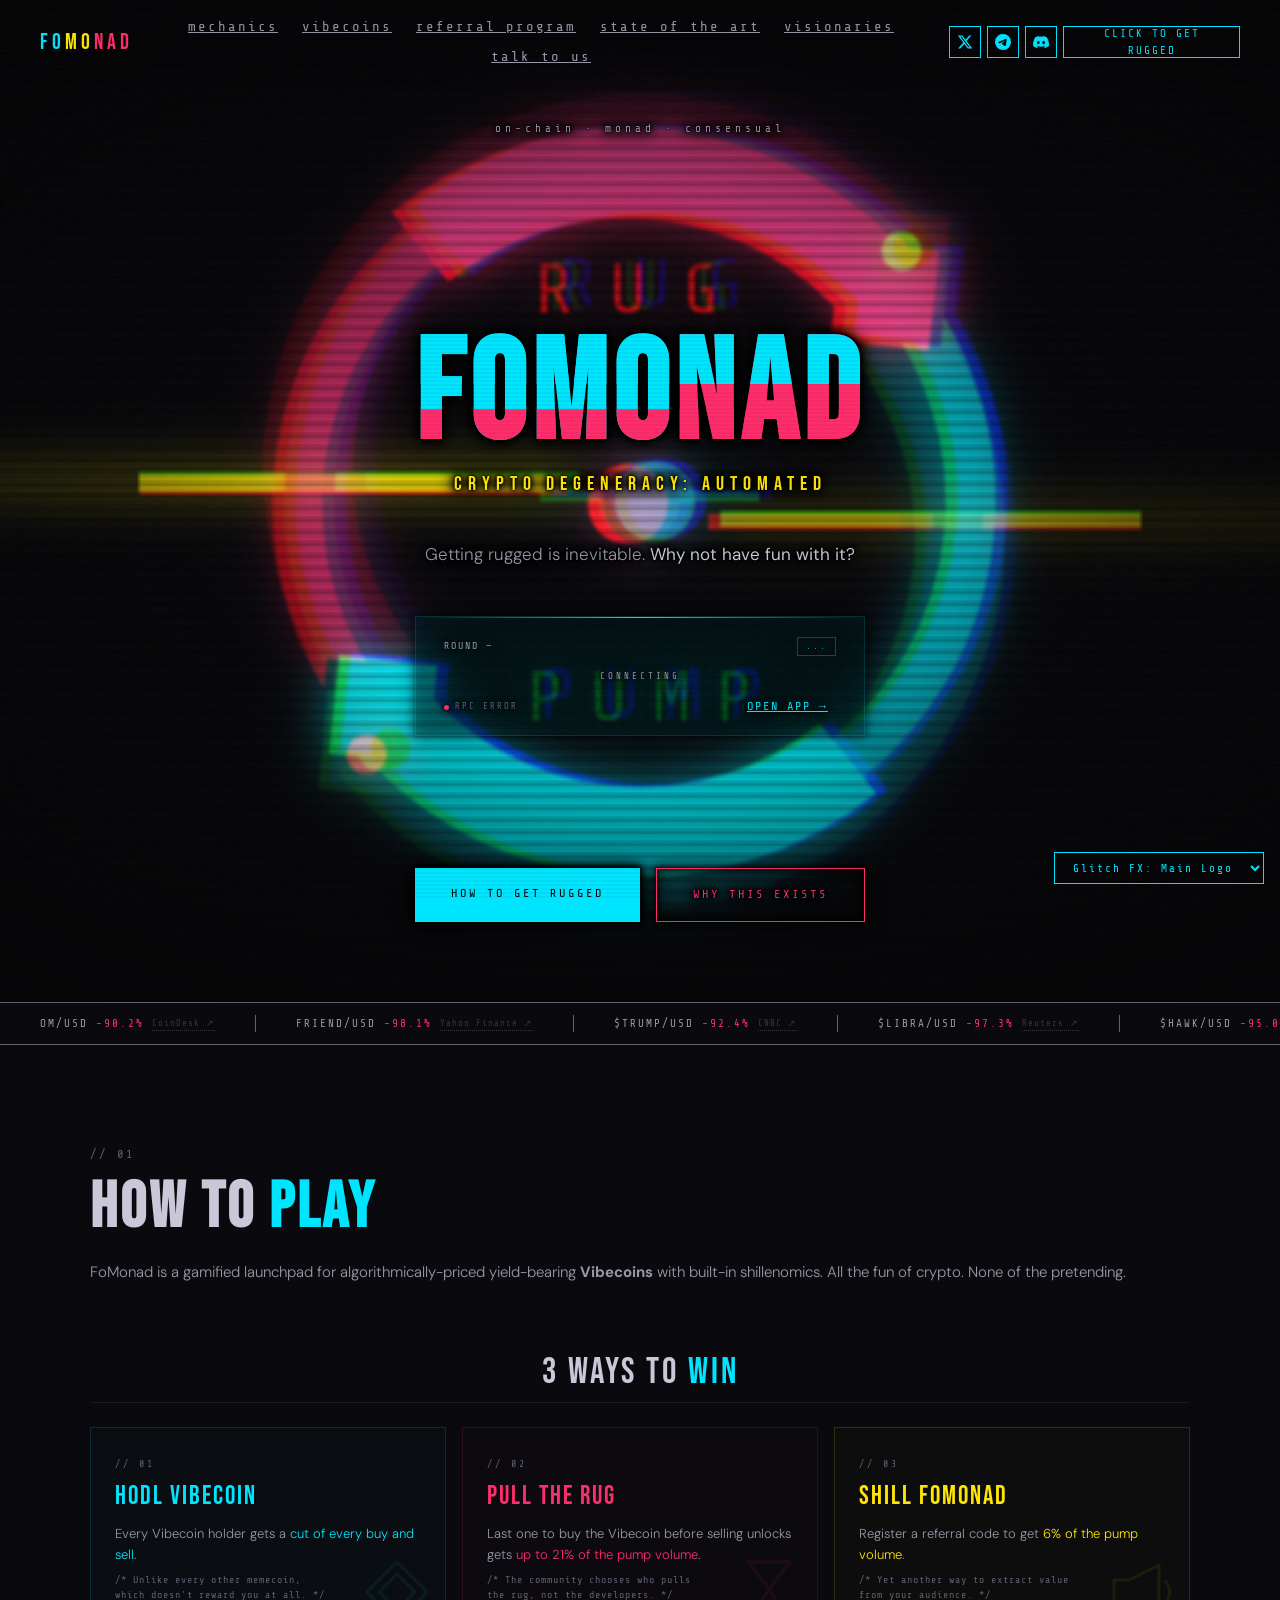
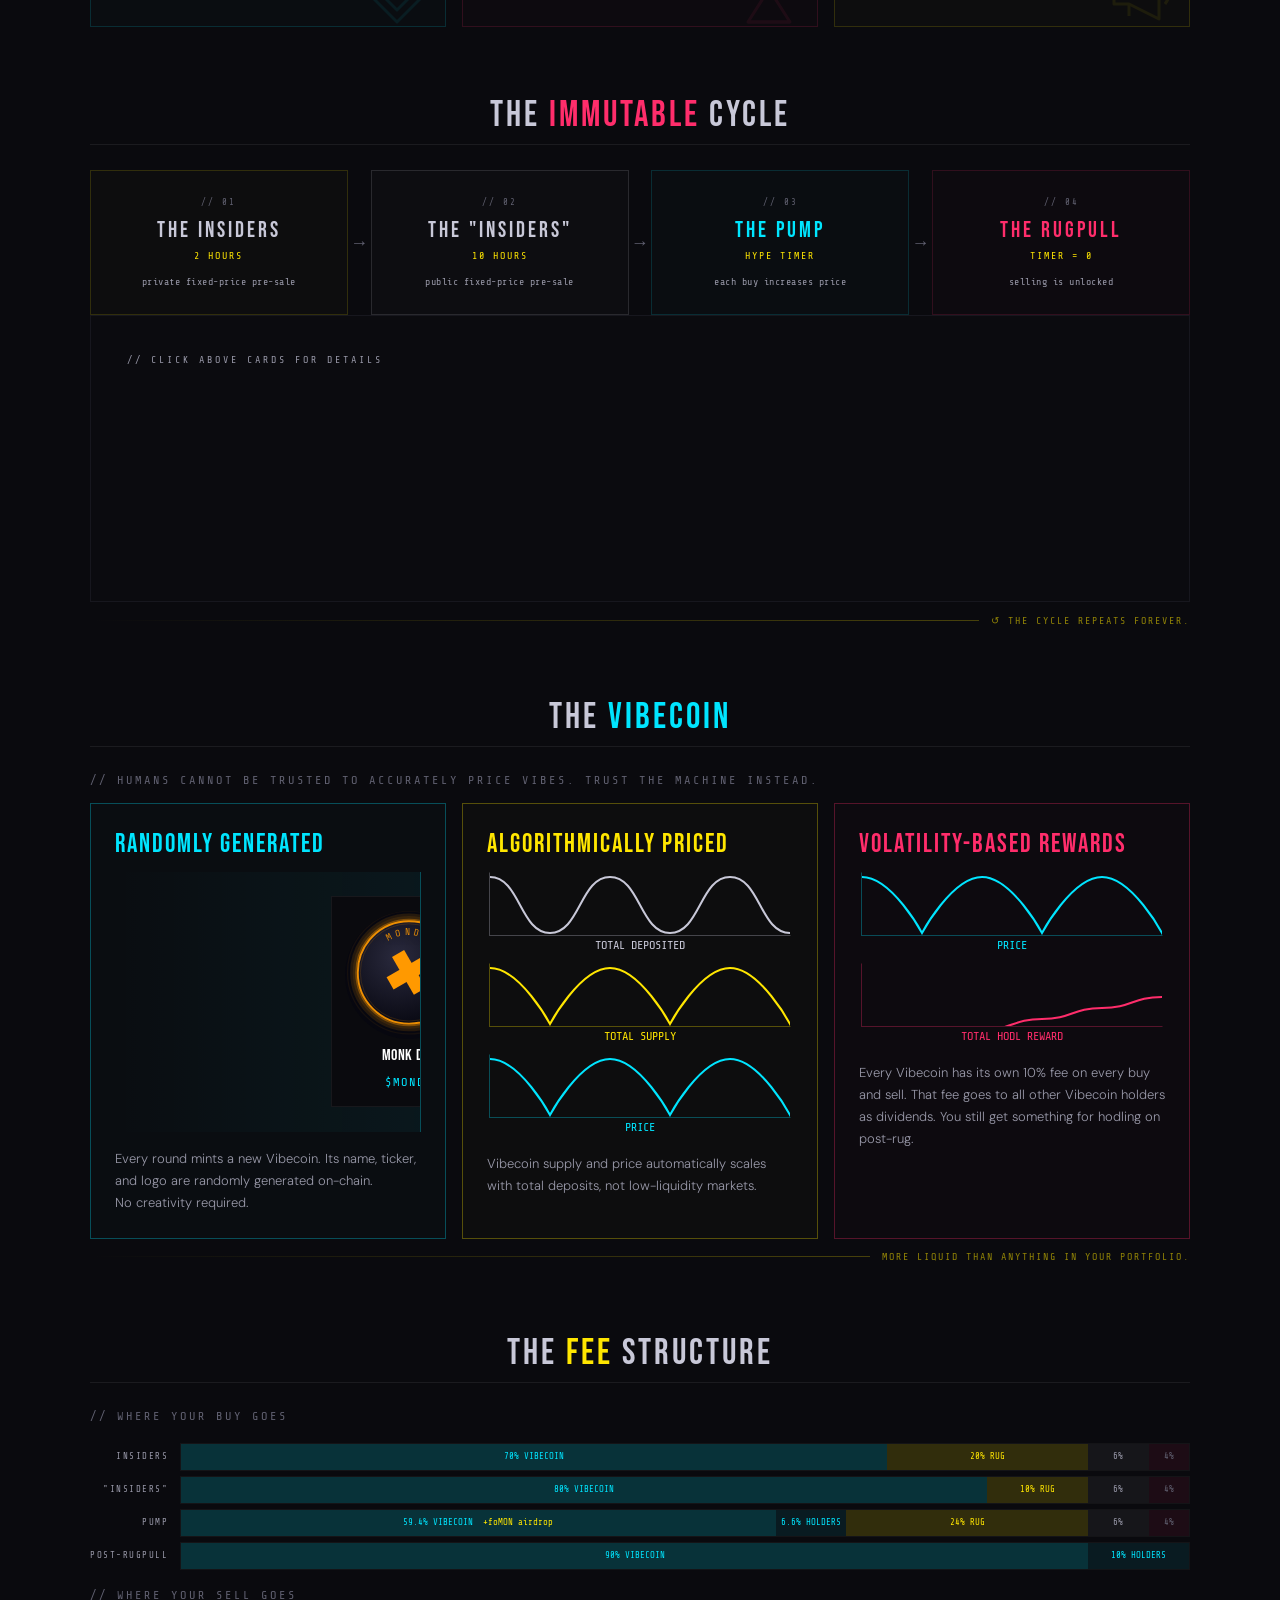
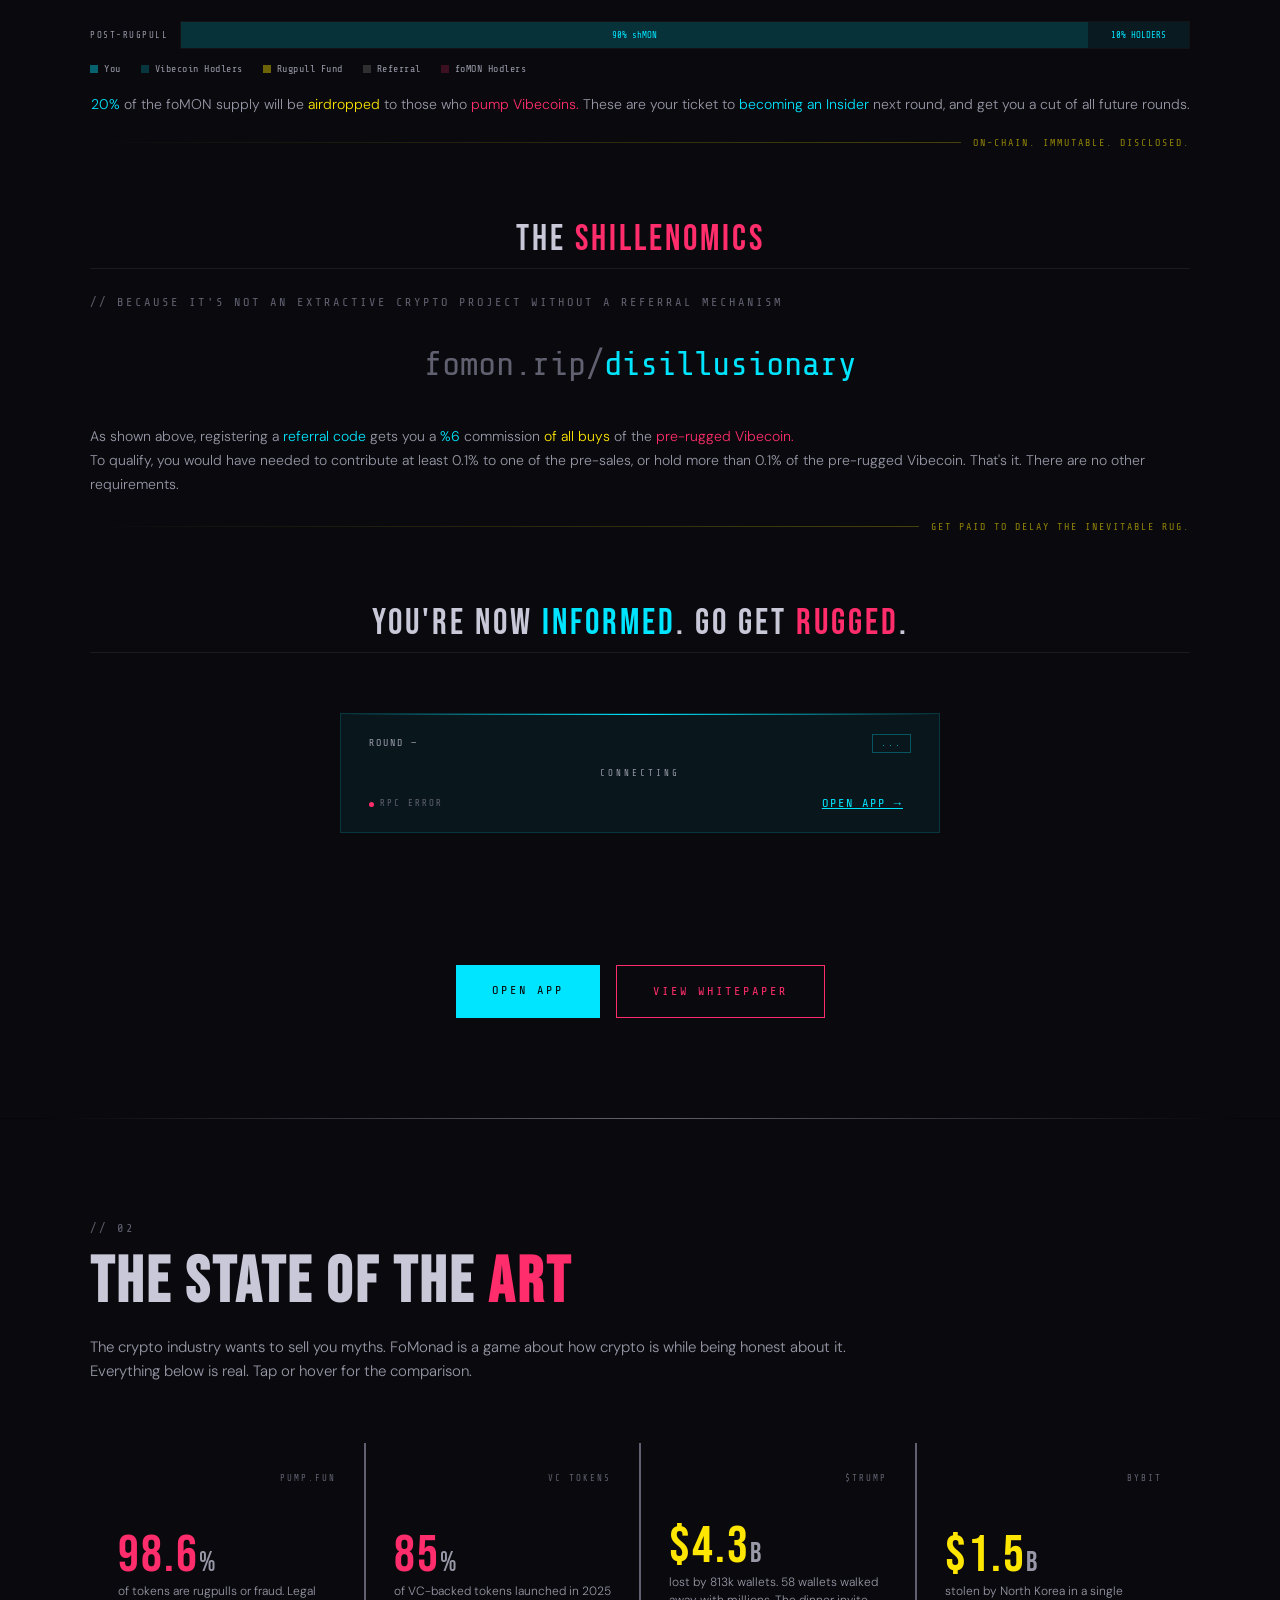
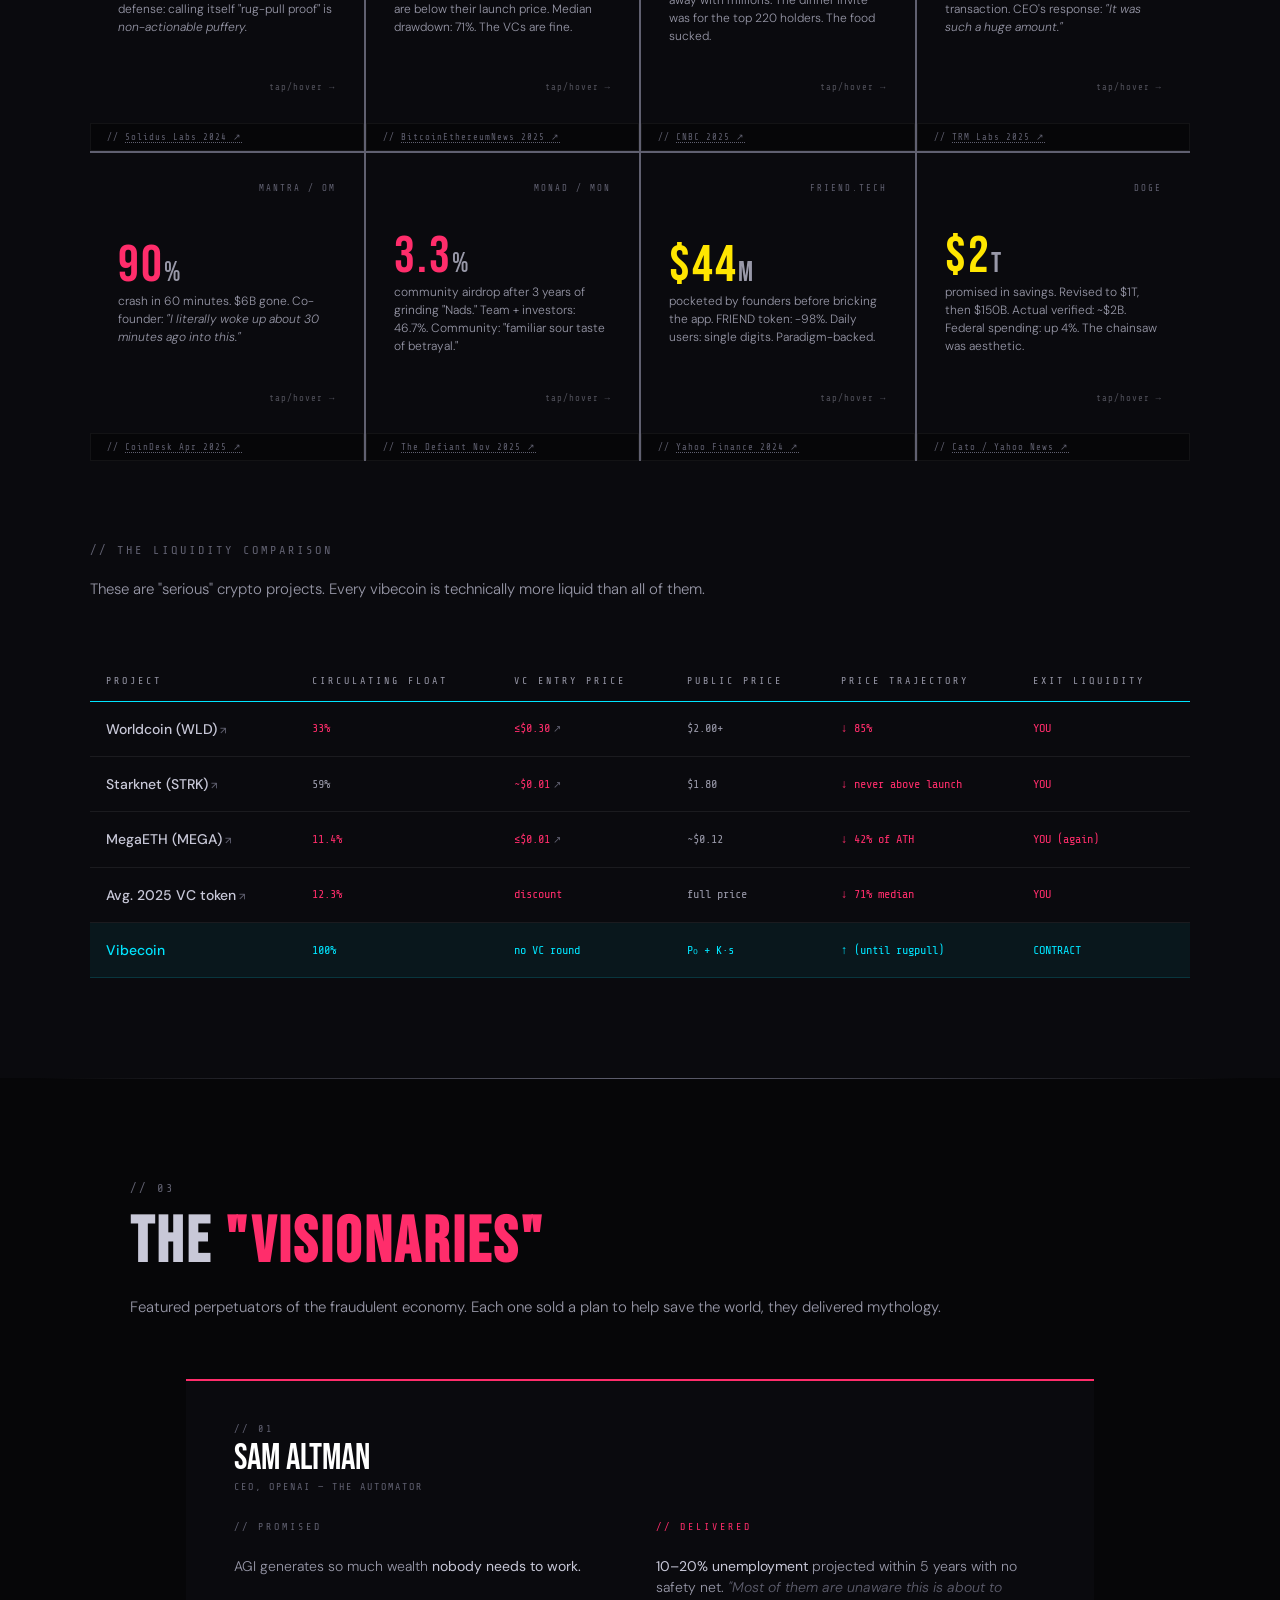
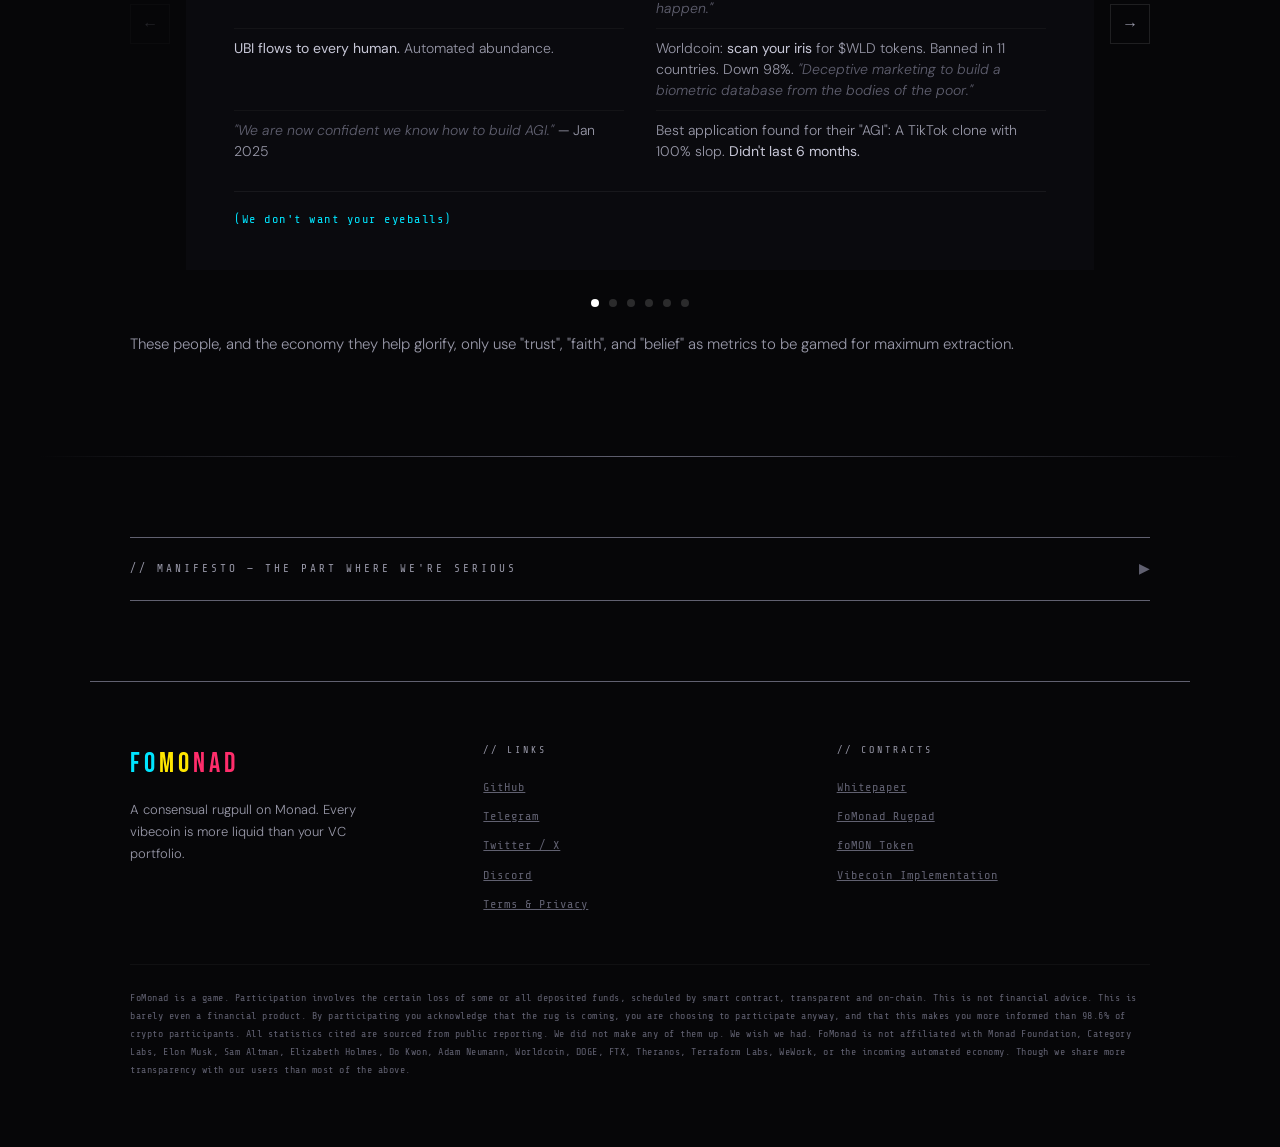
==== commit 7d53be62: "fix landing page typos" ====
--- a/index.html
+++ b/index.html
@@ -113,7 +113,7 @@
     <div class="hero-sub">CRYPTO DEGENERACY: AUTOMATED</div>
 
     <p class="hero-desc">
-      Getting rugged is inevitable. <strong>Why not have fun with it it?</strong>
+      Getting rugged is inevitable. <strong>Why not have fun with it?</strong>
     </p>
 
     <iframe src="./gamestate.html" class="gamestate-widget"
@@ -976,7 +976,7 @@
   </div>
 
   <p style="margin-top:20px; font-size:15px; color:var(--dim);">
-    The economy these people help glorify only see "trust", "faith", and "belief" as metrics to be gamed for maximum extraction.
+    These people, and the economy they help glorify, only use "trust", "faith", and "belief" as metrics to be gamed for maximum extraction.
   </p>
 </section>
 
@@ -1002,7 +1002,7 @@
         FoMonad is an attempt to take this to its logical conclusion in the DeFi space in the most transparent way possible. In a world where crypto-assets have no intrinsic backing, the need to <em>name a memecoin</em>, <em>upload an image</em>, or even have <em>any level of plausibility</em> toward a token's value are needless points of friction for insiders and protocol builders to get their payout. Additionally, any perceived deception leads to negative public sentiment when it is inevitably discovered. <em>Vibecoins</em> solve all these issues while eliminating opportunity for creative nuance. "In the future, entertainment will be randomly generated." This is the future. Realized.
       </p>
       <p>
-        FoMonad doesn't ask you to believe in a myth, it asks for your informed consent. The rug is disclosed. The timer is public. The winner is whoever holds on longest. This is not a metaphor for the economy. This it is the economy, with the PR department removed.
+        FoMonad doesn't ask you to believe in a myth, it asks for your informed consent. The rug is disclosed. The timer is public. The winner is whoever holds on longest. This is not a metaphor for the economy. This is the economy, with the PR department removed.
       </p>
       <p>
         I couldn't afford to pretend anymore, so I'm giving the market exactly what it wants.
